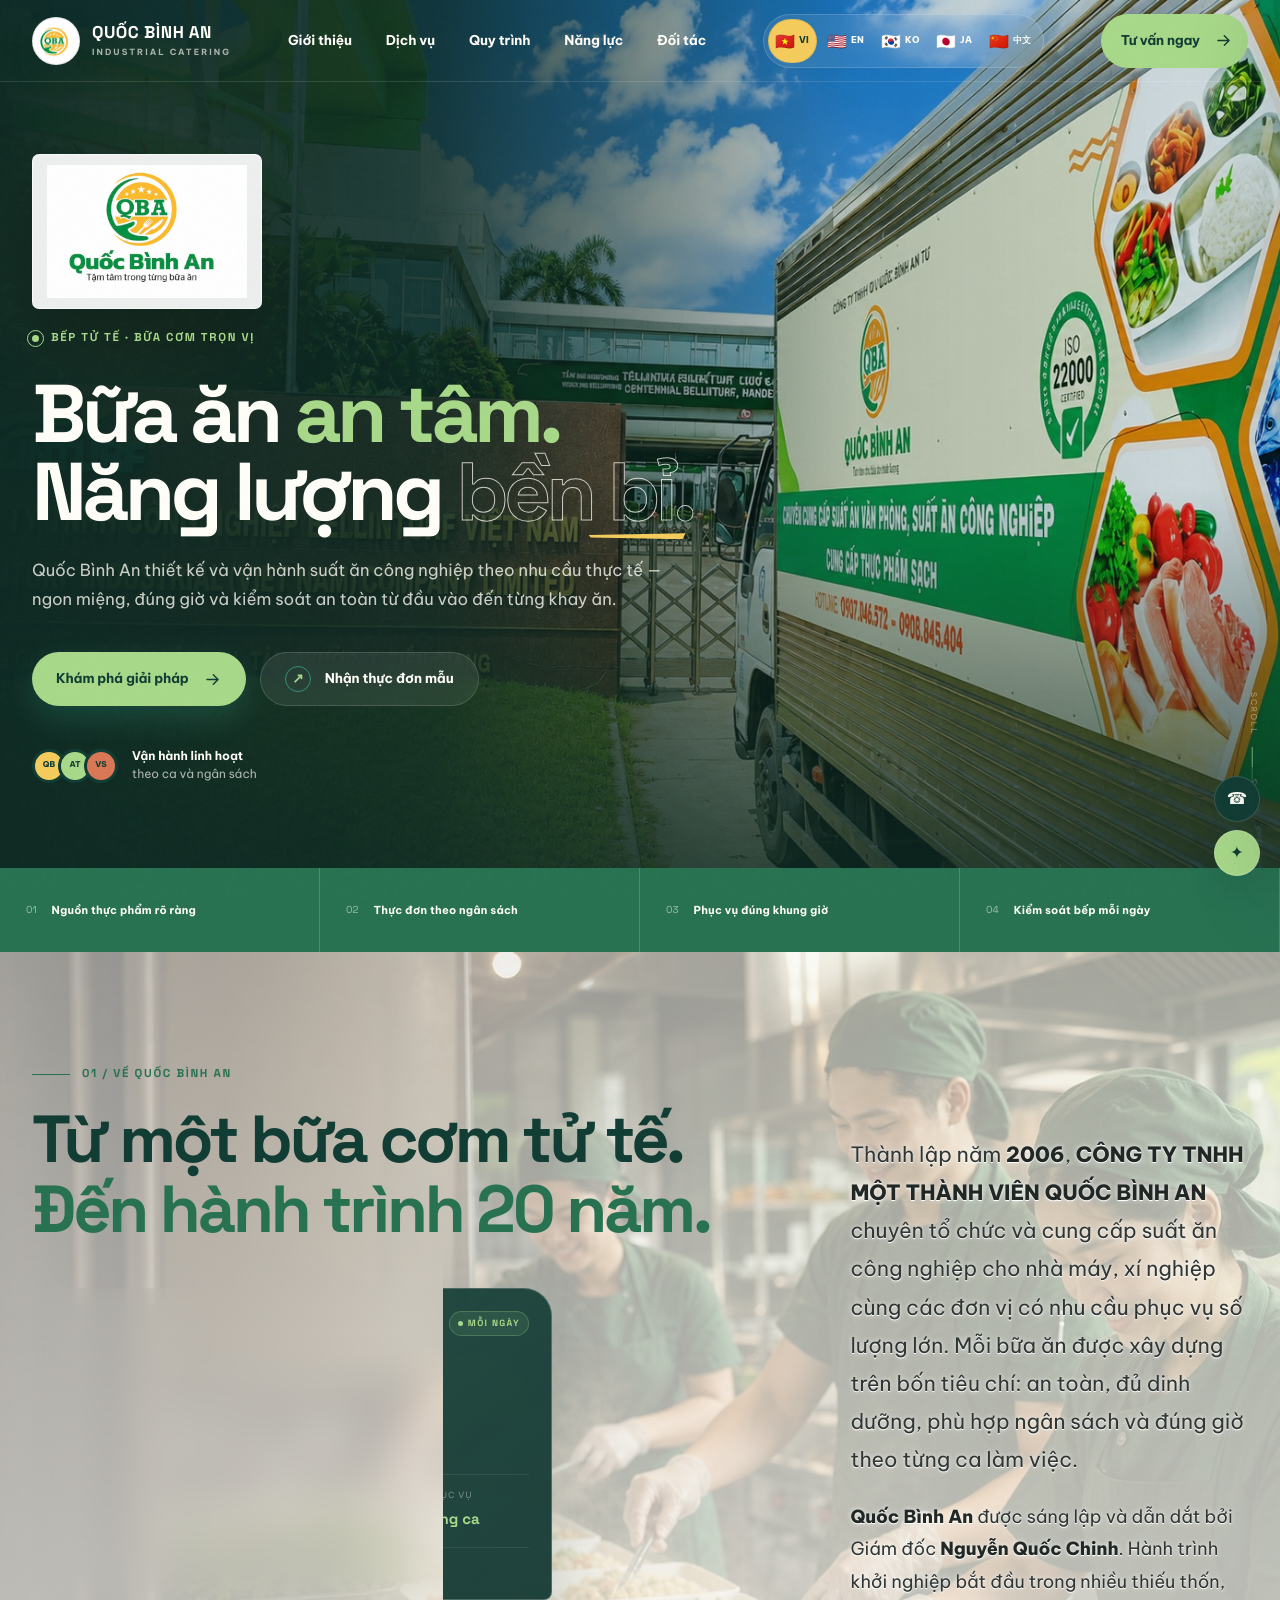
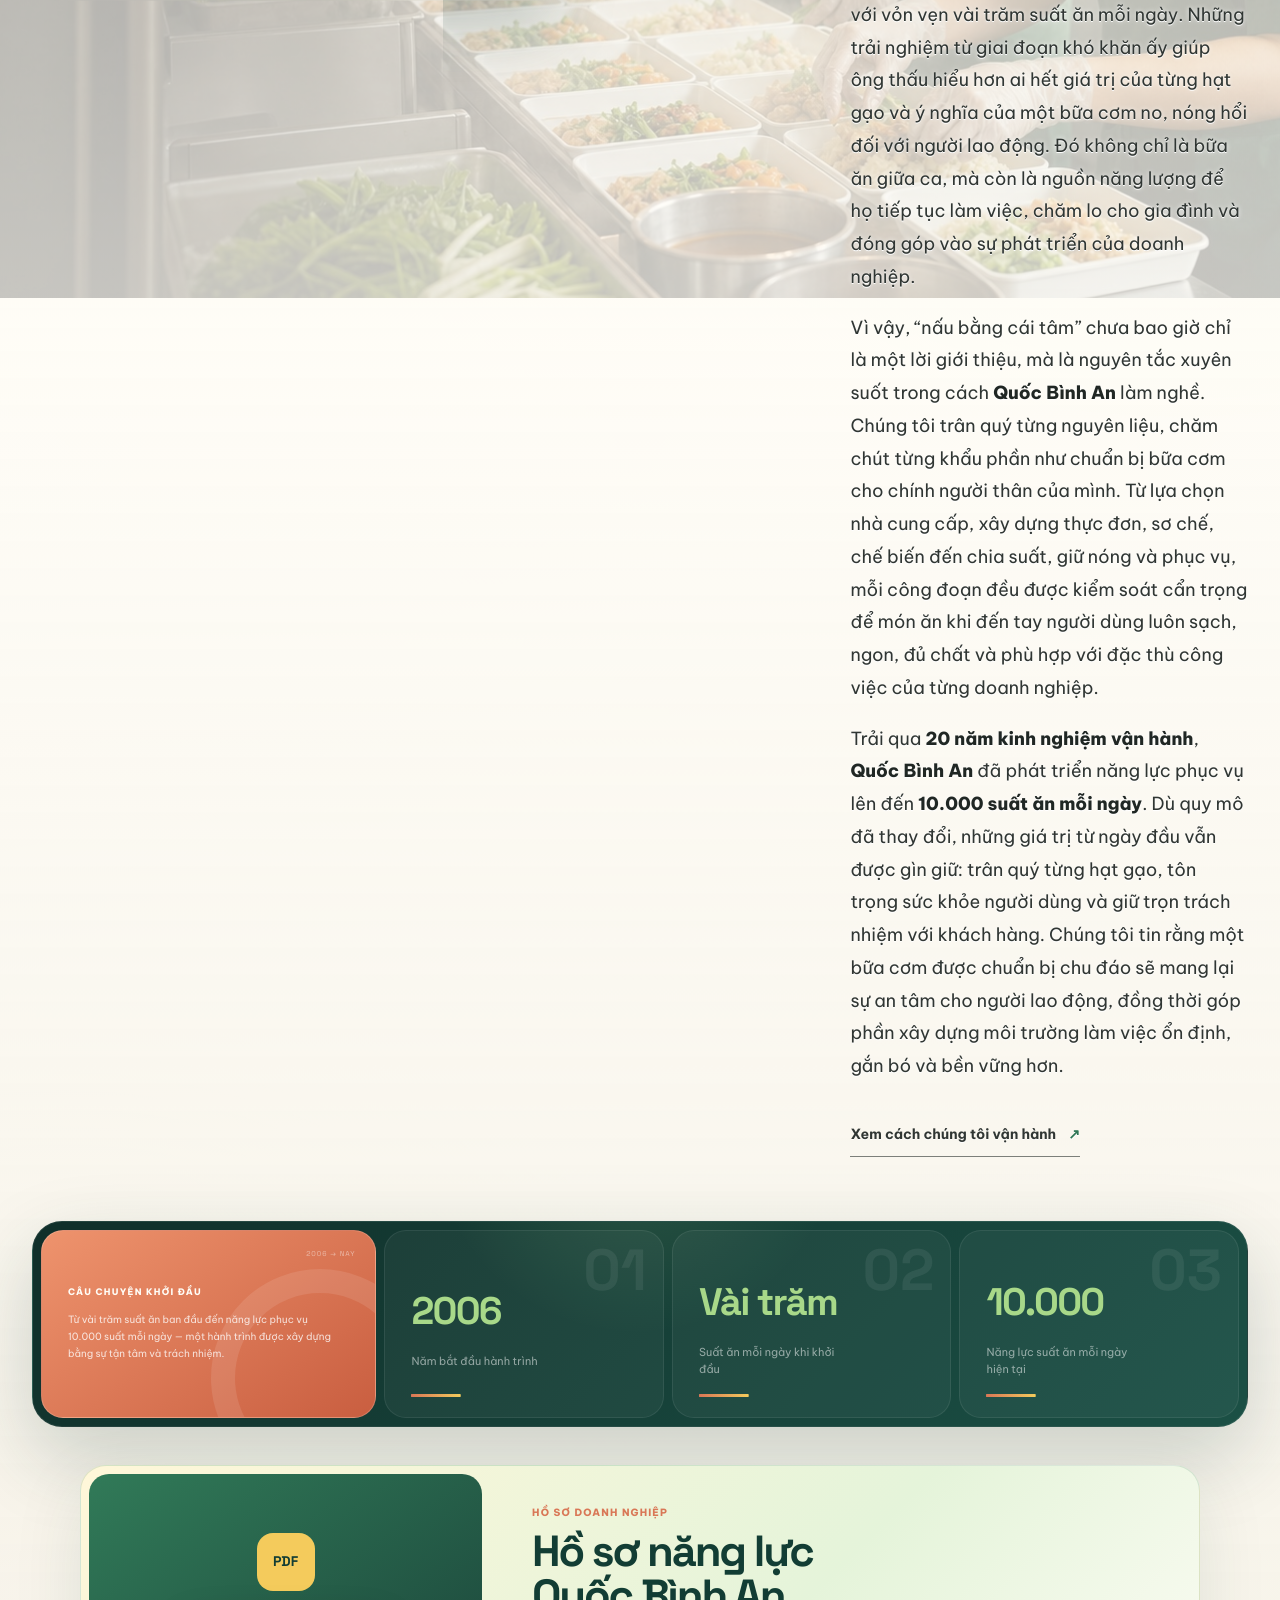
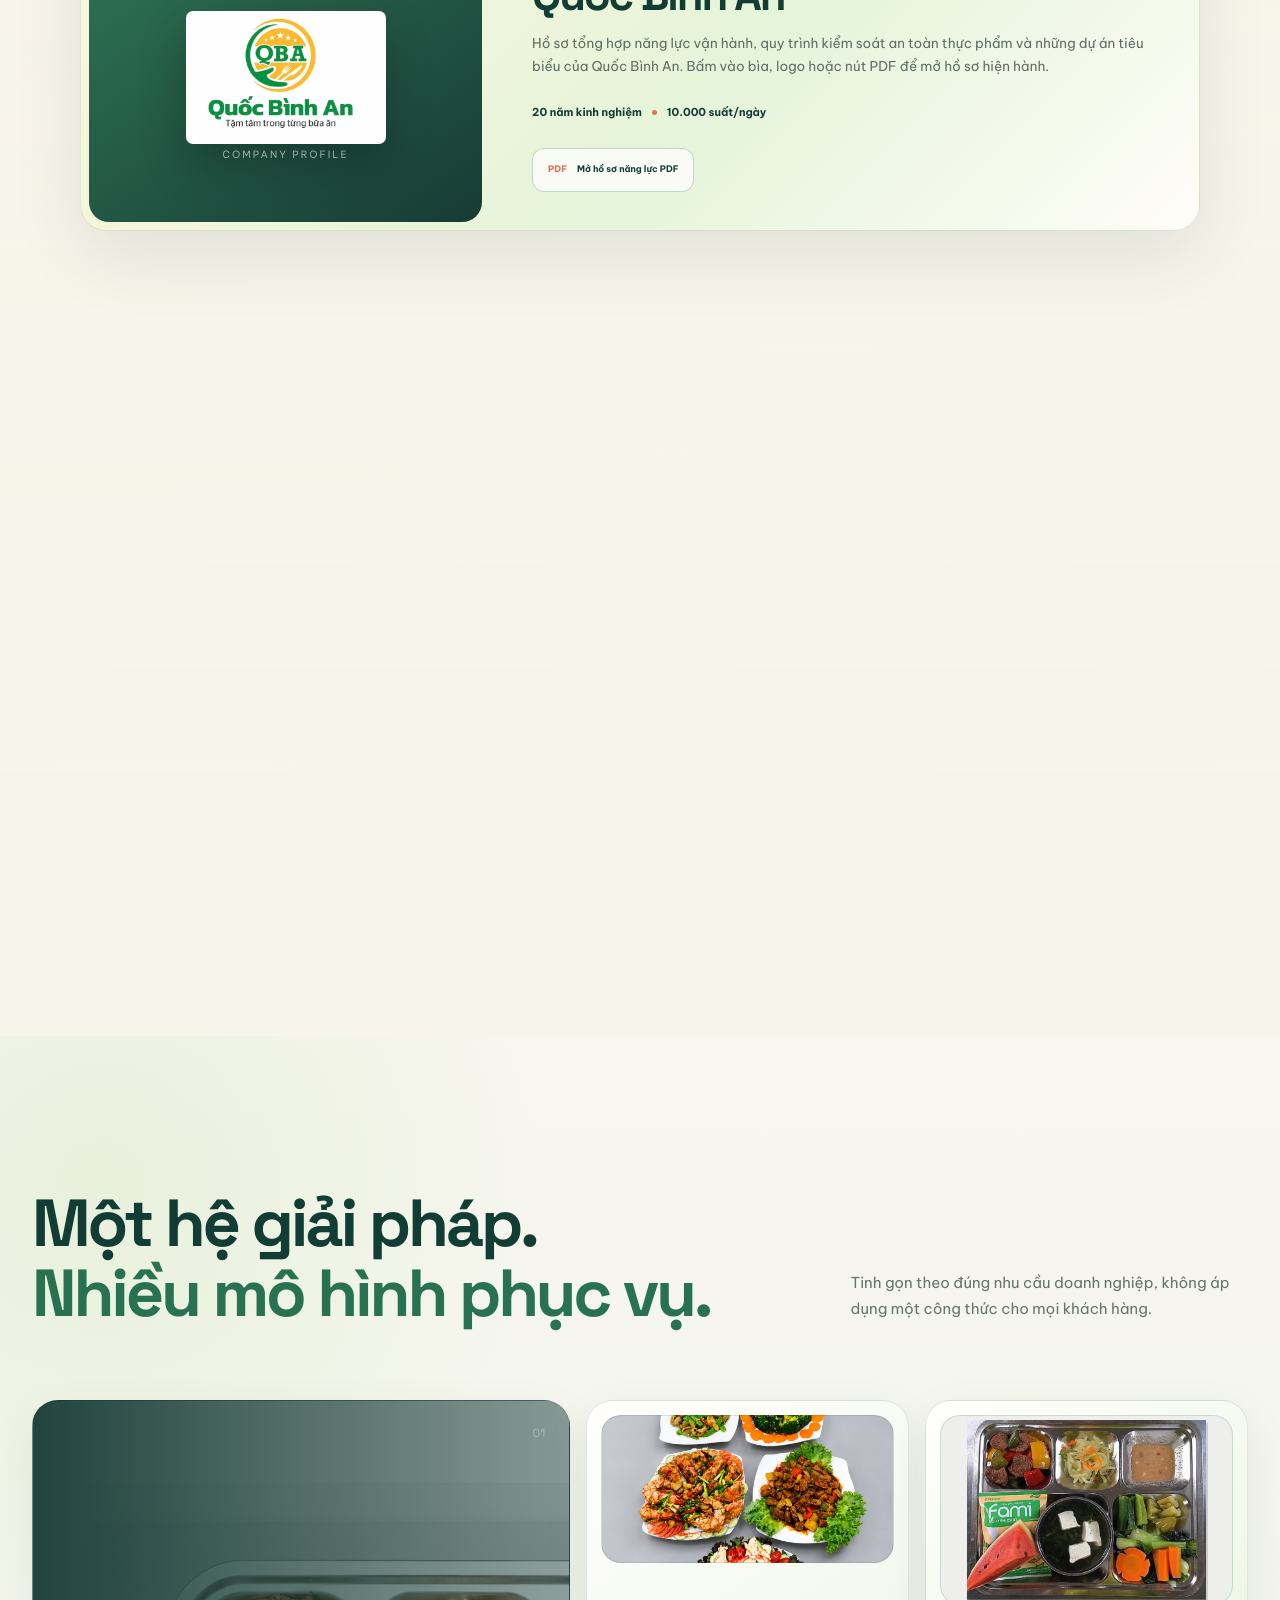
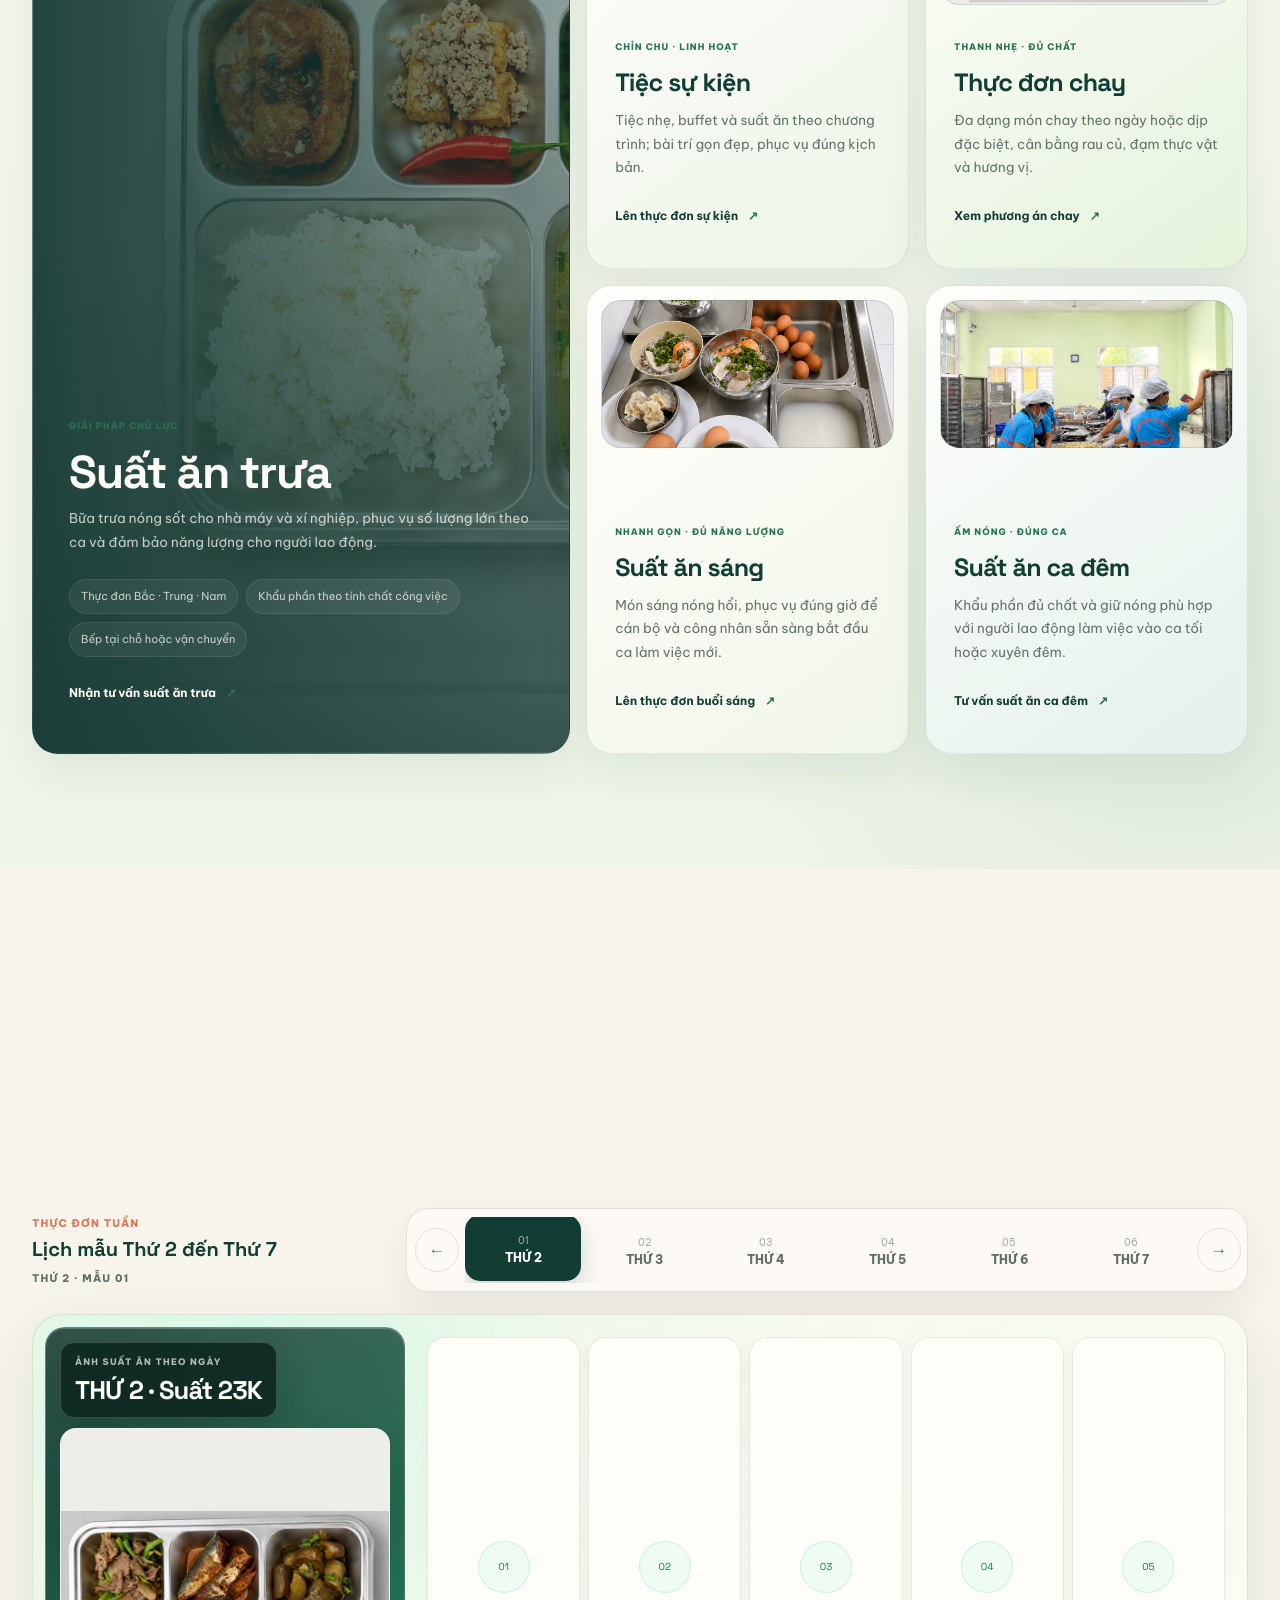
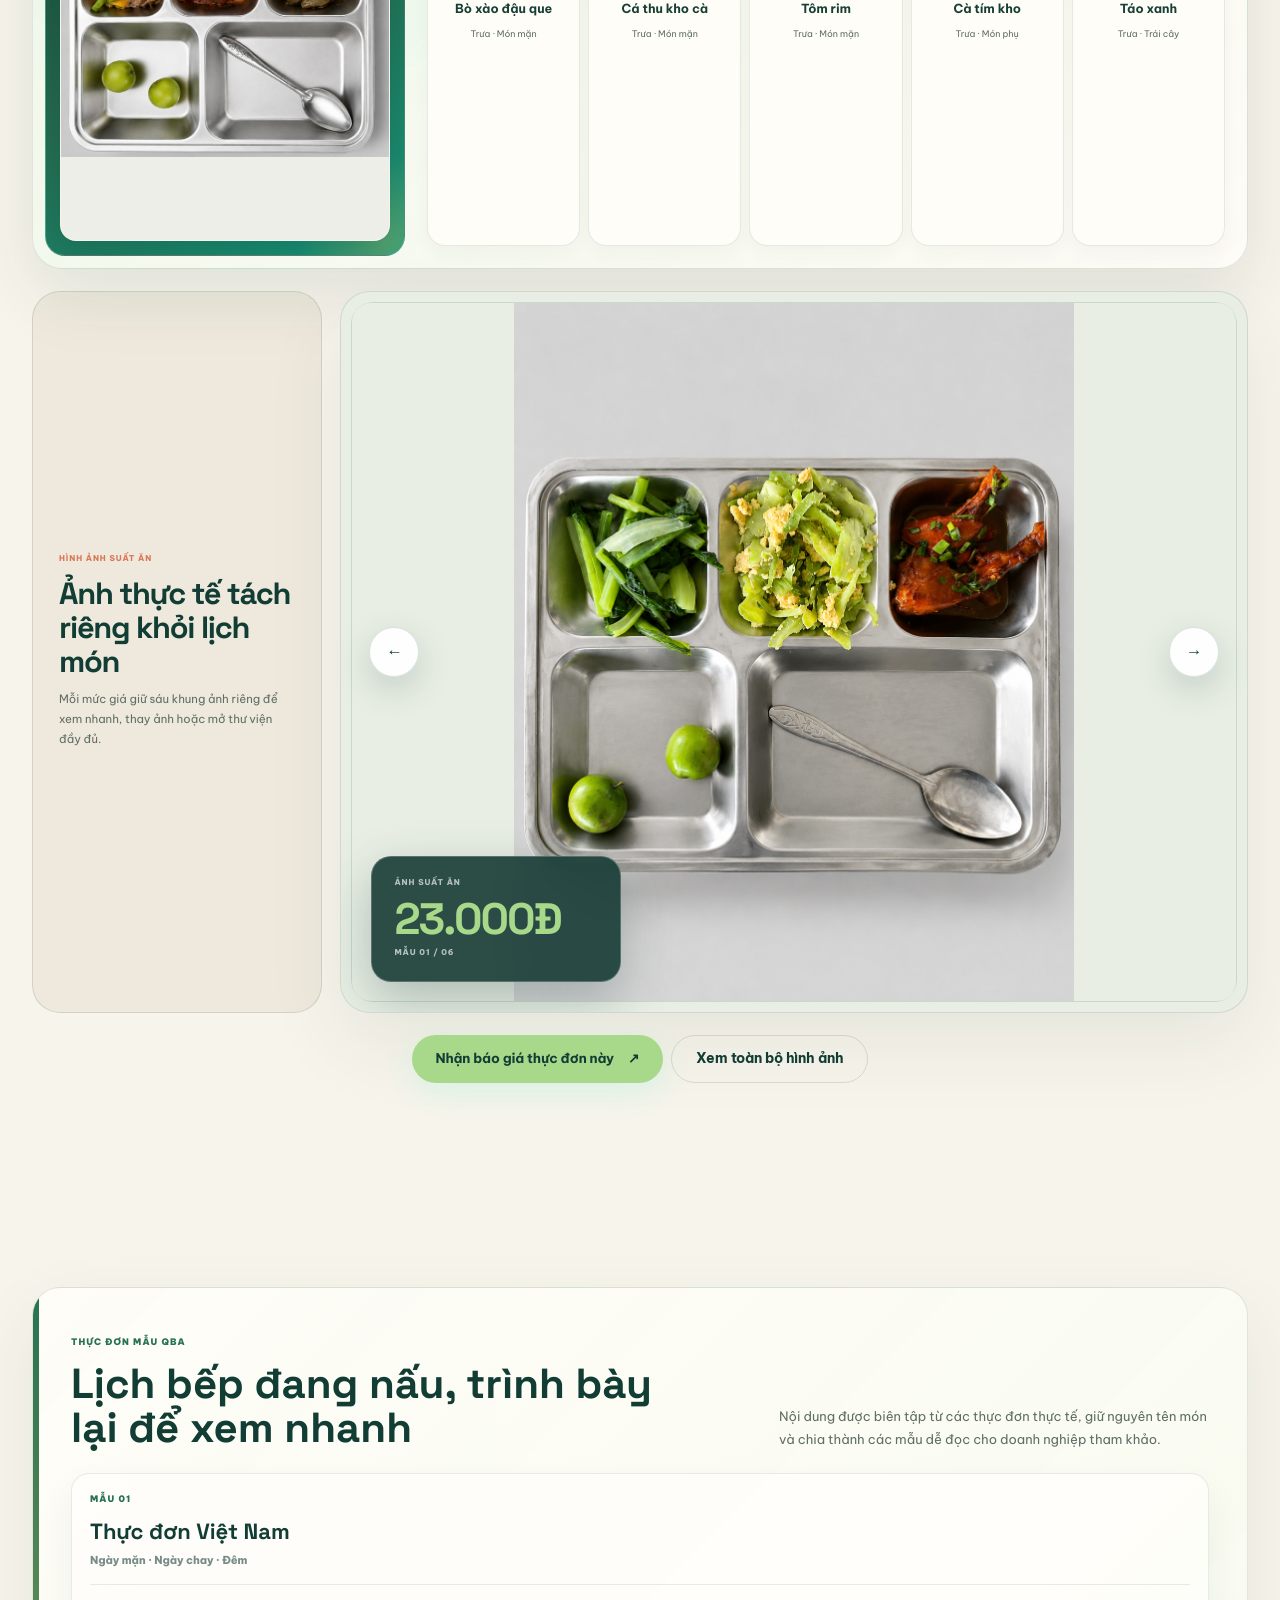
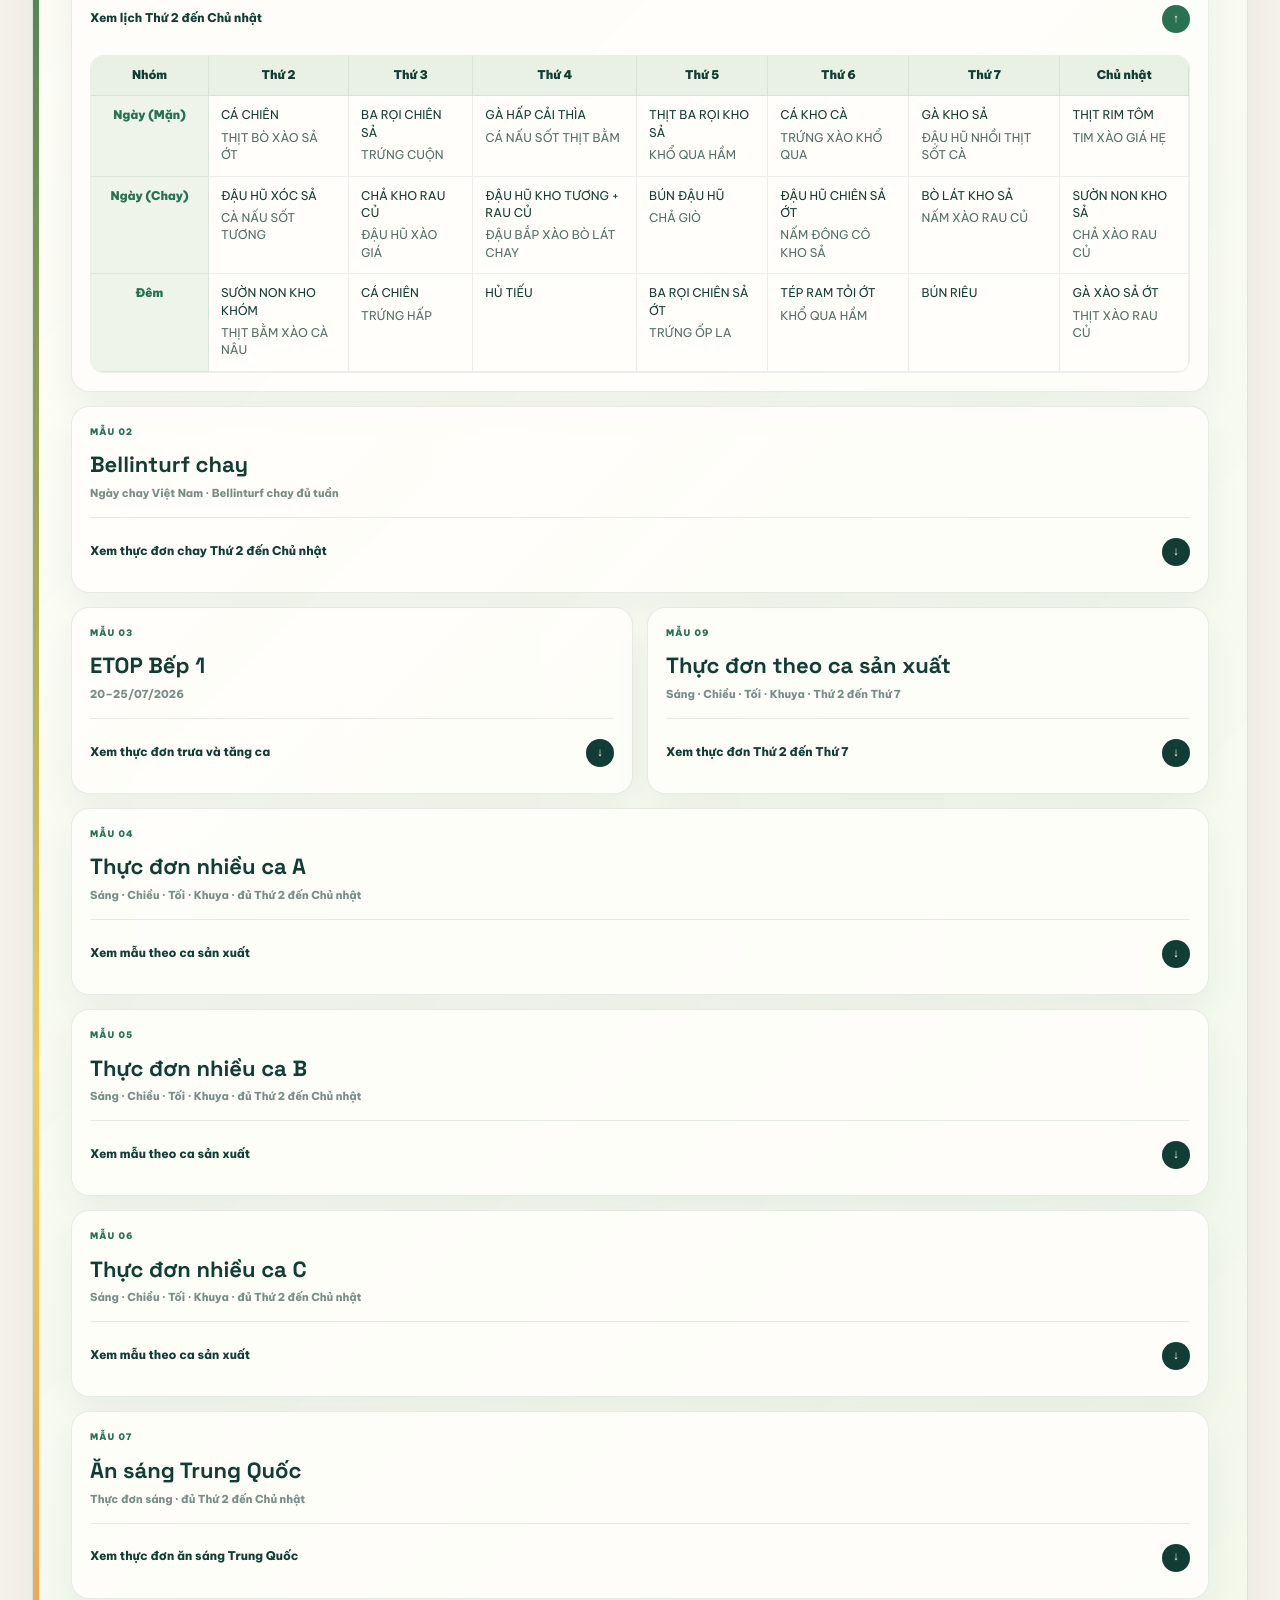
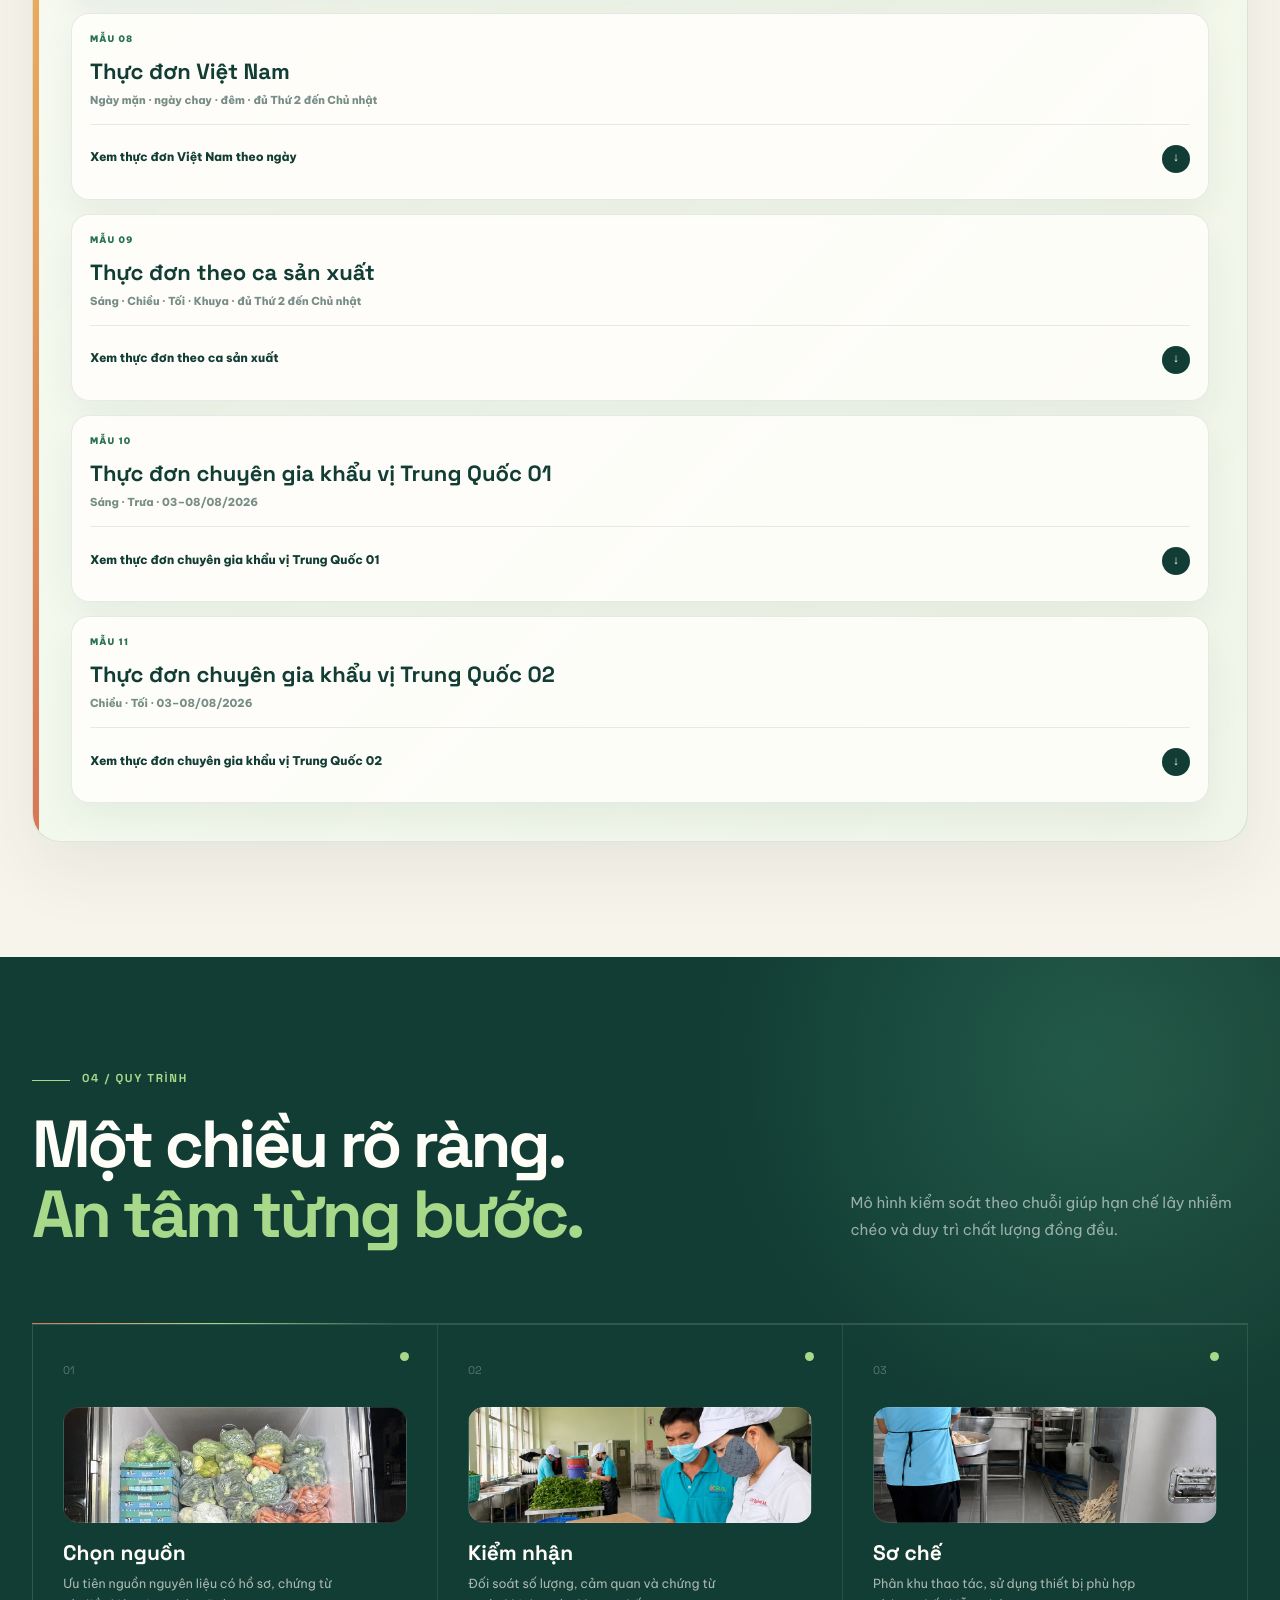
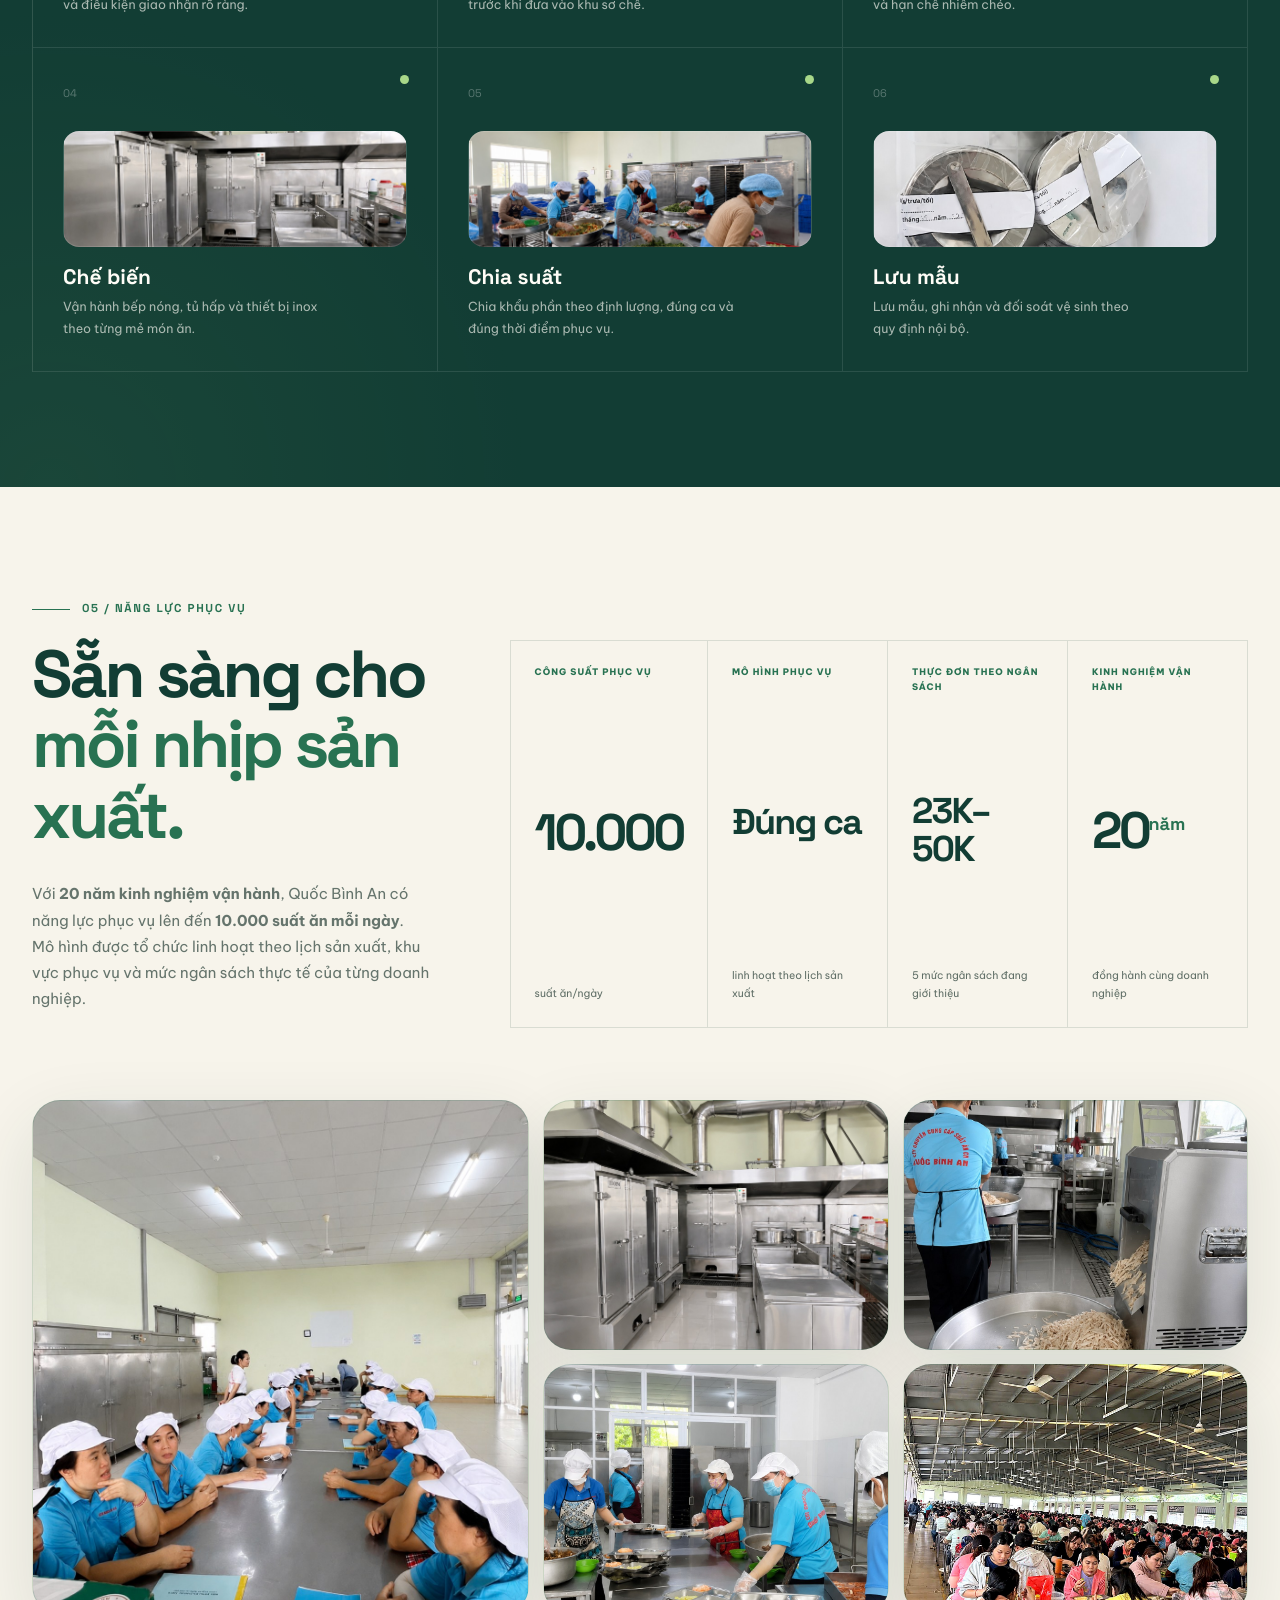
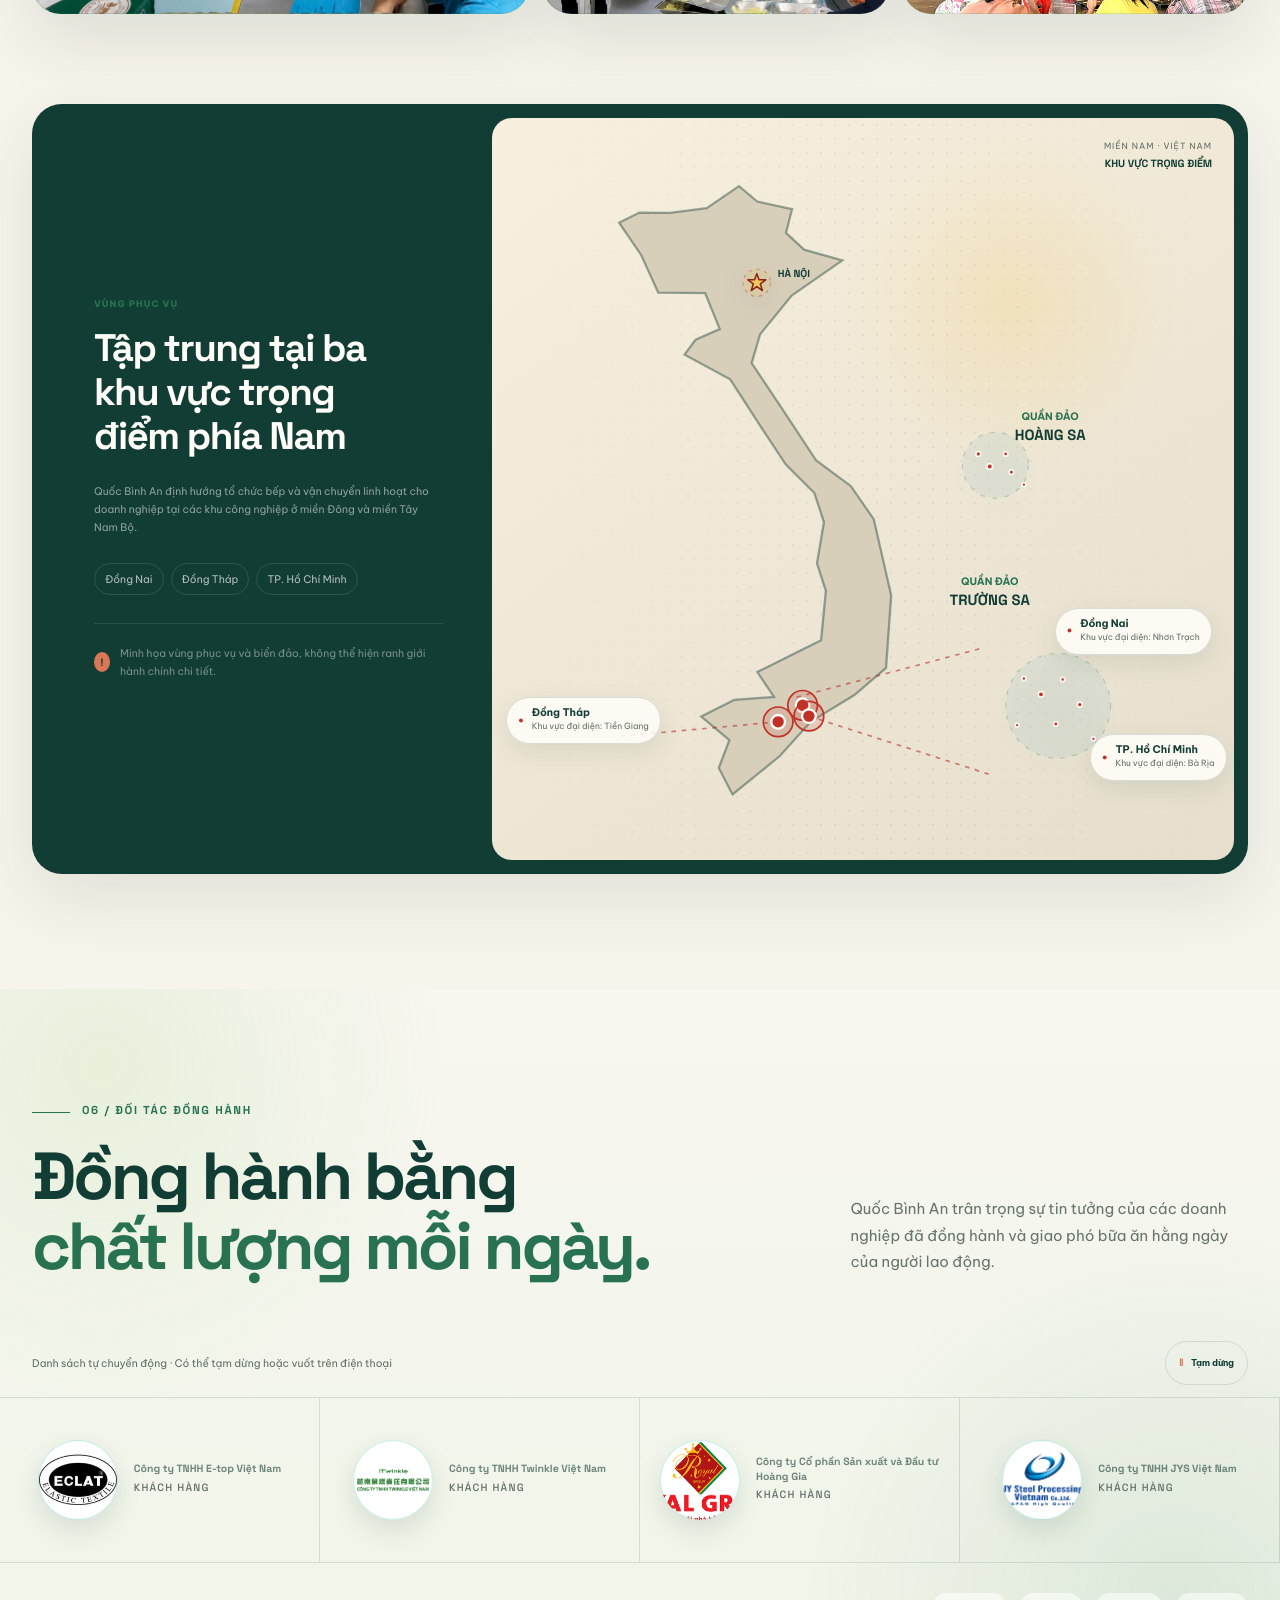
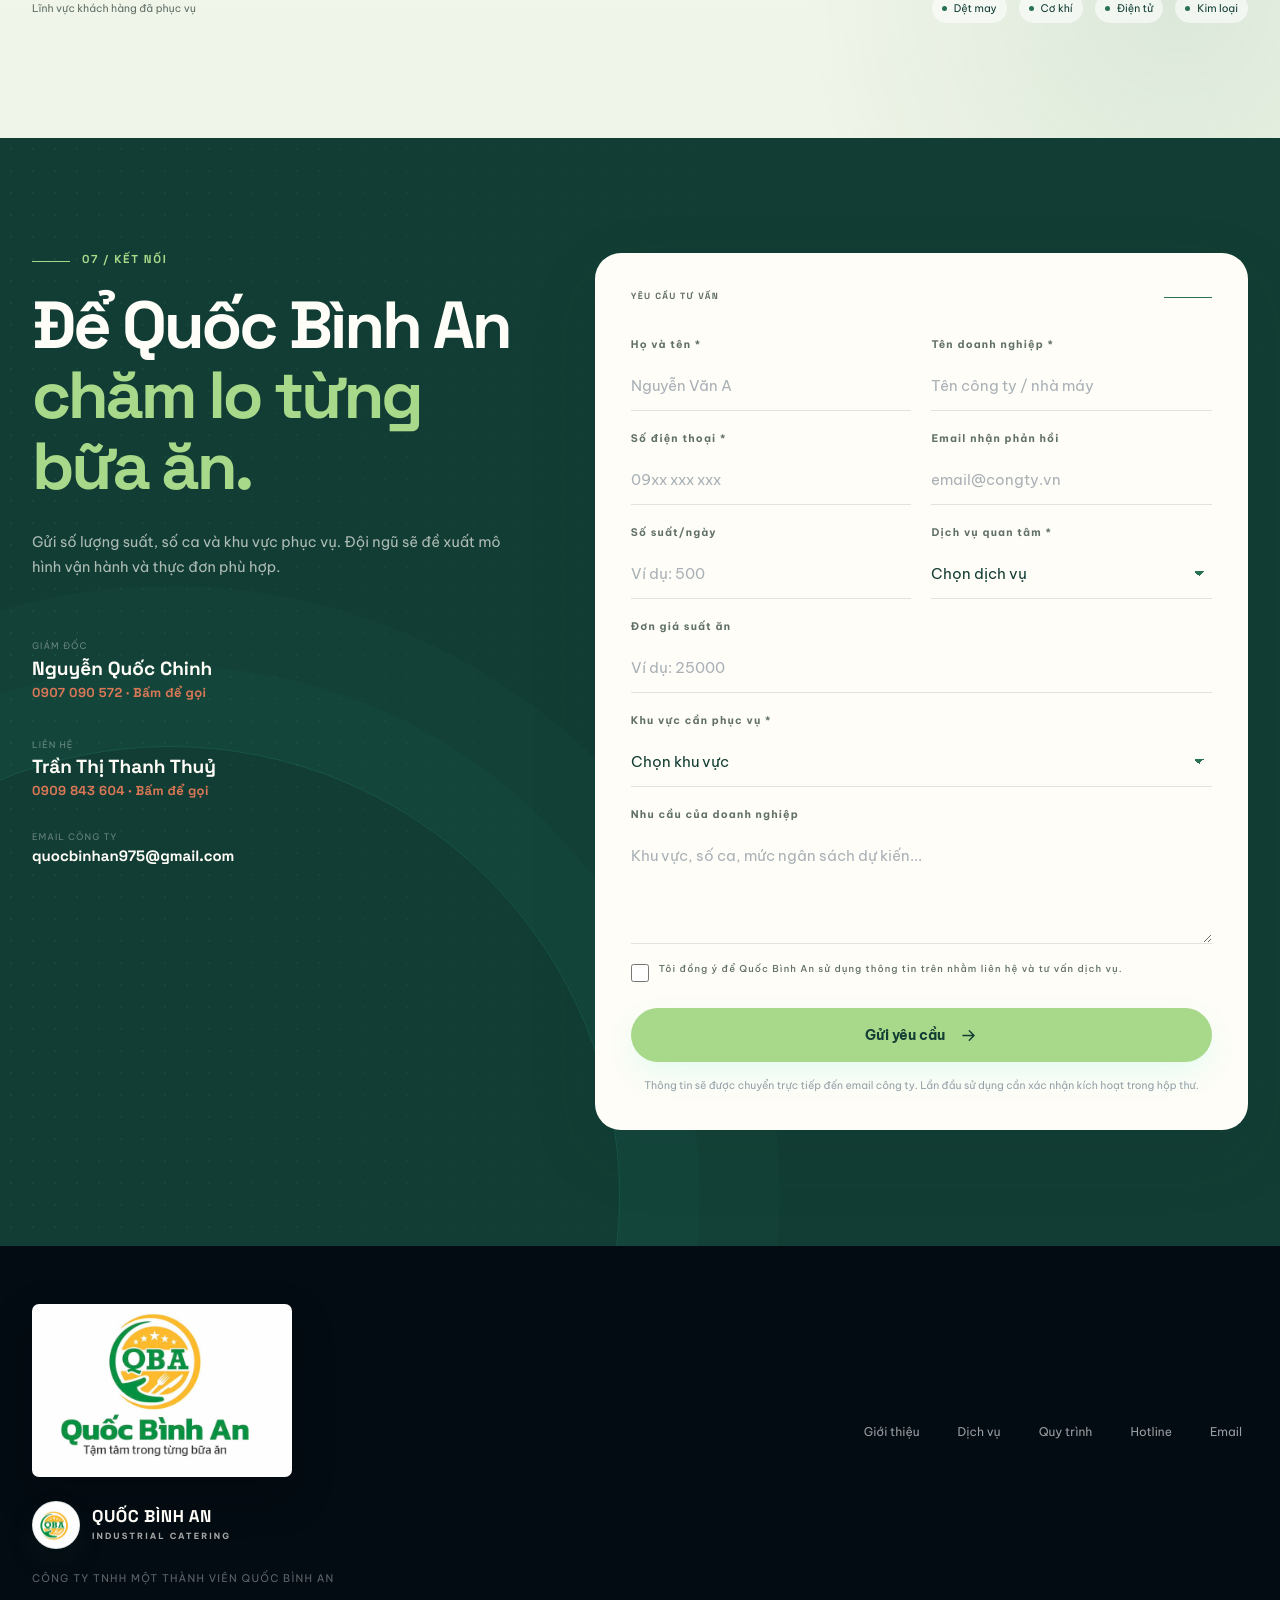
==== index.html @ 0b2d65a5 "fix: align production layout and restore About hero" ====
<!doctype html>
<html lang="vi">
  <head>
    <meta charset="UTF-8" />
    <meta name="viewport" content="width=device-width, initial-scale=1.0" />
    <meta
      name="description"
      content="Quốc Bình An cung cấp suất ăn công nghiệp, suất ăn theo ca, thực đơn chay và tiệc sự kiện với năng lực 10.000 suất mỗi ngày."
    />
    <meta name="robots" content="index, follow" />
    <meta name="author" content="CÔNG TY TNHH MỘT THÀNH VIÊN QUỐC BÌNH AN" />
    <meta name="format-detection" content="telephone=yes" />
    <meta name="theme-color" content="#173b35" />
    <meta name="color-scheme" content="light" />
    <meta property="og:locale" content="vi_VN" />
    <meta property="og:type" content="website" />
    <meta property="og:title" content="Quốc Bình An | Suất ăn công nghiệp" />
    <meta property="og:description" content="Bữa ăn an tâm, đúng giờ và đủ năng lượng cho nhà máy, xí nghiệp và doanh nghiệp." />
    <meta property="og:site_name" content="Quốc Bình An" />
    <meta property="og:image" content="assets/qba-logo-full.jpg" />
    <meta property="og:image:type" content="image/jpeg" />
    <meta property="og:image:width" content="1280" />
    <meta property="og:image:height" content="852" />
    <meta property="og:image:alt" content="Logo Quốc Bình An - Tận tâm trong từng bữa ăn" />
    <meta name="twitter:card" content="summary" />
    <meta name="twitter:title" content="Quốc Bình An | Suất ăn công nghiệp" />
    <meta name="twitter:description" content="Bữa ăn an tâm, đúng giờ và đủ năng lượng cho nhà máy, xí nghiệp và doanh nghiệp." />
    <meta name="twitter:image" content="assets/qba-logo-full.jpg" />
    <meta name="twitter:image:alt" content="Logo Quốc Bình An - Tận tâm trong từng bữa ăn" />
    <title>Suất ăn công nghiệp Quốc Bình An | 10.000 suất/ngày</title>
    <link rel="icon" href="assets/favicon.png" type="image/png" />
    <link rel="apple-touch-icon" href="assets/favicon.png" />
    <link rel="preload" href="assets/hero-kitchen-cooking-bright-7476.jpg" as="image" fetchpriority="high" />
    <link rel="preload" href="assets/hero-qba-truck-bellinturf-20260708.jpg" as="image" />
    <link rel="preconnect" href="https://fonts.googleapis.com" />
    <link rel="preconnect" href="https://fonts.gstatic.com" crossorigin />
    <link
      href="https://fonts.googleapis.com/css2?family=Be+Vietnam+Pro:wght@400;500;600;700;800&amp;family=Space+Grotesk:wght@500;600;700&amp;display=swap"
      rel="stylesheet"
    />
    <script>document.documentElement.classList.add("js");</script>
    <link rel="stylesheet" href="styles.css?v=20260812-production-parity-v3" />
    <script type="application/ld+json">
      {
        "@context": "https://schema.org",
        "@type": "Organization",
        "name": "CÔNG TY TNHH MỘT THÀNH VIÊN QUỐC BÌNH AN",
        "logo": "assets/qba-logo-full.jpg",
        "image": "assets/qba-truck-bellinturf-logo.jpg",
        "email": "mailto:quocbinhan975@gmail.com",
        "telephone": "+84907090572",
        "foundingDate": "2006",
        "description": "Đơn vị cung cấp suất ăn công nghiệp và giải pháp bếp ăn cho doanh nghiệp.",
        "areaServed": ["Đồng Nai", "Đồng Tháp", "TP. Hồ Chí Minh"],
        "contactPoint": [
          {
            "@type": "ContactPoint",
            "telephone": "+84907090572",
            "contactType": "sales",
            "availableLanguage": "Vietnamese"
          },
          {
            "@type": "ContactPoint",
            "telephone": "+84909843604",
            "contactType": "customer service",
            "availableLanguage": "Vietnamese"
          }
        ]
      }
    </script>
  </head>
  <body id="top">
    <a class="skip-link" href="#main-content">Đi thẳng đến nội dung chính</a>
    <div class="noise" aria-hidden="true"></div>
    <div class="cursor-glow" aria-hidden="true"></div>

    <header class="site-header">
      <a class="brand" href="#top" aria-label="Quốc Bình An - Trang chủ">
        <span class="brand-mark">
          <img src="assets/qba-logo-mark.png" alt="" width="640" height="640" decoding="async" aria-hidden="true" />
        </span>
        <span class="brand-copy">
          <strong>QUỐC BÌNH AN</strong>
          <small>INDUSTRIAL CATERING</small>
        </span>
      </a>

      <nav class="desktop-nav" aria-label="Điều hướng chính">
        <a href="#about">Giới thiệu</a>
        <a href="#services">Dịch vụ</a>
        <a href="#process">Quy trình</a>
        <a href="#capacity">Năng lực</a>
        <a href="#partners">Đối tác</a>
      </nav>

      <div class="language-switcher desktop-language-switcher" role="group" aria-label="Chọn ngôn ngữ">
        <button class="active" type="button" data-language="vi" aria-pressed="true" title="Tiếng Việt"><span aria-hidden="true">🇻🇳</span><small>VI</small></button>
        <button type="button" data-language="en" aria-pressed="false" title="English"><span aria-hidden="true">🇺🇸</span><small>EN</small></button>
        <button type="button" data-language="ko" aria-pressed="false" title="한국어"><span aria-hidden="true">🇰🇷</span><small>KO</small></button>
        <button type="button" data-language="ja" aria-pressed="false" title="日本語"><span aria-hidden="true">🇯🇵</span><small>JA</small></button>
        <button type="button" data-language="zh" aria-pressed="false" title="中文"><span aria-hidden="true">🇨🇳</span><small>中文</small></button>
      </div>

      <a class="header-cta" href="#contact">
        <span>Tư vấn ngay</span>
        <svg viewBox="0 0 24 24" aria-hidden="true">
          <path d="M5 12h14M13 6l6 6-6 6" />
        </svg>
      </a>

      <button class="menu-toggle" type="button" aria-label="Mở menu" aria-expanded="false" aria-controls="mobile-menu">
        <span></span><span></span>
      </button>
    </header>

    <nav class="mobile-menu" id="mobile-menu" aria-label="Điều hướng trên điện thoại" aria-hidden="true">
      <a href="#about">Giới thiệu</a>
      <a href="#services">Dịch vụ</a>
      <a href="#process">Quy trình</a>
      <a href="#capacity">Năng lực</a>
      <a href="#partners">Đối tác</a>
      <a href="#contact">Liên hệ</a>
      <div class="language-switcher mobile-language-switcher" role="group" aria-label="Chọn ngôn ngữ">
        <button class="active" type="button" data-language="vi" aria-pressed="true" title="Tiếng Việt"><span aria-hidden="true">🇻🇳</span><small>VI</small></button>
        <button type="button" data-language="en" aria-pressed="false" title="English"><span aria-hidden="true">🇺🇸</span><small>EN</small></button>
        <button type="button" data-language="ko" aria-pressed="false" title="한국어"><span aria-hidden="true">🇰🇷</span><small>KO</small></button>
        <button type="button" data-language="ja" aria-pressed="false" title="日本語"><span aria-hidden="true">🇯🇵</span><small>JA</small></button>
        <button type="button" data-language="zh" aria-pressed="false" title="中文"><span aria-hidden="true">🇨🇳</span><small>中文</small></button>
      </div>
    </nav>

    <main id="main-content">
      <section class="hero section-dark" aria-labelledby="hero-title" data-image-slot="hero-bg" data-image-label="Ảnh nền Hero" data-image-mode="background">
        <div class="hero-backdrop" aria-hidden="true">
          <div class="hero-sequence">
            <div class="hero-frame hero-frame-kitchen">
              <div class="hero-kitchen-fill"></div>
              <img
                class="hero-scene-img hero-kitchen-img"
                src="assets/hero-kitchen-cooking-bright-7476.jpg"
                alt=""
                width="960"
                height="1280"
                decoding="async"
                fetchpriority="high"
              />
              <span class="hero-smoke hero-smoke-1"></span>
              <span class="hero-smoke hero-smoke-2"></span>
              <span class="hero-smoke hero-smoke-3"></span>
            </div>
            <div class="hero-frame hero-frame-truck">
              <img
                class="hero-scene-img hero-truck-img"
                src="assets/hero-qba-truck-bellinturf-20260708.jpg"
                alt=""
                width="1672"
                height="941"
                decoding="async"
              />
            </div>
          </div>
        </div>
        <div class="hero-grid" aria-hidden="true"></div>

        <div class="hero-content">
          <div class="hero-brand-card reveal">
            <img src="assets/qba-logo-full.jpg" alt="Logo Quốc Bình An - Tận tâm trong từng bữa ăn" width="1280" height="852" decoding="async" />
          </div>
          <div class="eyebrow reveal">
            <span class="pulse-dot"></span>
            Bếp tử tế · Bữa cơm trọn vị
          </div>
          <h1 id="hero-title" class="reveal reveal-delay-1">
            Bữa ăn <span>an tâm.</span><br />
            Năng lượng <em>bền bỉ.</em>
          </h1>
          <p class="hero-lead reveal reveal-delay-2">
            Quốc Bình An thiết kế và vận hành suất ăn công nghiệp theo nhu cầu
            thực tế — ngon miệng, đúng giờ và kiểm soát an toàn từ đầu vào đến
            từng khay ăn.
          </p>
          <div class="hero-actions reveal reveal-delay-3">
            <a class="button button-primary" href="#services">
              Khám phá giải pháp
              <svg viewBox="0 0 24 24" aria-hidden="true">
                <path d="M5 12h14M13 6l6 6-6 6" />
              </svg>
            </a>
            <a class="button button-ghost" href="#contact">
              <span class="play-icon">↗</span>
              Nhận thực đơn mẫu
            </a>
          </div>

          <div class="hero-proof reveal reveal-delay-3">
            <div class="avatar-stack" aria-hidden="true">
              <span>QB</span><span>AT</span><span>VS</span>
            </div>
            <p><strong>Vận hành linh hoạt</strong><br />theo ca và ngân sách</p>
          </div>
        </div>

        <a class="scroll-cue" href="#about" aria-label="Cuộn xuống phần giới thiệu">
          <span>SCROLL</span><i></i>
        </a>
      </section>

      <section class="intro-strip" aria-label="Cam kết nổi bật">
        <div><span>01</span><strong>Nguồn thực phẩm rõ ràng</strong></div>
        <div><span>02</span><strong>Thực đơn theo ngân sách</strong></div>
        <div><span>03</span><strong>Phục vụ đúng khung giờ</strong></div>
        <div><span>04</span><strong>Kiểm soát bếp mỗi ngày</strong></div>
      </section>

      <section class="section about" id="about" data-image-slot="about-bg" data-image-label="Ảnh nền phần Giới thiệu" data-image-mode="background">
        <div class="section-kicker reveal">01 / VỀ QUỐC BÌNH AN</div>
        <div class="about-layout">
          <div>
            <h2 class="section-title reveal">
              Từ một bữa cơm tử tế.<br />
              <span>Đến hành trình 20 năm.</span>
            </h2>
            <aside class="hero-panel about-commitment-panel reveal reveal-delay-1" aria-label="Cam kết bữa cơm Quốc Bình An">
              <div class="panel-topline">
                <span>BỮA CƠM QUỐC BÌNH AN</span>
                <span class="live-pill"><i></i> MỖI NGÀY</span>
              </div>
              <div class="meal-preview">
                <div class="meal-ring">
                  <span class="meal-core">3<small>T</small></span>
                </div>
                <div>
                  <small>CAM KẾT TRONG TỪNG BỮA ĂN</small>
                  <strong>Tươi · Tận tâm · Tử tế</strong>
                  <span>Gửi trọn vị cơm nhà</span>
                </div>
              </div>
              <div class="panel-metrics">
                <div><span>NGUYÊN LIỆU</span><strong>Tươi</strong></div>
                <div><span>THỰC ĐƠN</span><strong>Mỗi ngày</strong></div>
                <div><span>PHỤC VỤ</span><strong>Đúng ca</strong></div>
              </div>
              <div class="kitchen-promise">
                <span>Bếp sạch</span><i></i><span>Món ngon</span><i></i><span>Đủ chất</span>
              </div>
            </aside>
          </div>
          <div class="about-copy reveal reveal-delay-1">
            <p class="lead-copy">
              Thành lập năm <strong>2006</strong>,
              <strong>CÔNG TY TNHH MỘT THÀNH VIÊN QUỐC BÌNH AN</strong> chuyên
              tổ chức và cung cấp suất ăn công nghiệp cho nhà máy, xí nghiệp
              cùng các đơn vị có nhu cầu phục vụ số lượng lớn. Mỗi bữa ăn được
              xây dựng trên bốn tiêu chí: an toàn, đủ dinh dưỡng, phù hợp ngân
              sách và đúng giờ theo từng ca làm việc.
            </p>
            <p>
              <strong>Quốc Bình An</strong> được sáng lập và dẫn dắt bởi Giám đốc
              <strong>Nguyễn Quốc Chinh</strong>. Hành trình khởi nghiệp bắt đầu
              trong nhiều thiếu thốn, với vỏn vẹn vài trăm suất ăn mỗi ngày.
              Những trải nghiệm từ giai đoạn khó khăn ấy giúp ông thấu hiểu hơn
              ai hết giá trị của từng hạt gạo và ý nghĩa của một bữa cơm no,
              nóng hổi đối với người lao động. Đó không chỉ là bữa ăn giữa ca,
              mà còn là nguồn năng lượng để họ tiếp tục làm việc, chăm lo cho
              gia đình và đóng góp vào sự phát triển của doanh nghiệp.
            </p>
            <p>
              Vì vậy, “nấu bằng cái tâm” chưa bao giờ chỉ là một lời giới thiệu,
              mà là nguyên tắc xuyên suốt trong cách <strong>Quốc Bình An</strong> làm nghề.
              Chúng tôi trân quý từng nguyên liệu, chăm chút từng khẩu phần như
              chuẩn bị bữa cơm cho chính người thân của mình. Từ lựa chọn nhà
              cung cấp, xây dựng thực đơn, sơ chế, chế biến đến chia suất, giữ
              nóng và phục vụ, mỗi công đoạn đều được kiểm soát cẩn trọng để
              món ăn khi đến tay người dùng luôn sạch, ngon, đủ chất và phù hợp
              với đặc thù công việc của từng doanh nghiệp.
            </p>
            <p>
              Trải qua <strong>20 năm kinh nghiệm vận hành</strong>, <strong>Quốc Bình An</strong>
              đã phát triển năng lực phục vụ lên đến
              <strong>10.000 suất ăn mỗi ngày</strong>. Dù quy mô đã thay đổi,
              những giá trị từ ngày đầu vẫn được gìn giữ: trân quý từng hạt
              gạo, tôn trọng sức khỏe người dùng và giữ trọn trách nhiệm với
              khách hàng. Chúng tôi tin rằng một bữa cơm được chuẩn bị chu đáo
              sẽ mang lại sự an tâm cho người lao động, đồng thời góp phần xây
              dựng môi trường làm việc ổn định, gắn bó và bền vững hơn.
            </p>
            <a class="text-link" href="#process">Xem cách chúng tôi vận hành <span>↗</span></a>
          </div>
        </div>

        <div class="origin-story reveal">
          <div class="origin-note">
            <span>CÂU CHUYỆN KHỞI ĐẦU</span>
            <p>Từ vài trăm suất ăn ban đầu đến năng lực phục vụ 10.000 suất mỗi ngày — một hành trình được xây dựng bằng sự tận tâm và trách nhiệm.</p>
          </div>
          <article><strong>2006</strong><span>Năm bắt đầu hành trình</span></article>
          <article><strong>Vài trăm</strong><span>Suất ăn mỗi ngày khi khởi đầu</span></article>
          <article><strong>10.000</strong><span>Năng lực suất ăn mỗi ngày hiện tại</span></article>
        </div>

        <aside class="company-profile-card reveal" aria-labelledby="company-profile-title" data-profile-pdf-dropzone>
          <div class="editable-frame profile-cover-frame has-default-image" data-image-slot="company-profile-cover" data-image-label="Ảnh bìa Hồ sơ năng lực" data-image-mode="frame" data-image-fit="cover">
            <div class="profile-cover-placeholder">
              <a class="profile-pdf-mark" href="output/pdf/HSNL-Quoc-Binh-An-Catering-WEBSITE.pdf" target="_blank" rel="noopener" data-profile-pdf-link aria-label="Mở hồ sơ năng lực PDF">
                <span>PDF</span>
                <img src="assets/qba-logo-full.jpg" alt="Logo Quốc Bình An" width="1280" height="852" loading="lazy" decoding="async" />
                <small>COMPANY PROFILE</small>
              </a>
            </div>
          </div>
          <div class="company-profile-copy">
            <span>HỒ SƠ DOANH NGHIỆP</span>
            <h3 id="company-profile-title">Hồ sơ năng lực<br />Quốc Bình An</h3>
            <p>Hồ sơ tổng hợp năng lực vận hành, quy trình kiểm soát an toàn thực phẩm và những dự án tiêu biểu của Quốc Bình An. Bấm vào bìa, logo hoặc nút PDF để mở hồ sơ hiện hành.</p>
            <div class="company-profile-meta"><b>20 năm kinh nghiệm</b><i></i><b>10.000 suất/ngày</b></div>
            <div class="profile-pdf-actions">
              <a class="profile-pdf-button" href="output/pdf/HSNL-Quoc-Binh-An-Catering-WEBSITE.pdf" target="_blank" rel="noopener" data-profile-pdf-link aria-label="Mở hồ sơ năng lực PDF"><span>PDF</span> Mở hồ sơ năng lực PDF</a>
            </div>
          </div>
        </aside>

        <div class="value-grid">
          <article class="value-card reveal">
            <div class="card-icon">
              <svg viewBox="0 0 24 24" aria-hidden="true"><path d="M12 3l8 4v5c0 5-3.4 8.3-8 9-4.6-.7-8-4-8-9V7l8-4Z"/><path d="m8.5 12 2.2 2.2 4.8-5"/></svg>
            </div>
            <div class="editable-frame value-photo-frame has-default-image" data-image-slot="value-safety" data-image-label="Chứng nhận ISO 22000:2018" data-image-mode="frame" data-image-fit="contain"></div>
            <span>ISO 22000:2018 · ATTP</span>
            <h3>An toàn từ nguồn</h3>
            <p>Định hướng kiểm soát an toàn thực phẩm theo ISO 22000:2018, hồ sơ ATTP, kiểm nghiệm nước RO và tập huấn nhân sự.</p>
          </article>
          <article class="value-card reveal reveal-delay-1">
            <div class="card-icon">
              <svg viewBox="0 0 24 24" aria-hidden="true"><path d="M5 3v18M5 7h10a4 4 0 0 1 0 8H5"/><path d="M15 7v8M19 9v4"/></svg>
            </div>
            <div class="editable-frame value-photo-frame has-default-image" data-image-slot="value-flexible" data-image-label="Chứng nhận ISO 22000:2018 - Trần Thị Thanh Thuỷ" data-image-mode="frame" data-image-fit="contain"></div>
            <span>ĐÀO TẠO ISO 22000:2018</span>
            <h3>Trần Thị Thanh Thuỷ</h3>
            <p>Chứng nhận hoàn thành khóa đào tạo nhận thức chung hệ thống quản lý an toàn thực phẩm theo tiêu chuẩn ISO 22000:2018.</p>
          </article>
          <article class="value-card reveal reveal-delay-2">
            <div class="card-icon">
              <svg viewBox="0 0 24 24" aria-hidden="true"><circle cx="12" cy="12" r="8"/><path d="M12 7v5l3 2"/><path d="M5 4 3 6M19 4l2 2"/></svg>
            </div>
            <div class="editable-frame value-photo-frame has-default-image" data-image-slot="value-ontime" data-image-label="Chứng nhận ISO 22000:2018 - Nguyễn Quốc Chinh" data-image-mode="frame" data-image-fit="contain"></div>
            <span>ĐÀO TẠO ISO 22000:2018</span>
            <h3>Nguyễn Quốc Chinh</h3>
            <p>Chứng nhận hoàn thành khóa đào tạo nhận thức chung hệ thống quản lý an toàn thực phẩm theo tiêu chuẩn ISO 22000:2018.</p>
          </article>
        </div>
      </section>

      <section class="section services section-tinted" id="services">
        <div class="section-heading-row">
          <div>
            <div class="section-kicker reveal">02 / DỊCH VỤ</div>
            <h2 class="section-title reveal">Một hệ giải pháp.<br /><span>Nhiều mô hình phục vụ.</span></h2>
          </div>
          <p class="section-summary reveal">
            Tinh gọn theo đúng nhu cầu doanh nghiệp, không áp dụng một công thức
            cho mọi khách hàng.
          </p>
        </div>

        <div class="service-showcase">
          <article class="service-card service-card-featured reveal has-default-image" data-image-slot="service-lunch" data-image-label="Ảnh nền Suất ăn trưa" data-image-mode="background">
            <div class="service-card-no">01</div>
            <div class="service-content">
              <span class="service-tag">GIẢI PHÁP CHỦ LỰC</span>
              <h3>Suất ăn trưa</h3>
              <p>Bữa trưa nóng sốt cho nhà máy và xí nghiệp, phục vụ số lượng lớn theo ca và đảm bảo năng lượng cho người lao động.</p>
              <ul>
                <li>Thực đơn Bắc · Trung · Nam</li>
                <li>Khẩu phần theo tính chất công việc</li>
                <li>Bếp tại chỗ hoặc vận chuyển</li>
              </ul>
              <a href="#contact" data-service-interest="Suất ăn trưa">Nhận tư vấn suất ăn trưa <span>↗</span></a>
            </div>
          </article>

          <article class="service-card reveal reveal-delay-1">
            <div class="service-card-no">02</div>
            <div class="editable-frame service-photo-frame has-default-image" data-image-slot="service-event" data-image-label="Ảnh Tiệc sự kiện" data-image-mode="frame"></div>
            <div class="service-content">
              <span class="service-tag">CHỈN CHU · LINH HOẠT</span>
              <h3>Tiệc sự kiện</h3>
              <p>Tiệc nhẹ, buffet và suất ăn theo chương trình; bài trí gọn đẹp, phục vụ đúng kịch bản.</p>
              <a href="#contact" data-service-interest="Tiệc sự kiện">Lên thực đơn sự kiện <span>↗</span></a>
            </div>
          </article>

          <article class="service-card reveal reveal-delay-2">
            <div class="service-card-no">03</div>
            <div class="editable-frame service-photo-frame has-default-image" data-image-slot="service-vegan" data-image-label="Ảnh Thực đơn chay" data-image-mode="frame"></div>
            <div class="service-content">
              <span class="service-tag">THANH NHẸ · ĐỦ CHẤT</span>
              <h3>Thực đơn chay</h3>
              <p>Đa dạng món chay theo ngày hoặc dịp đặc biệt, cân bằng rau củ, đạm thực vật và hương vị.</p>
              <a href="#contact" data-service-interest="Thực đơn chay">Xem phương án chay <span>↗</span></a>
            </div>
          </article>

          <article class="service-card reveal reveal-delay-1">
            <div class="service-card-no">04</div>
            <div class="editable-frame service-photo-frame has-default-image" data-image-slot="service-breakfast" data-image-label="Ảnh Suất ăn sáng" data-image-mode="frame"></div>
            <div class="service-content">
              <span class="service-tag">NHANH GỌN · ĐỦ NĂNG LƯỢNG</span>
              <h3>Suất ăn sáng</h3>
              <p>Món sáng nóng hổi, phục vụ đúng giờ để cán bộ và công nhân sẵn sàng bắt đầu ca làm việc mới.</p>
              <a href="#contact" data-service-interest="Suất ăn sáng">Lên thực đơn buổi sáng <span>↗</span></a>
            </div>
          </article>

          <article class="service-card reveal reveal-delay-2">
            <div class="service-card-no">05</div>
            <div class="editable-frame service-photo-frame has-default-image" data-image-slot="service-night" data-image-label="Ảnh Suất ăn ca đêm" data-image-mode="frame"></div>
            <div class="service-content">
              <span class="service-tag">ẤM NÓNG · ĐÚNG CA</span>
              <h3>Suất ăn ca đêm</h3>
              <p>Khẩu phần đủ chất và giữ nóng phù hợp với người lao động làm việc vào ca tối hoặc xuyên đêm.</p>
              <a href="#contact" data-service-interest="Suất ăn ca đêm">Tư vấn suất ăn ca đêm <span>↗</span></a>
            </div>
          </article>
        </div>

        <section class="qba-sample-menu-suite reveal" aria-labelledby="qba-sample-menu-title">
          <div class="qba-sample-menu-head">
            <div>
              <span>THỰC ĐƠN MẪU QBA</span>
              <h3 id="qba-sample-menu-title">Lịch bếp đang nấu, trình bày lại để xem nhanh</h3>
            </div>
            <p>Nội dung được biên tập từ các thực đơn thực tế, giữ nguyên tên món và chia thành các mẫu dễ đọc cho doanh nghiệp tham khảo.</p>
          </div>

          <div class="qba-sample-menu-grid">
            <article class="qba-sample-menu-card qba-sample-menu-card-wide">
              <div class="qba-sample-menu-card-head">
                <span>MẪU 01</span>
                <h4>Thực đơn Việt Nam</h4>
                <small>Ngày mặn · Ngày chay · Đêm</small>
              </div>
              <details class="qba-sample-menu-details" open>
                <summary>Xem lịch Thứ 2 đến Chủ nhật</summary>
                <div class="qba-sample-menu-scroll" tabindex="0">
                  <table class="qba-sample-menu-table">
                    <thead><tr><th>Nhóm</th><th>Thứ 2</th><th>Thứ 3</th><th>Thứ 4</th><th>Thứ 5</th><th>Thứ 6</th><th>Thứ 7</th><th>Chủ nhật</th></tr></thead>
                    <tbody>
                      <tr><th>Ngày (Mặn)</th><td>CÁ CHIÊN<span>THỊT BÒ XÀO SẢ ỚT</span></td><td>BA RỌI CHIÊN SẢ<span>TRỨNG CUỘN</span></td><td>GÀ HẤP CẢI THÌA<span>CÁ NẤU SỐT THỊT BẰM</span></td><td>THỊT BA RỌI KHO SẢ<span>KHỔ QUA HẦM</span></td><td>CÁ KHO CÀ<span>TRỨNG XÀO KHỔ QUA</span></td><td>GÀ KHO SẢ<span>ĐẬU HŨ NHỒI THỊT SỐT CÀ</span></td><td>THỊT RIM TÔM<span>TIM XÀO GIÁ HẸ</span></td></tr>
                      <tr><th>Ngày (Chay)</th><td>ĐẬU HŨ XÓC SẢ<span>CÀ NẤU SỐT TƯƠNG</span></td><td>CHẢ KHO RAU CỦ<span>ĐẬU HŨ XÀO GIÁ</span></td><td>ĐẬU HŨ KHO TƯƠNG + RAU CỦ<span>ĐẬU BẮP XÀO BÒ LÁT CHAY</span></td><td>BÚN ĐẬU HŨ<span>CHẢ GIÒ</span></td><td>ĐẬU HŨ CHIÊN SẢ ỚT<span>NẤM ĐÔNG CÔ KHO SẢ</span></td><td>BÒ LÁT KHO SẢ<span>NẤM XÀO RAU CỦ</span></td><td>SƯỜN NON KHO SẢ<span>CHẢ XÀO RAU CỦ</span></td></tr>
                      <tr><th>Đêm</th><td>SƯỜN NON KHO KHÓM<span>THỊT BẰM XÀO CÀ NÂU</span></td><td>CÁ CHIÊN<span>TRỨNG HẤP</span></td><td>HỦ TIẾU</td><td>BA RỌI CHIÊN SẢ ỚT<span>TRỨNG ỐP LA</span></td><td>TÉP RAM TỎI ỚT<span>KHỔ QUA HẦM</span></td><td>BÚN RIÊU</td><td>GÀ XÀO SẢ ỚT<span>THỊT XÀO RAU CỦ</span></td></tr>
                    </tbody>
                  </table>
                </div>
              </details>
            </article>

            <article class="qba-sample-menu-card qba-sample-menu-card-wide">
              <div class="qba-sample-menu-card-head">
                <span>MẪU 02</span>
                <h4>Bellinturf chay</h4>
                <small>Ngày chay Việt Nam · Bellinturf chay đủ tuần</small>
              </div>
              <details class="qba-sample-menu-details">
                <summary>Xem thực đơn chay Thứ 2 đến Chủ nhật</summary>
                <h5 class="qba-sample-menu-subtitle">Ngày chay Việt Nam</h5>
                <div class="qba-sample-menu-scroll" tabindex="0">
                  <table class="qba-sample-menu-table compact">
                    <thead><tr><th>Nhóm</th><th>Thứ 2</th><th>Thứ 3</th><th>Thứ 4</th><th>Thứ 5</th><th>Thứ 6</th><th>Thứ 7</th><th>Chủ nhật</th></tr></thead>
                    <tbody>
                      <tr><th>Chay 01</th><td>ĐẬU HŨ XÓC SẢ</td><td>CHẢ KHO RAU CỦ</td><td>ĐẬU HŨ KHO TƯƠNG + RAU CỦ</td><td>BÚN ĐẬU HŨ</td><td>ĐẬU HŨ CHIÊN SẢ ỚT</td><td>BÒ LÁT KHO SẢ</td><td>SƯỜN NON KHO SẢ</td></tr>
                      <tr><th>Chay 02</th><td>CÀ NẤU SỐT TƯƠNG</td><td>ĐẬU HŨ XÀO GIÁ</td><td>ĐẬU BẮP XÀO BÒ LÁT CHAY</td><td>CHẢ GIÒ</td><td>NẤM ĐÔNG CÔ KHO SẢ</td><td>NẤM XÀO RAU CỦ</td><td>CHẢ XÀO RAU CỦ</td></tr>
                    </tbody>
                  </table>
                </div>
                <h5 class="qba-sample-menu-subtitle">Bellinturf chay · 22/06/2026–28/06/2026</h5>
                <div class="qba-sample-menu-scroll" tabindex="0">
                  <table class="qba-sample-menu-table compact">
                    <thead><tr><th>Ca</th><th>Thứ 2</th><th>Thứ 3</th><th>Thứ 4</th><th>Thứ 5</th><th>Thứ 6</th><th>Thứ 7</th><th>Chủ nhật</th></tr></thead>
                    <tbody>
                      <tr><th>Sáng</th><td>Đậu hũ kho khóm<span>Mướp + ớt + giá xào nấm</span></td><td>Ruột heo ram sả ớt<span>Bò lát + dưa leo + cà chua + khóm</span></td><td>Đậu hũ tứ xuyên<span>Mì xào rau củ + chả sợi</span></td><td>Bóng cá sốt tương<span>Chả kho dưa leo</span></td><td>Chả kho tiêu<span>Đậu bắp, đậu bún sốt thịt bằm</span></td><td>Đậu hũ chiên sả<span>Bò lát kho củ</span></td><td>Heo quay sốt tương<span>Chả sợi xào cải + ớt chuông</span></td></tr>
                      <tr><th>Trưa</th><td>Heo quay sốt tương<span>Bắp cải + củ đỏ + chả kho tương</span></td><td>Sườn non chiên giòn<span>Củ quả kho tương nấm</span></td><td>Đùi gà kho sả ớt<span>Cà tím + khoai tây sốt thịt bằm</span></td><td>Đậu hũ xóc sả ớt<span>Rau củ xào nấm</span></td><td>Cá thu kho cà<span>Đậu hũ xào giá hẹ + ớt</span></td><td>Sườn chay chiên giòn<span>Nấm kho khổ qua</span></td><td>Đậu hũ kho tương<span>Nấm xào cà tím + khoai tây</span></td></tr>
                    </tbody>
                  </table>
                </div>
              </details>
            </article>

            <article class="qba-sample-menu-card">
              <div class="qba-sample-menu-card-head">
                <span>MẪU 03</span>
                <h4>ETOP Bếp 1</h4>
                <small>20–25/07/2026</small>
              </div>
              <details class="qba-sample-menu-details">
                <summary>Xem thực đơn trưa và tăng ca</summary>
                <div class="qba-sample-menu-scroll" tabindex="0">
                  <table class="qba-sample-menu-table compact">
                    <thead><tr><th>Buổi</th><th>Mục</th><th>Thứ 2</th><th>Thứ 3</th><th>Thứ 4</th><th>Thứ 5</th><th>Thứ 6</th><th>Thứ 7</th></tr></thead>
                    <tbody>
                      <tr><th rowspan="5">Trưa</th><td>MÓN MẶN</td><td>Gà chiên nước mắm / Cá diêu hồng kho</td><td>Tôm ram hành / Cá ba sa kho cà</td><td>Gà chiên nước mắm / Cá lóc kho tiêu</td><td>Cốt lết ram mặn / Cá biển chiên</td><td>Tôm ram thịt / Cá biển chiên</td><td>Thịt kho trứng / Cá diêu hồng</td></tr>
                      <tr><td>XÀO PHỤ</td><td>Bò xào rau muống</td><td>Măng xào thịt</td><td>Khổ qua nhồi thịt</td><td>Trứng ốp la / Đậu hũ kho thịt</td><td>Đậu hũ nhồi thịt</td><td>Gỏi gà bắp cải</td></tr>
                      <tr><td>XÀO</td><td>Bầu luộc</td><td>Bắp cải xào thịt</td><td>Rau muống</td><td>Giá hẹ muối chua</td><td>Su su xào</td><td>Rau muống</td></tr>
                      <tr><td>CANH</td><td>Canh cải xanh</td><td>Rau má</td><td>Canh bầu</td><td>Canh rau ngót</td><td>Canh cải thảo</td><td>Canh bầu</td></tr>
                      <tr><td>TRÁI CÂY</td><td>Theo mùa</td><td>Theo mùa</td><td>Theo mùa</td><td>Theo mùa</td><td>Theo mùa</td><td>Theo mùa</td></tr>
                      <tr><th rowspan="5">Tăng ca</th><td>MÓN MẶN</td><td>Thịt xá xíu / Cá chiên</td><td class="qba-menu-empty">—</td><td>Bún bò</td><td>Ếch chiên nước mắm / Cá kho cà</td><td>Bún riêu cua</td><td class="qba-menu-empty">—</td></tr>
                      <tr><td>XÀO PHỤ</td><td>Bún gạo xào / Đậu ve xào thịt</td><td class="qba-menu-empty">—</td><td class="qba-menu-empty">—</td><td>Cải chua xào thịt</td><td class="qba-menu-empty">—</td><td class="qba-menu-empty">—</td></tr>
                      <tr><td>XÀO</td><td>Dưa leo</td><td class="qba-menu-empty">—</td><td class="qba-menu-empty">—</td><td>Dưa leo</td><td class="qba-menu-empty">—</td><td class="qba-menu-empty">—</td></tr>
                      <tr><td>CANH</td><td>Rau ngót</td><td class="qba-menu-empty">—</td><td class="qba-menu-empty">—</td><td>Canh chua rau muống</td><td class="qba-menu-empty">—</td><td class="qba-menu-empty">—</td></tr>
                      <tr><td>TRÁI CÂY</td><td>Theo mùa</td><td class="qba-menu-empty">—</td><td class="qba-menu-empty">—</td><td>Theo mùa</td><td class="qba-menu-empty">—</td><td class="qba-menu-empty">—</td></tr>
                    </tbody>
                  </table>
                </div>
              </details>
            </article>

            <article class="qba-sample-menu-card">
              <div class="qba-sample-menu-card-head">
                <span>MẪU 09</span>
                <h4>Thực đơn theo ca sản xuất</h4>
                <small>Sáng · Chiều · Tối · Khuya · Thứ 2 đến Thứ 7</small>
              </div>
              <details class="qba-sample-menu-details">
                <summary>Xem thực đơn Thứ 2 đến Thứ 7</summary>
                <div class="qba-sample-menu-scroll" tabindex="0">
                  <table class="qba-sample-menu-table compact">
                    <thead><tr><th>Ca</th><th>Thứ 2</th><th>Thứ 3</th><th>Thứ 4</th><th>Thứ 5</th><th>Thứ 6</th><th>Thứ 7</th></tr></thead>
                    <tbody>
                      <tr><th>Sáng</th><td>Cá kho<span>Đậu hũ nhồi</span><span>Cải ngọt xào</span><span>Canh chua</span></td><td>Sườn chiên nước mắm<span>Trứng xào khổ qua</span><span>Cải thảo xào</span><span>Canh bầu</span></td><td>Gà hấp sốt nước tương<span>Thịt xào</span><span>Dưa leo xào</span><span>Canh củ</span></td><td>Cá điêu hồng kho cà / Cá chiên<span>Bò xào cần hành</span><span>Rau muống xào</span><span>Canh xà lách xoong</span></td><td>Cốt lết ram<span>Chả cá viên chiên nước mắm</span><span>Giá hẹ muối chua</span><span>Canh chua</span></td><td>Thịt kho tôm<span>Tim xào</span><span>Bầu xào</span><span>Canh khổ qua</span></td></tr>
                      <tr><th>Chiều</th><td>Ba rọi kho sả ớt<span>Chả cá chiên</span><span>Bắp cải xào</span><span>Canh đu đủ</span></td><td>Gà kho sả<span>Gan heo xào cần hành</span><span>Rau muống xào</span><span>Canh bí đỏ</span></td><td>Cá bạc má kho hành<span>Khổ qua hầm</span><span>Su su xào cà rốt</span><span>Canh chua</span></td><td>Ba rọi kho sả<span>Trứng hấp thịt bằm</span><span>Cải thảo xào</span><span>Canh rau ngót</span></td><td>Ếch kho sả ớt / Cá kho<span>Cà tím sốt thịt bằm</span><span>Đậu que xào</span><span>Canh bắp cải</span></td><td>Gà chiên nước mắm<span>Thịt kho củ</span><span>Cải ngọt luộc</span><span>Canh khoai mỡ</span></td></tr>
                      <tr><th>Tối</th><td>Ba rọi chiên sả<span>Đậu hũ kho nấm thơm</span><span>Rau muống xào</span><span>Canh chua</span></td><td>Gà kho gừng<span>Thịt, chả cá xào</span><span>Cải ngọt xào</span><span>Canh cà chua trứng</span></td><td>Cá điêu hồng kho cà / Cá chiên<span>Bò xào cần hành</span><span>Bắp cải</span><span>Canh bí đỏ</span></td><td>Thịt kho tiêu<span>Trứng cuộn thịt bằm / Luộc + kho quẹt</span><span>Rau muống xào</span><span>Canh chua</span></td><td>Cánh gà chiên bột<span>Cải chua xào thịt</span><span>Đậu đũa xào</span><span>Canh cải thảo</span></td><td>Cá hường chiên<span>Khổ qua hầm</span><span>Su su xào</span><span>Canh cải xanh</span></td></tr>
                      <tr><th>Khuya</th><td>Hủ tiếu sườn<span>Cháo sườn</span></td><td>Bún bò<span>Mì bò</span></td><td>Hủ tiếu thập cẩm (tôm, thịt, chả)<span>Cháo lòng</span></td><td>Bún thái<span>Mì lẩu thái</span></td><td>Bánh canh giò heo<span>Cháo giò, thịt</span></td><td>Phở gà<span>Cháo gà</span></td></tr>
                    </tbody>
                  </table>
                </div>
              </details>
            </article>

            <article class="qba-sample-menu-card qba-sample-menu-card-wide">
              <div class="qba-sample-menu-card-head">
                <span>MẪU 04</span>
                <h4>Thực đơn nhiều ca A</h4>
                <small>Sáng · Chiều · Tối · Khuya · đủ Thứ 2 đến Chủ nhật</small>
              </div>
              <details class="qba-sample-menu-details">
                <summary>Xem mẫu theo ca sản xuất</summary>
                <div class="qba-sample-menu-scroll" tabindex="0">
                  <table class="qba-sample-menu-table">
                    <thead><tr><th>Ca</th><th>Thứ 2</th><th>Thứ 3</th><th>Thứ 4</th><th>Thứ 5</th><th>Thứ 6</th><th>Thứ 7</th><th>Chủ nhật</th></tr></thead>
                    <tbody>
                      <tr><th>Sáng</th><td>Ba rọi chiên sả<span>Mề gà xào</span><span>Cải ngọt xào</span><span>Canh củ</span></td><td>Cá basa kho / Sườn kho<span>Thịt xào thập cẩm / Cá viên chiên</span><span>Cải thảo xào</span><span>Canh chua</span></td><td>Ếch kho sả ớt<span>Gỏi tai heo</span><span>Dưa leo xào</span><span>Canh cải thảo</span></td><td>Cánh gà chiên bột<span>Thịt kho đậu hũ</span><span>Rau muống xào</span><span>Canh xà lách xoong</span></td><td>Bò kho tiêu<span>Trứng cuộn</span><span>Giá hẹ muối chua</span><span>Canh chua</span></td><td>Cá hường chiên<span>Thịt bò xào</span><span>Bầu xào</span><span>Canh bí xanh</span></td><td>Ba rọi kho tiêu<span>Khổ qua hầm</span><span>Dưa leo xào</span><span>Canh bầu</span></td></tr>
                      <tr><th>Chiều</th><td>Cá kho / Thịt kho<span>Chả cá chiên sả ớt / Thịt xào</span><span>Bắp cải xào</span><span>Canh bắp cải</span></td><td>Gà kho sả<span>Bò xào</span><span>Rau muống xào</span><span>Canh bí đỏ</span></td><td>Ba rọi kho tiêu<span>Trứng ốp la / Luộc</span><span>Su su xào cà rốt</span><span>Canh cải thìa</span></td><td>Cá lóc / Cá rô kho tộ<span>Mực xào</span><span>Cải thảo xào</span><span>Canh rau ngót</span></td><td>Sườn chiên nước mắm<span>Mề gà xào</span><span>Cải ngọt luộc</span><span>Canh bí đỏ</span></td><td>Gà chiên nước mắm<span>Thịt kho củ</span><span>Củ sắn xào</span><span>Canh củ</span></td><td>Cá diêu hồng kho tộ<span>Bò xào</span><span>Cải thảo xào</span><span>Canh chua</span></td></tr>
                      <tr><th>Tối</th><td>Tôm ram mặn / Thịt kho tôm<span>Khổ qua hầm</span><span>Rau muống xào</span><span>Canh chua</span></td><td>Gà kho gừng<span>Thịt xào thập cẩm</span><span>Cải ngọt xào</span><span>Canh cà chua trứng</span></td><td>Sườn chiên nước mắm<span>Mực xào</span><span>Bắp cải</span><span>Canh bí đỏ</span></td><td>Ba rọi kho sả<span>Trứng cuộn</span><span>Rau muống xào</span><span>Canh bí xanh</span></td><td>Ếch kho<span>Bò xào chua ngọt</span><span>Đậu đũa xào</span><span>Canh chua</span></td><td>Cá hường chiên / Gà chiên<span>Cải chua xào thịt</span><span>Su su xào</span><span>Canh cải xanh</span></td><td>Cốt lết ram<span>Trứng luộc + kho quẹt</span><span>Bắp cải xào</span><span>Canh rau ngót</span></td></tr>
                      <tr><th>Khuya</th><td>Bún thái<span>Mì hải sản</span></td><td>Bánh canh gà<span>Cháo gà</span></td><td>Hủ tiếu thập cẩm (tôm, thịt, chả)<span>Cháo thịt</span></td><td>Bún bò<span>Mì bò</span></td><td>Nui vịt<span>Cháo vịt</span></td><td>Bún mọc<span>Cháo thịt, xương</span></td><td>Phở bò<span>Mì bò</span></td></tr>
                    </tbody>
                  </table>
                </div>
              </details>
            </article>

            <article class="qba-sample-menu-card qba-sample-menu-card-wide">
              <div class="qba-sample-menu-card-head">
                <span>MẪU 05</span>
                <h4>Thực đơn nhiều ca B</h4>
                <small>Sáng · Chiều · Tối · Khuya · đủ Thứ 2 đến Chủ nhật</small>
              </div>
              <details class="qba-sample-menu-details">
                <summary>Xem mẫu theo ca sản xuất</summary>
                <div class="qba-sample-menu-scroll" tabindex="0">
                  <table class="qba-sample-menu-table">
                    <thead><tr><th>Ca</th><th>Thứ 2</th><th>Thứ 3</th><th>Thứ 4</th><th>Thứ 5</th><th>Thứ 6</th><th>Thứ 7</th><th>Chủ nhật</th></tr></thead>
                    <tbody>
                      <tr><th>Sáng</th><td>Sườn chiên nước mắm<span>Đậu hũ kho nấm</span><span>Đu đủ</span><span>Canh chua</span></td><td>Thịt ram tôm<span>Canh cà chua trứng</span><span>Giá xào</span><span>Canh bầu</span></td><td>Cá chiên<span>Bò xào</span><span>Dưa leo xào</span><span>Canh bắp cải</span></td><td>Gà kho gừng<span>Thịt xào</span><span>Củ sắn xào</span><span>Canh xà lách xoong</span></td><td>Cốt lết ram<span>Chả cá viên + Cà rốt bào sợi</span><span>Giá hẹ muối chua</span><span>Canh chua</span></td><td>Thịt kho tôm<span>Gỏi thập cẩm</span><span>Bầu xào</span><span>Canh khổ qua</span></td><td>Cá basa kho / Cá rô kho<span>Bò xào thập cẩm</span><span>Dưa leo xào</span><span>Canh bí</span></td></tr>
                      <tr><th>Chiều</th><td>Cá chiên<span>Bò xào</span><span>Bắp cải xào</span><span>Canh cà chua</span></td><td>Gà kho sả ớt<span>Khổ qua hầm</span><span>Cà tím</span><span>Canh bí đỏ</span></td><td>Sườn kho<span>Mề gà xào</span><span>Su su xào cà rốt</span><span>Canh chua</span></td><td>Ba rọi chiên sả<span>Mề gà xào giá mướp</span><span>Cải thảo xào</span><span>Canh rau ngót</span></td><td>Cá hường chiên / Thịt kho tiêu<span>Thịt xào dưa leo / Tim xào</span><span>Đậu que xào</span><span>Canh rau dền</span></td><td>Gà kho sả ớt<span>Tim xào hành cần</span><span>Cải ngọt luộc</span><span>Canh bí đỏ</span></td><td>Ếch chiên nước mắm<span>Đậu hũ kho nấm thơm</span><span>Cải thảo xào</span><span>Canh chua</span></td></tr>
                      <tr><th>Tối</th><td>Ba rọi kho sả ớt<span>Đậu hũ chiên sả + tương ớt</span><span>Giá xào</span><span>Canh chua</span></td><td>Gà kho gừng<span>Thịt xào</span><span>Cải ngọt xào</span><span>Canh cà chua trứng</span></td><td>Cá hường chiên / Thịt kho<span>Bò xào chua ngọt / Chả cá chiên</span><span>Bắp cải</span><span>Canh bí đỏ</span></td><td>Sườn kho<span>Trứng luộc + kho quẹt</span><span>Đu đủ xào</span><span>Canh bí xanh</span></td><td>Cá mèo chiên / Cá basa chiên sả ớt<span>Thịt xào cải thảo</span><span>Đậu đũa xào</span><span>Canh chua</span></td><td>Gà chiên nước mắm<span>Bò xào chua ngọt</span><span>Su su xào</span><span>Canh cải xanh</span></td><td>Cốt lết ram<span>Chả cá chiên</span><span>Bắp cải xào</span><span>Canh rau ngót</span></td></tr>
                      <tr><th>Khuya</th><td>Bánh canh thịt<span>Cháo thịt</span></td><td>Bún thái<span>Cháo gà</span></td><td>Hủ tiếu thập cẩm (tôm, thịt, chả)<span>Cháo sườn</span></td><td>Bún bò<span>Mì bò</span></td><td>Bánh canh gà<span>Cháo gà</span></td><td>Hủ tiếu lòng<span>Cháo lòng</span></td><td>Phở bò<span>Mì bò</span></td></tr>
                    </tbody>
                  </table>
                </div>
              </details>
            </article>

            <article class="qba-sample-menu-card qba-sample-menu-card-wide">
              <div class="qba-sample-menu-card-head">
                <span>MẪU 06</span>
                <h4>Thực đơn nhiều ca C</h4>
                <small>Sáng · Chiều · Tối · Khuya · đủ Thứ 2 đến Chủ nhật</small>
              </div>
              <details class="qba-sample-menu-details">
                <summary>Xem mẫu theo ca sản xuất</summary>
                <div class="qba-sample-menu-scroll" tabindex="0">
                  <table class="qba-sample-menu-table">
                    <thead><tr><th>Ca</th><th>Thứ 2</th><th>Thứ 3</th><th>Thứ 4</th><th>Thứ 5</th><th>Thứ 6</th><th>Thứ 7</th><th>Chủ nhật</th></tr></thead>
                    <tbody>
                      <tr><th>Sáng</th><td>Ba rọi chiên sả<span>Trứng xào cà</span><span>Su su xào</span><span>Canh bắp cải</span></td><td>Cá diêu hồng kho / Gà kho sả<span>Thịt bò xào chua ngọt / Chả cá chiên nước mắm</span><span>Cải thảo xào</span><span>Canh chua bạc hà</span></td><td>Thịt kho trứng<span>Gỏi gà thập cẩm</span><span>Dưa leo xào</span><span>Canh xà lách xoong</span></td><td>Cá hường chiên / Cánh gà lăn bột<span>Thịt xào cải thìa</span><span>Rau muống xào</span><span>Canh bí xanh</span></td><td>Cá nấu canh chua<span>Đậu hũ kho thịt</span><span>Cải ngọt xào</span><span>Canh chua bạc hà</span></td><td>Bò kho tiêu<span>Trứng cuộn thịt bằm</span><span>Đậu đũa xào</span><span>Canh khoai mỡ</span></td><td>Thịt kho tôm / Tôm ram<span>Gan heo xào hành cần</span><span>Rau muống xào</span><span>Canh mồng tơi nấu mướp</span></td></tr>
                      <tr><th>Chiều</th><td>Gà kho gừng<span>Đậu hũ nhồi thịt</span><span>Cải ngọt xào</span><span>Canh bí đỏ</span></td><td>Sườn xào chua ngọt<span>Trứng hấp</span><span>Rau muống xào</span><span>Canh bí đỏ</span></td><td>Cá kho / Sườn kho<span>Khổ qua hầm</span><span>Su su xào cà rốt</span><span>Canh chua bạc hà</span></td><td>Ếch kho sả ớt<span>Chả cá chiên sả ớt</span><span>Cải thảo xào</span><span>Canh cải thảo</span></td><td>Ba rọi kho sả ớt<span>Mề gà xào giá mướp</span><span>Rau muống xào</span><span>Canh rau dền</span></td><td>Cá hường chiên / Thịt kho tiêu<span>Thịt kho củ / đậu hũ chiên sả</span><span>Giá hẹ muối chua</span><span>Canh bầu</span></td><td>Gà chiên nước mắm<span>Thịt kho củ</span><span>Cải thảo xào</span><span>Canh chua</span></td></tr>
                      <tr><th>Tối</th><td>Ba rọi chiên sả<span>Tim heo xào hành cần</span><span>Rau muống xào</span><span>Su su xào</span></td><td>Gà chiên nước mắm<span>Thịt xào đậu đũa</span><span>Cải ngọt xào</span><span>Canh chua</span></td><td>Sườn kho coca<span>Khổ qua hầm</span><span>Bắp cải</span><span>Canh bí đỏ</span></td><td>Cá diêu hồng kho / Gà kho sả<span>Bò xào chua ngọt</span><span>Rau muống xào</span><span>Canh rau</span></td><td>Cốt lết ram mặn<span>Trứng hấp</span><span>Đậu đũa xào</span><span>Canh cải thảo</span></td><td>Ếch kho sả ớt<span>Cải chua xào thịt</span><span>Su su xào</span><span>Canh cải xanh</span></td><td>Cá biển chiên / Ba rọi kho<span>Đậu hũ nhồi thịt</span><span>Bắp cải xào</span><span>Canh chua bạc hà</span></td></tr>
                      <tr><th>Khuya</th><td>Bánh canh gà<span>Cháo gà</span></td><td>Bún riêu cua, thịt, chả<span>Cháo sườn</span></td><td>Hủ tiếu thập cẩm<span>Cháo lòng</span></td><td>Bún vịt<span>Cháo vịt</span></td><td>Bún thái<span>Mì lẩu thái hải sản</span></td><td>Nui thập cẩm<span>Cháo sườn</span></td><td>Phở bò<span>Mì bò</span></td></tr>
                    </tbody>
                  </table>
                </div>
              </details>
            </article>

            <article class="qba-sample-menu-card qba-sample-menu-card-wide">
              <div class="qba-sample-menu-card-head">
                <span>MẪU 07</span>
                <h4>Ăn sáng Trung Quốc</h4>
                <small>Thực đơn sáng · đủ Thứ 2 đến Chủ nhật</small>
              </div>
              <details class="qba-sample-menu-details">
                <summary>Xem thực đơn ăn sáng Trung Quốc</summary>
                <div class="qba-sample-menu-scroll" tabindex="0">
                  <table class="qba-sample-menu-table compact">
                    <thead><tr><th>Nhóm</th><th>Thứ 2</th><th>Thứ 3</th><th>Thứ 4</th><th>Thứ 5</th><th>Thứ 6</th><th>Thứ 7</th><th>Chủ nhật</th></tr></thead>
                    <tbody>
                      <tr><th>Món 01</th><td>KHOAI LUỘC</td><td>SỦI CẢO</td><td>BÁNH CAM ĐẬU XANH</td><td>BẮP LUỘC</td><td>BÁNH DA LỢN</td><td>XÔI VỊ</td><td>BÁNH TIÊU</td></tr>
                      <tr><th>Món 02</th><td>MỲ TRỘN XÁ XÍU TRỨNG CÚT</td><td>BÚN RIÊU</td><td>BÁNH CUỐN THỊT CHẢ</td><td>MỲ GÀ TIỀM NẤM ĐÔNG CÔ</td><td>BÚN BÒ HUẾ</td><td>HỦ TIẾU THẬP CẨM</td><td>MỲ XÀO BÒ</td></tr>
                      <tr><th>Thức uống</th><td>CÀ PHÊ SỮA</td><td>TÀU PHỞ</td><td>SỮA ĐẬU NÀNH NÓNG</td><td>SỮA FAMI</td><td>SỮA MILO</td><td>CÀ PHÊ</td><td>SỮA MÈ ĐEN</td></tr>
                    </tbody>
                  </table>
                </div>
              </details>
            </article>

            <article class="qba-sample-menu-card qba-sample-menu-card-wide">
              <div class="qba-sample-menu-card-head">
                <span>MẪU 08</span>
                <h4>Thực đơn Việt Nam</h4>
                <small>Ngày mặn · ngày chay · đêm · đủ Thứ 2 đến Chủ nhật</small>
              </div>
              <details class="qba-sample-menu-details">
                <summary>Xem thực đơn Việt Nam theo ngày</summary>
                <div class="qba-sample-menu-scroll" tabindex="0">
                  <table class="qba-sample-menu-table compact">
                    <thead><tr><th>Nhóm</th><th>Thứ 2</th><th>Thứ 3</th><th>Thứ 4</th><th>Thứ 5</th><th>Thứ 6</th><th>Thứ 7</th><th>Chủ nhật</th></tr></thead>
                    <tbody>
                      <tr><th>Ngày (Mặn)</th><td>CÁ CHIÊN<span>THỊT BÒ XÀO SẢ ỚT</span></td><td>SƯỜN NON KHO KHÓM<span>TRỨNG CUỘN</span></td><td>GÀ KHO SẢ<span>CÁ NẤU SỐT THỊT BẰM</span></td><td>THỊT BA RỌI KHO SẢ<span>KHỔ QUA HẦM</span></td><td>CÁ KHO CÀ<span>THỊT XÀO ĐẬU QUE</span></td><td>CỐT LẾT RAM<span>TRỨNG HẤP</span></td><td>THỊT RIM TÔM<span>TIM XÀO GIÁ HẸ</span></td></tr>
                      <tr><th>Ngày (Chay)</th><td>ĐẬU HŨ XÓC SẢ<span>CÀ NẤU SỐT TƯƠNG</span></td><td>CHẢ KHO RAU CỦ<span>ĐẬU HŨ XÀO GIÁ</span></td><td>ĐẬU HŨ KHO TƯƠNG + RAU CỦ<span>ĐẬU BẮP XÀO BÒ LÁT CHAY</span></td><td>BÚN ĐẬU HŨ<span>CHẢ GIÒ</span></td><td>ĐẬU HŨ CHIÊN SẢ ỚT<span>NẤM ĐÔNG CÔ KHO SẢ</span></td><td>BÒ LÁT KHO SẢ<span>NẤM XÀO RAU CỦ</span></td><td>SƯỜN NON KHO SẢ<span>CHẢ XÀO RAU CỦ</span></td></tr>
                      <tr><th>Đêm</th><td>SƯỜN NON KHO KHÓM<span>THỊT BẰM XÀO CÀ NÂU</span></td><td>CÁ CHIÊN<span>TRỨNG HẤP</span></td><td>HỦ TIẾU</td><td>BA RỌI CHIÊN SẢ ỚT<span>TRỨNG ỐP LA</span></td><td>TÉP RAM TỎI ỚT<span>KHỔ QUA HẦM</span></td><td>MỲ BÒ</td><td>GÀ XÀO SẢ ỚT<span>THỊT XÀO RAU CỦ</span></td></tr>
                    </tbody>
                  </table>
                </div>
              </details>
            </article>

            <article class="qba-sample-menu-card qba-sample-menu-card-wide">
              <div class="qba-sample-menu-card-head">
                <span>MẪU 09</span>
                <h4>Thực đơn theo ca sản xuất</h4>
                <small>Sáng · Chiều · Tối · Khuya · đủ Thứ 2 đến Chủ nhật</small>
              </div>
              <details class="qba-sample-menu-details">
                <summary>Xem thực đơn theo ca sản xuất</summary>
                <div class="qba-sample-menu-scroll" tabindex="0">
                  <table class="qba-sample-menu-table compact">
                    <thead><tr><th>Ca</th><th>Mục</th><th>Thứ 2</th><th>Thứ 3</th><th>Thứ 4</th><th>Thứ 5</th><th>Thứ 6</th><th>Thứ 7</th><th>Chủ nhật</th></tr></thead>
                    <tbody>
                      <tr><th rowspan="4">Sáng</th><td>Món mặn 01</td><td>Cá kho</td><td>Sườn chiên nước mắm</td><td>Gà hấp sốt nước tương</td><td>Cá điêu hồng kho cà / Cá chiên</td><td>Cốt lết ram</td><td>Thịt kho tôm</td><td>Cá basa kho / Cá biển chiên</td></tr>
                      <tr><td>Món mặn 02</td><td>Đậu hũ nhồi</td><td>Trứng xào khổ qua</td><td>Thịt xào</td><td>Bò xào cần hành</td><td>Chả cá viên chiên nước mắm</td><td>Tim xào</td><td>Bò xào</td></tr>
                      <tr><td>Rau xào</td><td>Cải ngọt xào</td><td>Cải thảo xào</td><td>Dưa leo xào</td><td>Rau muống xào</td><td>Giá hẹ muối chua</td><td>Bầu xào</td><td>Dưa leo xào</td></tr>
                      <tr><td>Canh</td><td>Canh chua</td><td>Canh bầu</td><td>Canh củ</td><td>Canh xà lách xoong</td><td>Canh chua</td><td>Canh khổ qua</td><td>Canh cải thảo</td></tr>
                      <tr><th rowspan="4">Chiều</th><td>Món mặn 01</td><td>Ba rọi kho sả ớt</td><td>Gà kho sả</td><td>Cá bạc má kho hành</td><td>Ba rọi kho sả</td><td>Ếch kho sả ớt / Cá kho</td><td>Gà chiên nước mắm</td><td>Sườn chiên nước mắm</td></tr>
                      <tr><td>Món mặn 02</td><td>Chả cá chiên</td><td>Gan heo xào cần hành</td><td>Khổ qua hầm</td><td>Trứng hấp thịt bằm</td><td>Cà tím sốt thịt bằm</td><td>Thịt kho củ</td><td>Đậu hũ kho nấm, tôm</td></tr>
                      <tr><td>Rau xào</td><td>Bắp cải xào</td><td>Rau muống xào</td><td>Su su xào cà rốt</td><td>Cải thảo xào</td><td>Đậu que xào</td><td>Cải ngọt luộc</td><td>Cải thảo xào</td></tr>
                      <tr><td>Canh</td><td>Canh đu đủ</td><td>Canh bí đỏ</td><td>Canh chua</td><td>Canh rau ngót</td><td>Canh bắp cải</td><td>Canh khoai mỡ</td><td>Canh chua</td></tr>
                      <tr><th rowspan="4">Tối</th><td>Món mặn 01</td><td>Ba rọi chiên sả</td><td>Gà kho gừng</td><td>Cá điêu hồng kho cà / Cá chiên</td><td>Thịt kho tiêu</td><td>Cánh gà chiên bột</td><td>Cá hường chiên</td><td>Cốt lết ram</td></tr>
                      <tr><td>Món mặn 02</td><td>Đậu hũ kho nấm thơm</td><td>Thịt, chả cá xào</td><td>Bò xào cần hành</td><td>Trứng cuộn thịt bằm / Luộc + kho quẹt</td><td>Cải chua xào thịt</td><td>Khổ qua hầm</td><td>Trứng xào cà</td></tr>
                      <tr><td>Rau xào</td><td>Rau muống xào</td><td>Cải ngọt xào</td><td>Bắp cải</td><td>Rau muống xào</td><td>Đậu đũa xào</td><td>Su su xào</td><td>Bắp cải xào</td></tr>
                      <tr><td>Canh</td><td>Canh chua</td><td>Canh cà chua trứng</td><td>Canh bí đỏ</td><td>Canh chua</td><td>Canh cải thảo</td><td>Canh cải xanh</td><td>Canh chua</td></tr>
                      <tr><th rowspan="2">Khuya</th><td>Món nước</td><td>Hủ tiếu sườn</td><td>Bún bò</td><td>Hủ tiếu thập cẩm (tôm, thịt, chả)</td><td>Bún thái</td><td>Bánh canh giò heo</td><td>Phở gà</td><td>Bún riêu cua</td></tr>
                      <tr><td>Món cháo / Mì</td><td>Cháo sườn</td><td>Mì bò</td><td>Cháo lòng</td><td>Mì lẩu thái</td><td>Cháo giò, thịt</td><td>Cháo gà</td><td>Mì thịt, chả</td></tr>
                    </tbody>
                  </table>
                </div>
              </details>
            </article>

            <article class="qba-sample-menu-card qba-sample-menu-card-wide">
              <div class="qba-sample-menu-card-head">
                <span>MẪU 10</span>
                <h4>Thực đơn chuyên gia khẩu vị Trung Quốc 01</h4>
                <small>Sáng · Trưa · 03–08/08/2026</small>
              </div>
              <details class="qba-sample-menu-details">
                <summary>Xem thực đơn chuyên gia khẩu vị Trung Quốc 01</summary>
                <div class="qba-sample-menu-scroll" tabindex="0">
                  <table class="qba-sample-menu-table compact">
                    <thead><tr><th>Ca</th><th>Thứ 2<br />03/08</th><th>Thứ 3<br />04/08</th><th>Thứ 4<br />05/08</th><th>Thứ 5<br />06/08</th><th>Thứ 6<br />07/08</th><th>Thứ 7<br />08/08</th></tr></thead>
                    <tbody>
                      <tr><th>Sáng</th><td>Cháo<span>Hầm bò góc</span><span>Cháo thịt dưa cải sợi</span><span>Mì Quảng xào thịt sợi</span><span>Salad</span><span>Cà phê · trà Yoynest</span></td><td>Cháo<span>Bánh bao kẹp thịt</span><span>Cháo thịt dưa cải sợi</span><span>Miến gà xé</span><span>Salad</span><span>Cà phê · trà Vyfee · trà lạnh trái cây</span><span>Sữa đậu nành</span></td><td>Xúc xích ốp + chiên<span>Cà chua bi</span><span>Cháo thịt nấm đông cô</span><span>Nui nấu xương</span><span>Salad</span><span>Sữa tươi + hồng trà</span></td><td>Bánh xèo<span>Cháo trứng</span><span>Nui nấu xương heo</span><span>Salad</span><span>Phở + bột cacao nước</span></td><td>Bánh trứng lạnh<span>Cháo khoai lang</span><span>Cháo thịt bằm nấm đông cô</span><span>Salad</span><span>Sữa đậu nành · cà phê</span></td><td>Cơm cuộn<span>Cháo hạt bắp rau củ</span><span>Phở bò</span><span>Salad</span><span>Sữa bò + hồng trà</span></td></tr>
                      <tr><th>Trưa</th><td>Cá hấp<span>Giò heo rang muối Hồng Kông</span><span>Vịt ba lù mềm tươi</span><span>Cải thìa xào thịt bằm</span><span>Rau xào</span><span>Canh súp thịt</span></td><td>Gà rô ti<span>Bò túi lửa</span><span>Cá chiên gỏi chanh</span><span>Đậu hũ Tứ Xuyên</span><span>Rau xào</span><span>Canh nghêu nấu giấm</span></td><td>Cá sốt hồng xíu<span>Mực nướng muối ớt</span><span>Cải thìa đậu hũ khô tỏi</span><span>Khổ qua xào trứng muối</span><span>Rau xào</span><span>Canh bầu tôm tươi</span></td><td>Trái cây<span>Bò cuộn chiên xù</span><span>Cá nướng</span><span>Bầu xào mực muối</span><span>Rau xào</span><span>Canh củ cải thịt viên</span></td><td>Cá thìa lát<span>Gà cay xào dưa leo</span><span>Tôm rim ba rọi</span><span>Khoai tây xào thịt bằm</span><span>Rau xào</span><span>Canh cá thác lác nấu cải xanh</span></td><td>Tàu hũ<span>Gà hấp mỡ hành</span><span>Thịt heo rim</span><span>Trứng cút sốt cà chua</span><span>Rau xào</span><span>Canh cải thảo nấu đậu hũ trắng</span></td></tr>
                    </tbody>
                  </table>
                </div>
              </details>
            </article>

            <article class="qba-sample-menu-card qba-sample-menu-card-wide">
              <div class="qba-sample-menu-card-head">
                <span>MẪU 11</span>
                <h4>Thực đơn chuyên gia khẩu vị Trung Quốc 02</h4>
                <small>Chiều · Tối · 03–08/08/2026</small>
              </div>
              <details class="qba-sample-menu-details">
                <summary>Xem thực đơn chuyên gia khẩu vị Trung Quốc 02</summary>
                <div class="qba-sample-menu-scroll" tabindex="0">
                  <table class="qba-sample-menu-table compact">
                    <thead><tr><th>Ca</th><th>Thứ 2<br />03/08</th><th>Thứ 3<br />04/08</th><th>Thứ 4<br />05/08</th><th>Thứ 5<br />06/08</th><th>Thứ 6<br />07/08</th><th>Thứ 7<br />08/08</th></tr></thead>
                    <tbody>
                      <tr><th>Chiều</th><td>Nước chanh dây<span>Trái cây theo mùa</span></td><td>Chè bột đậu nước cốt dừa · trà<span>Trái cây theo mùa</span></td><td>Nước mía<span>Trái cây theo mùa</span></td><td>Chè đậu đỏ<span>Trái cây theo mùa</span></td><td>Nước chanh · bánh khoai lang chanh dây<span>Trái cây theo mùa</span></td><td>Nước chanh<span>Trái cây theo mùa</span></td></tr>
                      <tr><th>Tối</th><td>Cá hấp<span>Thịt heo nấu mía</span><span>Gà luộc sốt tương tỏi</span><span>Trứng xào cà chua</span><span>Rau xào</span><span>Canh bí đỏ dầu hào</span><span>Trái cây theo mùa</span></td><td>Cá sốt chua ngọt<span>Tôm xào hồng xíu</span><span>Cà ri gà</span><span>Gỏi tai heo trộn dưa leo</span><span>Rau xào</span><span>Canh xương nấu măng tươi</span><span>Trái cây theo mùa</span></td><td>Cá chiên<span>Sườn hấp</span><span>Đậu gà hạt vương chiên sốt</span><span>Thịt bằm xào nấm kim châm</span><span>Rau xào</span><span>Vịt dầm mềm · hấp nấm kim châm</span><span>Trái cây theo mùa</span></td><td>Cá chiên<span>Vịt tiềm táo đỏ</span><span>Đậu hũ sốt Tứ Xuyên</span><span>Trứng chiên sốt thịt bằm</span><span>Rau xào</span><span>Canh bí đỏ nấu nấm</span><span>Trái cây theo mùa</span></td><td>Cá chiên<span>Mực hấp tàu xì</span><span>Heo nướng giòn da kiểu Tàu</span><span>Chả giò tôm</span><span>Rau xào</span><span>Canh chua sủi cảo</span><span>Trái cây theo mùa</span></td><td>Giò heo om xì dầu<span>Gà phá lấu chiên</span><span>Thịt hun khói xào cần</span><span>Rau xào</span><span>Canh rau hẹ nấu huyết heo cải chua</span><span>Trái cây theo mùa</span></td></tr>
                    </tbody>
                  </table>
                </div>
              </details>
            </article>
          </div>
        </section>
      </section>

      <section class="section menu-lab" id="menu">
        <div class="section-heading-row">
          <div>
            <div class="section-kicker reveal">03 / THỰC ĐƠN THEO NGÂN SÁCH</div>
            <h2 class="section-title reveal">Đúng ngân sách.<br /><span>Trọn dinh dưỡng.</span></h2>
          </div>
          <div class="menu-tabs reveal" role="tablist" aria-label="Mức giá suất ăn">
            <button class="menu-tab active" id="menu-tab-basic" type="button" role="tab" aria-selected="true" aria-controls="menu-panel" data-menu="basic">Suất 23K</button>
            <button class="menu-tab" id="menu-tab-standard" type="button" role="tab" aria-selected="false" aria-controls="menu-panel" tabindex="-1" data-menu="standard">Suất 24K</button>
            <button class="menu-tab" id="menu-tab-energy" type="button" role="tab" aria-selected="false" aria-controls="menu-panel" tabindex="-1" data-menu="energy">Suất 25K</button>
            <button class="menu-tab" id="menu-tab-premium" type="button" role="tab" aria-selected="false" aria-controls="menu-panel" tabindex="-1" data-menu="premium">Suất 40K</button>
            <button class="menu-tab" id="menu-tab-light" type="button" role="tab" aria-selected="false" aria-controls="menu-panel" tabindex="-1" data-menu="light">45–50K · Chuyên gia</button>
          </div>
        </div>

        <div class="menu-panel reveal" id="menu-panel" role="tabpanel" aria-labelledby="menu-tab-basic">
          <div class="menu-week">
            <div class="menu-week-copy">
              <span>THỰC ĐƠN TUẦN</span>
              <strong>Lịch mẫu Thứ 2 đến Thứ 7</strong>
              <small id="menu-day-label">THỨ 2 · MẪU 01</small>
            </div>
            <div class="menu-day-carousel" aria-label="Chọn ngày trong tuần">
              <button class="menu-day-arrow" id="menu-day-prev" type="button" aria-label="Xem ngày trước">←</button>
              <div class="menu-days" role="tablist" aria-label="Ngày trong tuần">
                <button class="menu-day active" id="menu-day-mon" type="button" role="tab" aria-selected="true" aria-controls="menu-dishes" data-menu-day="mon"><small>01</small><span>THỨ 2</span></button>
                <button class="menu-day" id="menu-day-tue" type="button" role="tab" aria-selected="false" aria-controls="menu-dishes" tabindex="-1" data-menu-day="tue"><small>02</small><span>THỨ 3</span></button>
                <button class="menu-day" id="menu-day-wed" type="button" role="tab" aria-selected="false" aria-controls="menu-dishes" tabindex="-1" data-menu-day="wed"><small>03</small><span>THỨ 4</span></button>
                <button class="menu-day" id="menu-day-thu" type="button" role="tab" aria-selected="false" aria-controls="menu-dishes" tabindex="-1" data-menu-day="thu"><small>04</small><span>THỨ 5</span></button>
                <button class="menu-day" id="menu-day-fri" type="button" role="tab" aria-selected="false" aria-controls="menu-dishes" tabindex="-1" data-menu-day="fri"><small>05</small><span>THỨ 6</span></button>
                <button class="menu-day" id="menu-day-sat" type="button" role="tab" aria-selected="false" aria-controls="menu-dishes" tabindex="-1" data-menu-day="sat"><small>06</small><span>THỨ 7</span></button>
              </div>
              <button class="menu-day-arrow" id="menu-day-next" type="button" aria-label="Xem ngày tiếp theo">→</button>
            </div>
          </div>

          <div class="menu-board">
            <div class="menu-code">
              <span>ĐƠN GIÁ</span>
              <strong id="menu-code">SUẤT 23.000Đ</strong>
              <small id="menu-sample-label">THỨ 2 · MẪU 01 / 06</small>
              <small class="menu-service-quantity" id="menu-service-quantity" hidden></small>
            </div>
            <figure class="menu-day-representative" id="menu-day-representative" hidden>
              <figcaption>
                <span>ẢNH SUẤT ĂN THEO NGÀY</span>
                <strong id="menu-day-representative-title">THỨ 2 · Suất ăn</strong>
              </figcaption>
              <div class="menu-day-representative-photo" id="menu-day-representative-photo" role="img" aria-label="Ảnh đại diện suất ăn theo ngày"></div>
            </figure>
            <div class="menu-dishes" id="menu-dishes" role="tabpanel" aria-labelledby="menu-day-mon" aria-live="polite" tabindex="0"></div>
          </div>

          <div class="menu-image-section">
            <div class="menu-image-copy">
              <span>HÌNH ẢNH SUẤT ĂN</span>
              <strong>Ảnh thực tế tách riêng khỏi lịch món</strong>
              <p>Mỗi mức giá giữ sáu khung ảnh riêng để xem nhanh, thay ảnh hoặc mở thư viện đầy đủ.</p>
            </div>
            <div class="menu-image-board">
              <div class="menu-photo-stack">
            <div class="editable-frame menu-photo-frame active" data-menu-photo="basic-mon" data-image-slot="menu-basic-mon" data-image-label="Ảnh suất 23K - Mẫu 01" data-image-mode="frame"></div>
            <div class="editable-frame menu-photo-frame" data-menu-photo="basic-tue" data-image-slot="menu-basic-tue" data-image-label="Ảnh suất 23K - Mẫu 02" data-image-mode="frame"></div>
            <div class="editable-frame menu-photo-frame" data-menu-photo="basic-wed" data-image-slot="menu-basic-wed" data-image-label="Ảnh suất 23K - Mẫu 03" data-image-mode="frame"></div>
            <div class="editable-frame menu-photo-frame" data-menu-photo="basic-thu" data-image-slot="menu-basic-thu" data-image-label="Ảnh suất 23K - Mẫu 04" data-image-mode="frame"></div>
            <div class="editable-frame menu-photo-frame" data-menu-photo="basic-fri" data-image-slot="menu-basic-fri" data-image-label="Ảnh suất 23K - Mẫu 05" data-image-mode="frame"></div>
            <div class="editable-frame menu-photo-frame" data-menu-photo="basic-sat" data-image-slot="menu-basic-sat" data-image-label="Ảnh suất 23K - Mẫu 06" data-image-mode="frame"></div>
            <div class="editable-frame menu-photo-frame" data-menu-photo="standard-mon" data-image-slot="menu-standard-mon" data-image-label="Ảnh suất 24K - Mẫu 01" data-image-mode="frame"></div>
            <div class="editable-frame menu-photo-frame" data-menu-photo="standard-tue" data-image-slot="menu-standard-tue" data-image-label="Ảnh suất 24K - Mẫu 02" data-image-mode="frame"></div>
            <div class="editable-frame menu-photo-frame" data-menu-photo="standard-wed" data-image-slot="menu-standard-wed" data-image-label="Ảnh suất 24K - Mẫu 03" data-image-mode="frame"></div>
            <div class="editable-frame menu-photo-frame" data-menu-photo="standard-thu" data-image-slot="menu-standard-thu" data-image-label="Ảnh suất 24K - Mẫu 04" data-image-mode="frame"></div>
            <div class="editable-frame menu-photo-frame" data-menu-photo="standard-fri" data-image-slot="menu-standard-fri" data-image-label="Ảnh suất 24K - Mẫu 05" data-image-mode="frame"></div>
            <div class="editable-frame menu-photo-frame" data-menu-photo="standard-sat" data-image-slot="menu-standard-sat" data-image-label="Ảnh suất 24K - Mẫu 06" data-image-mode="frame"></div>
            <div class="editable-frame menu-photo-frame" data-menu-photo="energy-mon" data-image-slot="menu-energy-mon" data-image-label="Ảnh suất 25K - Mẫu 01" data-image-mode="frame"></div>
            <div class="editable-frame menu-photo-frame" data-menu-photo="energy-tue" data-image-slot="menu-energy-tue" data-image-label="Ảnh suất 25K - Mẫu 02" data-image-mode="frame"></div>
            <div class="editable-frame menu-photo-frame" data-menu-photo="energy-wed" data-image-slot="menu-energy-wed" data-image-label="Ảnh suất 25K - Mẫu 03" data-image-mode="frame"></div>
            <div class="editable-frame menu-photo-frame" data-menu-photo="energy-thu" data-image-slot="menu-energy-thu" data-image-label="Ảnh suất 25K - Mẫu 04" data-image-mode="frame"></div>
            <div class="editable-frame menu-photo-frame" data-menu-photo="energy-fri" data-image-slot="menu-energy-fri" data-image-label="Ảnh suất 25K - Mẫu 05" data-image-mode="frame"></div>
            <div class="editable-frame menu-photo-frame" data-menu-photo="energy-sat" data-image-slot="menu-energy-sat" data-image-label="Ảnh suất 25K - Mẫu 06" data-image-mode="frame"></div>
            <div class="editable-frame menu-photo-frame" data-menu-photo="premium-mon" data-image-slot="menu-premium-mon" data-image-label="Ảnh suất 40K - Mẫu 01" data-image-mode="frame"></div>
            <div class="editable-frame menu-photo-frame" data-menu-photo="premium-tue" data-image-slot="menu-premium-tue" data-image-label="Ảnh suất 40K - Mẫu 02" data-image-mode="frame"></div>
            <div class="editable-frame menu-photo-frame" data-menu-photo="premium-wed" data-image-slot="menu-premium-wed" data-image-label="Ảnh suất 40K - Mẫu 03" data-image-mode="frame"></div>
            <div class="editable-frame menu-photo-frame" data-menu-photo="premium-thu" data-image-slot="menu-premium-thu" data-image-label="Ảnh suất 40K - Mẫu 04" data-image-mode="frame"></div>
            <div class="editable-frame menu-photo-frame" data-menu-photo="premium-fri" data-image-slot="menu-premium-fri" data-image-label="Ảnh suất 40K - Mẫu 05" data-image-mode="frame"></div>
            <div class="editable-frame menu-photo-frame" data-menu-photo="premium-sat" data-image-slot="menu-premium-sat" data-image-label="Ảnh suất 40K - Mẫu 06" data-image-mode="frame"></div>
            <div class="editable-frame menu-photo-frame" data-menu-photo="light-mon" data-image-slot="menu-light-mon" data-image-label="Ảnh suất chuyên gia 45–50K - Mẫu 01" data-image-mode="frame"></div>
            <div class="editable-frame menu-photo-frame" data-menu-photo="light-tue" data-image-slot="menu-light-tue" data-image-label="Ảnh suất chuyên gia 45–50K - Mẫu 02" data-image-mode="frame"></div>
            <div class="editable-frame menu-photo-frame" data-menu-photo="light-wed" data-image-slot="menu-light-wed" data-image-label="Ảnh suất chuyên gia 45–50K - Mẫu 03" data-image-mode="frame"></div>
            <div class="editable-frame menu-photo-frame" data-menu-photo="light-thu" data-image-slot="menu-light-thu" data-image-label="Ảnh suất chuyên gia 45–50K - Mẫu 04" data-image-mode="frame"></div>
            <div class="editable-frame menu-photo-frame" data-menu-photo="light-fri" data-image-slot="menu-light-fri" data-image-label="Ảnh suất chuyên gia 45–50K - Mẫu 05" data-image-mode="frame"></div>
            <div class="editable-frame menu-photo-frame" data-menu-photo="light-sat" data-image-slot="menu-light-sat" data-image-label="Ảnh suất chuyên gia 45–50K - Mẫu 06" data-image-mode="frame"></div>
              </div>
              <button class="menu-slide-arrow menu-slide-prev" type="button" aria-label="Xem ảnh trước">←</button>
              <button class="menu-slide-arrow menu-slide-next" type="button" aria-label="Xem ảnh tiếp theo">→</button>
              <div class="menu-price-overlay">
                <span>ẢNH SUẤT ĂN</span>
                <strong id="menu-image-price">23.000Đ</strong>
                <small id="menu-image-label">MẪU 01 / 06</small>
              </div>
            </div>
          </div>
        </div>

        <div class="menu-business-row reveal">
          <div class="menu-business-actions">
            <a class="button button-primary" id="menu-quote" href="#contact">Nhận báo giá thực đơn này <span>↗</span></a>
            <button class="button menu-gallery-toggle" id="menu-gallery-toggle" type="button" aria-expanded="false" aria-controls="menu-gallery">Xem toàn bộ hình ảnh</button>
          </div>
        </div>

        <section class="menu-gallery" id="menu-gallery" aria-labelledby="menu-gallery-title" hidden>
          <div class="menu-gallery-head">
            <div><span>THƯ VIỆN HÌNH ẢNH</span><h3 id="menu-gallery-title">30 vị trí ảnh theo từng đơn giá</h3></div>
            <button id="menu-gallery-close" type="button" aria-label="Đóng thư viện thực đơn">×</button>
          </div>
          <div class="menu-gallery-grid" id="menu-gallery-grid"></div>
        </section>
      </section>

      <section class="section process section-dark" id="process" data-image-slot="process-bg" data-image-label="Ảnh nền phần Quy trình" data-image-mode="background">
        <div class="process-glow" aria-hidden="true"></div>
        <div class="section-heading-row">
          <div>
            <div class="section-kicker light reveal">04 / QUY TRÌNH</div>
            <h2 class="section-title light reveal">Một chiều rõ ràng.<br /><span>An tâm từng bước.</span></h2>
          </div>
          <p class="section-summary light reveal">
            Mô hình kiểm soát theo chuỗi giúp hạn chế lây nhiễm chéo và duy trì
            chất lượng đồng đều.
          </p>
        </div>

        <div class="process-line" aria-hidden="true"><i></i></div>
        <div class="process-grid">
          <article class="process-step reveal"><span>01</span><i></i><div class="editable-frame process-photo-frame has-default-image" data-image-slot="process-source" data-image-label="Ảnh bước Chọn nguồn" data-image-mode="frame"></div><h3>Chọn nguồn</h3><p>Ưu tiên nguồn nguyên liệu có hồ sơ, chứng từ và điều kiện giao nhận rõ ràng.</p></article>
          <article class="process-step reveal reveal-delay-1"><span>02</span><i></i><div class="editable-frame process-photo-frame has-default-image" data-image-slot="process-receive" data-image-label="Ảnh bước Kiểm nhận" data-image-mode="frame"></div><h3>Kiểm nhận</h3><p>Đối soát số lượng, cảm quan và chứng từ trước khi đưa vào khu sơ chế.</p></article>
          <article class="process-step reveal reveal-delay-2"><span>03</span><i></i><div class="editable-frame process-photo-frame has-default-image" data-image-slot="process-prep" data-image-label="Ảnh bước Sơ chế" data-image-mode="frame"></div><h3>Sơ chế</h3><p>Phân khu thao tác, sử dụng thiết bị phù hợp và hạn chế nhiễm chéo.</p></article>
          <article class="process-step reveal"><span>04</span><i></i><div class="editable-frame process-photo-frame has-default-image" data-image-slot="process-cook" data-image-label="Ảnh bước Chế biến" data-image-mode="frame"></div><h3>Chế biến</h3><p>Vận hành bếp nóng, tủ hấp và thiết bị inox theo từng mẻ món ăn.</p></article>
          <article class="process-step reveal reveal-delay-1"><span>05</span><i></i><div class="editable-frame process-photo-frame has-default-image" data-image-slot="process-serve" data-image-label="Ảnh bước Chia suất" data-image-mode="frame"></div><h3>Chia suất</h3><p>Chia khẩu phần theo định lượng, đúng ca và đúng thời điểm phục vụ.</p></article>
          <article class="process-step reveal reveal-delay-2"><span>06</span><i></i><div class="editable-frame process-photo-frame has-default-image" data-image-slot="process-sample" data-image-label="Ảnh bước Lưu mẫu" data-image-mode="frame"></div><h3>Lưu mẫu</h3><p>Lưu mẫu, ghi nhận và đối soát vệ sinh theo quy định nội bộ.</p></article>
        </div>
      </section>

      <section class="section capacity" id="capacity">
        <div class="section-kicker reveal">05 / NĂNG LỰC PHỤC VỤ</div>
        <div class="capacity-layout">
          <div>
            <h2 class="section-title reveal">Sẵn sàng cho<br /><span>mỗi nhịp sản xuất.</span></h2>
            <p class="capacity-note reveal">
              Với <strong>20 năm kinh nghiệm vận hành</strong>, Quốc Bình An có
              năng lực phục vụ lên đến <strong>10.000 suất ăn mỗi ngày</strong>.
              Mô hình được tổ chức linh hoạt theo lịch sản xuất, khu vực phục vụ
              và mức ngân sách thực tế của từng doanh nghiệp.
            </p>
          </div>
          <div class="capacity-stats">
            <article class="stat-card reveal">
              <span class="stat-label">CÔNG SUẤT PHỤC VỤ</span>
              <strong><span class="count" data-count="10000">0</span></strong>
              <p>suất ăn/ngày</p>
            </article>
            <article class="stat-card reveal reveal-delay-1">
              <span class="stat-label">MÔ HÌNH PHỤC VỤ</span>
              <strong><span class="capacity-word">Đúng ca</span></strong>
              <p>linh hoạt theo lịch sản xuất</p>
            </article>
            <article class="stat-card reveal reveal-delay-2">
              <span class="stat-label">THỰC ĐƠN THEO NGÂN SÁCH</span>
              <strong><span class="capacity-word">23K–50K</span></strong>
              <p>5 mức ngân sách đang giới thiệu</p>
            </article>
            <article class="stat-card reveal reveal-delay-3">
              <span class="stat-label">KINH NGHIỆM VẬN HÀNH</span>
              <strong><span class="experience-placeholder">20</span><sup>năm</sup></strong>
              <p>đồng hành cùng doanh nghiệp</p>
            </article>
          </div>
        </div>

        <div class="capacity-photo-collage reveal" aria-label="Hình ảnh đội ngũ, thiết bị và chia suất của Quốc Bình An">
          <div class="editable-frame capacity-collage-photo capacity-collage-main has-default-image" data-image-slot="capacity-kitchen" data-image-label="Ảnh đội ngũ áo xanh đang họp" data-image-mode="frame"></div>
          <div class="editable-frame capacity-collage-photo has-default-image" data-image-slot="capacity-equipment" data-image-label="Ảnh máy móc thiết bị bếp" data-image-mode="frame"></div>
          <div class="editable-frame capacity-collage-photo has-default-image" data-image-slot="capacity-meat-cutter" data-image-label="Ảnh máy cắt thịt" data-image-mode="frame"></div>
          <div class="editable-frame capacity-collage-photo has-default-image" data-image-slot="capacity-portioning" data-image-label="Ảnh chia cơm và chia suất" data-image-mode="frame"></div>
          <div class="editable-frame capacity-collage-photo has-default-image" data-image-slot="capacity-dining-hall" data-image-label="Ảnh nhà ăn đông công nhân đang phục vụ" data-image-mode="frame"></div>
        </div>

        <div class="coverage-panel reveal">
          <div class="coverage-copy">
            <span class="service-tag">VÙNG PHỤC VỤ</span>
            <h3>Tập trung tại ba khu vực trọng điểm phía Nam</h3>
            <p>
              Quốc Bình An định hướng tổ chức bếp và vận chuyển linh hoạt cho
              doanh nghiệp tại các khu công nghiệp ở miền Đông và miền Tây Nam Bộ.
            </p>
            <div class="location-tags">
              <span>Đồng Nai</span><span>Đồng Tháp</span><span>TP. Hồ Chí Minh</span>
            </div>
            <div class="placeholder-alert">
              <strong>!</strong>
              <span>Minh họa vùng phục vụ và biển đảo, không thể hiện ranh giới hành chính chi tiết.</span>
            </div>
          </div>
          <div class="vn-map-wrap">
            <svg class="vn-map" viewBox="0 0 620 620" role="img" aria-labelledby="vn-map-title vn-map-desc">
              <title id="vn-map-title">Minh họa bản đồ Việt Nam và vùng phục vụ của Quốc Bình An</title>
              <desc id="vn-map-desc">Đường viền Việt Nam không có ranh giới hành chính chi tiết, ngôi sao đánh dấu thủ đô Hà Nội, hai cụm đảo Hoàng Sa và Trường Sa được đặt theo tương quan địa lý, cùng ba điểm đỏ đại diện cho Đồng Nai, Đồng Tháp và TP. Hồ Chí Minh.</desc>
              <path class="vn-outline" d="M291.7 109.1 L247.2 140 L219.4 174.2 L212.1 199.3 L237.6 237.5 L268.7 284.8 L299 307.1 L319.2 336.2 L334.5 403.1 L330 466.8 L302.2 490.6 L264 513.9 L236.8 544.1 L195.3 577.8 L183.2 554.6 L192.5 530.1 L167.8 509.5 L196.7 494.9 L231.7 492.3 L217 470.4 L273 442.5 L277.2 399.2 L269.4 375 L275.5 338.9 L267.1 313.3 L241.9 288.1 L220.9 256.3 L193.2 213.5 L153.2 191.9 L162.8 178.8 L184.1 169.4 L171.2 137.8 L130.1 137.5 L115.2 104.6 L95.7 76.1 L113.6 67.2 L140.2 67.4 L172.6 63.3 L201 44 L217 57.5 L247.5 64.2 L242.2 85 L258.1 99.7 Z"/>
              <g class="map-islands" aria-hidden="true">
                <g class="map-island-chain map-island-chain-upper">
                  <circle class="map-sea-ring" cx="426" cy="289" r="29"></circle>
                  <circle class="map-island-dot" cx="411" cy="279" r="2.1"></circle>
                  <circle class="map-island-dot" cx="421" cy="290" r="2.5"></circle>
                  <circle class="map-island-dot" cx="435" cy="279" r="1.9"></circle>
                  <circle class="map-island-dot" cx="440" cy="295" r="2"></circle>
                  <circle class="map-island-dot" cx="451" cy="306" r="1.7"></circle>
                </g>
                <g class="map-island-chain map-island-chain-lower">
                  <circle class="map-sea-ring" cx="481" cy="500" r="46"></circle>
                  <circle class="map-island-dot" cx="451" cy="476" r="1.8"></circle>
                  <circle class="map-island-dot" cx="466" cy="490" r="2.4"></circle>
                  <circle class="map-island-dot" cx="485" cy="477" r="1.8"></circle>
                  <circle class="map-island-dot" cx="500" cy="499" r="2.2"></circle>
                  <circle class="map-island-dot" cx="479" cy="516" r="2"></circle>
                  <circle class="map-island-dot" cx="512" cy="529" r="1.7"></circle>
                  <circle class="map-island-dot" cx="445" cy="517" r="1.6"></circle>
                </g>
              </g>
              <g class="map-geography-label map-label-hoangsa" aria-hidden="true">
                <text x="474" y="249" text-anchor="middle">QUẦN ĐẢO</text>
                <text class="map-geography-label-strong" x="474" y="267" text-anchor="middle">HOÀNG SA</text>
              </g>
              <g class="map-geography-label map-label-truongsa" aria-hidden="true">
                <text x="421" y="394" text-anchor="middle">QUẦN ĐẢO</text>
                <text class="map-geography-label-strong" x="421" y="412" text-anchor="middle">TRƯỜNG SA</text>
              </g>
              <path class="map-leader" d="M251.4 492.5 L416 449"/>
              <path class="map-leader" d="M235.3 514.1 L94 527"/>
              <path class="map-leader" d="M262.3 509.1 L420 560"/>
              <g class="capital-marker" transform="translate(216.6 128.8)"><title>Thủ đô Hà Nội</title><circle class="capital-halo" r="12"/><path class="capital-star" d="M0 -8 L2 -2.6 L7.8 -2.6 L3.1 1 L4.9 6.8 L0 3.4 L-4.9 6.8 L-3.1 1 L-7.8 -2.6 L-2 -2.6 Z"/></g>
              <text class="capital-label" x="235" y="124">HÀ NỘI</text>
              <g class="location-marker marker-dongnai" transform="translate(256.8 499.6)"><title>Đồng Nai – khu vực Nhơn Trạch: 10.7036°N, 106.8889°E</title><circle class="marker-ring" r="13"/><circle class="marker-core" r="6"/></g>
              <g class="location-marker marker-dongthap" transform="translate(235.3 514.1)"><title>Đồng Tháp – khu vực Tiền Giang: 10.3600°N, 106.3600°E</title><circle class="marker-ring" r="13"/><circle class="marker-core" r="6"/></g>
              <g class="location-marker marker-hcm" transform="translate(262.3 509.1)"><title>TP. Hồ Chí Minh – khu vực Bà Rịa: 10.4963°N, 107.1684°E</title><circle class="marker-ring" r="13"/><circle class="marker-core" r="6"/></g>
            </svg>
            <div class="province-label label-dongnai"><span>●</span><div><strong>Đồng Nai</strong><small>Khu vực đại diện: Nhơn Trạch</small></div></div>
            <div class="province-label label-tiengiang"><span>●</span><div><strong>Đồng Tháp</strong><small>Khu vực đại diện: Tiền Giang</small></div></div>
            <div class="province-label label-brvt"><span>●</span><div><strong>TP. Hồ Chí Minh</strong><small>Khu vực đại diện: Bà Rịa</small></div></div>
            <div class="map-caption">
              <span>MIỀN NAM · VIỆT NAM</span>
              <strong>KHU VỰC TRỌNG ĐIỂM</strong>
            </div>
          </div>
        </div>
      </section>

      <section class="section partners section-tinted" id="partners">
        <div class="section-heading-row">
          <div>
            <div class="section-kicker reveal">06 / ĐỐI TÁC ĐỒNG HÀNH</div>
            <h2 class="section-title reveal">Đồng hành bằng<br /><span>chất lượng mỗi ngày.</span></h2>
          </div>
          <p class="section-summary reveal">
            Quốc Bình An trân trọng sự tin tưởng của các doanh nghiệp đã đồng
            hành và giao phó bữa ăn hằng ngày của người lao động.
          </p>
        </div>

        <div class="partner-marquee-toolbar reveal">
          <span>Danh sách tự chuyển động · Có thể tạm dừng hoặc vuốt trên điện thoại</span>
          <button id="partner-motion-toggle" type="button" aria-pressed="false"><i aria-hidden="true">Ⅱ</i> Tạm dừng</button>
        </div>
        <div class="partner-marquee reveal" aria-label="Danh sách khách hàng của Quốc Bình An">
          <div class="marquee-track">
            <div class="partner-logo partner-duplicate" aria-hidden="true"><b data-image-slot="partner-01" data-image-label="Logo E-top Việt Nam" data-image-mode="logo" data-image-fit="cover">01</b><span>Công ty TNHH E-top Việt Nam<small>KHÁCH HÀNG</small></span></div>
            <div class="partner-logo partner-duplicate" aria-hidden="true"><b data-image-slot="partner-02" data-image-label="Logo Twinkle Việt Nam" data-image-mode="logo" data-image-fit="cover">02</b><span>Công ty TNHH Twinkle Việt Nam<small>KHÁCH HÀNG</small></span></div>
            <div class="partner-logo partner-duplicate" aria-hidden="true"><b data-image-slot="partner-03" data-image-label="Logo Hoàng Gia" data-image-mode="logo" data-image-fit="cover">03</b><span>Công ty Cổ phần Sản xuất và Đầu tư Hoàng Gia<small>KHÁCH HÀNG</small></span></div>
            <div class="partner-logo partner-duplicate" aria-hidden="true"><b data-image-slot="partner-04" data-image-label="Logo JYS Việt Nam" data-image-mode="logo" data-image-fit="cover">04</b><span>Công ty TNHH JYS Việt Nam<small>KHÁCH HÀNG</small></span></div>
            <div class="partner-logo partner-duplicate" aria-hidden="true"><b data-image-slot="partner-05" data-image-label="Logo Bellinturf Việt Nam" data-image-mode="logo" data-image-fit="cover">05</b><span>Công ty TNHH Công nghiệp Bellinturf Việt Nam<small>KHÁCH HÀNG</small></span></div>
            <div class="partner-logo partner-duplicate" aria-hidden="true"><b data-image-slot="partner-06" data-image-label="Logo Đông Jintian Việt Nam" data-image-mode="logo" data-image-fit="cover">06</b><span>Công ty TNHH Công nghiệp Đông Jintian Việt Nam<small>KHÁCH HÀNG</small></span></div>
            <div class="partner-logo partner-duplicate" aria-hidden="true"><b data-image-slot="partner-07" data-image-label="Logo Leow Foods" data-image-mode="logo" data-image-fit="cover">07</b><span>Công ty TNHH Lewo Việt Nam<small>KHÁCH HÀNG</small></span></div>
            <div class="partner-logo partner-duplicate" aria-hidden="true"><b data-image-slot="partner-08" data-image-label="Logo Dệt Tah Tong Việt Nam" data-image-mode="logo" data-image-fit="cover">08</b><span>Công ty TNHH Dệt Tah Tong Việt Nam<small>KHÁCH HÀNG</small></span></div>
            <div class="partner-logo partner-duplicate" aria-hidden="true"><b data-image-slot="partner-09" data-image-label="Logo Kết cấu Thép Minh Trị" data-image-mode="logo" data-image-fit="cover">09</b><span>Công ty Cổ phần Kết cấu Thép Minh Trị<small>KHÁCH HÀNG</small></span></div>
            <div class="partner-logo partner-duplicate" aria-hidden="true"><b data-image-slot="partner-10" data-image-label="Logo Kinh Thiên Việt Nam" data-image-mode="logo" data-image-fit="cover">10</b><span>Công ty TNHH Vật liệu Công nghệ Kỹ thuật Kinh Thiên Việt Nam<small>KHÁCH HÀNG</small></span></div>
            <div class="partner-logo partner-duplicate" aria-hidden="true"><b data-image-slot="partner-11" data-image-label="Logo Vĩnh Hưng" data-image-mode="logo" data-image-fit="cover">11</b><span>Công ty Vĩnh Hưng<small>KHÁCH HÀNG</small></span></div>
            <div class="partner-logo"><b data-image-slot="partner-01" data-image-label="Logo E-top Việt Nam" data-image-mode="logo" data-image-fit="cover">01</b><span>Công ty TNHH E-top Việt Nam<small>KHÁCH HÀNG</small></span></div>
            <div class="partner-logo"><b data-image-slot="partner-02" data-image-label="Logo Twinkle Việt Nam" data-image-mode="logo" data-image-fit="cover">02</b><span>Công ty TNHH Twinkle Việt Nam<small>KHÁCH HÀNG</small></span></div>
            <div class="partner-logo"><b data-image-slot="partner-03" data-image-label="Logo Hoàng Gia" data-image-mode="logo" data-image-fit="cover">03</b><span>Công ty Cổ phần Sản xuất và Đầu tư Hoàng Gia<small>KHÁCH HÀNG</small></span></div>
            <div class="partner-logo"><b data-image-slot="partner-04" data-image-label="Logo JYS Việt Nam" data-image-mode="logo" data-image-fit="cover">04</b><span>Công ty TNHH JYS Việt Nam<small>KHÁCH HÀNG</small></span></div>
            <div class="partner-logo"><b data-image-slot="partner-05" data-image-label="Logo Bellinturf Việt Nam" data-image-mode="logo" data-image-fit="cover">05</b><span>Công ty TNHH Công nghiệp Bellinturf Việt Nam<small>KHÁCH HÀNG</small></span></div>
            <div class="partner-logo"><b data-image-slot="partner-06" data-image-label="Logo Đông Jintian Việt Nam" data-image-mode="logo" data-image-fit="cover">06</b><span>Công ty TNHH Công nghiệp Đông Jintian Việt Nam<small>KHÁCH HÀNG</small></span></div>
            <div class="partner-logo"><b data-image-slot="partner-07" data-image-label="Logo Leow Foods" data-image-mode="logo" data-image-fit="cover">07</b><span>Công ty TNHH Lewo Việt Nam<small>KHÁCH HÀNG</small></span></div>
            <div class="partner-logo"><b data-image-slot="partner-08" data-image-label="Logo Dệt Tah Tong Việt Nam" data-image-mode="logo" data-image-fit="cover">08</b><span>Công ty TNHH Dệt Tah Tong Việt Nam<small>KHÁCH HÀNG</small></span></div>
            <div class="partner-logo"><b data-image-slot="partner-09" data-image-label="Logo Kết cấu Thép Minh Trị" data-image-mode="logo" data-image-fit="cover">09</b><span>Công ty Cổ phần Kết cấu Thép Minh Trị<small>KHÁCH HÀNG</small></span></div>
            <div class="partner-logo"><b data-image-slot="partner-10" data-image-label="Logo Kinh Thiên Việt Nam" data-image-mode="logo" data-image-fit="cover">10</b><span>Công ty TNHH Vật liệu Công nghệ Kỹ thuật Kinh Thiên Việt Nam<small>KHÁCH HÀNG</small></span></div>
            <div class="partner-logo"><b data-image-slot="partner-11" data-image-label="Logo Vĩnh Hưng" data-image-mode="logo" data-image-fit="cover">11</b><span>Công ty Vĩnh Hưng<small>KHÁCH HÀNG</small></span></div>
          </div>
        </div>

        <div class="industry-list reveal">
          <span>Lĩnh vực khách hàng đã phục vụ</span>
          <div><i></i> Dệt may</div><div><i></i> Cơ khí</div><div><i></i> Điện tử</div><div><i></i> Kim loại</div>
        </div>
      </section>

      <section class="section contact section-dark" id="contact" data-image-slot="contact-bg" data-image-label="Ảnh nền phần Liên hệ" data-image-mode="background">
        <div class="contact-orb" aria-hidden="true"></div>
        <div class="contact-layout">
          <div class="contact-copy">
            <div class="section-kicker light reveal">07 / KẾT NỐI</div>
            <h2 class="section-title light reveal">Để Quốc Bình An<br /><span>chăm lo từng bữa ăn.</span></h2>
            <p class="reveal">
              Gửi số lượng suất, số ca và khu vực phục vụ. Đội ngũ sẽ đề xuất
              mô hình vận hành và thực đơn phù hợp.
            </p>
            <div class="contact-info reveal">
              <a href="tel:0907090572" data-hotline><small>GIÁM ĐỐC</small><strong>Nguyễn Quốc Chinh</strong><span>0907 090 572 · Bấm để gọi</span></a>
              <a href="tel:0909843604" data-hotline><small>LIÊN HỆ</small><strong>Trần Thị Thanh Thuỷ</strong><span>0909 843 604 · Bấm để gọi</span></a>
              <a href="mailto:quocbinhan975@gmail.com"><small>EMAIL CÔNG TY</small><strong>quocbinhan975@gmail.com</strong></a>
            </div>
          </div>

          <form class="contact-form reveal reveal-delay-1" id="contact-form" action="https://formsubmit.co/quocbinhan975@gmail.com" method="post" data-recipient-email="quocbinhan975@gmail.com">
            <input type="hidden" name="_subject" value="Yêu cầu tư vấn mới từ website Quốc Bình An" />
            <input type="hidden" name="_template" value="table" />
            <input type="hidden" name="_captcha" value="false" />
            <input class="form-honeypot" type="text" name="_honey" tabindex="-1" autocomplete="off" aria-hidden="true" />
            <div class="form-topline"><span>YÊU CẦU TƯ VẤN</span><i></i></div>
            <div class="form-row">
              <label><span>Họ và tên *</span><input type="text" name="name" placeholder="Nguyễn Văn A" autocomplete="name" required /></label>
              <label><span>Tên doanh nghiệp *</span><input type="text" name="company" placeholder="Tên công ty / nhà máy" autocomplete="organization" required /></label>
            </div>
            <div class="form-row">
              <label><span>Số điện thoại *</span><input type="tel" name="phone" placeholder="09xx xxx xxx" autocomplete="tel" inputmode="tel" pattern="[0-9+ .()-]{9,18}" maxlength="18" title="Nhập số điện thoại từ 9 đến 18 ký tự" required /></label>
              <label><span>Email nhận phản hồi</span><input type="email" name="email" placeholder="email@congty.vn" autocomplete="email" /></label>
            </div>
            <div class="form-row">
              <label><span>Số suất/ngày</span><input type="number" name="meals" placeholder="Ví dụ: 500" inputmode="numeric" min="1" /></label>
              <label>
                <span>Dịch vụ quan tâm *</span>
                <select name="service" required>
                  <option value="" selected disabled>Chọn dịch vụ</option>
                  <option value="Tất cả">Tất cả</option>
                  <option value="Suất ăn trưa">Suất ăn trưa</option>
                  <option value="Suất ăn sáng">Suất ăn sáng</option>
                  <option value="Suất ăn ca đêm">Suất ăn ca đêm</option>
                  <option value="Thực đơn chay">Thực đơn chay</option>
                  <option value="Tiệc sự kiện">Tiệc sự kiện</option>
                </select>
              </label>
            </div>
            <label><span>Đơn giá suất ăn</span><input type="number" name="meal_price" placeholder="Ví dụ: 25000" inputmode="numeric" min="1" /></label>
            <label>
              <span>Khu vực cần phục vụ *</span>
              <select name="region" required>
                <option value="" selected disabled>Chọn khu vực</option>
                <option value="Đồng Nai">Đồng Nai</option>
                <option value="Đồng Tháp">Đồng Tháp</option>
                <option value="TP. Hồ Chí Minh">TP. Hồ Chí Minh</option>
                <option value="Khu vực khác">Khu vực khác</option>
              </select>
            </label>
            <label>
              <span>Nhu cầu của doanh nghiệp</span>
              <textarea name="message" rows="4" placeholder="Khu vực, số ca, mức ngân sách dự kiến..."></textarea>
            </label>
            <label class="consent-label">
              <input type="checkbox" name="consent" value="Đã đồng ý" required />
              <span>Tôi đồng ý để Quốc Bình An sử dụng thông tin trên nhằm liên hệ và tư vấn dịch vụ.</span>
            </label>
            <button class="button button-primary form-submit" type="submit">
              <span>Gửi yêu cầu</span>
              <svg viewBox="0 0 24 24" aria-hidden="true"><path d="M5 12h14M13 6l6 6-6 6" /></svg>
            </button>
            <small class="form-note" id="form-note">Thông tin sẽ được chuyển trực tiếp đến email công ty. Lần đầu sử dụng cần xác nhận kích hoạt trong hộp thư.</small>
          </form>
        </div>
      </section>
    </main>

    <footer class="site-footer">
      <div class="footer-brand">
        <img class="footer-logo-full" src="assets/qba-logo-full.jpg" alt="Logo Quốc Bình An - Tận tâm trong từng bữa ăn" width="1280" height="852" loading="lazy" decoding="async" />
        <a class="brand" href="#top" aria-label="Quốc Bình An - Lên đầu trang">
          <span class="brand-mark"><img src="assets/qba-logo-mark.png" alt="" width="640" height="640" loading="lazy" decoding="async" aria-hidden="true" /></span>
          <span class="brand-copy"><strong>QUỐC BÌNH AN</strong><small>INDUSTRIAL CATERING</small></span>
        </a>
        <p>CÔNG TY TNHH MỘT THÀNH VIÊN QUỐC BÌNH AN</p>
      </div>
      <div class="footer-links"><a href="#about">Giới thiệu</a><a href="#services">Dịch vụ</a><a href="#process">Quy trình</a><a href="tel:0907090572">Hotline</a><a href="mailto:quocbinhan975@gmail.com">Email</a></div>
      <details class="footer-privacy">
        <summary>Chính sách bảo mật thông tin liên hệ</summary>
        <p>Thông tin gửi qua biểu mẫu chỉ được sử dụng để Quốc Bình An liên hệ, tư vấn dịch vụ và chuẩn bị đề xuất phù hợp. Biểu mẫu sử dụng cổng gửi thư FormSubmit; chúng tôi không bán hoặc chủ động chia sẻ dữ liệu liên hệ cho mục đích quảng cáo của bên khác.</p>
      </details>
      <div class="footer-meta"><span>© <span id="year"></span> Quốc Bình An</span><a href="#top">Lên đầu trang ↑</a></div>
    </footer>

    <div class="floating-actions" aria-label="Liên hệ nhanh">
      <a href="tel:0907090572" data-hotline aria-label="Mở danh sách hotline"><span>☎</span></a>
      <a href="#contact" aria-label="Gửi yêu cầu"><span>✦</span></a>
    </div>

    <div class="hotline-modal" id="hotline-modal" aria-hidden="true" hidden>
      <button class="hotline-backdrop" type="button" tabindex="-1" data-hotline-close aria-label="Đóng danh sách hotline"></button>
      <div class="hotline-dialog" role="dialog" aria-modal="true" aria-labelledby="hotline-title">
        <div class="hotline-head">
          <div><small>LIÊN HỆ TRỰC TIẾP</small><h2 id="hotline-title">Gọi Quốc Bình An</h2></div>
          <button class="hotline-close" type="button" data-hotline-close aria-label="Đóng">×</button>
        </div>
        <p>Chọn người phụ trách để gọi ngay trên điện thoại.</p>
        <a class="hotline-person" href="tel:0907090572">
          <span><small>GIÁM ĐỐC</small><strong>Nguyễn Quốc Chinh</strong><b>0907 090 572</b></span>
          <em>Gọi ngay&nbsp; ☎</em>
        </a>
        <a class="hotline-person" href="tel:0909843604">
          <span><small>LIÊN HỆ</small><strong>Trần Thị Thanh Thuỷ</strong><b>0909 843 604</b></span>
          <em>Gọi ngay&nbsp; ☎</em>
        </a>
      </div>
    </div>

    <div class="toast" id="toast" role="status" aria-live="polite">
      <strong id="toast-title">Đang xử lý yêu cầu…</strong>
      <span id="toast-message">Vui lòng chờ trong giây lát.</span>
    </div>

    <div class="site-editor-dock" id="site-editor-dock" aria-label="Công cụ chỉnh sửa website">
      <button class="draft-editor-toggle" id="draft-editor-toggle" type="button" aria-expanded="false" aria-controls="draft-editor-popover">
        <span class="editor-pencil" aria-hidden="true">✎</span>
        <span class="editor-toggle-label">Chỉnh sửa draft</span>
      </button>
      <div class="draft-editor-popover" id="draft-editor-popover" aria-hidden="true">
        <strong>Chỉnh sửa trực tiếp</strong>
        <span>Bật khung để thay ảnh, kéo căn góc hoặc sửa chữ ngay trên bản draft.</span>
        <button id="draft-edit-images" type="button">Chỉnh hình ảnh</button>
        <button id="draft-edit-content" type="button">Chỉnh nội dung</button>
      </div>
      <button class="image-editor-toggle" id="image-editor-toggle" type="button" aria-pressed="false">
        <span class="editor-camera" aria-hidden="true">▣</span>
        <span class="editor-toggle-label">Hình ảnh</span>
      </button>
      <button class="content-editor-toggle" id="content-editor-toggle" type="button" aria-pressed="false">
        <span class="editor-text-icon" aria-hidden="true">Aa</span>
        <span class="editor-toggle-label">Nội dung</span>
      </button>
    </div>

    <div class="content-editor-bar" id="content-editor-bar" aria-hidden="true">
      <span><b>Chỉnh nội dung</b><small id="content-editor-status">Bấm trực tiếp vào chữ hoặc số · Tự động lưu</small></span>
      <div>
        <button id="content-reset-selected" type="button" disabled>Khôi phục mục</button>
        <button id="content-reset-all" type="button">Khôi phục tất cả</button>
        <button id="content-editor-done" class="primary" type="button">Xong</button>
      </div>
    </div>

    <aside class="image-manager" id="image-manager" aria-hidden="true" aria-label="Quản lý hình ảnh website">
      <div class="image-manager-head">
        <div>
          <small>QUỐC BÌNH AN</small>
          <strong>Quản lý hình ảnh</strong>
        </div>
        <button id="image-manager-close" type="button" aria-label="Đóng bảng quản lý">×</button>
      </div>
      <p class="image-manager-help">Bấm trực tiếp vào khung để thay ảnh. Kéo ảnh trong khung để căn vị trí; kéo cạnh hoặc góc khung để nới rộng, thu hẹp ngang dọc.</p>
      <div class="image-manager-list" id="image-manager-list"></div>
      <div class="image-manager-actions">
        <button id="image-export" type="button">Xuất dữ liệu ảnh</button>
        <button id="image-import" type="button">Nhập dữ liệu ảnh</button>
        <button id="image-reset-all" type="button" class="danger">Khôi phục tất cả</button>
      </div>
    </aside>

    <input id="image-file-input" type="file" accept="image/jpeg,image/png,image/webp" hidden />
    <input id="image-config-input" type="file" accept="application/json" hidden />

    <div class="image-editor-toast" id="image-editor-toast" role="status" aria-live="polite"></div>

    <script src="i18n.js?v=20260807-language-fixes-v1"></script>
    <script src="script.js?v=20260812-production-parity-v1"></script>
  </body>
</html>
---- styles.css ----
:root {
  --ink: #173b35;
  --ink-2: #214b42;
  --ink-3: #2c5a4e;
  --paper: #f8f6ef;
  --white: #fffefb;
  --muted: #68736c;
  --line: rgba(23, 59, 53, 0.14);
  --cyan: #b8e59f;
  --cyan-dark: #317a58;
  --lime: #ffd569;
  --orange: #f0835f;
  --radius: 24px;
  --container: min(1240px, calc(100vw - 64px));
  --ease: cubic-bezier(0.22, 1, 0.36, 1);
}

* {
  box-sizing: border-box;
}

[hidden] { display: none !important; }

html {
  scroll-behavior: smooth;
  scroll-padding-top: 84px;
}

body {
  margin: 0;
  min-width: 320px;
  overflow-x: hidden;
  color: var(--ink);
  background: var(--paper);
  font-family: "Be Vietnam Pro", Arial, sans-serif;
  font-size: 16px;
  line-height: 1.65;
}

body.menu-open {
  overflow: hidden;
}

.skip-link {
  position: fixed;
  top: 12px;
  left: 12px;
  z-index: 1200;
  padding: 10px 14px;
  color: var(--white);
  background: var(--ink);
  border-radius: 10px;
  transform: translateY(-160%);
  transition: transform 0.2s ease;
}

.skip-link:focus { transform: translateY(0); }

:focus-visible {
  outline: 3px solid var(--orange);
  outline-offset: 4px;
}

button,
input,
textarea,
select {
  font: inherit;
}

a {
  color: inherit;
  text-decoration: none;
}

img,
svg {
  display: block;
}

.noise {
  position: fixed;
  inset: 0;
  z-index: 1000;
  pointer-events: none;
  opacity: 0.025;
  background-image: url("data:image/svg+xml,%3Csvg viewBox='0 0 180 180' xmlns='http://www.w3.org/2000/svg'%3E%3Cfilter id='n'%3E%3CfeTurbulence type='fractalNoise' baseFrequency='.9' numOctaves='3' stitchTiles='stitch'/%3E%3C/filter%3E%3Crect width='100%25' height='100%25' filter='url(%23n)' opacity='.55'/%3E%3C/svg%3E");
}

.cursor-glow {
  position: fixed;
  width: 420px;
  height: 420px;
  z-index: 0;
  border-radius: 50%;
  pointer-events: none;
  transform: translate(-50%, -50%);
  background: radial-gradient(circle, rgba(68, 241, 209, 0.1), transparent 68%);
  opacity: 0;
  transition: opacity 0.3s ease;
}

.site-header {
  position: fixed;
  inset: 0 0 auto;
  z-index: 100;
  height: 82px;
  display: flex;
  align-items: center;
  justify-content: space-between;
  padding: 0 max(32px, calc((100vw - 1440px) / 2));
  color: var(--white);
  border-bottom: 1px solid rgba(255, 255, 255, 0.12);
  transition: height 0.35s var(--ease), background 0.35s ease, box-shadow 0.35s ease;
}

.site-header.scrolled {
  height: 72px;
  color: var(--ink);
  background: rgba(250, 252, 248, 0.9);
  border-color: rgba(23, 59, 53, 0.08);
  box-shadow: 0 18px 44px rgba(23, 59, 53, 0.08);
  backdrop-filter: blur(20px);
}

.brand {
  display: flex;
  align-items: center;
  gap: 12px;
}

.brand-mark {
  position: relative;
  width: 48px;
  height: 48px;
  display: grid;
  place-items: center;
  background: #fff;
  border: 1px solid rgba(23, 59, 53, 0.12);
  border-radius: 50%;
  overflow: hidden;
  box-shadow: 0 12px 28px rgba(23, 59, 53, 0.14);
}

.brand-mark img {
  display: block;
  width: 86%;
  height: 86%;
  object-fit: contain;
}

.brand-copy {
  display: flex;
  flex-direction: column;
  line-height: 1.15;
}

.brand-copy strong {
  font-family: "Space Grotesk", sans-serif;
  font-size: 16px;
  letter-spacing: 0.035em;
}

.brand-copy small {
  margin-top: 5px;
  color: currentColor;
  font-size: 8px;
  font-weight: 700;
  letter-spacing: 0.28em;
  opacity: 0.58;
}

.desktop-nav {
  display: flex;
  align-items: center;
  gap: 34px;
}

.desktop-nav a {
  position: relative;
  padding: 28px 0;
  font-size: 13px;
  font-weight: 600;
}

.desktop-nav a::after {
  content: "";
  position: absolute;
  right: 0;
  bottom: 22px;
  left: 0;
  height: 2px;
  background: var(--cyan);
  transform: scaleX(0);
  transform-origin: right;
  transition: transform 0.3s var(--ease);
}

.desktop-nav a:hover::after,
.desktop-nav a.active::after {
  transform: scaleX(1);
  transform-origin: left;
}

.language-switcher {
  display: flex;
  align-items: center;
  gap: 3px;
  padding: 4px;
  background: rgba(255, 255, 255, 0.09);
  border: 1px solid rgba(255, 255, 255, 0.16);
  border-radius: 999px;
  backdrop-filter: blur(12px);
}

.site-header.scrolled .language-switcher {
  background: rgba(255, 255, 255, 0.72);
  border-color: var(--line);
}

.language-switcher button {
  min-width: 34px;
  height: 36px;
  display: inline-flex;
  align-items: center;
  justify-content: center;
  gap: 4px;
  padding: 0 6px;
  color: currentColor;
  background: transparent;
  border: 1px solid transparent;
  border-radius: 999px;
  cursor: pointer;
  transition: background 0.2s ease, border-color 0.2s ease, transform 0.2s ease;
}

.language-switcher button:hover { transform: translateY(-2px); }
.language-switcher button.active { color: var(--ink); background: var(--lime); border-color: rgba(23, 59, 53, 0.12); }
.language-switcher button span { font-size: 16px; line-height: 1; }
.language-switcher button small { font-size: 7px; font-weight: 800; }
.mobile-language-switcher { display: none; }

.header-cta {
  display: flex;
  align-items: center;
  gap: 14px;
  padding: 11px 15px 11px 20px;
  color: var(--ink);
  background: var(--cyan);
  border-radius: 999px;
  font-size: 12px;
  font-weight: 700;
  transition: transform 0.25s ease, box-shadow 0.25s ease;
}

.header-cta:hover {
  transform: translateY(-2px);
  box-shadow: 0 10px 30px rgba(68, 241, 209, 0.22);
}

.header-cta svg,
.button svg {
  width: 19px;
  fill: none;
  stroke: currentColor;
  stroke-width: 1.8;
  stroke-linecap: round;
  stroke-linejoin: round;
}

.menu-toggle,
.mobile-menu {
  display: none;
}

.section {
  position: relative;
  padding: 120px 0;
}

.section > * {
  width: var(--container);
  margin-inline: auto;
}

.section-dark {
  color: var(--white);
  background: var(--ink);
}

.section-tinted {
  background:
    radial-gradient(circle at 8% 12%, rgba(157, 212, 138, 0.2), transparent 25%),
    radial-gradient(circle at 92% 82%, rgba(49, 122, 88, 0.1), transparent 28%),
    #f4f7ef;
}

.about {
  background:
    linear-gradient(180deg, rgba(255, 253, 247, 0.58) 0%, rgba(255, 253, 247, 0.78) 30%, rgba(247, 244, 235, 0.96) 68%, #f7f4eb 100%),
    radial-gradient(circle at 92% 8%, rgba(157, 212, 138, 0.2), transparent 25%),
    radial-gradient(circle at 5% 72%, rgba(255, 213, 105, 0.18), transparent 28%),
    url("assets/qba-hero-natural-v2.jpg") 56% top / max(100%, 1680px) auto no-repeat,
    var(--paper);
}

.hero {
  position: relative;
  width: 100%;
  min-height: 780px;
  height: calc(100svh - 32px);
  max-height: 960px;
  display: grid;
  align-items: center;
  overflow: hidden;
}

.hero::before {
  content: "";
  position: absolute;
  inset: 0;
  z-index: 1;
  background:
    linear-gradient(90deg, rgba(18, 45, 39, 0.98) 0%, rgba(18, 45, 39, 0.87) 35%, rgba(18, 45, 39, 0.14) 68%, rgba(18, 45, 39, 0.08) 100%),
    linear-gradient(0deg, rgba(18, 45, 39, 0.78) 0%, transparent 42%);
}

.hero-backdrop {
  position: absolute;
  inset: 0;
  z-index: 0;
  overflow: hidden;
  background: #173b35 url("assets/hero-kitchen-cooking-bright-7476.jpg") 58% center / cover no-repeat;
  isolation: isolate;
}

.hero-sequence,
.hero-frame {
  position: absolute;
  inset: 0;
}

.hero-sequence {
  transform: translateZ(0);
}

.hero.has-custom-image .hero-sequence {
  display: none;
}

.hero-frame {
  overflow: hidden;
  backface-visibility: visible;
  transform: translateZ(0);
  will-change: clip-path, opacity, transform;
}

.hero-frame-kitchen {
  z-index: 2;
  opacity: 1;
  background: #173b35 url("assets/hero-kitchen-cooking-bright-7476.jpg") 58% center / cover no-repeat;
  transform-origin: left center;
}

.hero-frame-kitchen::after {
  content: "";
  position: absolute;
  inset: 0;
  z-index: 5;
  opacity: 0;
  background: linear-gradient(90deg, transparent 0%, rgba(255, 253, 248, 0.15) 48%, rgba(18, 45, 39, 0.38) 100%);
  mix-blend-mode: screen;
}

.hero-frame-truck {
  z-index: 1;
  opacity: 0;
  background:
    linear-gradient(135deg, rgba(244, 248, 237, 0.12), rgba(96, 181, 107, 0.1)),
    url("assets/hero-qba-truck-bellinturf-20260708.jpg") center / cover no-repeat;
  transform-origin: right center;
}

.hero-frame-truck::before {
  content: "";
  position: absolute;
  inset: -8%;
  z-index: 0;
  opacity: 0;
  background: url("assets/hero-qba-truck-bellinturf-20260708.jpg") center / cover no-repeat;
  filter: blur(18px) saturate(1.08) brightness(0.86);
  transform: scale(1.05);
}

.hero-kitchen-fill {
  position: absolute;
  inset: -9%;
  z-index: 0;
  opacity: 0.7;
  background: url("assets/hero-kitchen-cooking-bright-7476.jpg") 58% center / cover no-repeat;
  filter: blur(12px) brightness(1.08) saturate(1.08);
  transform: scale(1.06);
}

.hero-scene-img {
  position: absolute;
  z-index: 1;
  display: block;
  max-width: none;
  pointer-events: none;
  user-select: none;
}

.hero-kitchen-img {
  top: 0;
  right: max(32px, calc((100vw - 1240px) / 2));
  bottom: 0;
  width: min(58vw, 780px);
  height: 100%;
  object-fit: contain;
  object-position: center;
  filter: brightness(1.04) contrast(1.04) saturate(1.04);
}

.hero-truck-img {
  inset: 0;
  width: 100%;
  height: 100%;
  object-fit: cover;
  object-position: center;
}

.hero-smoke {
  position: absolute;
  z-index: 4;
  width: min(32vw, 420px);
  height: min(48vh, 430px);
  border-radius: 50%;
  opacity: 0.24;
  filter: blur(18px);
  mix-blend-mode: screen;
  background:
    radial-gradient(circle at 42% 72%, rgba(255, 255, 255, 0.48), transparent 32%),
    radial-gradient(circle at 58% 42%, rgba(235, 241, 224, 0.32), transparent 35%),
    radial-gradient(circle at 30% 34%, rgba(255, 255, 255, 0.25), transparent 28%);
}

.hero-sequence.is-running .hero-frame-kitchen {
  animation: heroKitchenFlip 7.2s cubic-bezier(0.19, 0.88, 0.32, 1) both;
}

.hero-sequence.is-running .hero-frame-kitchen::after {
  animation: heroPageSheen 7.2s ease forwards;
}

.hero-sequence.is-running .hero-frame-truck {
  animation: heroTruckFlip 7.2s cubic-bezier(0.19, 0.88, 0.32, 1) both;
}

.hero-sequence.is-running .hero-smoke {
  animation: heroSmokeRise 5.8s ease-in-out infinite;
}

.hero-smoke-1 {
  left: 49%;
  bottom: 10%;
}

.hero-smoke-2 {
  left: 57%;
  bottom: 23%;
  width: min(24vw, 320px);
  height: min(38vh, 320px);
  opacity: 0.18;
  animation-delay: -2.1s;
  animation-duration: 6.6s;
}

.hero-smoke-3 {
  left: 40%;
  bottom: 20%;
  width: min(22vw, 280px);
  height: min(34vh, 290px);
  opacity: 0.13;
  animation-delay: -3.6s;
  animation-duration: 7.4s;
}

.hero-grid {
  position: absolute;
  inset: 0;
  z-index: 2;
  opacity: 0.45;
  background:
    radial-gradient(circle at 12% 28%, rgba(241, 200, 91, 0.18), transparent 17%),
    radial-gradient(circle at 52% 108%, rgba(157, 212, 138, 0.2), transparent 32%);
  mask-image: linear-gradient(90deg, black, transparent 78%);
}

@keyframes heroKitchenFlip {
  0%, 48% {
    opacity: 1;
    visibility: visible;
    clip-path: inset(0 0 0 0);
    transform: translateX(0) scale(1);
  }
  62% {
    opacity: 0.92;
    clip-path: polygon(0 0, 86% 0, 74% 100%, 0 100%);
    transform: translateX(-1.2%) scale(0.998);
  }
  76%, 100% {
    opacity: 0;
    visibility: hidden;
    clip-path: polygon(0 0, 0 0, 0 100%, 0 100%);
    transform: translateX(-3.5%) scale(0.992);
  }
}

@keyframes heroTruckFlip {
  0%, 52% {
    opacity: 0;
    clip-path: polygon(100% 0, 100% 0, 100% 100%, 100% 100%);
    transform: translateX(2.5%) scale(1.012);
  }
  68% {
    opacity: 1;
    clip-path: polygon(24% 0, 100% 0, 100% 100%, 12% 100%);
    transform: translateX(0) scale(1.004);
  }
  82%, 100% {
    opacity: 1;
    clip-path: inset(0 0 0 0);
    transform: translateX(0) scale(1);
  }
}

@keyframes heroPageSheen {
  0%, 49% { opacity: 0; transform: translateX(-12%); }
  61% { opacity: 0.28; transform: translateX(0); }
  76%, 100% { opacity: 0; transform: translateX(9%); }
}

@keyframes heroSmokeRise {
  0% {
    opacity: 0;
    transform: translate3d(-8px, 24px, 0) scale(0.72) rotate(-4deg);
  }
  28% {
    opacity: 0.24;
  }
  70% {
    opacity: 0.12;
  }
  100% {
    opacity: 0;
    transform: translate3d(22px, -74px, 0) scale(1.28) rotate(7deg);
  }
}

@media (prefers-reduced-motion: reduce) {
  .hero-frame-kitchen,
  .hero-frame-truck,
  .hero-frame-kitchen::after,
  .hero-smoke {
    animation: none !important;
  }

  .hero-frame-kitchen {
    opacity: 1 !important;
    visibility: visible !important;
    clip-path: inset(0 0 0 0) !important;
    transform: none !important;
  }

  .hero-frame-truck,
  .hero-smoke {
    opacity: 0 !important;
    visibility: hidden !important;
  }
}

.hero-content {
  position: relative;
  z-index: 3;
  width: var(--container);
  margin-inline: auto;
  padding-top: 70px;
}

.hero-brand-card {
  width: min(230px, 46vw);
  padding: 10px 14px;
  margin-bottom: 22px;
  background: rgba(255, 255, 255, 0.92);
  border: 1px solid rgba(255, 255, 255, 0.72);
  border-radius: 7px;
  box-shadow: 0 24px 70px rgba(0, 0, 0, 0.28);
  backdrop-filter: blur(12px);
}

.hero-brand-card img {
  display: block;
  width: 100%;
  height: auto;
}

.eyebrow,
.section-kicker {
  display: flex;
  align-items: center;
  gap: 12px;
  color: var(--cyan-dark);
  font-family: "Space Grotesk", sans-serif;
  font-size: 11px;
  font-weight: 700;
  letter-spacing: 0.17em;
}

.eyebrow {
  color: var(--cyan);
  text-transform: uppercase;
}

.pulse-dot {
  position: relative;
  width: 7px;
  height: 7px;
  border-radius: 50%;
  background: var(--cyan);
}

.pulse-dot::before {
  content: "";
  position: absolute;
  inset: -5px;
  border: 1px solid var(--cyan);
  border-radius: inherit;
  animation: pulse 2s ease-out infinite;
}

@keyframes pulse {
  0% { opacity: 0.8; transform: scale(0.4); }
  80%, 100% { opacity: 0; transform: scale(1.5); }
}

.hero h1 {
  max-width: 750px;
  margin: 28px 0 24px;
  font-family: "Space Grotesk", "Be Vietnam Pro", sans-serif;
  font-size: clamp(58px, 6.4vw, 104px);
  line-height: 0.94;
  letter-spacing: -0.065em;
}

.hero h1 span {
  color: var(--cyan);
}

.hero h1 em {
  position: relative;
  color: transparent;
  font-style: normal;
  -webkit-text-stroke: 1px rgba(255, 255, 255, 0.7);
}

.hero h1 em::after {
  content: "";
  position: absolute;
  right: 3%;
  bottom: 5px;
  width: 41%;
  height: 6px;
  background: var(--lime);
  clip-path: polygon(0 28%, 100% 0, 97% 100%, 2% 72%);
}

.hero-lead {
  max-width: 610px;
  margin: 0;
  color: rgba(255, 255, 255, 0.7);
  font-size: 17px;
}

.hero-actions {
  display: flex;
  gap: 14px;
  margin-top: 38px;
}

.button {
  min-height: 52px;
  display: inline-flex;
  align-items: center;
  justify-content: center;
  gap: 14px;
  padding: 0 24px;
  border: 0;
  border-radius: 999px;
  cursor: pointer;
  font-size: 13px;
  font-weight: 700;
  transition: transform 0.25s var(--ease), background 0.25s ease, box-shadow 0.25s ease;
}

.button:hover {
  transform: translateY(-3px);
}

.button-primary {
  color: var(--ink);
  background: var(--cyan);
  box-shadow: 0 12px 32px rgba(68, 241, 209, 0.14);
}

.button-primary:hover {
  background: #ffd569;
  box-shadow: 0 18px 42px rgba(68, 241, 209, 0.24);
}

.button-ghost {
  color: var(--white);
  background: rgba(255, 255, 255, 0.08);
  border: 1px solid rgba(255, 255, 255, 0.15);
  backdrop-filter: blur(10px);
}

.button-ghost:hover {
  background: rgba(255, 255, 255, 0.13);
}

.play-icon {
  width: 26px;
  height: 26px;
  display: grid;
  place-items: center;
  color: var(--cyan);
  border: 1px solid rgba(68, 241, 209, 0.45);
  border-radius: 50%;
}

.hero-proof {
  display: flex;
  align-items: center;
  gap: 14px;
  margin-top: 42px;
}

.hero-proof p {
  margin: 0;
  color: rgba(255, 255, 255, 0.54);
  font-size: 11px;
  line-height: 1.5;
}

.hero-proof strong {
  color: var(--white);
}

.avatar-stack {
  display: flex;
}

.avatar-stack span {
  width: 34px;
  height: 34px;
  display: grid;
  place-items: center;
  margin-left: -8px;
  color: var(--ink);
  background: var(--cyan);
  border: 3px solid var(--ink);
  border-radius: 50%;
  font-size: 8px;
  font-weight: 800;
}

.avatar-stack span:first-child {
  margin-left: 0;
  background: var(--lime);
}

.avatar-stack span:last-child {
  background: var(--orange);
}

.hero-panel {
  position: absolute;
  right: max(32px, calc((100vw - 1240px) / 2));
  bottom: 90px;
  z-index: 4;
  width: 356px;
  padding: 22px;
  background: rgba(29, 63, 53, 0.86);
  border: 1px solid rgba(255, 253, 248, 0.2);
  border-radius: 8px 28px 8px 28px;
  box-shadow: 0 30px 80px rgba(0, 0, 0, 0.34);
  backdrop-filter: blur(20px);
}

.about-commitment-panel {
  position: relative;
  right: auto;
  bottom: auto;
  width: 100%;
  max-width: 520px;
  margin-top: 42px;
  color: var(--white);
  background:
    linear-gradient(145deg, rgba(33, 75, 66, 0.98), rgba(23, 59, 53, 0.96));
  box-shadow: 0 26px 65px rgba(23, 59, 53, 0.22);
}

.panel-topline,
.form-topline {
  display: flex;
  align-items: center;
  justify-content: space-between;
  color: rgba(255, 255, 255, 0.5);
  font-family: "Space Grotesk", sans-serif;
  font-size: 9px;
  font-weight: 700;
  letter-spacing: 0.15em;
}

.live-pill {
  display: flex;
  align-items: center;
  gap: 5px;
  padding: 4px 8px;
  color: var(--cyan);
  background: rgba(157, 212, 138, 0.1);
  border: 1px solid rgba(157, 212, 138, 0.28);
  border-radius: 99px;
}

.live-pill i {
  width: 5px;
  height: 5px;
  background: var(--cyan);
  border-radius: 50%;
  box-shadow: none;
}

.meal-preview {
  display: grid;
  grid-template-columns: 98px 1fr;
  align-items: center;
  gap: 18px;
  padding: 24px 0 20px;
}

.meal-ring {
  width: 94px;
  height: 94px;
  display: grid;
  place-items: center;
  border-radius: 50%;
  background:
    radial-gradient(circle at 35% 28%, rgba(255, 253, 248, 0.2), transparent 28%),
    var(--orange);
  box-shadow: 0 12px 28px rgba(18, 45, 39, 0.22);
}

.meal-ring::before {
  content: "";
  grid-area: 1 / 1;
  width: 77px;
  height: 77px;
  background: #f3e6cf;
  border-radius: 50%;
}

.meal-core {
  z-index: 1;
  color: var(--ink);
  font-family: "Space Grotesk", sans-serif;
  font-size: 25px;
  font-weight: 700;
}

.meal-core small {
  color: var(--cyan-dark);
  font-size: 10px;
}

.meal-preview > div:last-child {
  display: flex;
  flex-direction: column;
}

.meal-preview small,
.meal-preview span {
  color: rgba(255, 255, 255, 0.38);
  font-size: 8px;
  letter-spacing: 0.12em;
}

.meal-preview strong {
  margin: 5px 0;
  font-size: 14px;
}

.panel-metrics {
  display: grid;
  grid-template-columns: repeat(3, 1fr);
  border-top: 1px solid rgba(255, 255, 255, 0.08);
  border-bottom: 1px solid rgba(255, 255, 255, 0.08);
}

.panel-metrics div {
  padding: 14px 8px;
  border-right: 1px solid rgba(255, 255, 255, 0.08);
}

.panel-metrics div:last-child { border-right: 0; }

.panel-metrics span,
.panel-metrics strong {
  display: block;
  text-align: center;
}

.panel-metrics span {
  color: rgba(255, 255, 255, 0.38);
  font-size: 7px;
  letter-spacing: 0.1em;
}

.panel-metrics strong {
  margin-top: 3px;
  color: var(--cyan);
  font-family: "Space Grotesk", sans-serif;
  font-size: 15px;
}

.kitchen-promise {
  display: flex;
  align-items: center;
  justify-content: center;
  gap: 10px;
  padding-top: 16px;
}

.kitchen-promise span {
  color: rgba(255, 255, 255, 0.56);
  font-size: 8px;
  font-weight: 600;
  letter-spacing: 0.04em;
}

.kitchen-promise i {
  width: 4px;
  height: 4px;
  background: var(--orange);
  border-radius: 50%;
}

.scroll-cue {
  position: absolute;
  right: 28px;
  bottom: 70px;
  z-index: 4;
  display: flex;
  align-items: center;
  gap: 12px;
  transform: rotate(90deg);
  transform-origin: right center;
  color: rgba(255, 255, 255, 0.45);
  font-size: 8px;
  letter-spacing: 0.2em;
}

.scroll-cue i {
  width: 44px;
  height: 1px;
  overflow: hidden;
  background: rgba(255, 255, 255, 0.2);
}

.scroll-cue i::after {
  content: "";
  display: block;
  width: 20px;
  height: 1px;
  background: var(--cyan);
  animation: scrollLine 2s linear infinite;
}

@keyframes scrollLine { from { transform: translateX(-20px); } to { transform: translateX(50px); } }

.intro-strip {
  display: grid;
  grid-template-columns: repeat(4, 1fr);
  color: var(--white);
  background: var(--cyan-dark);
}

.intro-strip div {
  display: flex;
  align-items: center;
  gap: 15px;
  min-height: 84px;
  padding: 0 26px;
  border-right: 1px solid rgba(255, 255, 255, 0.18);
}

.intro-strip span {
  font-family: "Space Grotesk", sans-serif;
  font-size: 9px;
  opacity: 0.55;
}

.intro-strip strong {
  font-size: 11px;
  letter-spacing: 0.02em;
}

.section-kicker {
  margin-bottom: 22px;
}

.section-kicker::before {
  content: "";
  width: 38px;
  height: 1px;
  background: currentColor;
}

.section-kicker.light { color: var(--cyan); }

.about-layout,
.section-heading-row,
.contact-layout {
  display: grid;
  grid-template-columns: 1.3fr 0.7fr;
  gap: 80px;
  align-items: start;
}

.section-title {
  margin: 0;
  font-family: "Space Grotesk", "Be Vietnam Pro", sans-serif;
  font-size: clamp(44px, 5.2vw, 76px);
  line-height: 1.04;
  letter-spacing: -0.055em;
}

.section-title span {
  color: var(--cyan-dark);
}

.section-title.light { color: var(--white); }
.section-title.light span { color: var(--cyan); }

.about-copy {
  padding-top: 10px;
}

.about-copy p,
.section-summary,
.capacity-note {
  color: var(--muted);
  font-size: 14px;
}

.about-copy .lead-copy {
  color: var(--ink);
  font-size: 17px;
}

.about-copy .lead-copy strong {
  font-weight: 700;
}

.text-link {
  display: inline-flex;
  align-items: center;
  gap: 12px;
  margin-top: 12px;
  padding-bottom: 4px;
  border-bottom: 1px solid var(--ink);
  font-size: 12px;
  font-weight: 700;
}

.text-link span { color: var(--cyan-dark); }

.company-profile-card {
  width: min(100%, 1120px);
  min-height: 320px;
  display: grid;
  grid-template-columns: 0.72fr 1.28fr;
  gap: 10px;
  margin: 38px auto 0;
  padding: 8px;
  background: linear-gradient(135deg, #fff7d9, #e5f4da 58%, #fffdf8);
  border: 1px solid rgba(49, 122, 88, 0.16);
  border-radius: 26px;
  box-shadow: 0 22px 58px rgba(23, 59, 53, 0.1);
  overflow: hidden;
}

.company-profile-card .profile-cover-frame.editable-frame {
  position: relative;
  display: flex;
  min-height: 300px;
  align-items: center;
  justify-content: center;
  background-color: var(--ink);
  background-image: linear-gradient(145deg, #317a58, #173b35);
  border: 0;
  border-radius: 20px;
}

.profile-cover-placeholder {
  display: flex;
  flex-direction: column;
  align-items: center;
  color: var(--white);
  transition: opacity 0.25s ease;
}

.profile-cover-frame.has-custom-image .profile-cover-placeholder { opacity: 0; }

.profile-pdf-mark {
  display: flex;
  flex-direction: column;
  align-items: center;
  color: inherit;
  text-decoration: none;
}

.profile-pdf-mark:focus-visible {
  outline: 3px solid var(--lime);
  outline-offset: 5px;
}

.profile-cover-placeholder span {
  display: grid;
  place-items: center;
  width: 58px;
  height: 58px;
  color: var(--ink);
  background: var(--lime);
  border-radius: 16px;
  font-family: "Space Grotesk", sans-serif;
  font-size: 14px;
  font-weight: 800;
}

.profile-cover-placeholder img {
  display: block;
  width: min(200px, 74%);
  height: auto;
  margin-top: 20px;
  background: #fff;
  border-radius: 7px;
  box-shadow: 0 20px 46px rgba(0, 0, 0, 0.24);
}

.profile-cover-placeholder small { margin-top: 2px; color: rgba(255, 255, 255, 0.55); font-size: 8px; letter-spacing: 0.2em; }

.company-profile-copy {
  display: flex;
  flex-direction: column;
  justify-content: center;
  padding: 30px 40px;
}

.company-profile-copy > span { color: var(--orange); font-size: 8px; font-weight: 800; letter-spacing: 0.17em; }
.company-profile-copy h3 { margin: 8px 0 14px; font-family: "Space Grotesk", sans-serif; font-size: clamp(28px, 3.4vw, 46px); line-height: 1.02; letter-spacing: -0.05em; }
.company-profile-copy p { max-width: 620px; margin: 0; color: var(--muted); font-size: 12px; }

.company-profile-meta { display: flex; align-items: center; flex-wrap: wrap; gap: 10px; margin-top: 24px; }
.company-profile-meta b { font-size: 9px; }
.company-profile-meta i { width: 5px; height: 5px; background: var(--orange); border-radius: 50%; }

.profile-pdf-actions {
  display: flex;
  align-items: center;
  flex-wrap: wrap;
  gap: 10px;
  margin-top: 26px;
}

.profile-pdf-button {
  width: max-content;
  display: inline-flex;
  align-items: center;
  gap: 10px;
  padding: 11px 15px;
  color: var(--ink);
  background: rgba(255, 255, 255, 0.72);
  border: 1px solid rgba(49, 122, 88, 0.28);
  border-radius: 12px;
  cursor: pointer;
  font-size: 9px;
  font-weight: 700;
  text-decoration: none;
  transition: transform 0.2s ease, border-color 0.2s ease, background 0.2s ease;
}

.profile-pdf-button:hover {
  border-color: var(--cyan-dark);
  background: #fff;
  transform: translateY(-2px);
}

.profile-pdf-button span { color: var(--orange); font-weight: 800; }

.profile-pdf-upload {
  display: inline-flex;
  align-items: center;
  gap: 8px;
  padding: 11px 15px;
  color: var(--white);
  background: var(--ink);
  border: 1px solid var(--ink);
  border-radius: 12px;
  cursor: pointer;
  font: inherit;
  font-size: 9px;
  font-weight: 800;
}

.profile-pdf-upload:hover { background: var(--cyan-dark); }
.profile-pdf-upload:disabled { cursor: wait; opacity: 0.66; }
.profile-pdf-upload[hidden] { display: none; }

.profile-pdf-status {
  display: block;
  margin-top: 10px;
  color: var(--cyan-dark);
  font-size: 9px;
  font-weight: 700;
}

.profile-pdf-status.error { color: #a33124; }
.profile-pdf-status[hidden] { display: none; }

.company-profile-card.profile-pdf-drag-over {
  border-color: var(--cyan-dark);
  box-shadow: 0 0 0 4px rgba(49, 122, 88, 0.16), 0 22px 58px rgba(23, 59, 53, 0.13);
}

.company-profile-card.profile-pdf-uploading { cursor: wait; }

.origin-story {
  position: relative;
  isolation: isolate;
  display: grid;
  grid-template-columns: 1.2fr repeat(3, 1fr);
  gap: 8px;
  margin-top: 64px;
  padding: 8px;
  background:
    linear-gradient(135deg, #102f2a, var(--ink-2));
  border: 1px solid rgba(255, 255, 255, 0.08);
  border-radius: 30px;
  overflow: hidden;
  box-shadow: 0 30px 80px rgba(23, 59, 53, 0.2);
}

.origin-story::before {
  content: "";
  position: absolute;
  z-index: -1;
  width: 430px;
  height: 430px;
  top: -310px;
  left: 32%;
  background: radial-gradient(circle, rgba(157, 212, 138, 0.18), transparent 68%);
  border-radius: 50%;
  animation: originGlow 7s ease-in-out infinite alternate;
}

.origin-note,
.origin-story article {
  position: relative;
  min-height: 188px;
  display: flex;
  flex-direction: column;
  justify-content: center;
  padding: 26px;
  color: var(--white);
  border: 1px solid rgba(255, 255, 255, 0.08);
  border-radius: 22px;
  overflow: hidden;
}

.origin-note {
  background: linear-gradient(145deg, #ee936d, #c95e40);
  border-color: rgba(255, 255, 255, 0.18);
}

.origin-note::before {
  content: "";
  position: absolute;
  right: -54px;
  bottom: -70px;
  width: 170px;
  height: 170px;
  border: 24px solid rgba(255, 255, 255, 0.1);
  border-radius: 50%;
  transition: transform 0.6s var(--ease);
}

.origin-note::after {
  content: "2006 → NAY";
  position: absolute;
  top: 18px;
  right: 20px;
  color: rgba(255, 255, 255, 0.5);
  font-family: "Space Grotesk", sans-serif;
  font-size: 7px;
  letter-spacing: 0.14em;
}

html:lang(en) .origin-note::after {
  content: "2006 → PRESENT";
}

html:lang(ko) .origin-note::after {
  content: "2006 → 현재";
}

html:lang(ja) .origin-note::after {
  content: "2006 → 現在";
}

html:lang(zh-CN) .origin-note::after {
  content: "2006 → 至今";
}

.origin-note > span {
  position: relative;
  z-index: 1;
  font-size: 9px;
  font-weight: 800;
  letter-spacing: 0.14em;
}

.origin-note p {
  position: relative;
  z-index: 1;
  max-width: 270px;
  margin: 10px 0 0;
  color: rgba(255, 255, 255, 0.78);
  font-size: 10px;
}

.origin-story article {
  background: rgba(255, 255, 255, 0.045);
  transition: transform 0.45s var(--ease), background 0.35s ease, border-color 0.35s ease, box-shadow 0.35s ease;
}

.origin-story article::before {
  position: absolute;
  top: 10px;
  right: 16px;
  color: rgba(255, 255, 255, 0.07);
  font-family: "Space Grotesk", sans-serif;
  font-size: 58px;
  font-weight: 700;
  line-height: 1;
}

.origin-story article:nth-child(2)::before { content: "01"; }
.origin-story article:nth-child(3)::before { content: "02"; }
.origin-story article:nth-child(4)::before { content: "03"; }

.origin-story article::after {
  content: "";
  position: absolute;
  right: 26px;
  bottom: 20px;
  left: 26px;
  height: 3px;
  background: linear-gradient(90deg, var(--orange), var(--lime));
  border-radius: 99px;
  transform: scaleX(0.22);
  transform-origin: left;
  transition: transform 0.5s var(--ease);
}

.origin-story article:hover {
  z-index: 2;
  transform: translateY(-7px);
  background: rgba(255, 255, 255, 0.1);
  border-color: rgba(157, 212, 138, 0.38);
  box-shadow: 0 20px 35px rgba(18, 45, 39, 0.26);
}

.origin-story article:hover::after { transform: scaleX(1); }
.origin-note:hover::before { transform: scale(1.12) rotate(10deg); }

.origin-story article strong {
  position: relative;
  z-index: 1;
  color: var(--cyan);
  font-family: "Space Grotesk", sans-serif;
  font-size: clamp(28px, 3vw, 44px);
  letter-spacing: -0.045em;
  transition: color 0.3s ease, transform 0.4s var(--ease);
}

.origin-story article span {
  position: relative;
  z-index: 1;
  max-width: 150px;
  margin-top: 8px;
  color: rgba(255, 255, 255, 0.52);
  font-size: 9px;
}

.origin-story article:hover strong {
  color: var(--lime);
  transform: translateY(-3px);
}

.origin-story.visible article {
  animation: originRise 0.75s var(--ease) backwards;
}

.origin-story.visible article:nth-child(2) { animation-delay: 0.12s; }
.origin-story.visible article:nth-child(3) { animation-delay: 0.22s; }
.origin-story.visible article:nth-child(4) { animation-delay: 0.32s; }

@keyframes originRise {
  from { opacity: 0; transform: translateY(22px) scale(0.97); }
  to { opacity: 1; transform: translateY(0) scale(1); }
}

@keyframes originGlow {
  to { transform: translate(90px, 34px) scale(1.18); }
}

.value-grid {
  display: grid;
  grid-template-columns: repeat(3, 1fr);
  gap: 16px;
  margin-top: 80px;
}

.value-card {
  position: relative;
  min-height: 285px;
  padding: 28px;
  background: var(--white);
  border: 1px solid var(--line);
  border-radius: var(--radius);
  overflow: hidden;
  transition: transform 0.35s var(--ease), box-shadow 0.35s ease, border-color 0.35s ease;
}

.value-card::after {
  content: "";
  position: absolute;
  right: -60px;
  bottom: -100px;
  width: 180px;
  height: 180px;
  background: radial-gradient(circle, rgba(68, 241, 209, 0.2), transparent 65%);
  transition: transform 0.5s var(--ease);
}

.value-card:hover {
  transform: translateY(-8px);
  border-color: rgba(11, 184, 157, 0.35);
  box-shadow: 0 30px 70px rgba(23, 59, 53, 0.09);
}

.value-card:hover::after { transform: scale(1.5); }

.card-icon {
  width: 48px;
  height: 48px;
  display: grid;
  place-items: center;
  margin-bottom: 44px;
  color: var(--cyan-dark);
  background: rgba(68, 241, 209, 0.11);
  border-radius: 15px;
}

.card-icon svg {
  width: 23px;
  fill: none;
  stroke: currentColor;
  stroke-width: 1.5;
  stroke-linecap: round;
  stroke-linejoin: round;
}

.value-card > span,
.service-tag,
.stat-label {
  color: var(--cyan-dark);
  font-size: 9px;
  font-weight: 800;
  letter-spacing: 0.14em;
}

.value-card h3 {
  margin: 8px 0;
  font-size: 19px;
}

.value-card p {
  max-width: 310px;
  margin: 0;
  color: var(--muted);
  font-size: 12px;
}

.section-heading-row {
  align-items: end;
}

.section-summary {
  max-width: 440px;
  margin: 0 0 8px;
}

.section-summary.light { color: rgba(255, 255, 255, 0.56); }

.service-showcase {
  display: grid;
  grid-template-columns: 1.25fr 0.75fr 0.75fr;
  grid-template-rows: repeat(2, 1fr);
  gap: 16px;
  margin-top: 70px;
}

.service-card {
  position: relative;
  min-height: 330px;
  display: flex;
  flex-direction: column;
  justify-content: flex-end;
  padding: 28px;
  background: linear-gradient(145deg, var(--white), #fbf4e4);
  border: 1px solid var(--line);
  border-radius: var(--radius);
  overflow: hidden;
}

.service-card-featured {
  grid-row: 1 / 3;
  min-height: 600px;
  padding: 36px;
  color: var(--white);
  background: linear-gradient(145deg, #3f8b66, #1d5547 62%, #173b35);
}

.service-card:nth-child(2) { background: linear-gradient(145deg, #fffefb, #edf5e9); }
.service-card:nth-child(3) { background: linear-gradient(145deg, #fffefb, #e5f3dc); }
.service-card:nth-child(4) { background: linear-gradient(145deg, #fffefb, #f1f6ea); }
.service-card:nth-child(5) { background: linear-gradient(145deg, #fffefb, #e4f1ea); }

.service-card-no {
  position: absolute;
  top: 22px;
  right: 24px;
  color: rgba(23, 59, 53, 0.27);
  font-family: "Space Grotesk", sans-serif;
  font-size: 12px;
}

.service-card-featured .service-card-no { color: rgba(255, 255, 255, 0.35); }

.service-visual {
  position: absolute;
  inset: 0;
  overflow: hidden;
  opacity: 0.52;
}

.industrial-visual {
  background:
    radial-gradient(circle at 74% 25%, rgba(241, 200, 91, 0.34), transparent 23%),
    radial-gradient(circle at 93% 7%, rgba(231, 131, 94, 0.28), transparent 22%),
    linear-gradient(145deg, rgba(157, 212, 138, 0.08), transparent 55%);
}

.industrial-visual::before,
.industrial-visual::after {
  content: "";
  position: absolute;
  border-radius: 46% 54% 38% 62% / 56% 40% 60% 44%;
}

.industrial-visual::before {
  top: 50px;
  right: 80px;
  width: 250px;
  height: 250px;
  background: rgba(157, 212, 138, 0.13);
  transform: rotate(-12deg);
}

.industrial-visual::after {
  top: 90px;
  right: 120px;
  width: 170px;
  height: 170px;
  border: 1px solid rgba(255, 253, 248, 0.18);
  transform: rotate(16deg);
}

.tray {
  position: absolute;
  top: 105px;
  right: 136px;
  width: 138px;
  height: 138px;
  display: grid;
  grid-template-columns: 1fr 1fr;
  gap: 6px;
  padding: 12px;
  transform: rotate(-10deg);
  border: 1px solid rgba(255, 255, 255, 0.35);
  border-radius: 28px;
}

.tray i {
  border-radius: 12px;
  background: linear-gradient(145deg, rgba(157, 212, 138, 0.85), rgba(157, 212, 138, 0.22));
}

.tray i:nth-child(2) { background: linear-gradient(145deg, rgba(231, 131, 94, 0.86), rgba(231, 131, 94, 0.18)); }
.tray i:nth-child(3) { grid-column: span 2; background: rgba(255, 255, 255, 0.2); }

.industrial-visual > span {
  position: absolute;
  top: 20px;
  left: 25px;
  color: rgba(255, 255, 255, 0.18);
  font-family: "Space Grotesk", sans-serif;
  font-size: 11px;
  letter-spacing: 0.3em;
  writing-mode: vertical-rl;
}

.service-content { position: relative; z-index: 2; }

.service-content h3 {
  max-width: 540px;
  margin: 10px 0;
  font-family: "Space Grotesk", "Be Vietnam Pro", sans-serif;
  font-size: 24px;
  line-height: 1.2;
  letter-spacing: -0.025em;
}

.service-card-featured .service-content h3 {
  font-size: clamp(30px, 3.6vw, 50px);
}

.service-content p {
  max-width: 530px;
  margin: 0;
  color: var(--muted);
  font-size: 12px;
}

.service-card-featured .service-content p { color: rgba(255, 255, 255, 0.6); }

.service-content ul {
  display: flex;
  flex-wrap: wrap;
  gap: 8px;
  margin: 24px 0 0;
  padding: 0;
  list-style: none;
}

.service-content li {
  padding: 6px 10px;
  color: rgba(255, 255, 255, 0.66);
  background: rgba(255, 255, 255, 0.06);
  border: 1px solid rgba(255, 255, 255, 0.09);
  border-radius: 999px;
  font-size: 9px;
}

.service-content > a {
  display: inline-flex;
  gap: 10px;
  margin-top: 16px;
  font-size: 11px;
  font-weight: 700;
}

.service-content > a span { color: var(--cyan-dark); }

.service-plate {
  position: absolute;
  top: -32px;
  right: -18px;
  width: 200px;
  height: 200px;
  display: grid;
  place-items: center;
  background: #f0c56a;
  border-radius: 50%;
  box-shadow: inset 0 0 0 24px rgba(255, 253, 248, 0.38);
  transform: rotate(-8deg);
}

.service-plate::before,
.service-plate::after {
  content: "";
  position: absolute;
  width: 68px;
  height: 48px;
  background: rgba(255, 253, 248, 0.5);
  border-radius: 52% 48% 55% 45%;
  transform: translate(-18px, -8px) rotate(22deg);
}

.service-plate::after {
  width: 44px;
  height: 70px;
  background: rgba(49, 122, 88, 0.45);
  transform: translate(32px, 18px) rotate(-28deg);
  border-radius: 50%;
}

.service-plate span {
  position: absolute;
  right: 42px;
  bottom: 34px;
  z-index: 1;
  color: rgba(23, 59, 53, 0.58);
  font-family: "Space Grotesk", sans-serif;
  font-size: 8px;
  font-weight: 700;
  letter-spacing: 0.15em;
}

.service-plate.vegan-plate {
  background: #abd18e;
  box-shadow: inset 0 0 0 24px rgba(255, 253, 248, 0.35);
  transform: rotate(9deg);
}

.service-plate.vegan-plate::before { background: rgba(49, 122, 88, 0.48); }
.service-plate.vegan-plate::after { background: rgba(231, 131, 94, 0.5); }
.service-plate.vegan-plate span { color: rgba(23, 59, 53, 0.68); }

.service-plate.breakfast-plate {
  background: #f2b35f;
  transform: rotate(-5deg);
}

.service-plate.breakfast-plate::before { background: rgba(255, 253, 248, 0.62); }
.service-plate.breakfast-plate::after { background: rgba(231, 131, 94, 0.52); }

.service-plate.night-plate {
  background: #365a50;
  box-shadow: inset 0 0 0 24px rgba(255, 253, 248, 0.16);
  transform: rotate(7deg);
}

.service-plate.night-plate::before { background: rgba(241, 200, 91, 0.58); }
.service-plate.night-plate::after { background: rgba(157, 212, 138, 0.46); }
.service-plate.night-plate span { color: rgba(255, 253, 248, 0.76); }

.service-card:hover .service-plate {
  transform: rotate(2deg) scale(1.03);
  transition: transform 0.5s var(--ease);
}

.qba-sample-menu-suite {
  position: relative;
  margin-top: 64px;
  padding: clamp(22px, 4vw, 38px);
  overflow: hidden;
  background:
    linear-gradient(135deg, rgba(255, 253, 248, 0.96), rgba(238, 247, 232, 0.9)),
    linear-gradient(90deg, rgba(49, 122, 88, 0.1), rgba(240, 131, 95, 0.08));
  border: 1px solid rgba(23, 59, 53, 0.12);
  border-radius: 28px;
  box-shadow: 0 26px 70px rgba(23, 59, 53, 0.08);
}

main > .qba-sample-menu-suite {
  width: var(--container);
  margin: clamp(64px, 7vw, 96px) auto clamp(106px, 9vw, 132px);
}

.qba-sample-menu-suite::before {
  content: "";
  position: absolute;
  inset: 0 auto 0 0;
  width: 6px;
  background: linear-gradient(180deg, var(--cyan-dark), var(--lime), var(--orange));
}

.qba-sample-menu-head {
  position: relative;
  z-index: 1;
  display: flex;
  align-items: end;
  justify-content: space-between;
  gap: 28px;
  margin-bottom: 22px;
}

.qba-sample-menu-head span,
.qba-sample-menu-card-head span {
  color: var(--cyan-dark);
  font-size: 9px;
  font-weight: 900;
  letter-spacing: 0.12em;
}

.qba-sample-menu-head h3,
.qba-sample-menu-card-head h4 {
  margin: 8px 0 0;
  font-family: "Space Grotesk", "Be Vietnam Pro", sans-serif;
  letter-spacing: 0;
}

.qba-sample-menu-head h3 {
  max-width: 620px;
  font-size: clamp(26px, 4vw, 42px);
  line-height: 1.05;
}

.qba-sample-menu-head p {
  max-width: 430px;
  margin: 0;
  color: var(--muted);
  font-size: 13px;
}

.qba-sample-menu-grid {
  position: relative;
  z-index: 1;
  display: grid;
  grid-template-columns: repeat(2, minmax(0, 1fr));
  gap: 14px;
}

.qba-sample-menu-card {
  position: relative;
  min-width: 0;
  padding: 18px;
  background: rgba(255, 254, 251, 0.86);
  border: 1px solid rgba(23, 59, 53, 0.1);
  border-radius: 18px;
  box-shadow: 0 16px 36px rgba(23, 59, 53, 0.06);
  transition: transform 0.35s var(--ease), box-shadow 0.35s ease, border-color 0.35s ease;
}

.qba-sample-menu-card:hover {
  transform: translateY(-5px);
  border-color: rgba(49, 122, 88, 0.26);
  box-shadow: 0 24px 52px rgba(23, 59, 53, 0.1);
}

.qba-sample-menu-card-wide {
  grid-column: 1 / -1;
}

.qba-sample-menu-card-head {
  display: flex;
  flex-wrap: wrap;
  align-items: end;
  justify-content: space-between;
  gap: 6px 16px;
  margin-bottom: 14px;
}

.qba-sample-menu-card-head h4 {
  width: 100%;
  color: var(--ink);
  font-size: 22px;
  line-height: 1.08;
}

.qba-sample-menu-card-head small {
  color: rgba(23, 59, 53, 0.58);
  font-size: 11px;
  font-weight: 800;
}

.qba-sample-menu-details {
  border-top: 1px solid rgba(23, 59, 53, 0.1);
  padding-top: 12px;
}

.qba-sample-menu-details summary {
  position: relative;
  display: flex;
  align-items: center;
  justify-content: space-between;
  gap: 12px;
  list-style: none;
  color: var(--ink);
  cursor: pointer;
  font-size: 12px;
  font-weight: 800;
}

.qba-sample-menu-details summary::-webkit-details-marker { display: none; }

.qba-sample-menu-details summary::after {
  content: "↓";
  width: 28px;
  height: 28px;
  display: grid;
  place-items: center;
  flex: none;
  color: var(--white);
  background: var(--ink);
  border-radius: 50%;
  transition: transform 0.25s ease, background 0.25s ease;
}

.qba-sample-menu-details[open] summary::after {
  background: var(--cyan-dark);
  transform: rotate(180deg);
}

.qba-sample-menu-subtitle {
  margin: 18px 0 8px;
  color: var(--ink);
  font-family: "Space Grotesk", "Be Vietnam Pro", sans-serif;
  font-size: 15px;
  letter-spacing: 0;
}

.qba-sample-menu-subtitle:first-of-type {
  margin-top: 14px;
}

.qba-sample-menu-scroll {
  margin-top: 14px;
  overflow-x: auto;
  border: 1px solid rgba(23, 59, 53, 0.08);
  border-radius: 14px;
  background: #fffefb;
  scrollbar-color: rgba(49, 122, 88, 0.38) transparent;
}

.qba-sample-menu-details[open] .qba-sample-menu-scroll {
  animation: qbaSampleMenuReveal 0.34s var(--ease) both;
}

.qba-sample-menu-table {
  width: 100%;
  min-width: 940px;
  border-collapse: separate;
  border-spacing: 0;
  color: var(--ink);
  font-size: 12px;
  line-height: 1.45;
}

.qba-sample-menu-table.compact {
  min-width: 1040px;
  font-size: 11px;
}

.qba-sample-menu-table th,
.qba-sample-menu-table td {
  min-width: 118px;
  padding: 11px 12px;
  vertical-align: top;
  border-right: 1px solid rgba(23, 59, 53, 0.08);
  border-bottom: 1px solid rgba(23, 59, 53, 0.08);
}

.qba-sample-menu-table thead th {
  position: sticky;
  top: 0;
  z-index: 2;
  color: var(--ink);
  background: #e8f1e3;
  font-size: 11px;
  font-weight: 900;
}

.qba-sample-menu-table tbody th,
.qba-sample-menu-table tbody td:first-child {
  color: var(--cyan-dark);
  background: rgba(232, 241, 227, 0.72);
  font-weight: 900;
}

.qba-sample-menu-table td span {
  display: block;
  margin-top: 5px;
  color: rgba(23, 59, 53, 0.74);
}

.qba-sample-menu-table .qba-menu-empty {
  color: rgba(23, 59, 53, 0.28);
  text-align: center;
  font-weight: 800;
}

.qba-sample-menu-table tbody tr:hover td,
.qba-sample-menu-table tbody tr:hover th {
  background: rgba(255, 213, 105, 0.16);
}

@keyframes qbaSampleMenuReveal {
  from { opacity: 0; transform: translateY(8px); }
  to { opacity: 1; transform: translateY(0); }
}

@media (prefers-reduced-motion: reduce) {
  .qba-sample-menu-card,
  .qba-sample-menu-details summary::after,
  .qba-sample-menu-details[open] .qba-sample-menu-scroll {
    animation: none;
    transition: none;
  }
}

@media (max-width: 980px) {
  .qba-sample-menu-head {
    display: grid;
    align-items: start;
  }

  .qba-sample-menu-grid {
    grid-template-columns: 1fr;
  }
}

@media (max-width: 640px) {
  .qba-sample-menu-suite {
    margin-top: 46px;
    padding: 18px 16px 20px;
    border-radius: 22px;
  }

  .qba-sample-menu-head h3 {
    font-size: 25px;
  }

  .qba-sample-menu-head p {
    font-size: 12px;
  }

  .qba-sample-menu-card {
    padding: 14px;
    border-radius: 16px;
  }

  .qba-sample-menu-card-head h4 {
    font-size: 20px;
  }

  .qba-sample-menu-table,
  .qba-sample-menu-table.compact {
    min-width: 820px;
    font-size: 11px;
  }

  .qba-sample-menu-table th,
  .qba-sample-menu-table td {
    min-width: 108px;
    padding: 10px;
  }
}

.menu-tabs {
  display: flex;
  gap: 6px;
  padding: 5px;
  background: rgba(23, 59, 53, 0.06);
  border-radius: 999px;
}

.menu-tab {
  padding: 9px 14px;
  color: var(--muted);
  background: transparent;
  border: 0;
  border-radius: 999px;
  cursor: pointer;
  font-size: 10px;
  font-weight: 700;
  transition: all 0.25s ease;
}

.menu-tab.active {
  color: var(--white);
  background: var(--ink);
  box-shadow: 0 8px 20px rgba(23, 59, 53, 0.16);
}

.menu-panel {
  display: grid;
  gap: 22px;
  margin-top: 46px;
}

.menu-week {
  display: grid;
  grid-template-columns: 0.58fr 1.42fr;
  align-items: center;
  gap: 30px;
  margin-top: 0;
}

.menu-week-copy {
  display: flex;
  flex-direction: column;
}

.menu-week-copy span {
  color: var(--orange);
  font-size: 8px;
  font-weight: 800;
  letter-spacing: 0.16em;
}

.menu-week-copy strong {
  margin-top: 5px;
  font-family: "Space Grotesk", "Be Vietnam Pro", sans-serif;
  font-size: 18px;
}

.menu-week-copy small {
  margin-top: 8px;
  color: var(--muted);
  font-size: 8px;
  font-weight: 800;
  letter-spacing: 0.13em;
}

.menu-day-carousel {
  min-width: 0;
  display: grid;
  grid-template-columns: 42px minmax(0, 1fr) 42px;
  align-items: center;
  gap: 8px;
  padding: 8px;
  background: rgba(255, 253, 248, 0.74);
  border: 1px solid var(--line);
  border-radius: 22px;
  box-shadow: 0 16px 42px rgba(23, 59, 53, 0.07);
}

.menu-days {
  min-width: 0;
  display: grid;
  grid-template-columns: repeat(6, minmax(72px, 1fr));
  gap: 5px;
  overflow-x: auto;
  scrollbar-width: none;
}

.menu-days::-webkit-scrollbar { display: none; }

.menu-day,
.menu-day-arrow {
  color: var(--muted);
  background: transparent;
  border: 0;
  cursor: pointer;
}

.menu-day {
  min-height: 62px;
  display: flex;
  flex-direction: column;
  align-items: center;
  justify-content: center;
  gap: 2px;
  padding: 8px 9px;
  border-radius: 15px;
  scroll-snap-align: center;
  transition: color 0.25s ease, background 0.25s ease, transform 0.25s var(--ease), box-shadow 0.25s ease;
}

.menu-day small { font-size: 7px; opacity: 0.58; }
.menu-day span { font-size: 10px; font-weight: 800; white-space: nowrap; }

.menu-day:hover { color: var(--ink); background: rgba(157, 212, 138, 0.12); }

.menu-day.active {
  color: var(--white);
  background: var(--ink);
  box-shadow: 0 10px 24px rgba(23, 59, 53, 0.2);
  transform: translateY(-2px);
}

.menu-day-arrow {
  width: 42px;
  height: 42px;
  display: grid;
  place-items: center;
  border: 1px solid var(--line);
  border-radius: 50%;
  font-size: 17px;
  transition: color 0.25s ease, background 0.25s ease, transform 0.25s ease;
}

.menu-day-arrow:hover { color: var(--white); background: var(--cyan-dark); transform: scale(1.05); }

.menu-board {
  position: relative;
  display: grid;
  grid-template-columns: minmax(220px, 0.36fr) minmax(0, 1fr);
  gap: 10px;
  min-height: 0;
  max-width: none;
  margin: 0;
  padding: 10px;
  overflow: hidden;
  background: rgba(255, 253, 248, 0.78);
  border: 1px solid var(--line);
  border-radius: 30px;
  box-shadow: 0 30px 80px rgba(23, 59, 53, 0.08);
}

.menu-price-overlay {
  position: absolute;
  left: 30px;
  bottom: 30px;
  z-index: 8;
  min-width: 250px;
  display: flex;
  flex-direction: column;
  gap: 6px;
  padding: 20px 22px;
  color: var(--white);
  background: rgba(23, 59, 53, 0.9);
  border: 1px solid rgba(255, 255, 255, 0.22);
  border-radius: 20px;
  box-shadow: 0 18px 50px rgba(23, 59, 53, 0.28);
  backdrop-filter: blur(14px);
}

.menu-price-overlay span,
.menu-price-overlay small {
  color: rgba(255, 255, 255, 0.66);
  font-size: 8px;
  font-weight: 800;
  letter-spacing: 0.14em;
}

.menu-price-overlay strong {
  color: var(--cyan);
  font-family: "Space Grotesk", sans-serif;
  font-size: clamp(26px, 4vw, 44px);
  line-height: 1;
  letter-spacing: -0.045em;
}

.menu-slide-arrow {
  position: absolute;
  top: 50%;
  z-index: 9;
  width: 50px;
  height: 50px;
  display: grid;
  place-items: center;
  padding: 0;
  color: var(--ink);
  background: rgba(255, 255, 255, 0.9);
  border: 1px solid rgba(23, 59, 53, 0.14);
  border-radius: 50%;
  box-shadow: 0 12px 34px rgba(23, 59, 53, 0.18);
  cursor: pointer;
  transform: translateY(-50%);
  transition: color 0.25s ease, background 0.25s ease, transform 0.25s ease;
  backdrop-filter: blur(10px);
}

.menu-slide-arrow:hover { color: var(--white); background: var(--ink); transform: translateY(-50%) scale(1.06); }
.menu-slide-prev { left: 28px; }
.menu-slide-next { right: 28px; }

.menu-code {
  display: flex;
  flex-direction: column;
  justify-content: center;
  gap: 18px;
  min-height: 250px;
  padding: 28px;
  background: var(--ink);
  border-radius: 20px;
}

.menu-code span,
.menu-code small {
  color: rgba(255, 255, 255, 0.42);
  font-size: 8px;
  letter-spacing: 0.14em;
}

.menu-code .menu-service-quantity {
  color: rgba(255, 255, 255, 0.86);
  font-size: clamp(11px, 1.2vw, 14px);
  font-weight: 700;
  line-height: 1.35;
  letter-spacing: 0;
  text-transform: none;
}

.menu-code strong {
  color: var(--cyan);
  font-family: "Space Grotesk", sans-serif;
  font-size: clamp(28px, 3vw, 44px);
  line-height: 0.98;
  letter-spacing: -0.05em;
  overflow-wrap: anywhere;
}

.menu-board.has-representative-image {
  grid-template-columns: minmax(360px, 0.42fr) minmax(0, 1fr);
  align-items: stretch;
  gap: 12px;
  padding: 12px;
  background:
    radial-gradient(circle at 18% 10%, rgba(68, 241, 209, 0.16), transparent 34%),
    linear-gradient(135deg, rgba(238, 247, 232, 0.92), rgba(255, 253, 248, 0.82));
}

.menu-board.has-representative-image .menu-code {
  display: none;
}

.menu-day-representative[hidden] { display: none; }

.menu-day-representative {
  position: relative;
  min-width: 0;
  min-height: 0;
  display: flex;
  flex-direction: column;
  align-items: center;
  justify-content: center;
  gap: 10px;
  margin: 0;
  padding: 14px;
  overflow: hidden;
  color: var(--white);
  background:
    linear-gradient(180deg, rgba(255, 255, 255, 0.12), transparent 38%),
    linear-gradient(150deg, #143930 0%, #246c50 56%, #0bb89d 130%);
  border: 1px solid rgba(255, 255, 255, 0.18);
  border-radius: 20px;
  box-shadow: inset 0 1px 0 rgba(255, 255, 255, 0.22);
}

.menu-day-representative::before {
  content: "";
  position: absolute;
  right: -70px;
  bottom: -76px;
  width: 180px;
  height: 180px;
  background: radial-gradient(circle, rgba(241, 200, 91, 0.28), transparent 68%);
  pointer-events: none;
}

.menu-day-representative figcaption {
  position: relative;
  z-index: 2;
  align-self: flex-start;
  display: inline-flex;
  flex-direction: column;
  gap: 6px;
  width: fit-content;
  max-width: min(100%, 360px);
  padding: 12px 14px;
  background: rgba(8, 31, 26, 0.72);
  border: 1px solid rgba(255, 255, 255, 0.18);
  border-radius: 14px;
  box-shadow: 0 16px 34px rgba(7, 28, 23, 0.18);
  backdrop-filter: blur(10px);
}

.menu-day-representative span {
  color: rgba(255, 255, 255, 0.68);
  font-size: 8px;
  font-weight: 800;
  letter-spacing: 0.14em;
}

.menu-day-representative strong {
  color: var(--white);
  font-family: "Space Grotesk", sans-serif;
  font-size: clamp(18px, 2vw, 26px);
  line-height: 1.05;
  letter-spacing: -0.035em;
}

.menu-day-representative-photo {
  position: relative;
  z-index: 2;
  flex: none;
  width: min(100%, 430px);
  max-width: 100%;
  aspect-ratio: 4 / 5;
  background-color: #eeeee9;
  background-position: center;
  background-repeat: no-repeat;
  background-size: contain;
  border: 1px solid rgba(255, 255, 255, 0.34);
  border-radius: 16px;
  box-shadow: 0 16px 36px rgba(7, 28, 23, 0.16);
}

.menu-board[data-menu-tier="light"] .menu-day-representative-photo {
  aspect-ratio: 4 / 3;
  background-size: cover;
}

.menu-week-gallery[hidden] { display: none; }

.menu-week-gallery {
  display: grid;
  gap: 18px;
  padding: 20px;
  background:
    radial-gradient(circle at 10% 0%, rgba(31, 178, 125, 0.16), transparent 34%),
    linear-gradient(135deg, rgba(239, 247, 234, 0.96), rgba(255, 253, 247, 0.92));
  border: 1px solid rgba(28, 88, 71, 0.12);
  border-radius: 28px;
  box-shadow: 0 18px 44px rgba(12, 55, 43, 0.08);
}

.menu-week-gallery-copy {
  display: flex;
  flex-wrap: wrap;
  align-items: end;
  gap: 8px 14px;
  color: var(--ink);
}

.menu-week-gallery-copy span {
  width: 100%;
  color: var(--cyan-dark);
  font-size: 10px;
  font-weight: 900;
  letter-spacing: 0.14em;
}

.menu-week-gallery-copy strong {
  font-family: "Space Grotesk", sans-serif;
  font-size: clamp(22px, 3vw, 36px);
  line-height: 0.98;
  letter-spacing: -0.05em;
}

.menu-week-gallery-copy small {
  color: rgba(30, 58, 50, 0.68);
  font-size: 13px;
  font-weight: 700;
}

.menu-week-gallery-grid {
  display: grid;
  grid-template-columns: repeat(3, minmax(0, 1fr));
  gap: 14px;
}

.menu-week-gallery-card {
  position: relative;
  display: grid;
  gap: 8px;
  padding: 10px;
  color: var(--ink);
  text-align: left;
  background: rgba(255, 255, 255, 0.82);
  border: 1px solid rgba(24, 82, 64, 0.1);
  border-radius: 20px;
  box-shadow: 0 14px 28px rgba(13, 50, 40, 0.09);
  cursor: pointer;
  transition: transform 0.25s ease, border-color 0.25s ease, box-shadow 0.25s ease;
}

.menu-week-gallery-card:hover,
.menu-week-gallery-card.active {
  transform: translateY(-3px);
  border-color: rgba(17, 138, 107, 0.48);
  box-shadow: 0 22px 38px rgba(13, 50, 40, 0.14);
}

.menu-week-gallery-card.active::after {
  content: "";
  position: absolute;
  inset: 8px;
  border: 2px solid rgba(17, 138, 107, 0.72);
  border-radius: 16px;
  pointer-events: none;
}

.menu-week-gallery-card img {
  display: block;
  width: 100%;
  aspect-ratio: 4 / 5;
  object-fit: contain;
  background: #eeeee9;
  border-radius: 14px;
}

.menu-week-gallery-card .menu-week-gallery-photo {
  display: block;
  width: 100%;
  aspect-ratio: 4 / 5;
  background-color: #eeeee9;
  background-position: center;
  background-repeat: no-repeat;
  background-size: contain;
  border-radius: 14px;
}

.menu-week-gallery-card .menu-week-gallery-photo.has-default-image {
  background-image: var(--menu-week-image);
}

.menu-week-gallery-card.is-empty {
  border-style: dashed;
  background:
    radial-gradient(circle at 50% 18%, rgba(48, 169, 133, 0.12), transparent 34%),
    rgba(255, 255, 255, 0.66);
}

.menu-week-gallery-card .menu-week-gallery-photo.is-empty {
  display: grid;
  place-items: center;
  width: 100%;
  aspect-ratio: 4 / 5;
  padding: 18px;
  color: rgba(30, 58, 50, 0.52);
  text-align: center;
  font-size: 12px;
  font-weight: 900;
  letter-spacing: 0.08em;
  text-transform: uppercase;
  background:
    linear-gradient(135deg, rgba(238, 242, 236, 0.96), rgba(247, 248, 244, 0.82));
  border: 1px solid rgba(24, 82, 64, 0.1);
  border-radius: 14px;
}

.menu-week-gallery-photo > em {
  position: relative;
  z-index: 2;
  font-style: normal;
}

.menu-week-gallery-photo.has-custom-image > em,
.menu-week-gallery-photo.has-default-image > em {
  display: none;
}

.menu-week-gallery-card .menu-week-gallery-day {
  color: var(--cyan-dark);
  font-size: 10px;
  font-weight: 900;
  letter-spacing: 0.12em;
}

.menu-week-gallery-card strong {
  font-family: "Space Grotesk", sans-serif;
  font-size: 18px;
  line-height: 1;
  letter-spacing: -0.04em;
}

.menu-board.has-representative-image .menu-dishes {
  align-content: stretch;
  grid-template-columns: repeat(auto-fit, minmax(150px, 1fr));
}

.menu-board.has-representative-image .menu-dishes > div {
  min-height: 108px;
  padding: 12px;
}

.menu-dishes {
  display: grid;
  grid-template-columns: repeat(auto-fit, minmax(145px, 1fr));
  gap: 8px;
  padding: 10px;
}

.menu-dishes > div {
  position: relative;
  min-width: 0;
  min-height: 132px;
  display: flex;
  flex-direction: column;
  align-items: center;
  justify-content: center;
  gap: 8px;
  padding: 16px;
  text-align: center;
  background: var(--white);
  border: 1px solid var(--line);
  border-radius: 18px;
  transition: background 0.25s ease, transform 0.25s ease;
}

.menu-dishes > div:hover { background: rgba(68, 241, 209, 0.07); transform: translateY(-4px); }

.menu-dishes span {
  width: 52px;
  height: 52px;
  display: grid;
  place-items: center;
  color: var(--cyan-dark);
  background: rgba(68, 241, 209, 0.09);
  border: 1px solid rgba(11, 184, 157, 0.16);
  border-radius: 50%;
  font-family: "Space Grotesk", sans-serif;
  font-size: 10px;
}

.menu-dishes strong {
  font-size: 11px;
  line-height: 1.35;
}

.menu-dishes small {
  color: var(--muted);
  font-size: 8px;
}

.menu-empty-note {
  grid-column: 1 / -1;
  min-height: 160px;
}

.menu-image-section {
  display: grid;
  grid-template-columns: minmax(220px, 0.32fr) minmax(0, 1fr);
  gap: 18px;
  align-items: stretch;
}

.menu-image-copy {
  display: flex;
  flex-direction: column;
  justify-content: center;
  gap: 10px;
  padding: 26px;
  background: #eee9dc;
  border: 1px solid var(--line);
  border-radius: 28px;
}

.menu-image-copy span {
  color: var(--orange);
  font-size: 8px;
  font-weight: 800;
  letter-spacing: 0.16em;
}

.menu-image-copy strong {
  font-family: "Space Grotesk", "Be Vietnam Pro", sans-serif;
  font-size: clamp(22px, 2.4vw, 34px);
  line-height: 1.08;
  letter-spacing: -0.04em;
}

.menu-image-copy p {
  margin: 0;
  color: var(--muted);
  font-size: 10px;
  line-height: 1.6;
}

.menu-image-board {
  position: relative;
  min-height: clamp(500px, 57vw, 690px);
  padding: 10px;
  overflow: hidden;
  background: #e8eee4;
  border: 1px solid var(--line);
  border-radius: 30px;
  box-shadow: 0 30px 80px rgba(23, 59, 53, 0.08);
}

.nutrition-orb {
  display: flex;
  flex-direction: column;
  align-items: center;
  justify-content: center;
  padding: 20px;
  background: var(--cyan);
  border-radius: 50%;
  aspect-ratio: 1;
  align-self: center;
  text-align: center;
  box-shadow: 0 0 0 10px rgba(68, 241, 209, 0.13);
}

.nutrition-orb span,
.nutrition-orb small {
  font-size: 7px;
  font-weight: 700;
  letter-spacing: 0.1em;
}

.nutrition-orb strong {
  font-family: "Space Grotesk", sans-serif;
  font-size: clamp(36px, 4vw, 58px);
  line-height: 1;
}

.menu-business-row {
  display: flex;
  align-items: center;
  justify-content: center;
  margin-top: 22px;
}

.menu-portion-strip {
  min-height: 58px;
  display: flex;
  align-items: center;
  flex-wrap: wrap;
  gap: 10px;
  padding: 14px 18px;
  color: var(--muted);
  background: rgba(255, 253, 248, 0.72);
  border: 1px solid var(--line);
  border-radius: 18px;
}

.menu-portion-strip > span {
  margin-right: 4px;
  color: var(--orange);
  font-size: 7px;
  font-weight: 800;
  letter-spacing: 0.14em;
}

.menu-portion-strip b { color: var(--ink); font-size: 8px; }
.menu-portion-strip i { width: 4px; height: 4px; background: var(--cyan-dark); border-radius: 50%; }

.menu-business-actions { display: flex; justify-content: center; gap: 8px; }
.menu-business-actions .button { min-height: 48px; white-space: nowrap; }

.menu-gallery-toggle {
  color: var(--ink);
  background: transparent;
  border: 1px solid var(--line);
}

.menu-gallery-toggle:hover { border-color: var(--cyan-dark); transform: translateY(-2px); }

.menu-gallery {
  margin-top: 28px;
  padding: 28px;
  background: #eee9dc;
  border: 1px solid var(--line);
  border-radius: 30px;
  box-shadow: 0 26px 80px rgba(23, 59, 53, 0.1);
}

.menu-gallery-head {
  display: flex;
  align-items: flex-start;
  justify-content: space-between;
  gap: 24px;
  margin-bottom: 24px;
}

.menu-gallery-head span { color: var(--orange); font-size: 8px; font-weight: 800; letter-spacing: 0.16em; }
.menu-gallery-head h3 { margin: 5px 0 0; font-family: "Space Grotesk", sans-serif; font-size: clamp(24px, 3vw, 38px); letter-spacing: -0.04em; }

.menu-gallery-head button {
  flex: 0 0 42px;
  width: 42px;
  height: 42px;
  padding: 0;
  color: var(--ink);
  background: var(--white);
  border: 1px solid var(--line);
  border-radius: 50%;
  cursor: pointer;
  font-size: 23px;
}

.menu-gallery-grid { display: grid; grid-template-columns: repeat(3, minmax(0, 1fr)); gap: 14px; }

.menu-gallery-card {
  min-width: 0;
  overflow: hidden;
  background: var(--white);
  border: 1px solid var(--line);
  border-radius: 22px;
  transition: transform 0.3s var(--ease), box-shadow 0.3s ease;
}

.menu-gallery-card:hover { transform: translateY(-5px); box-shadow: 0 18px 46px rgba(23, 59, 53, 0.12); }

.menu-gallery .menu-gallery-photo {
  display: block;
  height: auto;
  aspect-ratio: 4 / 3;
  border: 0;
  border-bottom: 1px solid var(--line);
  border-radius: 0;
  background-color: #dce7d6;
  background-image: radial-gradient(circle at 72% 28%, rgba(241, 200, 91, 0.75), transparent 22%), linear-gradient(145deg, rgba(49, 122, 88, 0.2), rgba(255, 253, 248, 0.3));
}

.menu-gallery-photo::after {
  content: attr(data-menu-badge);
  position: absolute;
  right: 12px;
  bottom: 12px;
  z-index: 4;
  padding: 7px 10px;
  color: var(--white);
  background: rgba(23, 59, 53, 0.88);
  border: 1px solid rgba(255, 255, 255, 0.2);
  border-radius: 999px;
  box-shadow: 0 8px 20px rgba(23, 59, 53, 0.18);
  font-size: 8px;
  font-weight: 800;
  letter-spacing: 0.04em;
  backdrop-filter: blur(8px);
}

.menu-gallery-card-body { display: flex; align-items: center; justify-content: space-between; gap: 14px; padding: 14px; }
.menu-gallery-price { padding: 9px 12px; color: var(--ink); background: var(--lime); border-radius: 999px; font-size: 11px; font-weight: 800; }
.menu-gallery-card h4 { margin: 13px 0 8px; font-family: "Space Grotesk", sans-serif; font-size: 18px; }
.menu-gallery-card p { min-height: 44px; margin: 0; color: var(--muted); font-size: 9px; line-height: 1.55; }

.menu-gallery-card button {
  margin: 0;
  padding: 10px 12px;
  color: var(--white);
  background: var(--ink);
  border: 0;
  border-radius: 12px;
  cursor: pointer;
  font-size: 9px;
  font-weight: 800;
}

.process { overflow: hidden; }

.process::before {
  content: "";
  position: absolute;
  inset: 0;
  opacity: 0.6;
  background:
    radial-gradient(circle at 90% 10%, rgba(241, 200, 91, 0.1), transparent 28%),
    radial-gradient(circle at 4% 100%, rgba(157, 212, 138, 0.1), transparent 30%);
}

.process-glow {
  position: absolute;
  top: -300px;
  right: -200px;
  width: 800px !important;
  height: 800px;
  background: radial-gradient(circle, rgba(68, 241, 209, 0.12), transparent 65%);
  pointer-events: none;
}

.process-line {
  position: relative;
  height: 1px;
  margin-top: 72px;
  background: rgba(255, 255, 255, 0.12);
  overflow: hidden;
}

.process-line i {
  display: block;
  width: 30%;
  height: 1px;
  background: linear-gradient(90deg, var(--orange), var(--cyan), transparent);
}

.process-grid {
  display: grid;
  grid-template-columns: repeat(3, 1fr);
  gap: 0;
  border-left: 1px solid rgba(255, 255, 255, 0.1);
  border-top: 1px solid rgba(255, 255, 255, 0.1);
}

.process-step {
  position: relative;
  min-height: 220px;
  padding: 28px;
  border-right: 1px solid rgba(255, 255, 255, 0.1);
  border-bottom: 1px solid rgba(255, 255, 255, 0.1);
  transition: background 0.3s ease;
}

.process-step:hover { background: rgba(68, 241, 209, 0.05); }

.process-step > span {
  color: rgba(255, 255, 255, 0.3);
  font-family: "Space Grotesk", sans-serif;
  font-size: 10px;
}

.process-step > i {
  position: absolute;
  top: 27px;
  right: 28px;
  width: 9px;
  height: 9px;
  background: var(--cyan);
  border-radius: 50%;
  box-shadow: none;
}

.process-step h3 {
  margin: 62px 0 6px;
  font-family: "Space Grotesk", sans-serif;
  font-size: 20px;
}

.process-step p {
  max-width: 280px;
  margin: 0;
  color: rgba(255, 255, 255, 0.48);
  font-size: 11px;
}

.capacity-layout {
  display: grid;
  grid-template-columns: 0.7fr 1.3fr;
  gap: 80px;
}

.capacity-note {
  max-width: 440px;
  margin-top: 30px;
}

.capacity-stats {
  display: grid;
  grid-template-columns: repeat(4, 1fr);
  border-top: 1px solid var(--line);
  border-left: 1px solid var(--line);
}

.stat-card {
  min-height: 300px;
  display: flex;
  flex-direction: column;
  justify-content: space-between;
  padding: 24px;
  border-right: 1px solid var(--line);
  border-bottom: 1px solid var(--line);
}

.stat-card > strong {
  font-family: "Space Grotesk", sans-serif;
  font-size: clamp(42px, 4vw, 64px);
  line-height: 1;
  letter-spacing: -0.07em;
}

.capacity-word {
  display: block;
  font-size: clamp(24px, 2.8vw, 42px);
  line-height: 1.05;
  letter-spacing: -0.05em;
  overflow-wrap: anywhere;
}

.stat-card sup {
  color: var(--cyan-dark);
  font-size: 18px;
  letter-spacing: 0;
}

.stat-card p {
  margin: 0;
  color: var(--muted);
  font-size: 10px;
}

.stat-card em {
  display: block;
  width: max-content;
  margin-top: 7px;
  padding: 2px 5px;
  color: #8b5c00;
  background: #fff2c2;
  font-size: 7px;
  font-style: normal;
  font-weight: 800;
  letter-spacing: 0.1em;
}

.coverage-panel {
  display: grid;
  grid-template-columns: 0.75fr 1.25fr;
  min-height: 500px;
  margin-top: 90px;
  padding: 14px;
  background: var(--ink);
  border-radius: 30px;
  box-shadow: 0 35px 90px rgba(23, 59, 53, 0.17);
}

.coverage-copy {
  display: flex;
  flex-direction: column;
  justify-content: center;
  padding: 48px;
  color: var(--white);
}

.coverage-copy h3 {
  margin: 14px 0 12px;
  font-family: "Space Grotesk", "Be Vietnam Pro", sans-serif;
  font-size: clamp(28px, 3vw, 40px);
  line-height: 1.15;
  letter-spacing: -0.04em;
}

.coverage-copy > p {
  color: rgba(255, 255, 255, 0.52);
  font-size: 12px;
}

.location-tags {
  display: flex;
  flex-wrap: wrap;
  gap: 7px;
  margin-top: 16px;
}

.location-tags span {
  padding: 6px 10px;
  color: rgba(255, 255, 255, 0.68);
  border: 1px solid rgba(255, 255, 255, 0.12);
  border-radius: 999px;
  font-size: 8px;
}

.placeholder-alert {
  display: flex;
  align-items: center;
  gap: 10px;
  margin-top: 28px;
  padding-top: 20px;
  border-top: 1px solid rgba(255, 255, 255, 0.1);
}

.placeholder-alert strong {
  width: 20px;
  height: 20px;
  display: grid;
  place-items: center;
  color: var(--ink);
  background: var(--orange);
  border-radius: 50%;
  font-size: 10px;
}

.placeholder-alert span {
  color: rgba(255, 255, 255, 0.43);
  font-size: 8px;
}

.vn-map-wrap {
  position: relative;
  width: 100%;
  min-height: 0;
  aspect-ratio: 1 / 1;
  overflow: hidden;
  background:
    radial-gradient(circle at 70% 25%, rgba(241, 200, 91, 0.22), transparent 22%),
    linear-gradient(145deg, #f8f0de, #e6dfce);
  border-radius: 20px;
}

.vn-map-wrap::after {
  content: "";
  position: absolute;
  inset: 0;
  pointer-events: none;
  opacity: 0.28;
  background-image: radial-gradient(rgba(23, 59, 53, 0.28) 0.8px, transparent 0.8px);
  background-size: 14px 14px;
  mask-image: linear-gradient(90deg, transparent, black 55%, transparent);
}

.vn-map {
  position: absolute;
  inset: 18px;
  z-index: 1;
  width: calc(100% - 36px);
  height: calc(100% - 36px);
}

.vn-outline {
  fill: #d8cfba;
  stroke: rgba(23, 59, 53, 0.42);
  stroke-width: 2;
}

.map-islands {
  opacity: 0.96;
  filter: drop-shadow(0 10px 18px rgba(23, 59, 53, 0.16));
}

.map-island-chain {
  transform-box: fill-box;
  transform-origin: center;
  animation: islandFloat 5.8s ease-in-out infinite;
}

.map-island-chain-lower {
  animation-delay: -1.7s;
}

.map-sea-ring {
  fill: rgba(64, 166, 183, 0.09);
  stroke: rgba(49, 122, 88, 0.28);
  stroke-width: 1;
  stroke-dasharray: 4 7;
}

.map-island-dot {
  fill: #c23127;
  stroke: rgba(255, 253, 248, 0.96);
  stroke-width: 1.4;
}

.map-geography-label {
  fill: #287252;
  font-family: "Be Vietnam Pro", Arial, sans-serif;
  font-size: 9px;
  font-weight: 700;
  letter-spacing: 0;
}

.map-geography-label-strong {
  fill: #123d34;
  font-family: "Space Grotesk", "Be Vietnam Pro", sans-serif;
  font-size: 13px;
  font-weight: 700;
}

.map-leader {
  fill: none;
  stroke: rgba(177, 47, 38, 0.58);
  stroke-width: 1.5;
  stroke-dasharray: 4 5;
}

.marker-ring {
  fill: rgba(194, 49, 39, 0.14);
  stroke: #c23127;
  stroke-width: 1.5;
  animation: markerPulse 2.4s ease-out infinite;
  transform-box: fill-box;
  transform-origin: center;
}

.marker-core {
  fill: #c23127;
  stroke: var(--white);
  stroke-width: 2;
}

.capital-marker {
  filter: drop-shadow(0 6px 12px rgba(23, 59, 53, 0.18));
}

.capital-halo {
  fill: rgba(241, 200, 91, 0.2);
  stroke: rgba(177, 47, 38, 0.35);
  stroke-width: 1;
  stroke-dasharray: 3 4;
}

.capital-star {
  fill: #f1c85b;
  stroke: #8a261f;
  stroke-width: 1.4;
  stroke-linejoin: round;
}

.capital-label {
  fill: #123d34;
  font-family: "Space Grotesk", "Be Vietnam Pro", sans-serif;
  font-size: 9px;
  font-weight: 700;
  letter-spacing: 0;
}

.marker-dongthap .marker-ring { animation-delay: 0.5s; }
.marker-hcm .marker-ring { animation-delay: 1s; }

@keyframes markerPulse {
  0%, 100% { opacity: 0.9; transform: scale(0.72); }
  55% { opacity: 0.22; transform: scale(1.22); }
}

@keyframes islandFloat {
  0%, 100% { opacity: 0.9; transform: translateY(0); }
  50% { opacity: 1; transform: translateY(-2px); }
}

.province-label {
  position: absolute;
  z-index: 2;
  display: flex;
  align-items: center;
  gap: 8px;
  padding: 8px 11px;
  color: var(--ink);
  background: rgba(255, 253, 248, 0.88);
  border: 1px solid rgba(23, 59, 53, 0.15);
  border-radius: 999px;
  box-shadow: 0 8px 24px rgba(23, 59, 53, 0.1);
}

.province-label span {
  color: #c23127;
  font-family: "Space Grotesk", sans-serif;
  font-size: 9px;
}

.province-label div { display: flex; flex-direction: column; }
.province-label strong { font-size: 9px; line-height: 1.2; }
.province-label small { margin-top: 2px; color: var(--muted); font-size: 6.5px; }
.label-dongnai { top: 66%; right: 3%; }
.label-tiengiang { top: 78%; left: 2%; }
.label-brvt { top: 83%; right: 1%; }

.map-caption {
  position: absolute;
  top: 22px;
  right: 22px;
  z-index: 2;
  display: flex;
  flex-direction: column;
  align-items: flex-end;
}

.map-caption span {
  color: var(--muted);
  font-size: 7px;
  letter-spacing: 0.16em;
}

.map-caption strong {
  margin-top: 2px;
  color: var(--ink);
  font-family: "Space Grotesk", sans-serif;
  font-size: 11px;
}

.partner-marquee-toolbar {
  display: flex;
  align-items: center;
  justify-content: space-between;
  gap: 20px;
  margin-top: 58px;
  color: var(--muted);
  font-size: 9px;
}

.partner-marquee-toolbar button {
  display: inline-flex;
  align-items: center;
  gap: 8px;
  padding: 9px 13px;
  color: var(--ink);
  background: transparent;
  border: 1px solid var(--line);
  border-radius: 999px;
  cursor: pointer;
  font-size: 9px;
  font-weight: 700;
}

.partner-marquee-toolbar button:hover { border-color: var(--cyan-dark); }
.partner-marquee-toolbar i { color: var(--orange); font-style: normal; }

.partner-marquee {
  width: 100%;
  max-width: none;
  margin-top: 12px;
  overflow: hidden;
  border-top: 1px solid var(--line);
  border-bottom: 1px solid var(--line);
}

.marquee-track {
  width: max-content;
  display: flex;
  animation: marquee 58s linear infinite;
}

.partner-marquee:hover .marquee-track { animation-play-state: paused; }
.partner-marquee.paused .marquee-track { animation-play-state: paused; }

@keyframes marquee { to { transform: translateX(-50%); } }

.partner-logo {
  width: 320px;
  min-height: 164px;
  display: flex;
  align-items: center;
  justify-content: center;
  gap: 16px;
  padding: 20px;
  border-right: 1px solid var(--line);
  color: rgba(23, 59, 53, 0.6);
}

.partner-logo b {
  flex: 0 0 80px;
  width: 80px;
  height: 80px;
  display: grid;
  place-items: center;
  color: var(--cyan-dark);
  border: 1px solid rgba(11, 184, 157, 0.22);
  border-radius: 50%;
  font-family: "Space Grotesk", sans-serif;
  overflow: hidden;
  background-position: center;
  background-repeat: no-repeat;
  background-size: cover;
  box-shadow: 0 10px 26px rgba(23, 59, 53, 0.12);
}

.partner-logo b.has-default-image { color: transparent; }

[data-image-slot="partner-01"].has-default-image {
  background-image: url("assets/partner-e-top.webp");
  background-position: center;
  background-repeat: no-repeat;
  background-size: cover;
}

[data-image-slot="partner-02"].has-default-image {
  background-image: url("assets/partner-twinkle.webp");
  background-position: center;
  background-repeat: no-repeat;
  background-size: 220% auto;
}

[data-image-slot="partner-03"].has-default-image {
  background-image: url("assets/partner-hoang-gia.png");
  background-position: center 42%;
  background-repeat: no-repeat;
  background-size: 215% auto;
}

[data-image-slot="partner-04"].has-default-image {
  background-image: url("assets/partner-jys.jpeg");
  background-position: center;
  background-repeat: no-repeat;
  background-size: cover;
}

[data-image-slot="partner-05"].has-default-image {
  background-image: url("assets/partner-bellinturf.jpeg");
  background-position: center;
  background-repeat: no-repeat;
  background-size: 175% auto;
}

[data-image-slot="partner-06"].has-default-image {
  background-image: url("assets/partner-jintian.png");
  background-position: center;
  background-repeat: no-repeat;
  background-size: cover;
}

[data-image-slot="partner-07"].has-default-image {
  background-image: url("assets/partner-leow-foods.jpg");
  background-position: center;
  background-repeat: no-repeat;
  background-size: cover;
}

[data-image-slot="partner-08"].has-default-image {
  background-image: url("assets/partner-tah-tong.webp");
  background-position: center;
  background-repeat: no-repeat;
  background-size: cover;
}

[data-image-slot="partner-09"].has-default-image {
  background-image: url("assets/partner-minh-tri.webp");
  background-position: center;
  background-repeat: no-repeat;
  background-size: 220% auto;
}

[data-image-slot="partner-10"].has-default-image {
  background-image: url("assets/partner-kinh-thien.jpg");
  background-position: center;
  background-repeat: no-repeat;
  background-size: auto 88%;
}

[data-image-slot="partner-11"].has-default-image {
  background-image: url("assets/partner-vinh-hung.png");
  background-position: center;
  background-repeat: no-repeat;
  background-size: 88% auto;
}

.partner-logo > span {
  max-width: 195px;
  font-family: "Space Grotesk", sans-serif;
  font-size: 11px;
  font-weight: 700;
  line-height: 1.4;
}

.partner-logo small {
  display: block;
  margin-top: 4px;
  color: var(--muted);
  font-size: 7px;
  font-weight: 500;
  letter-spacing: 0.15em;
}

.industry-list {
  display: flex;
  align-items: center;
  gap: 12px;
  margin-top: 30px;
}

.industry-list > span {
  margin-right: auto;
  color: var(--muted);
  font-size: 10px;
}

.industry-list div {
  display: flex;
  align-items: center;
  gap: 7px;
  padding: 6px 10px;
  background: rgba(255, 255, 255, 0.6);
  border-radius: 99px;
  font-size: 9px;
}

.industry-list i {
  width: 5px;
  height: 5px;
  background: var(--cyan-dark);
  border-radius: 50%;
}

.contact { overflow: hidden; }

.contact::before {
  content: "";
  position: absolute;
  inset: 0;
  opacity: 0.14;
  background-image: radial-gradient(rgba(68, 241, 209, 0.5) 1px, transparent 1px);
  background-size: 22px 22px;
  mask-image: linear-gradient(90deg, black, transparent 60%);
}

.contact-orb {
  position: absolute;
  left: -280px;
  bottom: -400px;
  width: 900px !important;
  height: 900px;
  border: 1px solid rgba(68, 241, 209, 0.12);
  border-radius: 50%;
  box-shadow:
    0 0 0 80px rgba(68, 241, 209, 0.025),
    0 0 0 160px rgba(68, 241, 209, 0.018);
}

.contact-layout {
  position: relative;
  z-index: 1;
  grid-template-columns: 0.85fr 1.15fr;
}

.contact-copy > p {
  max-width: 500px;
  margin-top: 26px;
  color: rgba(255, 255, 255, 0.54);
  font-size: 13px;
}

.contact-info {
  display: flex;
  flex-direction: column;
  gap: 14px;
  margin-top: 50px;
}

.contact-info a {
  width: max-content;
  max-width: 100%;
  display: flex;
  flex-direction: column;
}

.contact-info a[data-hotline] {
  padding: 10px 14px 10px 0;
  border-radius: 12px;
  transition: padding 0.25s ease, background 0.25s ease, transform 0.25s ease;
}

.contact-info a[data-hotline]:hover {
  padding-left: 14px;
  background: rgba(255, 255, 255, 0.06);
  transform: translateX(3px);
}

.contact-info small {
  color: rgba(255, 255, 255, 0.36);
  font-size: 8px;
  letter-spacing: 0.15em;
}

.contact-info strong {
  margin-top: 2px;
  font-family: "Space Grotesk", sans-serif;
  font-size: 18px;
  overflow-wrap: anywhere;
}

.contact-info a > span {
  margin-top: 1px;
  color: var(--orange);
  font-family: "Space Grotesk", sans-serif;
  font-size: 13px;
  font-weight: 700;
  letter-spacing: 0.03em;
}

.contact-info a:last-child strong {
  font-size: 15px;
}

.contact-form {
  padding: 36px;
  color: var(--ink);
  background: var(--white);
  border-radius: 26px;
  box-shadow: 0 30px 80px rgba(0, 0, 0, 0.28);
}

.form-topline {
  margin-bottom: 30px;
  color: var(--muted);
}

.form-topline i {
  width: 48px;
  height: 1px;
  background: var(--cyan-dark);
}

.contact-form label {
  display: flex;
  flex-direction: column;
  gap: 8px;
  margin-bottom: 18px;
}

.contact-form label.field-highlight > span { color: var(--orange); }
.contact-form label.field-highlight select { border-color: var(--orange); }

.contact-form label > span {
  color: var(--muted);
  font-size: 9px;
  font-weight: 700;
}

.contact-form input:not([type="checkbox"]),
.contact-form textarea,
.contact-form select {
  width: 100%;
  padding: 12px 0;
  color: var(--ink);
  background: transparent;
  border: 0;
  border-bottom: 1px solid var(--line);
  border-radius: 0;
  outline: none;
  font-size: 13px;
  resize: vertical;
  transition: border-color 0.25s ease;
}

.contact-form select {
  appearance: none;
  padding-right: 24px;
  background-image: linear-gradient(45deg, transparent 50%, var(--cyan-dark) 50%), linear-gradient(135deg, var(--cyan-dark) 50%, transparent 50%);
  background-position: calc(100% - 13px) 50%, calc(100% - 8px) 50%;
  background-size: 5px 5px, 5px 5px;
  background-repeat: no-repeat;
}

.contact-form input:focus,
.contact-form textarea:focus,
.contact-form select:focus { border-color: var(--cyan-dark); }

.contact-form input::placeholder,
.contact-form textarea::placeholder { color: #a9b1b7; }

.contact-form .consent-label {
  display: grid;
  grid-template-columns: 18px 1fr;
  align-items: start;
  gap: 10px;
  margin-top: 4px;
  cursor: pointer;
}

.consent-label input {
  width: 18px;
  height: 18px;
  margin: 2px 0 0;
  accent-color: var(--cyan-dark);
}

.contact-form .consent-label > span {
  font-size: 8px;
  font-weight: 500;
  line-height: 1.55;
}

.form-row {
  display: grid;
  grid-template-columns: 1fr 1fr;
  gap: 20px;
}

.form-submit {
  width: 100%;
  margin-top: 8px;
}

.form-submit:disabled {
  cursor: wait;
  opacity: 0.68;
}

.contact-form .form-honeypot {
  position: absolute !important;
  left: -9999px !important;
  width: 1px !important;
  height: 1px !important;
  padding: 0 !important;
  opacity: 0;
  pointer-events: none;
}

.form-note {
  display: block;
  margin-top: 14px;
  color: #94a0a8;
  text-align: center;
  font-size: 8px;
}

.site-footer {
  display: grid;
  grid-template-columns: 1fr auto;
  gap: 46px;
  padding: 58px max(32px, calc((100vw - 1240px) / 2)) 30px;
  background: #040c13;
  color: var(--white);
}

.footer-logo-full {
  display: block;
  width: min(260px, 70vw);
  height: auto;
  margin-bottom: 24px;
  background: #fff;
  border-radius: 7px;
  box-shadow: 0 18px 44px rgba(0, 0, 0, 0.24);
}

.footer-brand p {
  margin: 20px 0 0;
  color: rgba(255, 255, 255, 0.36);
  font-size: 9px;
  letter-spacing: 0.08em;
}

.footer-links {
  display: flex;
  align-items: center;
  gap: 26px;
  color: rgba(255, 255, 255, 0.6);
  font-size: 10px;
}

.footer-links a:hover { color: var(--cyan); }

.footer-privacy {
  grid-column: 1 / -1;
  max-width: 760px;
  color: rgba(255, 255, 255, 0.42);
  font-size: 9px;
}

.footer-privacy summary {
  width: max-content;
  color: rgba(255, 255, 255, 0.68);
  cursor: pointer;
  font-weight: 700;
}

.footer-privacy p { margin: 12px 0 0; }

.footer-meta {
  grid-column: 1 / -1;
  display: flex;
  justify-content: space-between;
  padding-top: 22px;
  color: rgba(255, 255, 255, 0.3);
  border-top: 1px solid rgba(255, 255, 255, 0.08);
  font-size: 8px;
}

.floating-actions {
  position: fixed;
  right: 20px;
  bottom: 24px;
  z-index: 90;
  display: flex;
  flex-direction: column;
  gap: 8px;
}

.floating-actions a {
  width: 46px;
  height: 46px;
  display: grid;
  place-items: center;
  color: var(--white);
  background: var(--ink);
  border: 1px solid rgba(255, 255, 255, 0.16);
  border-radius: 50%;
  box-shadow: 0 12px 30px rgba(23, 59, 53, 0.2);
  transition: transform 0.25s ease, background 0.25s ease;
}

.floating-actions a:last-child {
  color: var(--ink);
  background: var(--cyan);
}

.floating-actions a:hover { transform: scale(1.08) translateY(-2px); }

body.hotline-open { overflow: hidden; }

.hotline-modal {
  position: fixed;
  inset: 0;
  z-index: 210;
  display: grid;
  place-items: center;
  padding: 20px;
  opacity: 0;
  transition: opacity 0.25s ease;
}

.hotline-modal[hidden] { display: none; }
.hotline-modal.open { opacity: 1; }

.hotline-backdrop {
  position: absolute;
  inset: 0;
  width: 100%;
  height: 100%;
  padding: 0;
  background: rgba(4, 12, 19, 0.76);
  border: 0;
  cursor: pointer;
  backdrop-filter: blur(12px);
}

.hotline-dialog {
  position: relative;
  width: min(520px, 100%);
  padding: 28px;
  color: var(--ink);
  background: var(--white);
  border: 1px solid rgba(255, 255, 255, 0.7);
  border-radius: 28px;
  box-shadow: 0 30px 100px rgba(0, 0, 0, 0.35);
  transform: translateY(18px) scale(0.98);
  transition: transform 0.3s var(--ease);
}

.hotline-modal.open .hotline-dialog { transform: translateY(0) scale(1); }

.hotline-head {
  display: flex;
  align-items: flex-start;
  justify-content: space-between;
  gap: 24px;
}

.hotline-head small {
  color: var(--cyan-dark);
  font-size: 8px;
  font-weight: 800;
  letter-spacing: 0.16em;
}

.hotline-head h2 {
  margin: 5px 0 0;
  font-family: "Space Grotesk", "Be Vietnam Pro", sans-serif;
  font-size: clamp(28px, 5vw, 40px);
  letter-spacing: -0.04em;
}

.hotline-close {
  flex: 0 0 42px;
  width: 42px;
  height: 42px;
  padding: 0;
  color: var(--ink);
  background: #f1eee5;
  border: 1px solid var(--line);
  border-radius: 50%;
  cursor: pointer;
  font-size: 24px;
}

.hotline-dialog > p {
  margin: 12px 0 22px;
  color: var(--muted);
  font-size: 11px;
}

.hotline-person {
  display: flex;
  align-items: center;
  justify-content: space-between;
  gap: 18px;
  padding: 18px;
  background: #f5f1e7;
  border: 1px solid var(--line);
  border-radius: 18px;
  transition: border-color 0.25s ease, transform 0.25s var(--ease), background 0.25s ease;
}

.hotline-person + .hotline-person { margin-top: 10px; }
.hotline-person:hover { background: #fffaf0; border-color: var(--orange); transform: translateY(-2px); }
.hotline-person > span { display: flex; flex-direction: column; }
.hotline-person small { color: var(--muted); font-size: 7px; letter-spacing: 0.14em; }
.hotline-person strong { margin-top: 3px; font-size: 12px; }
.hotline-person b { margin-top: 3px; color: var(--cyan-dark); font-family: "Space Grotesk", sans-serif; font-size: 18px; }
.hotline-person em { color: var(--orange); font-size: 10px; font-style: normal; font-weight: 800; white-space: nowrap; }

.toast {
  position: fixed;
  right: 24px;
  bottom: 24px;
  z-index: 120;
  max-width: 330px;
  display: flex;
  flex-direction: column;
  padding: 18px 22px;
  color: var(--white);
  background: var(--ink-2);
  border: 1px solid rgba(68, 241, 209, 0.3);
  border-radius: 14px;
  box-shadow: 0 20px 60px rgba(0, 0, 0, 0.35);
  opacity: 0;
  transform: translateY(20px);
  pointer-events: none;
  transition: opacity 0.35s ease, transform 0.35s var(--ease);
}

.toast.show { opacity: 1; transform: translateY(0); }
.toast.error { border-color: rgba(231, 131, 94, 0.65); }
.toast strong { color: var(--cyan); font-size: 12px; }
.toast.error strong { color: var(--orange); }
.toast span { margin-top: 3px; color: rgba(255, 255, 255, 0.55); font-size: 9px; }

/* Image editor */
.editable-frame {
  position: relative;
  display: none;
  background-color: rgba(49, 122, 88, 0.08);
  background-position: center;
  background-repeat: no-repeat;
  background-size: cover;
  border: 1px solid rgba(49, 122, 88, 0.18);
  border-radius: 18px;
  overflow: hidden;
}

.editable-frame.has-custom-image,
.editable-frame.has-default-image,
.image-edit-mode .editable-frame {
  display: block;
}

[data-image-slot="company-profile-cover"].has-default-image {
  background-image: linear-gradient(rgba(23, 59, 53, 0.72), rgba(23, 59, 53, 0.86)), url("assets/qba-hero-natural-v2.jpg");
  background-position: 64% center;
  background-size: cover;
}

[data-image-slot="value-safety"].has-default-image {
  background-image: url("assets/hsnl/chung-nhan/iso-22000-qba-2023-2026.jpg");
}

[data-image-slot="value-flexible"].has-default-image {
  background-image: url("assets/hsnl/chung-nhan/iso-dao-tao-tran-thi-thanh-thuy-web.jpg");
}

[data-image-slot="value-ontime"].has-default-image {
  background-image: url("assets/hsnl/chung-nhan/iso-dao-tao-nguyen-quoc-chinh-web.jpg");
}

[data-image-slot="service-lunch"].has-default-image {
  background-image:
    linear-gradient(90deg, rgba(23, 59, 53, 0.94), rgba(23, 59, 53, 0.48)),
    linear-gradient(0deg, rgba(23, 59, 53, 0.72), transparent 55%),
    url("assets/services/service-lunch-tray-v4.jpg");
  background-position: 62% center;
  background-size: cover;
}

[data-image-slot="service-event"].has-default-image {
  background-image: url("assets/services/service-event-banquet-v3-web.jpg");
}

[data-image-slot="service-vegan"].has-default-image {
  background-image: url("assets/services/service-vegan-tray-v3.jpg");
}

[data-image-slot="service-breakfast"].has-default-image {
  background-image: url("assets/services/service-breakfast-prep-v3-web.jpg");
}

[data-image-slot="service-night"].has-default-image {
  background-image: url("assets/services/service-night-portioning.jpg");
}

[data-image-slot^="service-"].has-default-image {
  background-position: center;
  background-size: cover;
}

[data-image-slot="capacity-kitchen"].has-default-image {
  background-image: url("assets/capacity/capacity-team-meeting.jpg");
}

[data-image-slot="capacity-equipment"].has-default-image {
  background-image: url("assets/capacity/capacity-equipment.jpg");
}

[data-image-slot="capacity-meat-cutter"].has-default-image {
  background-image: url("assets/capacity/capacity-meat-cutter.jpg");
}

[data-image-slot="capacity-portioning"].has-default-image {
  background-image: url("assets/capacity/capacity-portioning.jpg");
}

[data-image-slot="capacity-dining-hall"].has-default-image {
  background-image: url("assets/capacity/capacity-dining-hall-web.jpg");
  background-position: center 42%;
}

[data-image-slot^="capacity-"].has-default-image {
  background-color: #eee9dc;
  background-position: center;
  background-size: cover;
}

[data-image-slot="capacity-dining-hall"].has-default-image {
  background-position: center 42%;
}

[data-image-slot="process-source"].has-default-image { background-image: url("assets/process/process-source-raw-materials.jpg"); }
[data-image-slot="process-receive"].has-default-image { background-image: url("assets/process/process-receive-handover.jpg"); }
[data-image-slot="process-prep"].has-default-image { background-image: url("assets/process/process-prep-meat-cutter.jpg"); }
[data-image-slot="process-cook"].has-default-image { background-image: url("assets/process/process-cook-equipment.jpg"); }
[data-image-slot="process-serve"].has-default-image { background-image: url("assets/process/process-serve-portioning.jpg"); }
[data-image-slot="process-sample"].has-default-image { background-image: url("assets/process/process-sample-retention.jpg"); }

[data-image-slot^="process-"].has-default-image {
  background-position: center;
  background-size: cover;
}

.value-photo-frame {
  z-index: 1;
  width: 100%;
  height: auto;
  max-height: 420px;
  aspect-ratio: 4 / 5;
  margin: -10px 0 24px;
  background-color: #eee9dc;
  background-size: contain;
  box-shadow: inset 0 0 0 8px rgba(255, 253, 248, 0.72);
}

.value-card:has(.value-photo-frame.has-custom-image),
.value-card:has(.value-photo-frame.has-default-image),
.image-edit-mode .value-card {
  min-height: 610px;
  padding: 18px;
}

.value-card:has(.value-photo-frame.has-custom-image) .card-icon,
.value-card:has(.value-photo-frame.has-default-image) .card-icon,
.image-edit-mode .value-card .card-icon {
  display: none;
}

.value-card:has(.value-photo-frame.has-custom-image) > span,
.value-card:has(.value-photo-frame.has-custom-image) > h3,
.value-card:has(.value-photo-frame.has-custom-image) > p,
.value-card:has(.value-photo-frame.has-default-image) > span,
.value-card:has(.value-photo-frame.has-default-image) > h3,
.value-card:has(.value-photo-frame.has-default-image) > p,
.image-edit-mode .value-card > span,
.image-edit-mode .value-card > h3,
.image-edit-mode .value-card > p {
  position: relative;
  z-index: 2;
  margin-inline: 10px;
}

.service-photo-frame {
  position: absolute;
  top: 14px;
  right: 14px;
  left: 14px;
  z-index: 2;
  height: 148px;
  border-radius: 20px;
}

[data-image-slot="service-vegan"].service-photo-frame {
  height: 190px;
}

.service-card:has(.service-photo-frame.has-custom-image) .service-plate,
.service-card:has(.service-photo-frame.has-default-image) .service-plate,
.image-edit-mode .service-card .service-plate {
  opacity: 0.18;
}

.service-card:has(.service-photo-frame.has-custom-image),
.service-card:has(.service-photo-frame.has-default-image) {
  padding-top: 188px;
}

.service-card:has([data-image-slot="service-vegan"].service-photo-frame.has-custom-image),
.service-card:has([data-image-slot="service-vegan"].service-photo-frame.has-default-image),
.image-edit-mode .service-card:has([data-image-slot="service-vegan"].service-photo-frame) {
  padding-top: 230px;
}

.menu-photo-stack {
  position: relative;
  display: block;
  min-width: 0;
  min-height: clamp(500px, 60vw, 700px);
  overflow: hidden;
  background: #e8eee4;
  border-radius: 22px;
}

.menu-photo-stack.has-images,
.image-edit-mode .menu-photo-stack {
  display: block;
}

.menu-photo-frame {
  position: absolute;
  inset: 0;
  border-radius: 20px;
  background-color: #e8eee4;
}

.menu-empty-placeholder {
  position: absolute;
  inset: 0;
  display: grid;
  place-items: center;
  padding: 28px;
  color: rgba(23, 59, 53, 0.58);
  text-align: center;
  font-size: 11px;
  font-weight: 700;
  letter-spacing: 0.08em;
}

.menu-empty-placeholder::before {
  content: "QBA";
  position: absolute;
  top: calc(50% - 52px);
  color: rgba(49, 122, 88, 0.22);
  font-family: "Space Grotesk", sans-serif;
  font-size: 32px;
  letter-spacing: -0.05em;
}

.has-default-image > .menu-empty-placeholder,
.has-custom-image > .menu-empty-placeholder { display: none; }

.menu-photo-frame:not(.active) { display: none !important; }
.image-editor-available .menu-photo-frame.active { display: block; }
.menu-photo-frame.has-default-image { display: block; }

.image-edit-mode .menu-photo-stack {
  display: grid;
  grid-template-columns: repeat(3, minmax(0, 1fr));
  gap: 12px;
  min-height: auto;
  padding: 12px;
  overflow: visible;
  background:
    linear-gradient(135deg, rgba(232, 238, 228, 0.94), rgba(248, 250, 245, 0.88));
  border: 1px dashed rgba(17, 138, 107, 0.36);
}

.image-edit-mode .menu-photo-stack .menu-photo-frame {
  display: none !important;
}

.image-edit-mode .menu-photo-stack[data-edit-menu-tier="basic"] .menu-photo-frame[data-menu-photo^="basic-"],
.image-edit-mode .menu-photo-stack[data-edit-menu-tier="standard"] .menu-photo-frame[data-menu-photo^="standard-"],
.image-edit-mode .menu-photo-stack[data-edit-menu-tier="energy"] .menu-photo-frame[data-menu-photo^="energy-"],
.image-edit-mode .menu-photo-stack[data-edit-menu-tier="premium"] .menu-photo-frame[data-menu-photo^="premium-"],
.image-edit-mode .menu-photo-stack[data-edit-menu-tier="light"] .menu-photo-frame[data-menu-photo^="light-"] {
  position: relative;
  inset: auto;
  display: block !important;
  min-height: clamp(190px, 25vw, 310px);
  aspect-ratio: 4 / 3;
  overflow: hidden;
  background:
    radial-gradient(circle at 50% 18%, rgba(48, 169, 133, 0.16), transparent 34%),
    linear-gradient(135deg, rgba(241, 246, 238, 0.96), rgba(226, 235, 221, 0.9));
  border: 1px dashed rgba(24, 82, 64, 0.22);
  box-shadow: 0 14px 24px rgba(13, 50, 40, 0.08);
}

.image-edit-mode .menu-photo-stack[data-edit-menu-tier="basic"] .menu-photo-frame[data-menu-photo^="basic-"].active,
.image-edit-mode .menu-photo-stack[data-edit-menu-tier="standard"] .menu-photo-frame[data-menu-photo^="standard-"].active,
.image-edit-mode .menu-photo-stack[data-edit-menu-tier="energy"] .menu-photo-frame[data-menu-photo^="energy-"].active,
.image-edit-mode .menu-photo-stack[data-edit-menu-tier="premium"] .menu-photo-frame[data-menu-photo^="premium-"].active,
.image-edit-mode .menu-photo-stack[data-edit-menu-tier="light"] .menu-photo-frame[data-menu-photo^="light-"].active {
  border-color: rgba(194, 49, 39, 0.58);
  box-shadow:
    0 0 0 3px rgba(194, 49, 39, 0.14),
    0 18px 30px rgba(13, 50, 40, 0.14);
}

.image-edit-mode .menu-photo-stack .menu-photo-frame::after {
  content: attr(data-image-label);
  position: absolute;
  right: 10px;
  bottom: 10px;
  left: 10px;
  z-index: 4;
  padding: 7px 9px;
  color: #173b35;
  font-size: 10px;
  font-weight: 900;
  line-height: 1.25;
  letter-spacing: 0.03em;
  background: rgba(255, 255, 255, 0.86);
  border: 1px solid rgba(24, 82, 64, 0.12);
  border-radius: 999px;
  box-shadow: 0 10px 20px rgba(13, 50, 40, 0.12);
  pointer-events: none;
}

@media (max-width: 760px) {
  .image-edit-mode .menu-photo-stack {
    grid-template-columns: repeat(2, minmax(0, 1fr));
  }

  .image-edit-mode .menu-photo-stack[data-edit-menu-tier="basic"] .menu-photo-frame[data-menu-photo^="basic-"],
  .image-edit-mode .menu-photo-stack[data-edit-menu-tier="standard"] .menu-photo-frame[data-menu-photo^="standard-"],
  .image-edit-mode .menu-photo-stack[data-edit-menu-tier="energy"] .menu-photo-frame[data-menu-photo^="energy-"],
  .image-edit-mode .menu-photo-stack[data-edit-menu-tier="premium"] .menu-photo-frame[data-menu-photo^="premium-"],
  .image-edit-mode .menu-photo-stack[data-edit-menu-tier="light"] .menu-photo-frame[data-menu-photo^="light-"] {
    min-height: 210px;
  }
}

[data-image-slot="menu-basic-mon"].has-default-image { background-image: url("assets/menu/qba-23k-actual-gallery-mon-20260803.png"); }
[data-image-slot="menu-basic-tue"].has-default-image { background-image: url("assets/menu/qba-23k-actual-gallery-tue-20260803.png"); }
[data-image-slot="menu-basic-wed"].has-default-image { background-image: url("assets/menu/qba-23k-actual-gallery-wed-20260803.png"); }
[data-image-slot="menu-basic-thu"].has-default-image { background-image: url("assets/menu/qba-23k-actual-gallery-thu-20260803.png"); }
[data-image-slot="menu-basic-fri"].has-default-image { background-image: url("assets/menu/qba-23k-actual-gallery-fri-20260803.png"); }
[data-image-slot="menu-basic-sat"].has-default-image { background-image: url("assets/menu/qba-23k-actual-gallery-sat-20260803.png"); }
[data-image-slot="menu-standard-mon"].has-default-image { background-image: url("assets/menu-24k-real-pro-01.jpg"); }
[data-image-slot="menu-standard-tue"].has-default-image { background-image: url("assets/menu-24k-real-pro-02.jpg"); }
[data-image-slot="menu-standard-wed"].has-default-image { background-image: url("assets/menu-24k-real-pro-03.jpg"); }
[data-image-slot="menu-standard-thu"].has-default-image { background-image: url("assets/menu-24k-real-pro-04.jpg"); }
[data-image-slot="menu-standard-fri"].has-default-image { background-image: url("assets/menu-24k-real-pro-05.jpg"); }
[data-image-slot="menu-standard-sat"].has-default-image { background-image: url("assets/menu-24k-real-pro-06.jpg"); }
[data-image-slot="menu-energy-mon"].has-default-image { background-image: url("assets/menu/qba-25k-actual-mon-gallery-landscape.jpg"); }
[data-image-slot="menu-energy-tue"].has-default-image { background-image: url("assets/menu/qba-25k-actual-tue-gallery-landscape.jpg"); }
[data-image-slot="menu-energy-wed"].has-default-image { background-image: url("assets/menu/qba-25k-actual-wed-gallery-landscape.jpg"); }
[data-image-slot="menu-energy-thu"].has-default-image { background-image: url("assets/menu/qba-25k-actual-thu-gallery-landscape.jpg"); }
[data-image-slot="menu-energy-fri"].has-default-image { background-image: url("assets/menu/qba-25k-actual-fri-gallery-landscape.jpg"); }
[data-image-slot="menu-energy-sat"].has-default-image { background-image: url("assets/menu/qba-25k-actual-sat-gallery-landscape.jpg"); }
[data-image-slot="menu-premium-mon"].has-default-image { background-image: url("assets/menu/qba-40k-chinese-mon-gallery-landscape.jpg"); }
[data-image-slot="menu-premium-tue"].has-default-image { background-image: url("assets/menu/qba-40k-chinese-tue-gallery-landscape.jpg"); }
[data-image-slot="menu-premium-wed"].has-default-image { background-image: url("assets/menu/qba-40k-chinese-wed-gallery-landscape.jpg"); }
[data-image-slot="menu-premium-thu"].has-default-image { background-image: url("assets/menu/qba-40k-chinese-thu-gallery-landscape.jpg"); }
[data-image-slot="menu-premium-fri"].has-default-image { background-image: url("assets/menu/qba-40k-chinese-fri-gallery-landscape.jpg"); }
[data-image-slot="menu-premium-sat"].has-default-image { background-image: url("assets/menu/qba-40k-chinese-sat-gallery-landscape.jpg"); }
[data-image-slot="menu-light-mon"].has-default-image { background-image: url("assets/menu-45-50k-sample-01.jpg"); }
[data-image-slot="menu-light-tue"].has-default-image { background-image: url("assets/menu-45-50k-sample-02.jpg"); }
[data-image-slot="menu-light-wed"].has-default-image { background-image: url("assets/menu-45-50k-sample-03.jpg"); }
[data-image-slot="menu-light-thu"].has-default-image { background-image: url("assets/menu-50k-pro-01.jpg"); }
[data-image-slot="menu-light-fri"].has-default-image { background-image: url("assets/menu-50k-pro-02.jpg"); }
[data-image-slot="menu-light-sat"].has-default-image { background-image: url("assets/menu-50k-pro-03.jpg"); }

[data-image-slot^="menu-basic-"].has-default-image,
[data-image-slot^="menu-standard-"].has-default-image,
[data-image-slot^="menu-energy-"].has-default-image,
[data-image-slot^="menu-premium-"].has-default-image,
[data-image-slot^="menu-light-"].has-default-image {
  background-position: center;
  background-repeat: no-repeat;
  background-size: contain;
}

.menu-image-board:has(.menu-photo-stack.has-images),
.image-edit-mode .menu-image-board {
  display: block;
}

.process-photo-frame {
  height: 116px;
  margin-top: 24px;
  border-color: rgba(255, 255, 255, 0.12);
  background-color: rgba(255, 255, 255, 0.05);
  border-radius: 16px;
}

.process-step:has(.process-photo-frame.has-custom-image) h3,
.process-step:has(.process-photo-frame.has-default-image) h3,
.image-edit-mode .process-step h3 {
  margin-top: 18px;
}

.capacity-photo-collage {
  display: grid;
  grid-template-columns: minmax(0, 1.18fr) repeat(2, minmax(0, 0.82fr));
  gap: 14px;
  margin-top: 72px;
}

.capacity-collage-photo {
  height: 250px;
  border-radius: 28px;
  box-shadow: 0 24px 70px rgba(23, 59, 53, 0.12);
}

.capacity-collage-main {
  grid-row: span 2;
  height: auto;
  min-height: 514px;
}

.image-slot-target {
  --image-editor-accent: var(--orange);
}

.image-slot-target.has-frame-layout:not([data-image-mode="background"]):not([data-image-mode="logo"]) {
  width: clamp(72px, var(--frame-width), calc(100vw - 32px)) !important;
  max-width: none !important;
  height: var(--frame-height) !important;
  min-height: var(--frame-height) !important;
  aspect-ratio: auto !important;
  margin-left: var(--frame-margin-left) !important;
  margin-top: var(--frame-margin-top) !important;
}

.menu-photo-frame.has-frame-layout,
.service-photo-frame.has-frame-layout {
  right: auto !important;
  bottom: auto !important;
}

.slot-image-layer {
  position: absolute;
  inset: -10%;
  z-index: 0;
  display: block;
  pointer-events: none;
  background-position: center;
  background-repeat: no-repeat;
  background-size: cover;
  transform-origin: center;
  transition: transform 0.2s ease, background-position 0.2s ease, background-size 0.2s ease;
}

[data-image-mode="logo"] > .slot-image-layer {
  inset: 0;
  border-radius: inherit;
  background-size: contain;
}

[data-image-fit="contain"] > .slot-image-layer {
  inset: 0;
}

.image-slot-target.has-custom-image > :not(.slot-image-layer):not(.slot-upload-trigger):not(.frame-resize-handles) {
  position: relative;
  z-index: 2;
}

.image-edit-mode .image-slot-target {
  outline: 2px dashed rgba(231, 131, 94, 0.62);
  outline-offset: -7px;
}

.image-edit-mode .image-slot-target.image-drag-over {
  outline-color: var(--lime);
  box-shadow: inset 0 0 0 999px rgba(241, 200, 91, 0.1);
}

.image-edit-mode .image-slot-target.has-custom-image,
.image-edit-mode .image-slot-target.has-default-image { cursor: grab; }
.image-edit-mode .image-slot-target.image-positioning { cursor: grabbing; }
.image-processing .slot-camera { animation: editorSpin 0.8s linear infinite; }

@keyframes editorSpin { to { transform: rotate(360deg); } }

.frame-resize-handles {
  position: absolute;
  inset: 0;
  z-index: 95;
  display: none;
  pointer-events: none;
}

.image-edit-mode .image-slot-target[data-frame-resizable="true"] > .frame-resize-handles {
  display: block;
}

.frame-resize-handle {
  position: absolute;
  z-index: 1;
  width: 18px;
  height: 18px;
  padding: 0;
  background: var(--white);
  border: 2px solid var(--orange);
  border-radius: 50%;
  box-shadow: 0 8px 18px rgba(23, 59, 53, 0.22);
  cursor: grab;
  opacity: 0.86;
  pointer-events: auto;
  touch-action: none;
  transition: transform 0.18s ease, opacity 0.18s ease, background 0.18s ease;
}

.frame-resize-handle::before {
  content: "";
  position: absolute;
  inset: 4px;
  background: var(--orange);
  border-radius: inherit;
}

.frame-resize-handle:hover,
.image-slot-target.frame-resizing .frame-resize-handle {
  background: var(--orange);
  opacity: 1;
  transform: scale(1.12);
}

.frame-resize-handle:hover::before,
.image-slot-target.frame-resizing .frame-resize-handle::before {
  background: var(--white);
}

.frame-resize-n { top: 0; left: 50%; transform: translate(-50%, -50%); cursor: ns-resize; }
.frame-resize-s { bottom: 0; left: 50%; transform: translate(-50%, 50%); cursor: ns-resize; }
.frame-resize-e { top: 50%; right: 0; transform: translate(50%, -50%); cursor: ew-resize; }
.frame-resize-w { top: 50%; left: 0; transform: translate(-50%, -50%); cursor: ew-resize; }
.frame-resize-ne { top: 0; right: 0; transform: translate(50%, -50%); cursor: nesw-resize; }
.frame-resize-nw { top: 0; left: 0; transform: translate(-50%, -50%); cursor: nwse-resize; }
.frame-resize-se { right: 0; bottom: 0; transform: translate(50%, 50%); cursor: nwse-resize; }
.frame-resize-sw { bottom: 0; left: 0; transform: translate(-50%, 50%); cursor: nesw-resize; }

.frame-resize-handle:hover.frame-resize-n,
.image-slot-target.frame-resizing .frame-resize-n { transform: translate(-50%, -50%) scale(1.12); }
.frame-resize-handle:hover.frame-resize-s,
.image-slot-target.frame-resizing .frame-resize-s { transform: translate(-50%, 50%) scale(1.12); }
.frame-resize-handle:hover.frame-resize-e,
.image-slot-target.frame-resizing .frame-resize-e { transform: translate(50%, -50%) scale(1.12); }
.frame-resize-handle:hover.frame-resize-w,
.image-slot-target.frame-resizing .frame-resize-w { transform: translate(-50%, -50%) scale(1.12); }
.frame-resize-handle:hover.frame-resize-ne,
.image-slot-target.frame-resizing .frame-resize-ne { transform: translate(50%, -50%) scale(1.12); }
.frame-resize-handle:hover.frame-resize-nw,
.image-slot-target.frame-resizing .frame-resize-nw { transform: translate(-50%, -50%) scale(1.12); }
.frame-resize-handle:hover.frame-resize-se,
.image-slot-target.frame-resizing .frame-resize-se { transform: translate(50%, 50%) scale(1.12); }
.frame-resize-handle:hover.frame-resize-sw,
.image-slot-target.frame-resizing .frame-resize-sw { transform: translate(-50%, 50%) scale(1.12); }

.image-slot-target.frame-resizing {
  outline-color: var(--orange);
  box-shadow: 0 20px 48px rgba(231, 131, 94, 0.18);
}

.slot-upload-trigger {
  position: absolute;
  z-index: 80;
  display: none;
  align-items: center;
  justify-content: center;
  gap: 8px;
  min-height: 38px;
  padding: 8px 12px;
  color: var(--white);
  background: rgba(23, 59, 53, 0.9);
  border: 1px solid rgba(255, 255, 255, 0.22);
  border-radius: 999px;
  box-shadow: 0 10px 30px rgba(18, 45, 39, 0.2);
  cursor: pointer;
  font-size: 9px;
  font-weight: 700;
  line-height: 1.2;
  backdrop-filter: blur(10px);
  transition: transform 0.25s var(--ease), background 0.25s ease;
  width: auto !important;
  margin: 0 !important;
}

.image-edit-mode .slot-upload-trigger { display: inline-flex; }
.slot-upload-trigger:hover { transform: translateY(-2px); background: var(--orange); }
.slot-upload-trigger .slot-camera { font-size: 14px; }

[data-image-mode="background"] > .slot-upload-trigger {
  top: 94px;
  right: max(18px, calc((100vw - 1240px) / 2));
}

.about[data-image-mode="background"] > .slot-upload-trigger,
.process[data-image-mode="background"] > .slot-upload-trigger,
.contact[data-image-mode="background"] > .slot-upload-trigger {
  top: 24px;
}

.service-card-featured[data-image-mode="background"] > .slot-upload-trigger {
  top: 22px;
  right: 22px;
}

.editable-frame > .slot-upload-trigger {
  inset: 50% auto auto 50%;
  max-width: calc(100% - 22px);
  transform: translate(-50%, -50%);
  white-space: nowrap;
}

.editable-frame > .slot-upload-trigger:hover {
  transform: translate(-50%, calc(-50% - 2px));
}

[data-image-mode="logo"] {
  position: relative;
  background-position: center;
  background-repeat: no-repeat;
  background-size: contain;
}

[data-image-mode="logo"].has-custom-image {
  color: transparent;
}

[data-image-mode="logo"] > .slot-upload-trigger {
  inset: -6px;
  min-width: 56px;
  min-height: 56px;
  padding: 0;
  border-radius: 50%;
}

[data-image-mode="logo"] > .slot-upload-trigger .slot-label { display: none; }

.site-editor-dock {
  position: fixed;
  left: 20px;
  bottom: 24px;
  z-index: 160;
  display: flex;
  align-items: center;
  gap: 8px;
}

.draft-editor-toggle,
.image-editor-toggle,
.content-editor-toggle {
  display: flex;
  align-items: center;
  gap: 9px;
  min-height: 46px;
  padding: 0 16px;
  color: var(--white);
  background: var(--ink);
  border: 1px solid rgba(255, 255, 255, 0.16);
  border-radius: 999px;
  box-shadow: 0 14px 36px rgba(23, 59, 53, 0.24);
  cursor: pointer;
  font-size: 10px;
  font-weight: 700;
  transition: transform 0.25s ease, background 0.25s ease;
}

.draft-editor-toggle {
  color: var(--ink);
  background: var(--lime);
  border-color: rgba(23, 59, 53, 0.14);
}

.draft-editor-toggle:hover,
.image-editor-toggle:hover,
.content-editor-toggle:hover { transform: translateY(-3px); }
.draft-editor-toggle.active,
.image-editor-toggle.active,
.content-editor-toggle.active { color: var(--ink); background: var(--lime); }
.draft-editor-toggle.active { box-shadow: 0 0 0 4px rgba(184, 229, 159, 0.28), 0 16px 44px rgba(23, 59, 53, 0.24); }
.editor-pencil,
.editor-camera { font-size: 15px; }
.editor-text-icon { font-family: "Space Grotesk", sans-serif; font-size: 12px; font-weight: 800; }

.draft-editor-popover {
  position: absolute;
  left: 0;
  bottom: calc(100% + 12px);
  width: min(300px, calc(100vw - 28px));
  display: grid;
  grid-template-columns: 1fr 1fr;
  gap: 8px;
  padding: 14px;
  color: var(--ink);
  background: rgba(255, 253, 248, 0.98);
  border: 1px solid rgba(23, 59, 53, 0.12);
  border-radius: 20px;
  box-shadow: 0 22px 64px rgba(23, 59, 53, 0.22);
  opacity: 0;
  visibility: hidden;
  transform: translateY(10px);
  transition: opacity 0.2s ease, visibility 0.2s ease, transform 0.2s var(--ease);
  backdrop-filter: blur(18px);
}

.draft-editor-popover.open {
  opacity: 1;
  visibility: visible;
  transform: translateY(0);
}

.draft-editor-popover strong,
.draft-editor-popover span {
  grid-column: 1 / -1;
}

.draft-editor-popover strong {
  color: var(--green);
  font-family: "Space Grotesk", sans-serif;
  font-size: 15px;
}

.draft-editor-popover span {
  color: var(--muted);
  font-size: 9px;
  line-height: 1.5;
}

.draft-editor-popover button {
  min-height: 38px;
  color: var(--white);
  background: var(--ink);
  border: 0;
  border-radius: 12px;
  cursor: pointer;
  font-size: 9px;
  font-weight: 800;
}

.draft-editor-popover button:hover { background: var(--green); }

.content-editor-bar {
  position: fixed;
  top: 86px;
  left: 50%;
  z-index: 165;
  width: min(760px, calc(100vw - 32px));
  display: flex;
  align-items: center;
  justify-content: space-between;
  gap: 18px;
  padding: 10px 12px 10px 16px;
  color: var(--white);
  background: rgba(23, 59, 53, 0.94);
  border: 1px solid rgba(255, 255, 255, 0.16);
  border-radius: 18px;
  box-shadow: 0 18px 48px rgba(23, 59, 53, 0.25);
  opacity: 0;
  visibility: hidden;
  transform: translate(-50%, -12px);
  transition: opacity 0.25s ease, visibility 0.25s ease, transform 0.25s var(--ease);
  backdrop-filter: blur(16px);
}

.content-editor-bar.open { opacity: 1; visibility: visible; transform: translate(-50%, 0); }
.content-editor-bar > span { display: flex; flex-direction: column; gap: 2px; }
.content-editor-bar b { color: var(--cyan); font-size: 10px; }
.content-editor-bar small { color: rgba(255, 255, 255, 0.62); font-size: 8px; }
.content-editor-bar > div { display: flex; gap: 6px; }
.content-editor-bar button {
  padding: 8px 10px;
  color: var(--white);
  background: rgba(255, 255, 255, 0.08);
  border: 1px solid rgba(255, 255, 255, 0.16);
  border-radius: 10px;
  cursor: pointer;
  font-size: 8px;
  font-weight: 750;
}
.content-editor-bar button:hover:not(:disabled) { border-color: var(--cyan); }
.content-editor-bar button:disabled { opacity: 0.35; cursor: not-allowed; }
.content-editor-bar button.primary { color: var(--ink); background: var(--cyan); border-color: transparent; }

.content-edit-mode [data-content-editable] {
  position: relative;
  min-width: 1ch;
  outline: 1px dashed rgba(49, 122, 88, 0.34);
  outline-offset: 5px;
  border-radius: 4px;
  cursor: text;
  transition: outline-color 0.2s ease, background 0.2s ease, box-shadow 0.2s ease;
}

.content-edit-mode [data-content-editable]:hover {
  outline-color: var(--cyan-dark);
  background: rgba(184, 229, 159, 0.12);
}

.content-edit-mode [data-content-editable].content-edit-selected,
.content-edit-mode [data-content-editable]:focus {
  z-index: 12;
  outline: 2px solid var(--cyan-dark);
  background: rgba(255, 253, 248, 0.96);
  box-shadow: 0 8px 28px rgba(23, 59, 53, 0.16);
}

.content-edit-mode .section-dark [data-content-editable].content-edit-selected,
.content-edit-mode .section-dark [data-content-editable]:focus,
.content-edit-mode .hero [data-content-editable].content-edit-selected,
.content-edit-mode .hero [data-content-editable]:focus {
  color: var(--ink);
}

.content-edit-mode .partner-marquee .marquee-track { animation-play-state: paused; }
.content-edit-mode [data-content-editable][contenteditable="true"] { -webkit-user-select: text; user-select: text; }

.image-manager {
  position: fixed;
  top: 0;
  right: 0;
  bottom: 0;
  z-index: 170;
  width: min(430px, 94vw);
  display: flex;
  flex-direction: column;
  padding: 22px;
  color: var(--ink);
  background: rgba(255, 253, 248, 0.98);
  border-left: 1px solid var(--line);
  box-shadow: -28px 0 80px rgba(23, 59, 53, 0.2);
  backdrop-filter: blur(22px);
  transform: translateX(105%);
  transition: transform 0.45s var(--ease);
}

.image-manager.open { transform: translateX(0); }

.image-manager-head {
  display: flex;
  align-items: center;
  justify-content: space-between;
  padding-bottom: 16px;
  border-bottom: 1px solid var(--line);
}

.image-manager-head > div { display: flex; flex-direction: column; }
.image-manager-head small { color: var(--cyan-dark); font-size: 7px; font-weight: 800; letter-spacing: 0.16em; }
.image-manager-head strong { margin-top: 4px; font-family: "Space Grotesk", sans-serif; font-size: 22px; }

.image-manager-head button {
  width: 38px;
  height: 38px;
  color: var(--ink);
  background: transparent;
  border: 1px solid var(--line);
  border-radius: 50%;
  cursor: pointer;
  font-size: 22px;
}

.image-manager-help { margin: 14px 0; color: var(--muted); font-size: 10px; }

.image-manager-list {
  flex: 1;
  display: flex;
  flex-direction: column;
  gap: 10px;
  overflow-y: auto;
  padding: 2px 4px 18px 0;
}

.image-manager-item {
  display: grid;
  grid-template-columns: 66px 1fr;
  gap: 12px;
  padding: 11px;
  background: var(--white);
  border: 1px solid var(--line);
  border-radius: 16px;
  transition: border-color 0.2s ease, box-shadow 0.2s ease, transform 0.2s ease;
}

.image-manager-item.is-active {
  border-color: var(--orange);
  box-shadow: 0 14px 34px rgba(231, 131, 94, 0.18);
  transform: translateY(-1px);
}

.manager-thumb {
  width: 66px;
  height: 66px;
  display: grid;
  place-items: center;
  overflow: hidden;
  color: var(--muted);
  background: #ebe8df;
  background-position: center;
  background-repeat: no-repeat;
  background-size: cover;
  border-radius: 12px;
  font-size: 8px;
  text-align: center;
}

.manager-copy { min-width: 0; }
.manager-copy strong { display: block; font-size: 10px; line-height: 1.35; }
.manager-status { display: block; margin-top: 3px; color: var(--muted); font-size: 7px; }
.manager-status.saved { color: var(--cyan-dark); }

.manager-buttons { display: flex; flex-wrap: wrap; gap: 5px; margin-top: 8px; }
.manager-buttons button,
.image-manager-actions button {
  padding: 6px 8px;
  color: var(--ink);
  background: #f3efe5;
  border: 1px solid var(--line);
  border-radius: 8px;
  cursor: pointer;
  font-size: 7px;
  font-weight: 700;
}

.manager-buttons button:hover,
.image-manager-actions button:hover { border-color: var(--cyan-dark); }
.manager-buttons .danger,
.image-manager-actions .danger { color: #a4382f; }

.manager-settings {
  grid-column: 1 / -1;
  display: grid;
  grid-template-columns: 1fr 1fr;
  gap: 8px;
  padding-top: 8px;
  border-top: 1px solid var(--line);
}

.manager-settings label { display: flex; flex-direction: column; gap: 3px; color: var(--muted); font-size: 7px; }
.manager-settings label span { color: rgba(104, 111, 96, 0.78); font-size: 7px; line-height: 1.35; }
.manager-settings select,
.manager-settings input[type="range"] { width: 100%; accent-color: var(--cyan-dark); }
.manager-settings select { padding: 5px; border: 1px solid var(--line); border-radius: 7px; background: var(--white); font-size: 8px; }

.image-manager-actions {
  display: grid;
  grid-template-columns: 1fr 1fr;
  gap: 7px;
  padding-top: 14px;
  border-top: 1px solid var(--line);
}

.image-manager-actions .danger { grid-column: 1 / -1; }

.image-editor-toast {
  position: fixed;
  left: 50%;
  bottom: 26px;
  z-index: 190;
  max-width: min(430px, calc(100vw - 32px));
  padding: 11px 16px;
  color: var(--white);
  background: var(--ink);
  border: 1px solid rgba(255, 255, 255, 0.16);
  border-radius: 999px;
  box-shadow: 0 16px 44px rgba(23, 59, 53, 0.26);
  opacity: 0;
  transform: translate(-50%, 18px);
  pointer-events: none;
  font-size: 9px;
  transition: opacity 0.3s ease, transform 0.3s var(--ease);
}

.image-editor-toast.show { opacity: 1; transform: translate(-50%, 0); }
.image-editor-toast.error { background: #9c332c; }

.reveal {
  opacity: 1;
  transform: none;
}

.js.js-ready .reveal {
  opacity: 0;
  transform: translateY(28px);
  transition: opacity 0.8s var(--ease), transform 0.8s var(--ease);
}

.js.js-ready .reveal.visible {
  opacity: 1;
  transform: translateY(0);
}

.reveal-delay-1 { transition-delay: 0.1s; }
.reveal-delay-2 { transition-delay: 0.2s; }
.reveal-delay-3 { transition-delay: 0.3s; }

@media (max-width: 1100px) {
  :root { --container: min(100% - 40px, 960px); }
  .desktop-nav { gap: 20px; }
  .desktop-nav a { font-size: 11px; }
  .desktop-language-switcher button small { display: none; }
  .desktop-language-switcher button { min-width: 30px; width: 30px; padding: 0; }
  .hero-panel { width: 310px; }
  .about-commitment-panel { width: 100%; max-width: 520px; }
  .hero h1 { max-width: 620px; }
  .about-layout, .section-heading-row { gap: 46px; }
  .service-showcase { grid-template-columns: 1fr 1fr; grid-template-rows: auto; }
  .service-card-featured { grid-column: 1 / -1; grid-row: auto; min-height: 540px; }
  .menu-board,
  .menu-board.has-representative-image { grid-template-columns: 1fr; }
  .menu-dishes { grid-template-columns: repeat(3, 1fr); }
  .menu-image-section { grid-template-columns: 1fr; }
  .capacity-layout { grid-template-columns: 1fr; }
  .origin-story { grid-template-columns: 1fr 1fr; }
  .origin-note, .origin-story article { min-height: 174px; }
}

@media (max-width: 1024px) {
  :root { --container: calc(100vw - 32px); }
  .site-header { height: 72px; padding: 0 18px; }
  .desktop-nav, .header-cta, .desktop-language-switcher { display: none; }
  .menu-toggle {
    width: 42px;
    height: 42px;
    display: grid;
    place-content: center;
    gap: 7px;
    padding: 0;
    color: currentColor;
    background: transparent;
    border: 1px solid currentColor;
    border-radius: 50%;
    opacity: 0.8;
  }
  .menu-toggle span { width: 17px; height: 1px; background: currentColor; transition: transform 0.3s ease; }
  .menu-toggle.active span:first-child { transform: translateY(4px) rotate(45deg); }
  .menu-toggle.active span:last-child { transform: translateY(-4px) rotate(-45deg); }
  .mobile-menu {
    position: fixed;
    inset: 0;
    z-index: 95;
    display: flex;
    flex-direction: column;
    align-items: center;
    justify-content: center;
    gap: 22px;
    color: var(--white);
    background: rgba(23, 59, 53, 0.97);
    backdrop-filter: blur(20px);
    opacity: 0;
    visibility: hidden;
    transition: opacity 0.3s ease, visibility 0.3s ease;
  }
  .mobile-menu.open { opacity: 1; visibility: visible; }
  .mobile-menu a { font-family: "Space Grotesk", sans-serif; font-size: 30px; font-weight: 700; }
  .mobile-language-switcher { display: flex; margin-top: 18px; background: rgba(255, 255, 255, 0.08); }
  .mobile-language-switcher button { min-width: 42px; height: 42px; }
  .hero { min-height: 820px; height: auto; padding: 130px 0 85px; align-items: start; }
  .hero::before { background: linear-gradient(90deg, rgba(18, 45, 39, 0.97), rgba(18, 45, 39, 0.5)), linear-gradient(0deg, var(--ink), transparent 55%); }
  .hero-backdrop { background-position: 62% center; opacity: 1; }
  .hero-kitchen-img { right: 0; width: min(76vw, 640px); }
  .hero-frame-truck::before { opacity: 0.42; }
  .hero-truck-img {
    inset: 0;
    width: 100%;
    height: 100%;
    object-fit: cover;
    object-position: center;
  }
  .hero-smoke-1 { left: 43%; bottom: 15%; }
  .hero-smoke-2 { left: 55%; bottom: 28%; }
  .hero-smoke-3 { left: 34%; bottom: 24%; }
  .hero-content { padding-top: 40px; }
  .hero-brand-card { width: 210px; }
  .hero h1 { font-size: clamp(52px, 11vw, 82px); }
  .hero-lead { max-width: 530px; }
  .hero-panel { position: relative; right: auto; bottom: auto; z-index: 4; width: var(--container); margin: 55px auto 0; }
  .about-commitment-panel { width: 100%; max-width: 520px; margin: 36px 0 0; }
  .scroll-cue { display: none; }
  .intro-strip { grid-template-columns: 1fr 1fr; }
  .intro-strip div { border-bottom: 1px solid rgba(255,255,255,.16); }
  .section { padding: 90px 0; }
  .about-layout, .section-heading-row, .contact-layout { grid-template-columns: 1fr; }
  .company-profile-copy { padding: 30px; }
  .section-heading-row { gap: 26px; }
  .value-grid { grid-template-columns: 1fr; }
  .value-card { min-height: 235px; }
  .value-photo-frame { max-width: 520px; margin-inline: auto; }
  .card-icon { margin-bottom: 28px; }
  .service-showcase { grid-template-columns: 1fr 1fr; grid-template-rows: auto auto; }
  .service-card-featured { grid-column: 1 / -1; grid-row: auto; min-height: 540px; }
  .menu-week { grid-template-columns: 1fr; align-items: stretch; gap: 16px; }
  .menu-board { min-height: 0; }
  .menu-week-gallery-grid { grid-template-columns: repeat(2, minmax(0, 1fr)); }
  .menu-business-row { grid-template-columns: 1fr; }
  .menu-business-actions { justify-content: flex-start; }
  .menu-gallery-grid { grid-template-columns: repeat(2, minmax(0, 1fr)); }
  .menu-code { min-height: 120px; }
  .menu-code strong { writing-mode: initial; transform: none; }
  .nutrition-orb { width: 190px; }
  .process-grid { grid-template-columns: repeat(2, 1fr); }
  .capacity-stats { grid-template-columns: repeat(2, 1fr); }
  .capacity-photo-collage { grid-template-columns: 1fr 1fr; }
  .capacity-collage-main { grid-column: 1 / -1; min-height: 420px; }
  .coverage-panel { grid-template-columns: 1fr; }
  .coverage-copy { padding: 38px 26px; }
  .industry-list { flex-wrap: wrap; }
  .industry-list > span { width: 100%; }
  .contact-layout { gap: 48px; }
  .menu-photo-stack { min-height: 570px; }
  [data-image-mode="background"] > .slot-upload-trigger { right: 18px; }
}

@media (max-width: 580px) {
  .brand-copy strong { font-size: 13px; }
  .brand-mark { width: 42px; height: 42px; }
  .section { padding: 74px 0; }
  .hero {
    min-height: 820px;
    height: calc(100svh - 48px);
    max-height: none;
    padding: 92px 0 38px;
  }
  .hero-kitchen-fill { opacity: 0.38; }
  .hero-kitchen-img {
    inset: 0;
    width: 100%;
    height: 100%;
    object-fit: cover;
    object-position: 54% center;
  }
  .hero-truck-img {
    inset: 0;
    width: 100%;
    height: 100%;
    object-fit: cover;
    object-position: 62% center;
  }
  .hero-smoke {
    width: 68vw;
    height: 38vh;
    filter: blur(15px);
  }
  .hero-smoke-1 { left: 23%; bottom: 18%; }
  .hero-smoke-2 { left: 36%; bottom: 32%; }
  .hero-smoke-3 { left: 16%; bottom: 28%; }
  .hero-content { padding-top: 45px; }
  .hero-brand-card { width: 176px; margin-bottom: 18px; padding: 8px 10px; }
  .hero h1 { margin-top: 20px; font-size: clamp(45px, 15.2vw, 68px); }
  .hero-lead { font-size: 14px; }
  .hero-actions { flex-direction: column; align-items: stretch; }
  .hero-panel { margin-top: 42px; padding: 18px; }
  .about-commitment-panel { width: 100%; margin: 32px 0 0; }
  .meal-preview { grid-template-columns: 80px 1fr; }
  .meal-ring { width: 78px; height: 78px; }
  .meal-ring::before { width: 63px; height: 63px; }
  .intro-strip { grid-template-columns: 1fr; }
  .intro-strip div { min-height: 66px; }
  .section-title { font-size: clamp(38px, 12vw, 54px); }
  .about-layout { gap: 24px; }
  .company-profile-card { grid-template-columns: 1fr; margin-top: 34px; border-radius: 24px; }
  .company-profile-card .profile-cover-frame { min-height: 280px; }
  .company-profile-copy { padding: 28px 20px 24px; }
  .profile-pdf-actions { width: 100%; }
  .profile-pdf-button,
  .profile-pdf-upload { width: 100%; justify-content: center; }
  .origin-story { grid-template-columns: 1fr; margin-top: 44px; }
  .origin-note, .origin-story article { min-height: 156px; }
  .value-grid { margin-top: 50px; }
  .service-showcase { grid-template-columns: 1fr; }
  .service-card-featured { grid-column: auto; min-height: 560px; }
  .industrial-visual::before { right: -25px; }
  .industrial-visual::after { right: 15px; }
  .tray { right: 30px; }
  .menu-tabs { width: 100%; overflow-x: auto; }
  .menu-tab { flex: 0 0 auto; }
  .menu-panel { margin-top: 32px; gap: 16px; }
  .menu-week { gap: 12px; }
  .menu-day-carousel { grid-template-columns: 38px minmax(0, 1fr) 38px; border-radius: 18px; }
  .menu-days { grid-template-columns: repeat(6, minmax(68px, 1fr)); }
  .menu-board { min-height: 0; border-radius: 24px; }
  .menu-week-gallery {
    padding: 14px;
    border-radius: 24px;
  }
  .menu-week-gallery-grid {
    grid-template-columns: repeat(2, minmax(0, 1fr));
    gap: 10px;
  }
  .menu-week-gallery-card {
    padding: 8px;
    border-radius: 16px;
  }
  .menu-week-gallery-card img {
    border-radius: 12px;
  }
  .menu-week-gallery-card strong {
    font-size: 15px;
  }
  .menu-day-representative {
    min-height: 0;
    padding: 10px;
  }
  .menu-day-representative figcaption {
    max-width: 100%;
    padding: 10px 12px;
  }
  .menu-day-representative-photo {
    width: min(100%, 330px);
  }
  .menu-dishes { grid-template-columns: 1fr; padding: 8px; }
  .menu-dishes > div { min-height: 112px; }
  .menu-image-copy { padding: 20px; border-radius: 22px; }
  .menu-image-board { min-height: 520px; border-radius: 24px; }
  .menu-photo-stack { min-height: 500px; }
  .menu-price-overlay { right: 22px; bottom: 22px; left: 22px; min-width: 0; padding: 16px 18px; }
  .menu-price-overlay strong { font-size: 30px; }
  .menu-slide-arrow { top: 43%; width: 42px; height: 42px; }
  .menu-slide-prev { left: 18px; }
  .menu-slide-next { right: 18px; }
  .menu-business-actions { flex-direction: column; }
  .menu-business-actions .button { width: 100%; }
  .menu-portion-strip { align-items: flex-start; }
  .menu-portion-strip > span { width: 100%; }
  .menu-gallery { padding: 18px 14px; border-radius: 24px; }
  .menu-gallery-grid { grid-template-columns: 1fr; }
  .menu-gallery .menu-gallery-photo { height: auto; }
  .process-grid { grid-template-columns: 1fr; }
  .capacity-stats { grid-template-columns: 1fr; }
  .capacity-photo-collage { grid-template-columns: 1fr; gap: 10px; margin-top: 44px; }
  .capacity-collage-main,
  .capacity-collage-photo { min-height: 0; height: 260px; border-radius: 22px; }
  .stat-card { min-height: 230px; }
  .coverage-panel { padding: 8px; }
  .vn-map-wrap { min-height: 0; }
  .vn-map { inset: 12px; width: calc(100% - 24px); height: calc(100% - 24px); }
  .province-label { padding: 6px 8px; }
  .label-dongnai { top: 66%; right: 1%; }
  .label-tiengiang { top: 78%; left: 1%; }
  .label-brvt { top: 83%; right: 1%; }
  .partner-logo { width: 270px; min-height: 154px; }
  .partner-marquee-toolbar { align-items: flex-end; margin-top: 44px; }
  .partner-marquee-toolbar span { max-width: none; line-height: 1.5; }
  .partner-marquee-toolbar button { display: none; }
  .partner-marquee { overflow-x: auto; scroll-snap-type: x mandatory; overscroll-behavior-inline: contain; }
  .partner-marquee::-webkit-scrollbar { height: 5px; }
  .partner-marquee::-webkit-scrollbar-thumb { background: rgba(49, 122, 88, 0.28); border-radius: 999px; }
  .partner-marquee .marquee-track { animation: none; }
  .partner-logo { scroll-snap-align: start; }
  .partner-logo.partner-duplicate { display: none; }
  .industry-list div { flex: 1 0 42%; }
  .contact-form { padding: 26px 20px; }
  .contact-form input:not([type="checkbox"]),
  .contact-form textarea,
  .contact-form select { font-size: 16px; }
  .form-row { grid-template-columns: 1fr; gap: 0; }
  .hotline-modal { align-items: end; padding: 10px; }
  .hotline-dialog { padding: 22px 18px; border-radius: 24px; }
  .hotline-person { padding: 15px 14px; }
  .hotline-person b { font-size: 16px; }
  .hotline-person em { font-size: 9px; }
  .site-footer { grid-template-columns: 1fr; padding-inline: 20px; }
  .footer-links { flex-wrap: wrap; }
  .footer-meta { gap: 20px; }
  .floating-actions { right: 12px; bottom: 16px; }
  .floating-actions a { width: 42px; height: 42px; }
  .site-editor-dock { left: 12px; bottom: 16px; }
  .draft-editor-toggle,
  .image-editor-toggle,
  .content-editor-toggle { width: 46px; padding: 0; justify-content: center; }
  .draft-editor-popover { width: min(300px, calc(100vw - 24px)); }
  .editor-toggle-label { display: none; }
  .content-editor-bar { top: 78px; align-items: stretch; flex-direction: column; gap: 8px; padding: 12px; }
  .content-editor-bar > div { display: grid; grid-template-columns: 1fr 1fr 0.72fr; }
  .content-editor-bar button { min-height: 36px; }
  .image-manager { width: 100vw; padding: 18px 16px; }
  .image-manager-item { grid-template-columns: 54px 1fr; }
  .manager-thumb { width: 54px; height: 54px; }
  .value-photo-frame { height: auto; max-height: none; aspect-ratio: 4 / 5; }
}

@media (prefers-reduced-motion: reduce) {
  html { scroll-behavior: auto; }
  *, *::before, *::after { animation-duration: 0.01ms !important; animation-iteration-count: 1 !important; transition-duration: 0.01ms !important; }
  .reveal { opacity: 1; transform: none; }
  .map-island-chain { transform: none; }
}

/* Premium visual refinement layer: visual-only polish, no content or layout logic changes. */
:root {
  --ink: #123d34;
  --ink-2: #1b5045;
  --ink-3: #2b6658;
  --paper: #f7f4eb;
  --white: #fffdf7;
  --muted: #5f6e66;
  --line: rgba(18, 61, 52, 0.13);
  --cyan: #a8d889;
  --cyan-dark: #287252;
  --lime: #f4cb5c;
  --orange: #d97756;
  --radius: 26px;
  --shadow-soft: 0 24px 70px rgba(18, 61, 52, 0.1);
  --shadow-card: 0 18px 48px rgba(18, 61, 52, 0.08);
}

html {
  text-rendering: geometricPrecision;
  -webkit-font-smoothing: antialiased;
}

body {
  color: var(--ink);
  background:
    radial-gradient(circle at 5% 0%, rgba(168, 216, 137, 0.12), transparent 28%),
    var(--paper);
  font-size: 16.5px;
  line-height: 1.72;
}

.brand-copy strong,
.hero h1,
.section-title,
.company-profile-copy h3,
.origin-story article strong,
.service-content h3,
.menu-week-copy strong,
.menu-code strong,
.menu-week-gallery-copy strong,
.menu-gallery-head h3,
.process-step h3,
.coverage-copy h3,
.contact-info strong,
.hotline-head h2 {
  text-wrap: balance;
}

.about-copy p,
.section-summary,
.capacity-note,
.company-profile-copy p,
.value-card p,
.service-content p,
.menu-image-copy p,
.process-step p,
.coverage-copy > p,
.contact-copy > p,
.footer-privacy,
.hotline-dialog > p {
  line-height: 1.75;
}

.site-header.scrolled {
  background: rgba(255, 253, 247, 0.92);
  border-color: rgba(18, 61, 52, 0.1);
  box-shadow: 0 18px 50px rgba(18, 61, 52, 0.09);
}

.brand-copy strong {
  font-size: 17px;
  letter-spacing: 0.028em;
}

.brand-copy small {
  font-size: 8.5px;
  letter-spacing: 0.24em;
  opacity: 0.64;
}

.desktop-nav a {
  font-size: 13.5px;
  font-weight: 700;
  letter-spacing: -0.01em;
}

.language-switcher button small {
  font-size: 7.5px;
  letter-spacing: 0.04em;
}

.header-cta,
.button {
  min-height: 54px;
  font-size: 13.5px;
  letter-spacing: -0.01em;
}

.section {
  padding: clamp(106px, 9vw, 132px) 0;
}

.section-tinted {
  background:
    radial-gradient(circle at 8% 10%, rgba(168, 216, 137, 0.18), transparent 25%),
    radial-gradient(circle at 92% 82%, rgba(40, 114, 82, 0.1), transparent 28%),
    linear-gradient(180deg, #f7f6ef 0%, #eff5e8 100%);
}

.about {
  background:
    linear-gradient(180deg, rgba(255, 253, 247, 0.58) 0%, rgba(255, 253, 247, 0.78) 30%, rgba(247, 244, 235, 0.96) 68%, #f7f4eb 100%),
    radial-gradient(circle at 92% 8%, rgba(168, 216, 137, 0.18), transparent 25%),
    radial-gradient(circle at 5% 72%, rgba(244, 203, 92, 0.16), transparent 28%),
    url("assets/qba-hero-natural-v2.jpg") 56% top / max(100%, 1680px) auto no-repeat,
    linear-gradient(180deg, #fffdf7 0%, #f7f4eb 100%);
}

.hero::before {
  background:
    linear-gradient(90deg, rgba(14, 42, 36, 0.99) 0%, rgba(14, 42, 36, 0.88) 34%, rgba(14, 42, 36, 0.22) 67%, rgba(14, 42, 36, 0.1) 100%),
    linear-gradient(0deg, rgba(14, 42, 36, 0.78) 0%, transparent 44%);
}

.hero h1 {
  max-width: 790px;
  line-height: 0.96;
  letter-spacing: -0.058em;
}

.hero h1 em {
  -webkit-text-stroke-color: rgba(255, 253, 247, 0.76);
}

.hero-lead {
  max-width: 660px;
  color: rgba(255, 253, 247, 0.78);
  font-size: clamp(16px, 1.3vw, 18px);
  line-height: 1.75;
}

.hero-proof p {
  color: rgba(255, 253, 247, 0.66);
  font-size: 12px;
}

.eyebrow,
.section-kicker {
  font-size: 11.5px;
  line-height: 1.35;
  letter-spacing: 0.145em;
}

.section-title {
  line-height: 1.06;
  letter-spacing: -0.048em;
}

.about-copy p,
.section-summary,
.capacity-note {
  color: #65746c;
  font-size: 15px;
}

.about-copy .lead-copy {
  color: #173f36;
  font-size: 18px;
  line-height: 1.75;
}

.about .about-copy p {
  color: #52645b;
  text-shadow: none;
}

.about .about-copy .lead-copy {
  color: #173f36;
  text-shadow: none;
}

.about .about-copy p strong,
.about .about-copy .lead-copy strong {
  color: #173f36;
  font-weight: 800;
}

.about .about-copy .text-link {
  color: #173f36;
  border-bottom-color: rgba(23, 63, 54, 0.48);
  text-shadow: none;
}

.about .about-copy .text-link span {
  color: #2f7655;
}

.company-profile-card,
.value-card,
.service-card,
.menu-board,
.menu-week-gallery,
.menu-gallery,
.contact-form,
.coverage-panel,
.hotline-dialog {
  box-shadow: var(--shadow-soft);
}

.company-profile-copy p {
  font-size: 13.5px;
}

.company-profile-copy > span,
.value-card > span,
.service-tag,
.stat-label,
.menu-week-copy span,
.menu-week-copy small,
.menu-price-overlay span,
.menu-price-overlay small,
.menu-week-gallery-copy span,
.menu-image-copy span,
.menu-gallery-head span,
.contact-info small,
.contact-form label > span,
.map-caption span,
.partner-logo small,
.footer-brand p,
.footer-meta,
.hotline-head small,
.hotline-person small,
.toast span {
  letter-spacing: 0.115em;
}

.value-card {
  background: linear-gradient(180deg, rgba(255, 253, 247, 0.98), #fbfbf5);
  border-color: rgba(18, 61, 52, 0.11);
}

.value-card h3 {
  font-size: 20px;
  line-height: 1.25;
}

.value-card p {
  color: #62726a;
  font-size: 13px;
}

.service-card {
  border-color: rgba(18, 61, 52, 0.11);
  box-shadow: var(--shadow-card);
}

.service-card-featured {
  background: linear-gradient(145deg, #2f815d, #1a5748 60%, #123d34);
}

.service-visual {
  opacity: 0.46;
}

.service-content h3 {
  font-size: 25px;
  line-height: 1.18;
  letter-spacing: -0.028em;
}

.service-card-featured .service-content h3 {
  line-height: 1.06;
}

.service-content p {
  color: #64736b;
  font-size: 13.5px;
}

.service-card-featured .service-content p,
.service-content li {
  color: rgba(255, 253, 247, 0.74);
}

.service-content li {
  padding: 7px 11px;
  font-size: 10px;
}

.service-content > a {
  font-size: 12px;
}

.menu-tabs {
  background: rgba(18, 61, 52, 0.065);
  border: 1px solid rgba(18, 61, 52, 0.08);
}

.menu-tab {
  min-height: 38px;
  font-size: 11px;
  font-weight: 800;
}

.menu-week-copy strong {
  font-size: 20px;
  line-height: 1.2;
}

.menu-week-copy span,
.menu-week-copy small {
  font-size: 9px;
}

.menu-day {
  min-height: 66px;
}

.menu-day small {
  font-size: 8.5px;
}

.menu-day span {
  font-size: 11px;
  line-height: 1.2;
}

.menu-board,
.menu-day-carousel,
.menu-image-board,
.menu-week-gallery,
.menu-gallery {
  border-color: rgba(18, 61, 52, 0.12);
}

.menu-day-representative figcaption {
  background: rgba(8, 31, 26, 0.78);
}

.menu-day-representative span {
  font-size: 9px;
}

.menu-day-representative strong {
  line-height: 1.1;
}

.menu-week-gallery-copy small {
  font-size: 13.5px;
  line-height: 1.45;
}

.menu-week-gallery-card .menu-week-gallery-day {
  font-size: 10.5px;
}

.menu-week-gallery-card strong {
  font-size: 18.5px;
  line-height: 1.12;
}

.menu-dishes > div {
  border-color: rgba(18, 61, 52, 0.1);
  box-shadow: 0 8px 18px rgba(18, 61, 52, 0.04);
}

.menu-dishes strong {
  color: #173f36;
  font-size: 12.5px;
  line-height: 1.42;
}

.menu-dishes small {
  font-size: 9px;
}

.menu-image-copy strong {
  line-height: 1.12;
}

.menu-image-copy p {
  font-size: 11.5px;
}

.menu-portion-strip > span {
  font-size: 8.5px;
}

.menu-portion-strip b {
  font-size: 10px;
}

.menu-gallery-card p {
  color: #63736b;
  font-size: 10.5px;
  line-height: 1.65;
}

.menu-gallery-card button,
.menu-gallery-photo::after {
  font-size: 9.5px;
}

.process-line,
.process-grid {
  border-color: rgba(255, 253, 247, 0.13);
}

.process-step {
  padding: 30px;
}

.process-step > span {
  font-size: 11px;
}

.process-step h3 {
  font-size: 21px;
  line-height: 1.25;
}

.process-step p {
  color: rgba(255, 253, 247, 0.64);
  font-size: 12.5px;
}

.stat-card p,
.coverage-copy > p,
.location-tags span,
.placeholder-alert span,
.partner-marquee-toolbar,
.industry-list > span,
.industry-list div {
  font-size: 10.5px;
}

.stat-card em {
  font-size: 8px;
}

.province-label small {
  font-size: 7.5px;
}

.province-label strong,
.map-caption strong,
.partner-logo > span {
  font-size: 10.5px;
}

.contact-copy > p {
  color: rgba(255, 253, 247, 0.66);
  font-size: 14.5px;
}

.contact-info small {
  font-size: 9px;
}

.contact-info strong {
  font-size: 19px;
  line-height: 1.25;
}

.contact-form label > span {
  color: #607068;
  font-size: 10.5px;
}

.contact-form input:not([type="checkbox"]),
.contact-form textarea,
.contact-form select {
  padding: 14px 0;
  font-size: 14.5px;
  line-height: 1.45;
}

.contact-form .consent-label > span,
.form-note {
  font-size: 9.5px;
}

.footer-brand p,
.footer-privacy,
.footer-meta {
  font-size: 10px;
}

.footer-links {
  font-size: 11px;
}

.hotline-dialog > p,
.hotline-person strong,
.toast strong {
  font-size: 12.5px;
}

.hotline-person b {
  font-size: 19px;
}

.image-manager-help {
  font-size: 11.5px;
  line-height: 1.6;
}

.language-switcher button small,
.panel-metrics span,
.nutrition-orb span,
.nutrition-orb small,
.province-label small,
.map-caption span,
.partner-logo small,
.hotline-person small,
.content-editor-bar small,
.image-manager-head small,
.manager-status,
.manager-settings label,
.manager-settings label span {
  font-size: 8.5px;
}

.manager-buttons button,
.image-manager-actions button {
  font-size: 10px;
  line-height: 1.25;
}

@media (max-width: 1100px) {
  .desktop-nav a {
    font-size: 12px;
  }
}

@media (max-width: 1024px) {
  body {
    font-size: 16px;
  }

  .mobile-menu a {
    font-size: clamp(28px, 7vw, 44px);
    line-height: 1.12;
  }

  .section {
    padding: 88px 0;
  }

  .hero h1 {
    line-height: 0.98;
  }

  .hero-lead {
    font-size: 16px;
  }
}

@media (max-width: 580px) {
  body {
    font-size: 15.5px;
    line-height: 1.7;
  }

  .brand-copy strong {
    font-size: 13.5px;
    letter-spacing: 0.018em;
  }

  .brand-copy small {
    font-size: 8px;
    letter-spacing: 0.18em;
  }

  .section {
    padding: 74px 0;
  }

  .section-title {
    font-size: clamp(36px, 11.4vw, 52px);
    line-height: 1.08;
    letter-spacing: -0.045em;
  }

  .section-kicker,
  .eyebrow {
    gap: 10px;
    font-size: 10px;
    letter-spacing: 0.12em;
  }

  .hero h1 {
    font-size: clamp(42px, 14.2vw, 64px);
    letter-spacing: -0.05em;
  }

  .hero-lead {
    color: rgba(255, 253, 247, 0.8);
    font-size: 15px;
    line-height: 1.7;
  }

  .button {
    min-height: 52px;
  }

  .about-copy p,
  .section-summary,
  .capacity-note,
  .service-content p,
  .contact-copy > p {
    font-size: 14px;
  }

  .about-copy .lead-copy {
    font-size: 16.5px;
  }

  .value-card h3,
  .service-content h3,
  .process-step h3 {
    font-size: 20px;
  }

  .value-card p,
  .process-step p,
  .menu-image-copy p {
    font-size: 12.5px;
  }

  .menu-tab {
    font-size: 10.5px;
  }

  .menu-day small {
    font-size: 8px;
  }

  .menu-day span {
    font-size: 10.5px;
  }

  .menu-dishes strong {
    font-size: 12px;
  }

  .menu-week-gallery-card strong {
    font-size: 15.5px;
  }

  .contact-info strong {
    font-size: 17px;
  }

  .site-footer {
    gap: 34px;
  }
}

/* Accessibility and mobile readability refinements. */
.text-link,
.service-content > a,
.language-switcher button,
.menu-tab,
.partner-marquee-toolbar button,
.footer-links a,
.footer-privacy summary,
.qba-sample-menu-details summary {
  min-height: 44px;
  align-items: center;
}

.text-link,
.service-content > a {
  padding-top: 8px;
  padding-bottom: 8px;
}

.intro-strip span {
  font-size: 10px;
}

.intro-strip strong,
.company-profile-meta b,
.origin-story article span {
  font-size: 11px;
}

.origin-story article span {
  line-height: 1.5;
}

.company-profile-copy > span,
.profile-cover-placeholder small {
  font-size: 10px;
}

.service-content li {
  font-size: 11px;
}

.service-content > a,
.text-link,
.footer-links {
  font-size: 12px;
}

.menu-day small {
  font-size: 10px;
}

.menu-day span {
  font-size: 12px;
}

.menu-week-copy span,
.menu-week-copy small,
.partner-logo small,
.form-note {
  font-size: 10.5px;
}

.qba-sample-menu-table,
.qba-sample-menu-table.compact,
.qba-sample-menu-table thead th {
  font-size: 12px;
}

.footer-brand p,
.footer-privacy,
.footer-meta {
  font-size: 10.5px;
}

.brand,
.menu-toggle,
.menu-day-arrow,
.menu-slide-arrow,
.profile-pdf-button,
.contact-info a,
.footer-meta a,
.hotline-close {
  min-width: 44px;
  min-height: 44px;
}

.contact-info a,
.footer-meta a {
  justify-content: center;
}

.footer-meta a {
  display: inline-flex;
  align-items: center;
}

.footer-links a {
  padding-inline: 6px;
}

@media (max-width: 1024px) {
  .menu-toggle,
  .menu-day-arrow,
  .menu-slide-arrow,
  .floating-actions a {
    width: 44px;
    height: 44px;
  }
}

.about .about-copy p,
.about .about-copy .lead-copy {
  color: #303633;
  font-size: 18px;
  line-height: 1.82;
  text-shadow:
    0 1px 0 rgba(255, 255, 255, 0.96),
    0 0 5px rgba(255, 255, 255, 0.86);
}

.about .about-copy .lead-copy {
  font-size: 21px;
}

.about .about-copy p strong,
.about .about-copy .lead-copy strong {
  color: #202724;
  font-weight: 800;
}

.about .about-copy .text-link {
  color: #303633;
  border-bottom-color: rgba(48, 54, 51, 0.62);
  font-size: 14px;
  text-shadow: 0 1px 0 rgba(255, 255, 255, 0.9);
}

@media (max-width: 700px) {
  .about .about-copy p {
    font-size: 17px;
    line-height: 1.78;
  }

  .about .about-copy .lead-copy {
    font-size: 20px;
  }
}
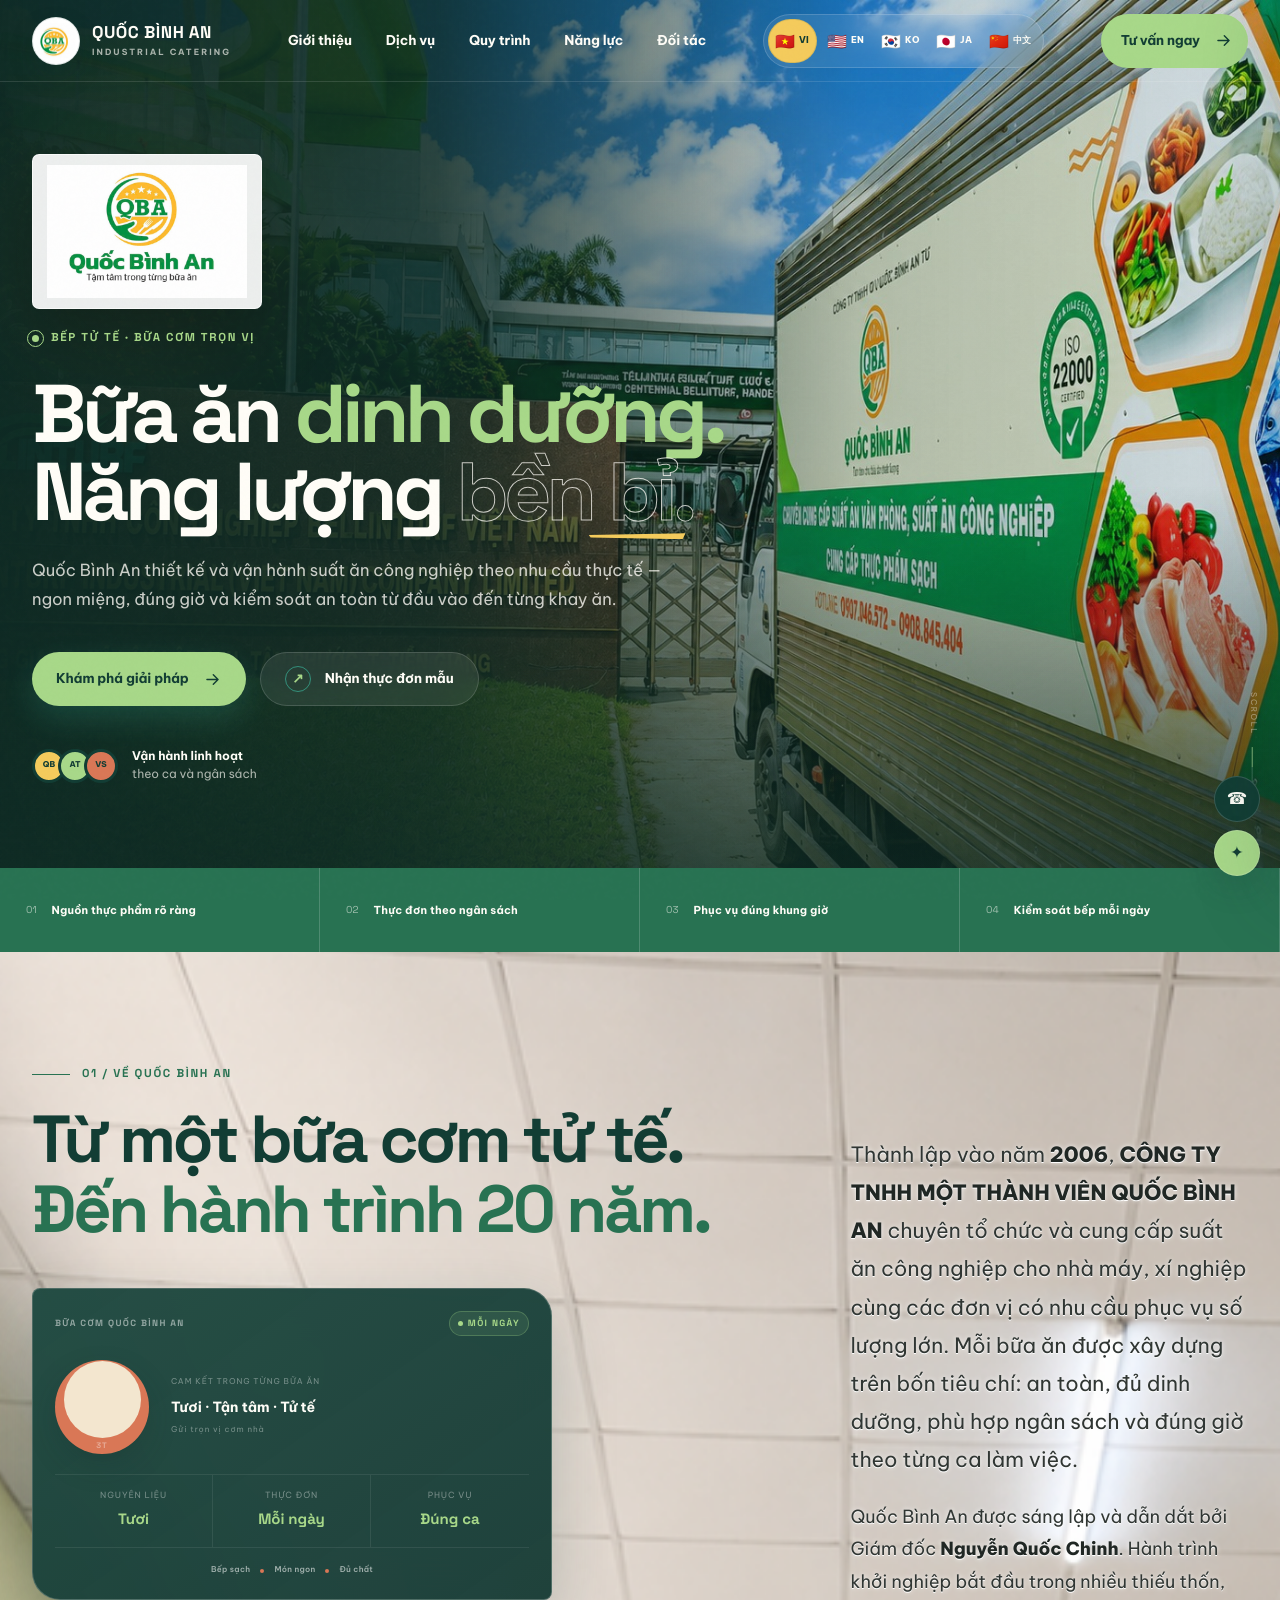
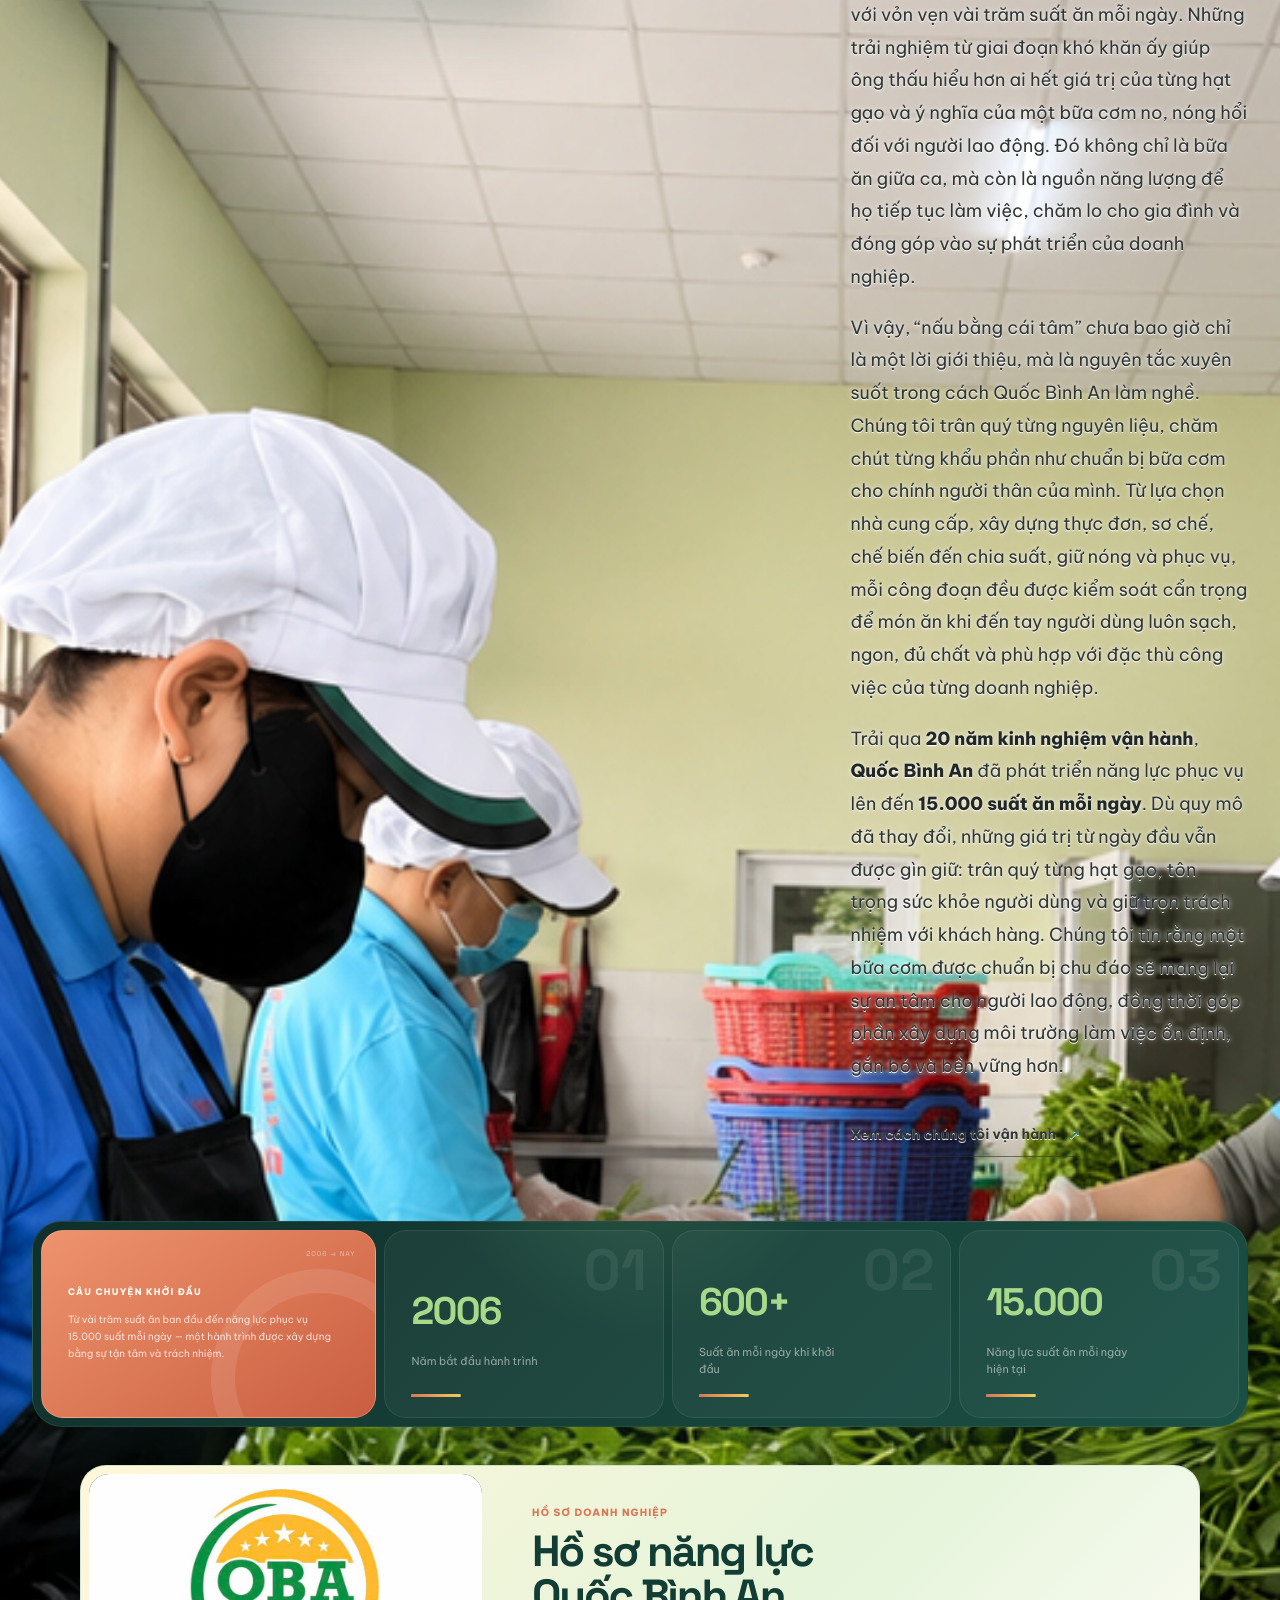
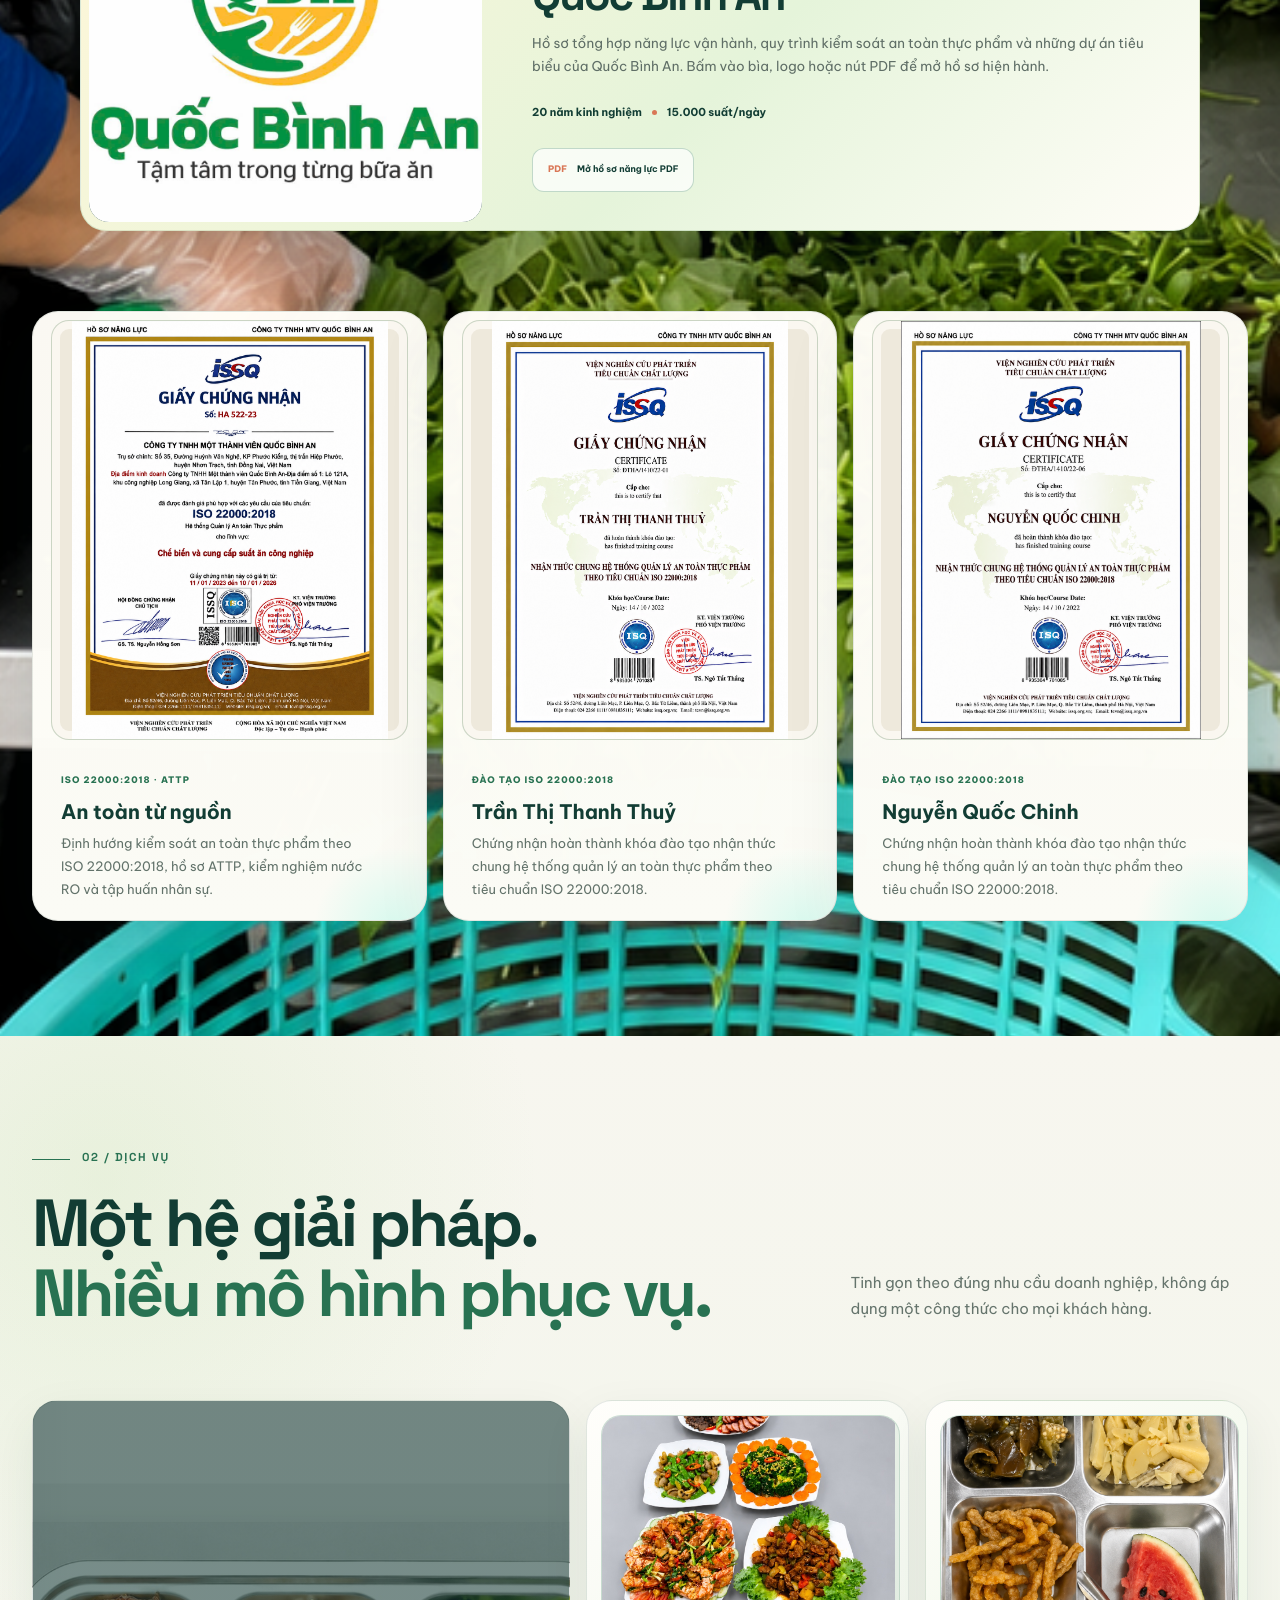
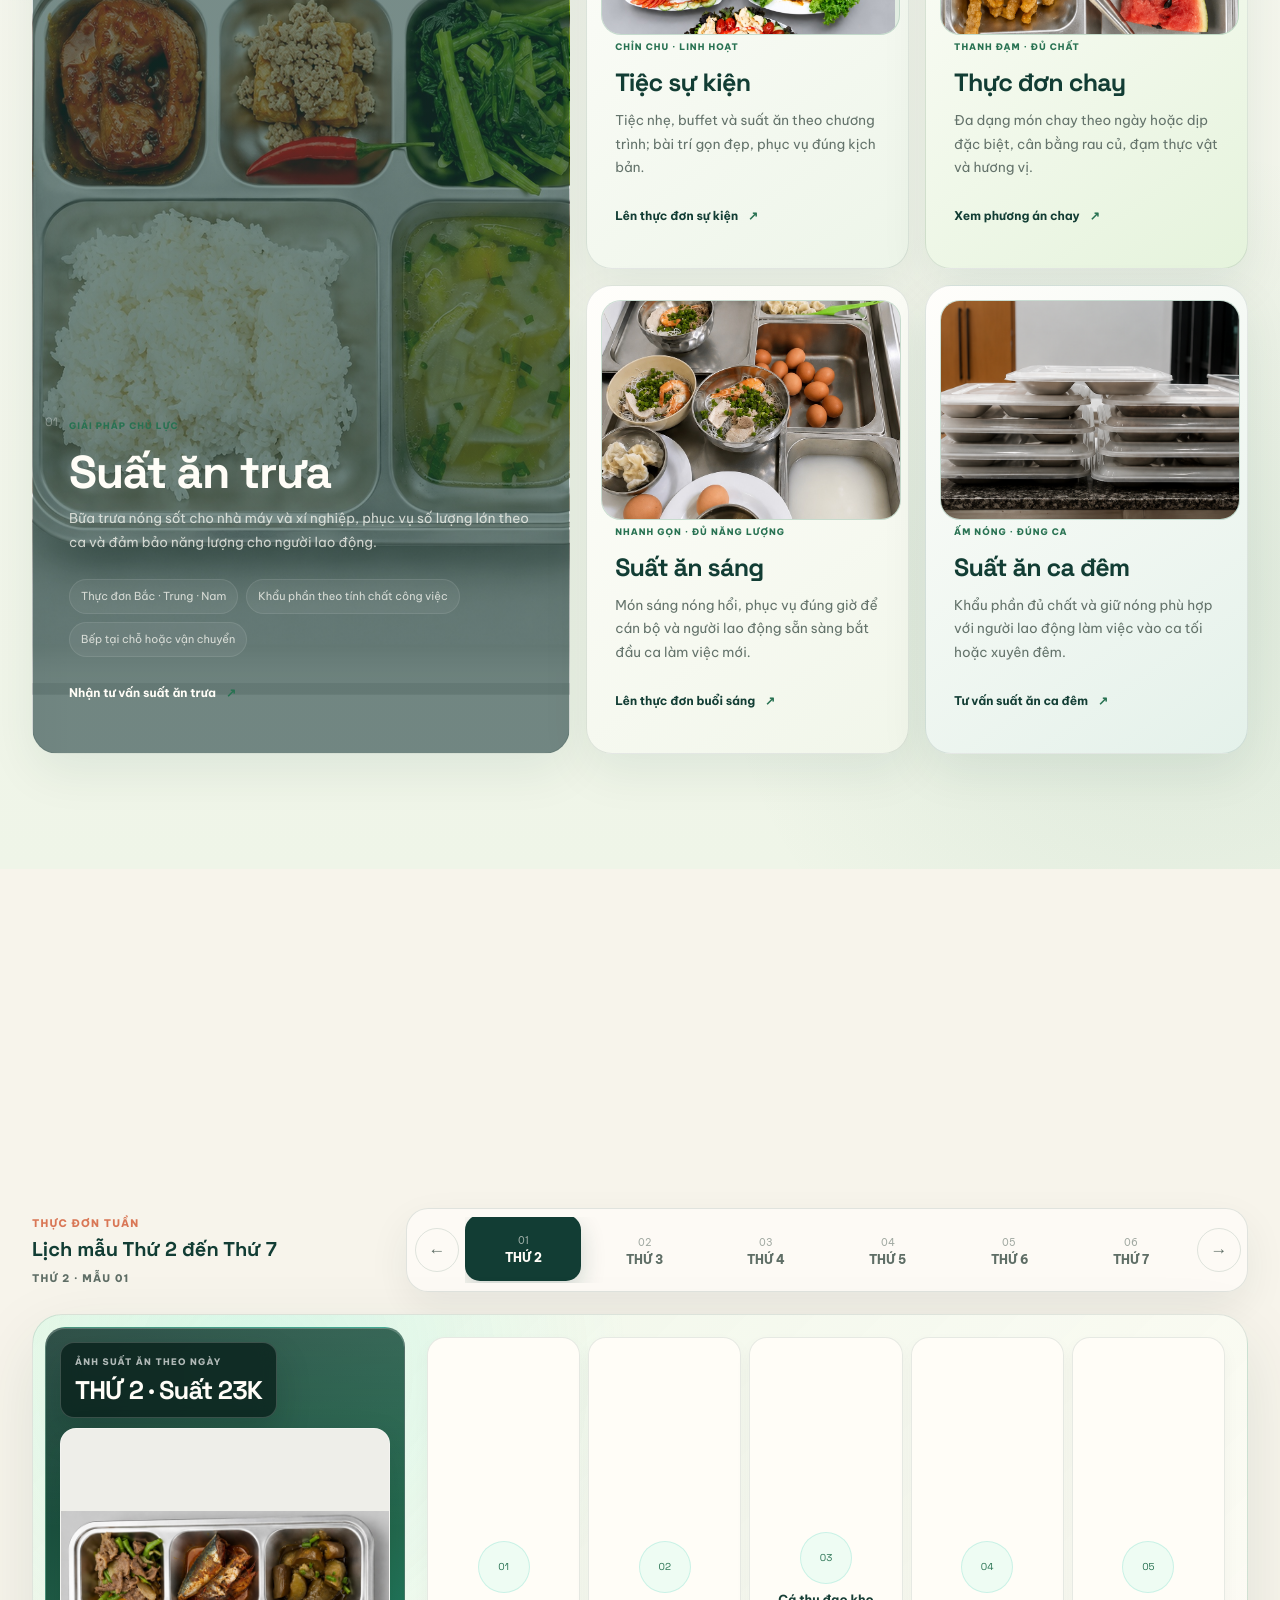
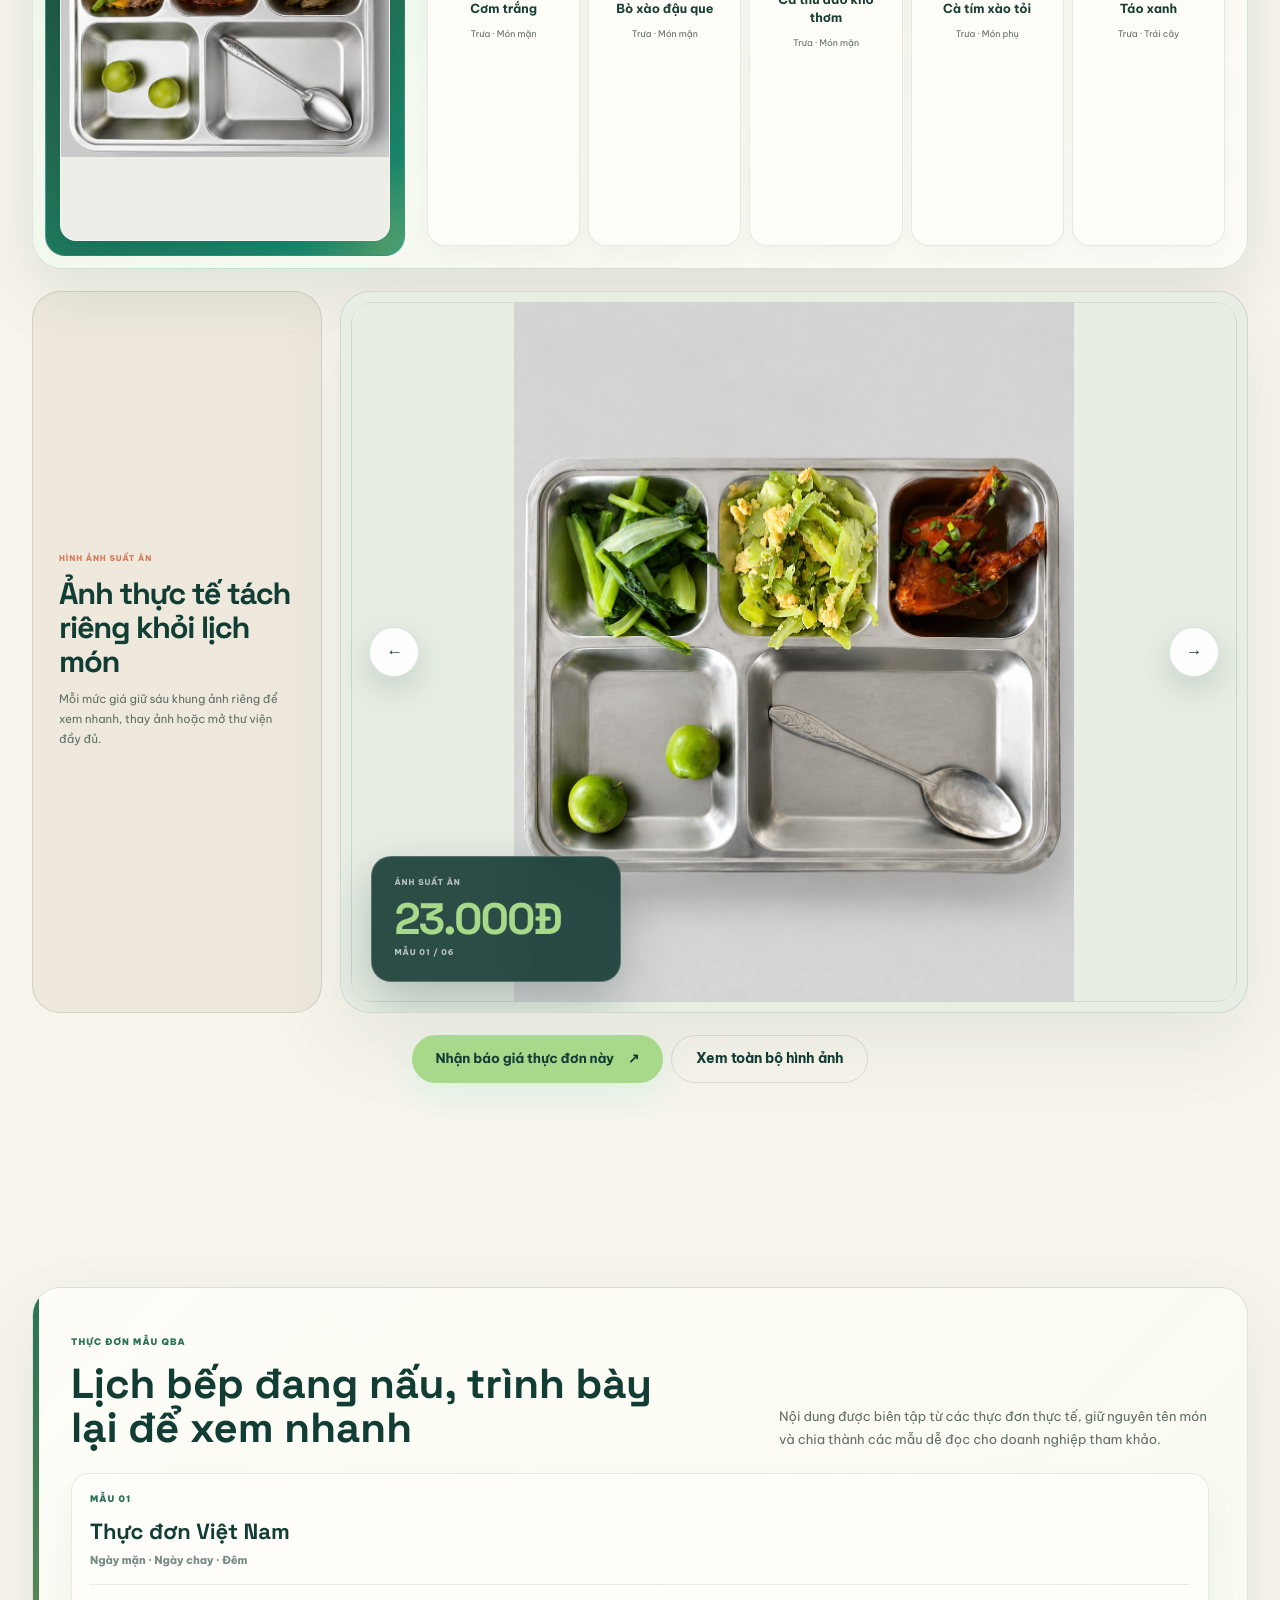
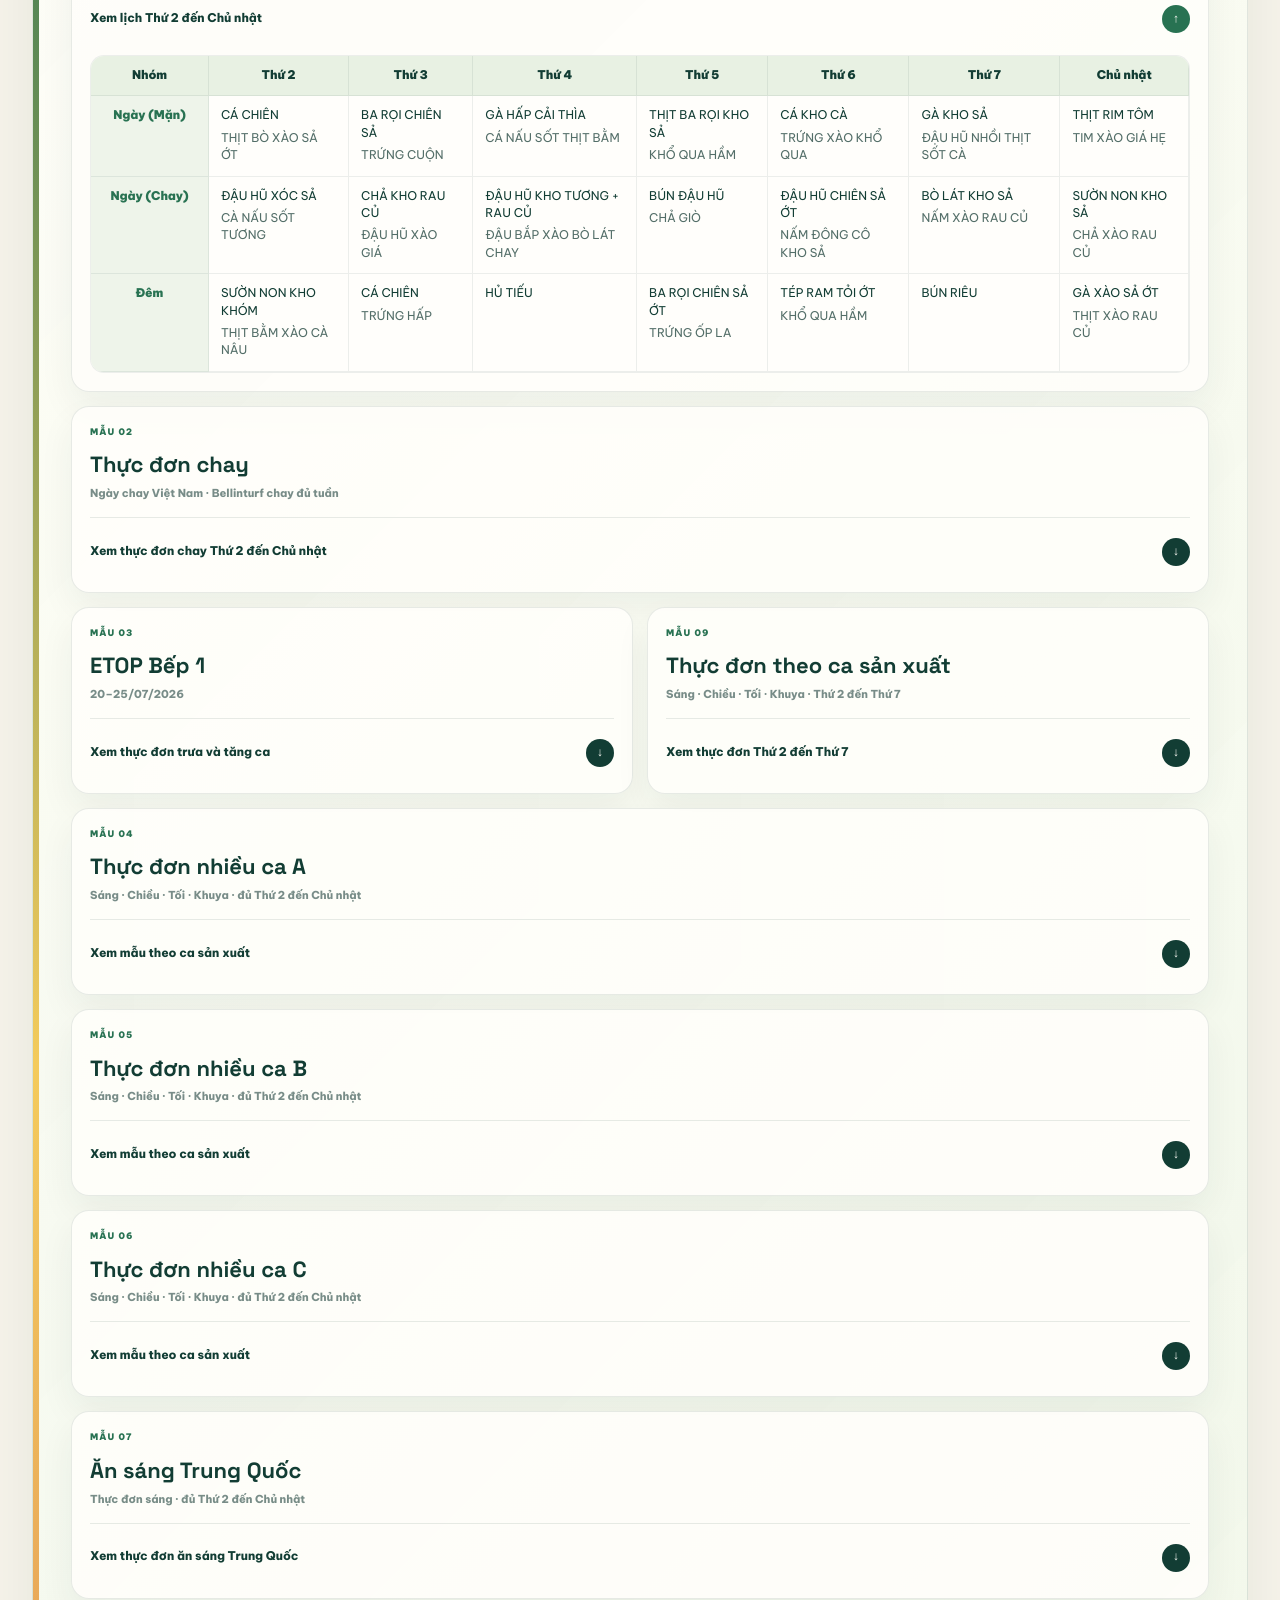
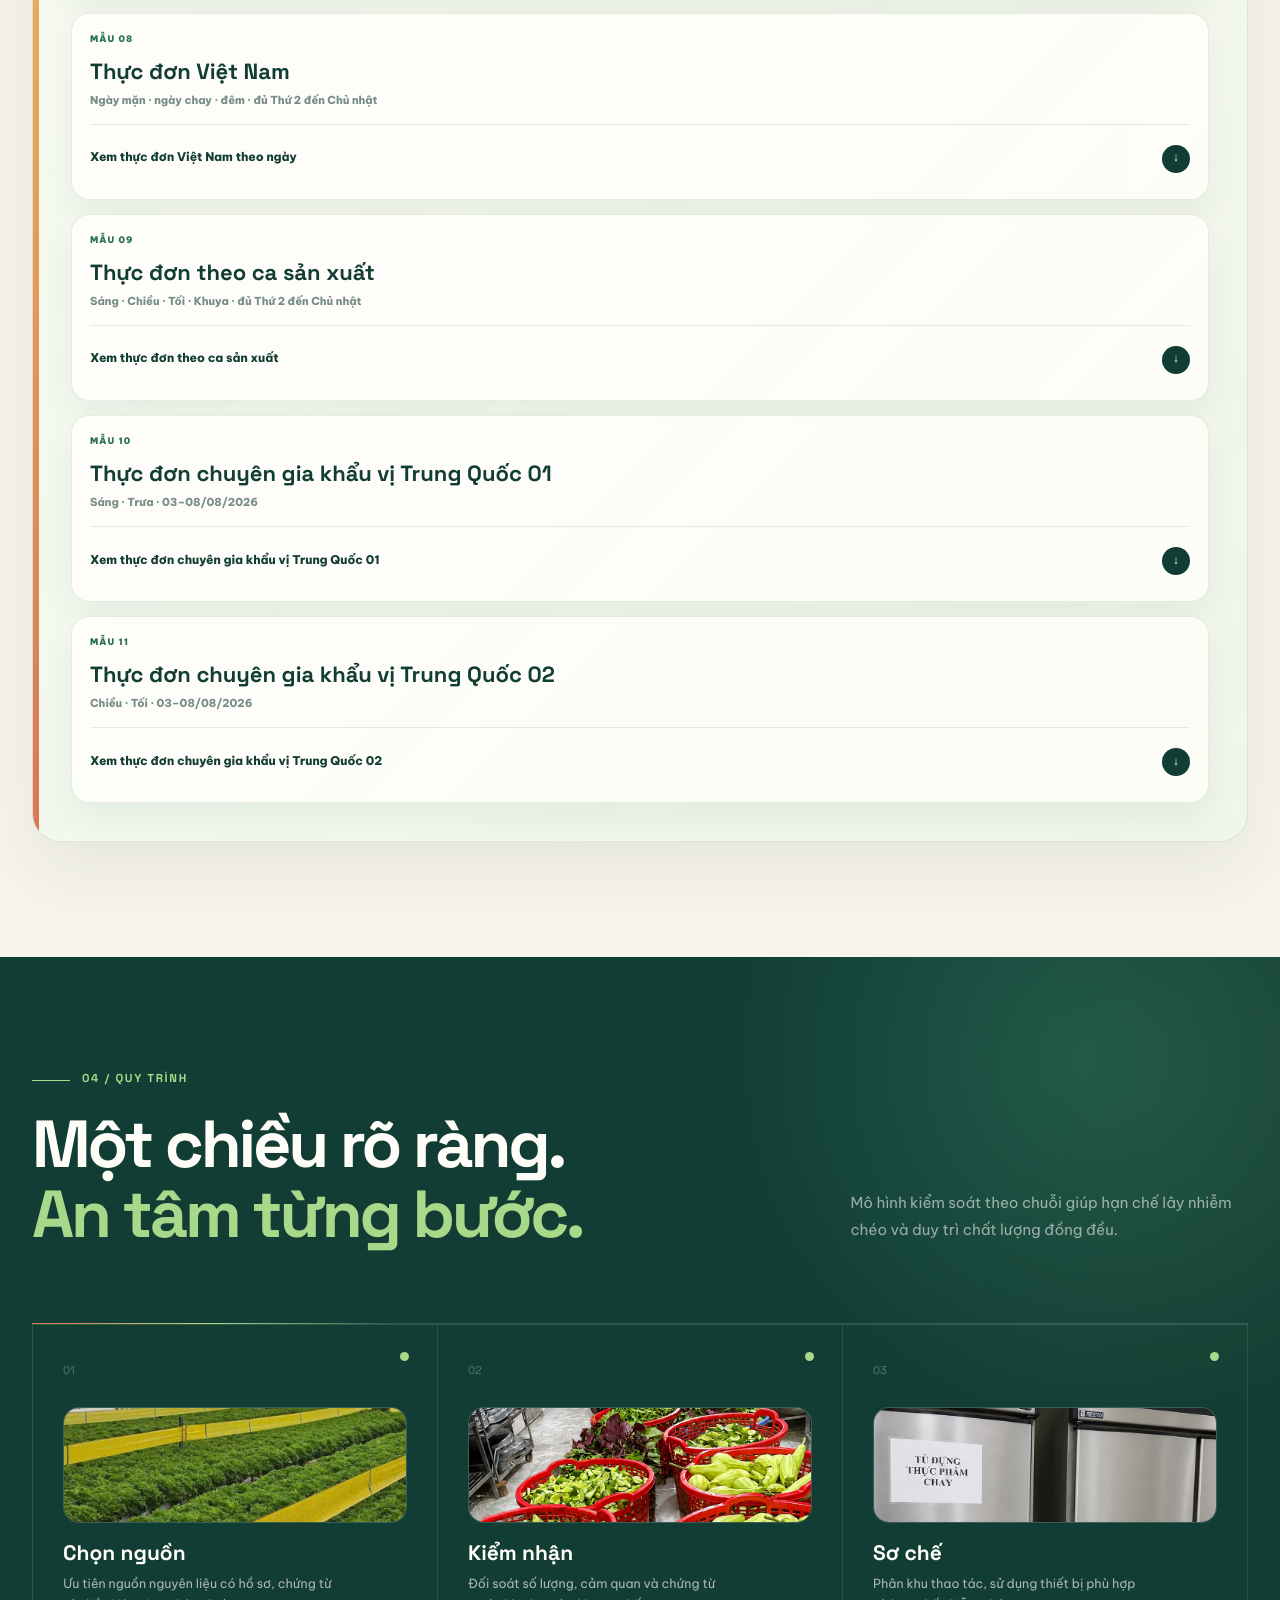
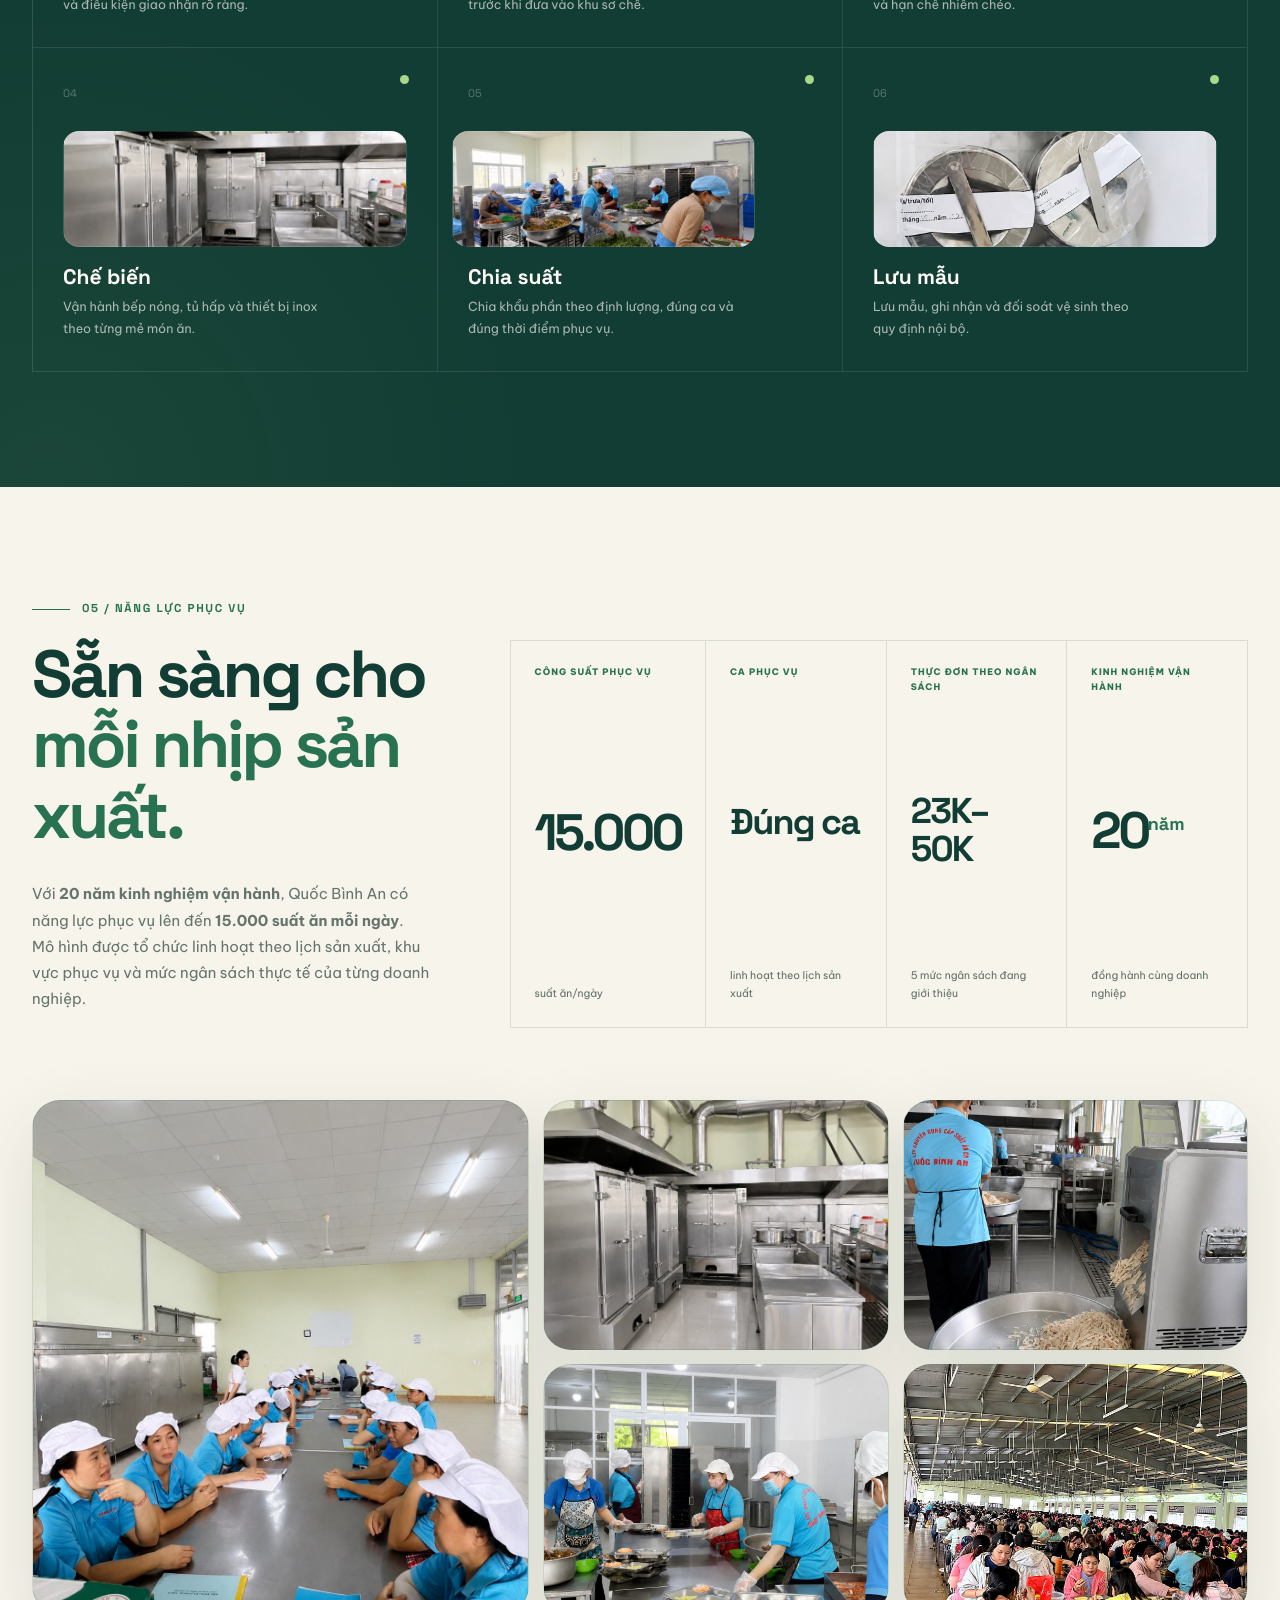
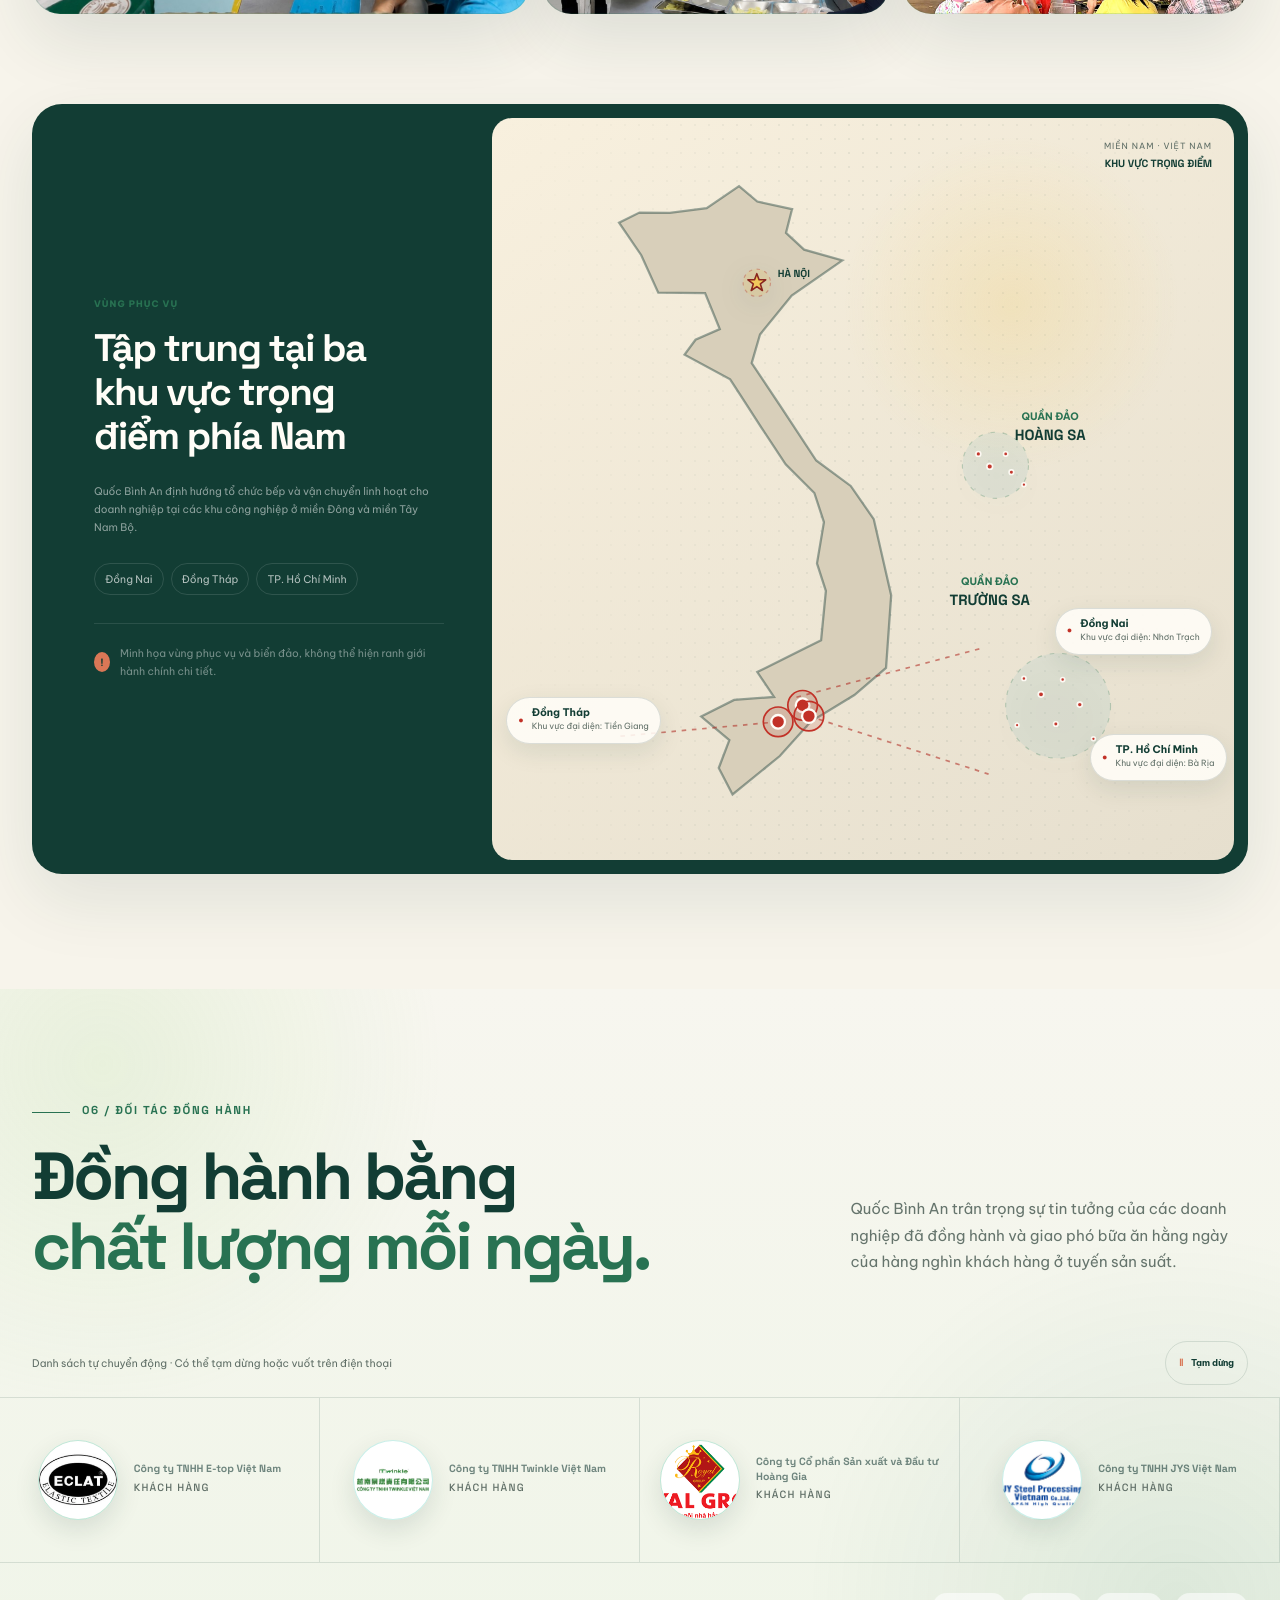
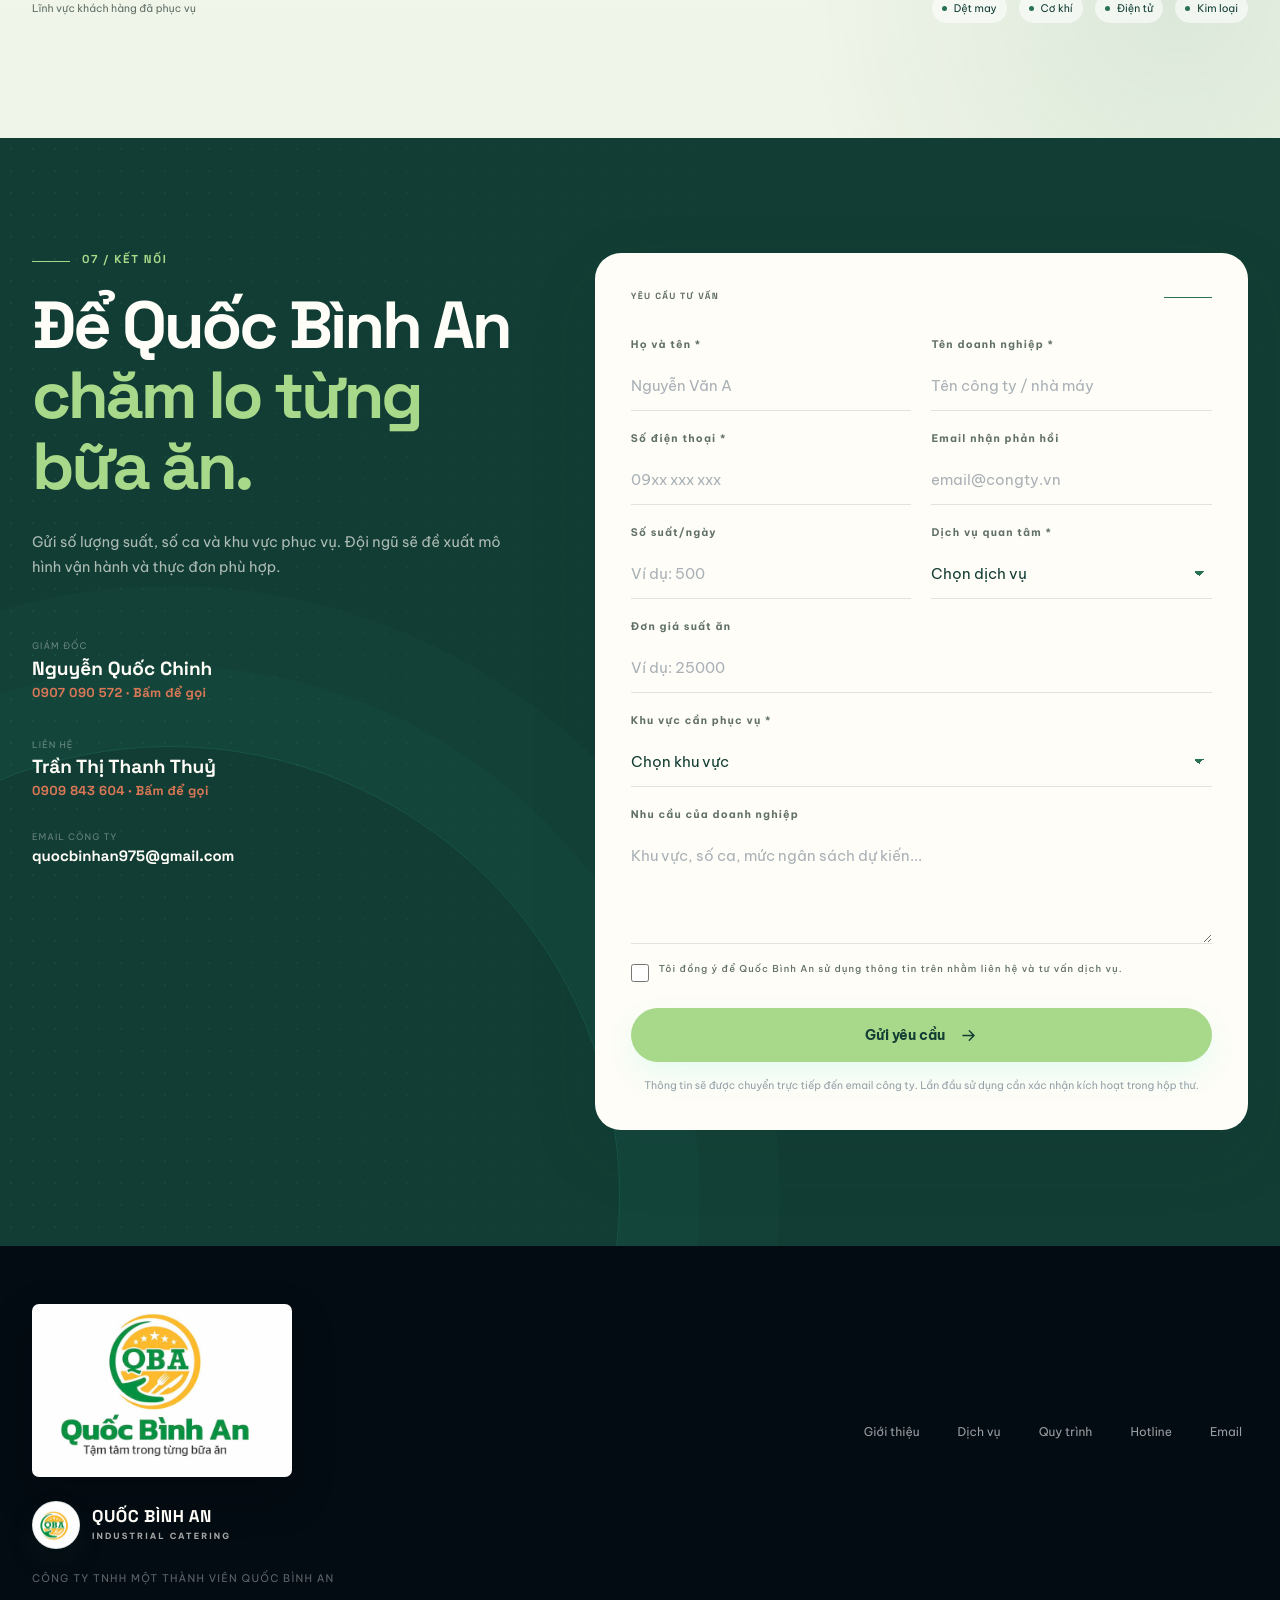
==== commit 68cd2833: "release: publish August 13 draft final" ====
--- a/index.html
+++ b/index.html
@@ -5,7 +5,7 @@
     <meta name="viewport" content="width=device-width, initial-scale=1.0" />
     <meta
       name="description"
-      content="Quốc Bình An cung cấp suất ăn công nghiệp, suất ăn theo ca, thực đơn chay và tiệc sự kiện với năng lực 10.000 suất mỗi ngày."
+      content="Quốc Bình An cung cấp suất ăn công nghiệp, suất ăn theo ca, thực đơn chay và tiệc sự kiện với năng lực 15.000 suất mỗi ngày."
     />
     <meta name="robots" content="index, follow" />
     <meta name="author" content="CÔNG TY TNHH MỘT THÀNH VIÊN QUỐC BÌNH AN" />
@@ -27,7 +27,7 @@
     <meta name="twitter:description" content="Bữa ăn an tâm, đúng giờ và đủ năng lượng cho nhà máy, xí nghiệp và doanh nghiệp." />
     <meta name="twitter:image" content="assets/qba-logo-full.jpg" />
     <meta name="twitter:image:alt" content="Logo Quốc Bình An - Tận tâm trong từng bữa ăn" />
-    <title>Suất ăn công nghiệp Quốc Bình An | 10.000 suất/ngày</title>
+    <title>Suất ăn công nghiệp Quốc Bình An | 15.000 suất/ngày</title>
     <link rel="icon" href="assets/favicon.png" type="image/png" />
     <link rel="apple-touch-icon" href="assets/favicon.png" />
     <link rel="preload" href="assets/hero-kitchen-cooking-bright-7476.jpg" as="image" fetchpriority="high" />
@@ -277,7 +277,7 @@
             <p>
               Trải qua <strong>20 năm kinh nghiệm vận hành</strong>, <strong>Quốc Bình An</strong>
               đã phát triển năng lực phục vụ lên đến
-              <strong>10.000 suất ăn mỗi ngày</strong>. Dù quy mô đã thay đổi,
+              <strong>15.000 suất ăn mỗi ngày</strong>. Dù quy mô đã thay đổi,
               những giá trị từ ngày đầu vẫn được gìn giữ: trân quý từng hạt
               gạo, tôn trọng sức khỏe người dùng và giữ trọn trách nhiệm với
               khách hàng. Chúng tôi tin rằng một bữa cơm được chuẩn bị chu đáo
@@ -291,11 +291,11 @@
         <div class="origin-story reveal">
           <div class="origin-note">
             <span>CÂU CHUYỆN KHỞI ĐẦU</span>
-            <p>Từ vài trăm suất ăn ban đầu đến năng lực phục vụ 10.000 suất mỗi ngày — một hành trình được xây dựng bằng sự tận tâm và trách nhiệm.</p>
+            <p>Từ vài trăm suất ăn ban đầu đến năng lực phục vụ 15.000 suất mỗi ngày — một hành trình được xây dựng bằng sự tận tâm và trách nhiệm.</p>
           </div>
           <article><strong>2006</strong><span>Năm bắt đầu hành trình</span></article>
           <article><strong>Vài trăm</strong><span>Suất ăn mỗi ngày khi khởi đầu</span></article>
-          <article><strong>10.000</strong><span>Năng lực suất ăn mỗi ngày hiện tại</span></article>
+          <article><strong>15.000</strong><span>Năng lực suất ăn mỗi ngày hiện tại</span></article>
         </div>
 
         <aside class="company-profile-card reveal" aria-labelledby="company-profile-title" data-profile-pdf-dropzone>
@@ -312,7 +312,7 @@
             <span>HỒ SƠ DOANH NGHIỆP</span>
             <h3 id="company-profile-title">Hồ sơ năng lực<br />Quốc Bình An</h3>
             <p>Hồ sơ tổng hợp năng lực vận hành, quy trình kiểm soát an toàn thực phẩm và những dự án tiêu biểu của Quốc Bình An. Bấm vào bìa, logo hoặc nút PDF để mở hồ sơ hiện hành.</p>
-            <div class="company-profile-meta"><b>20 năm kinh nghiệm</b><i></i><b>10.000 suất/ngày</b></div>
+            <div class="company-profile-meta"><b>20 năm kinh nghiệm</b><i></i><b>15.000 suất/ngày</b></div>
             <div class="profile-pdf-actions">
               <a class="profile-pdf-button" href="output/pdf/HSNL-Quoc-Binh-An-Catering-WEBSITE.pdf" target="_blank" rel="noopener" data-profile-pdf-link aria-label="Mở hồ sơ năng lực PDF"><span>PDF</span> Mở hồ sơ năng lực PDF</a>
             </div>
@@ -868,7 +868,7 @@
             <h2 class="section-title reveal">Sẵn sàng cho<br /><span>mỗi nhịp sản xuất.</span></h2>
             <p class="capacity-note reveal">
               Với <strong>20 năm kinh nghiệm vận hành</strong>, Quốc Bình An có
-              năng lực phục vụ lên đến <strong>10.000 suất ăn mỗi ngày</strong>.
+              năng lực phục vụ lên đến <strong>15.000 suất ăn mỗi ngày</strong>.
               Mô hình được tổ chức linh hoạt theo lịch sản xuất, khu vực phục vụ
               và mức ngân sách thực tế của từng doanh nghiệp.
             </p>
@@ -876,7 +876,7 @@
           <div class="capacity-stats">
             <article class="stat-card reveal">
               <span class="stat-label">CÔNG SUẤT PHỤC VỤ</span>
-              <strong><span class="count" data-count="10000">0</span></strong>
+              <strong><span class="count" data-count="15000">0</span></strong>
               <p>suất ăn/ngày</p>
             </article>
             <article class="stat-card reveal reveal-delay-1">
@@ -1196,7 +1196,8 @@
 
     <div class="image-editor-toast" id="image-editor-toast" role="status" aria-live="polite"></div>
 
-    <script src="i18n.js?v=20260807-language-fixes-v1"></script>
-    <script src="script.js?v=20260812-production-parity-v1"></script>
+    <script src="draft-final-config.js?v=20260813-final-v1"></script>
+    <script src="i18n.js?v=20260813-final-v6"></script>
+    <script src="script.js?v=20260813-final-v4"></script>
   </body>
 </html>
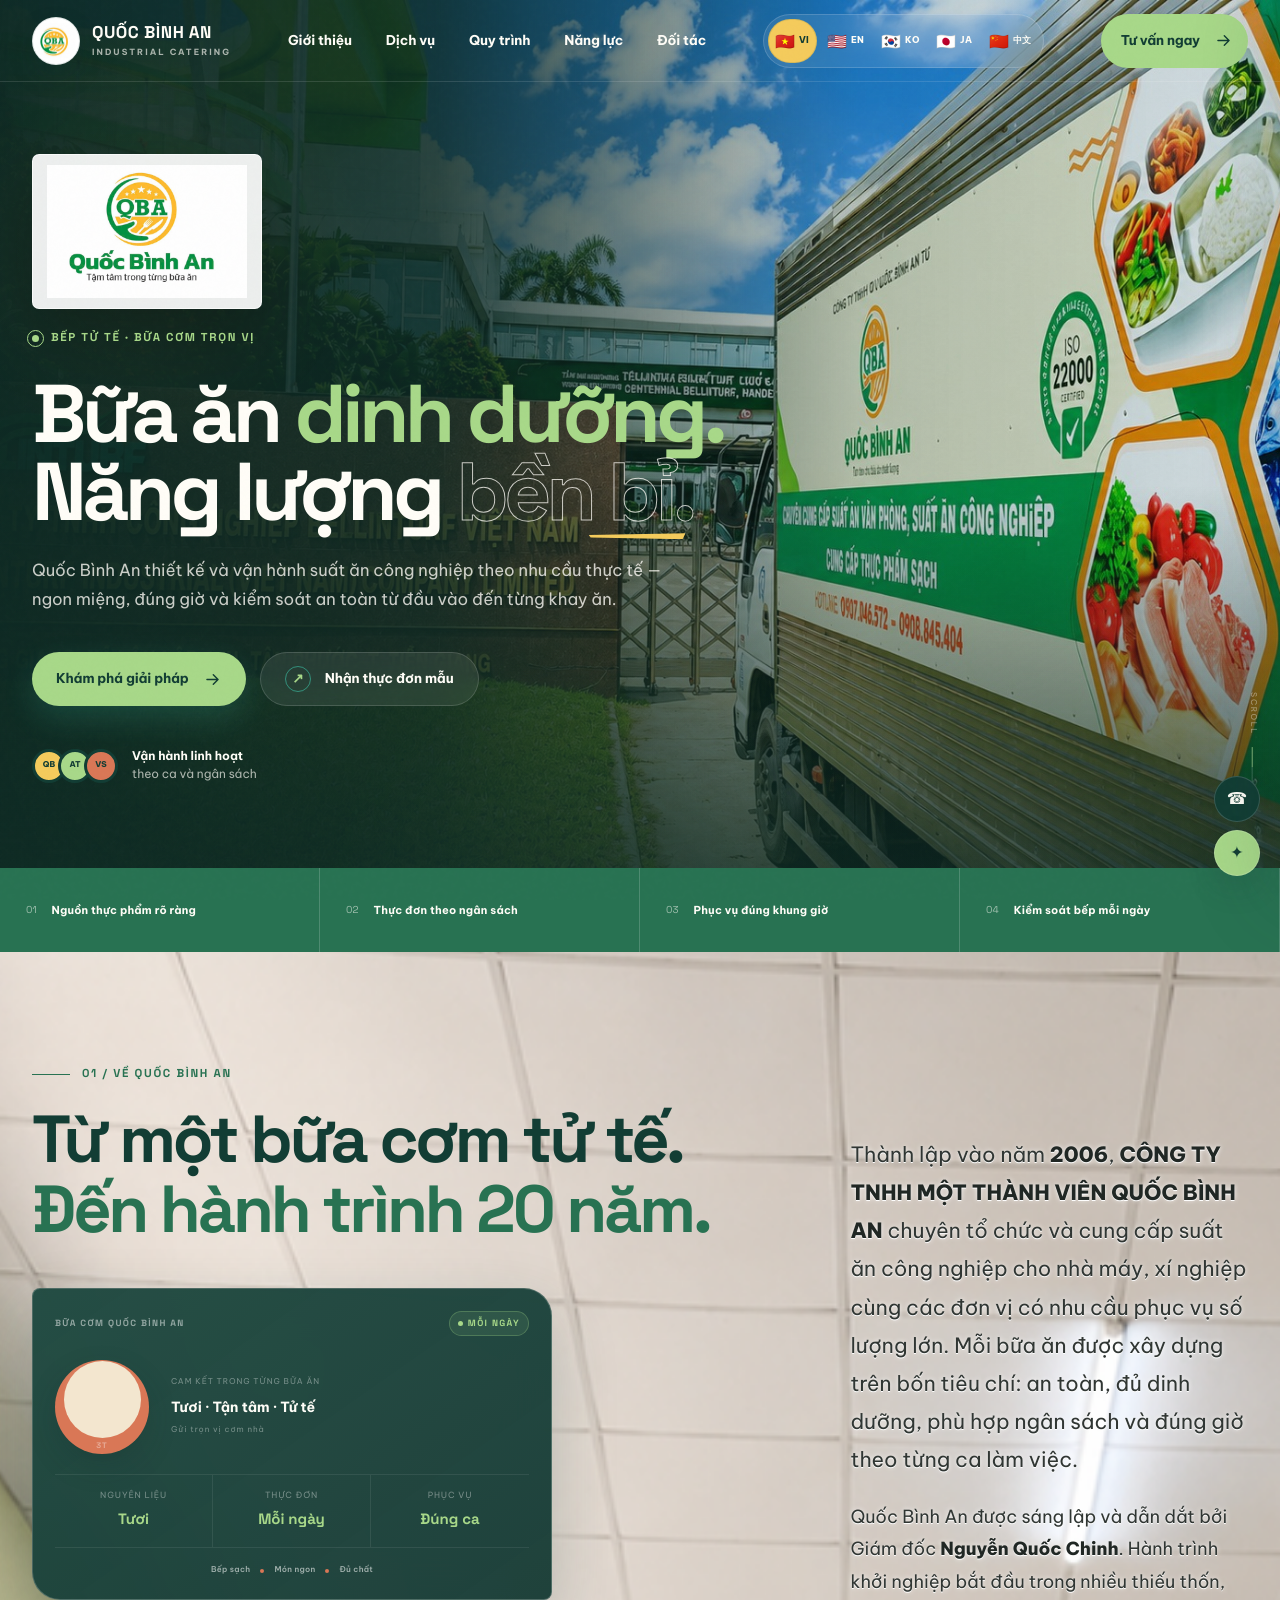
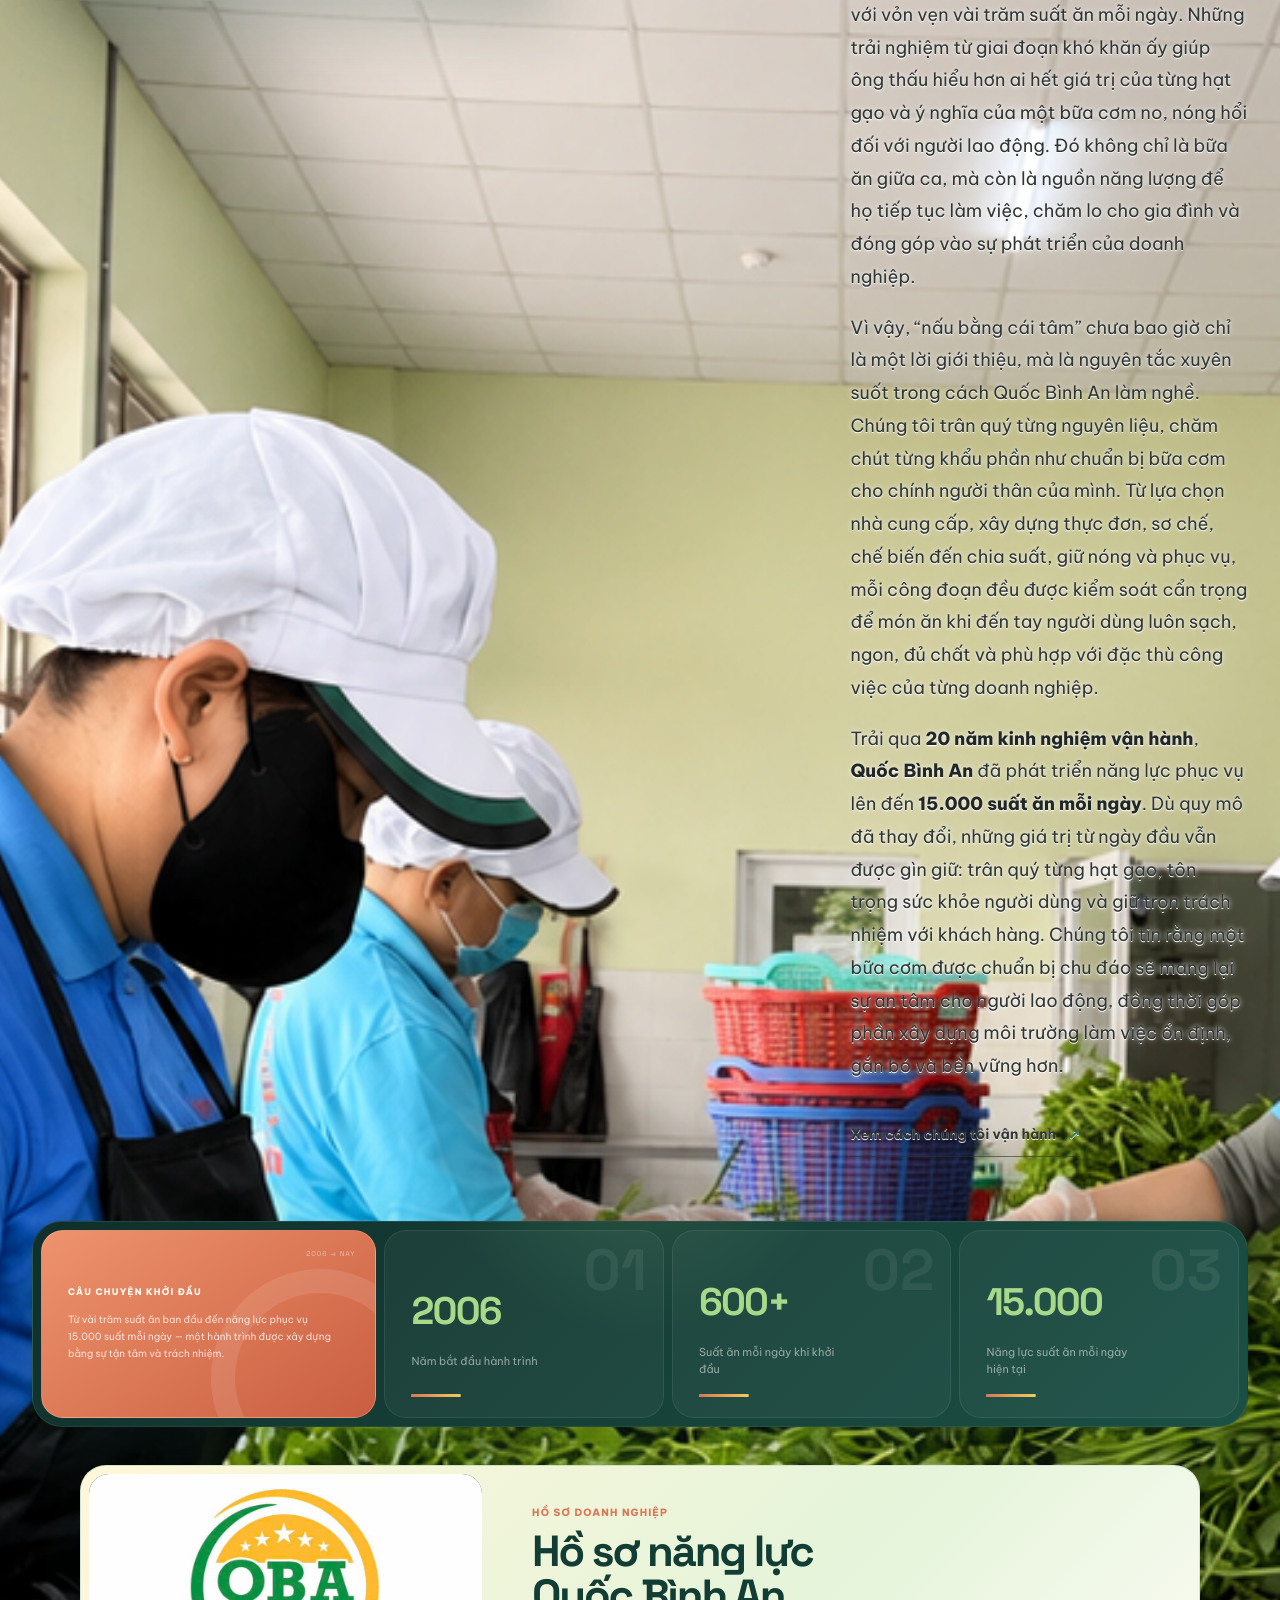
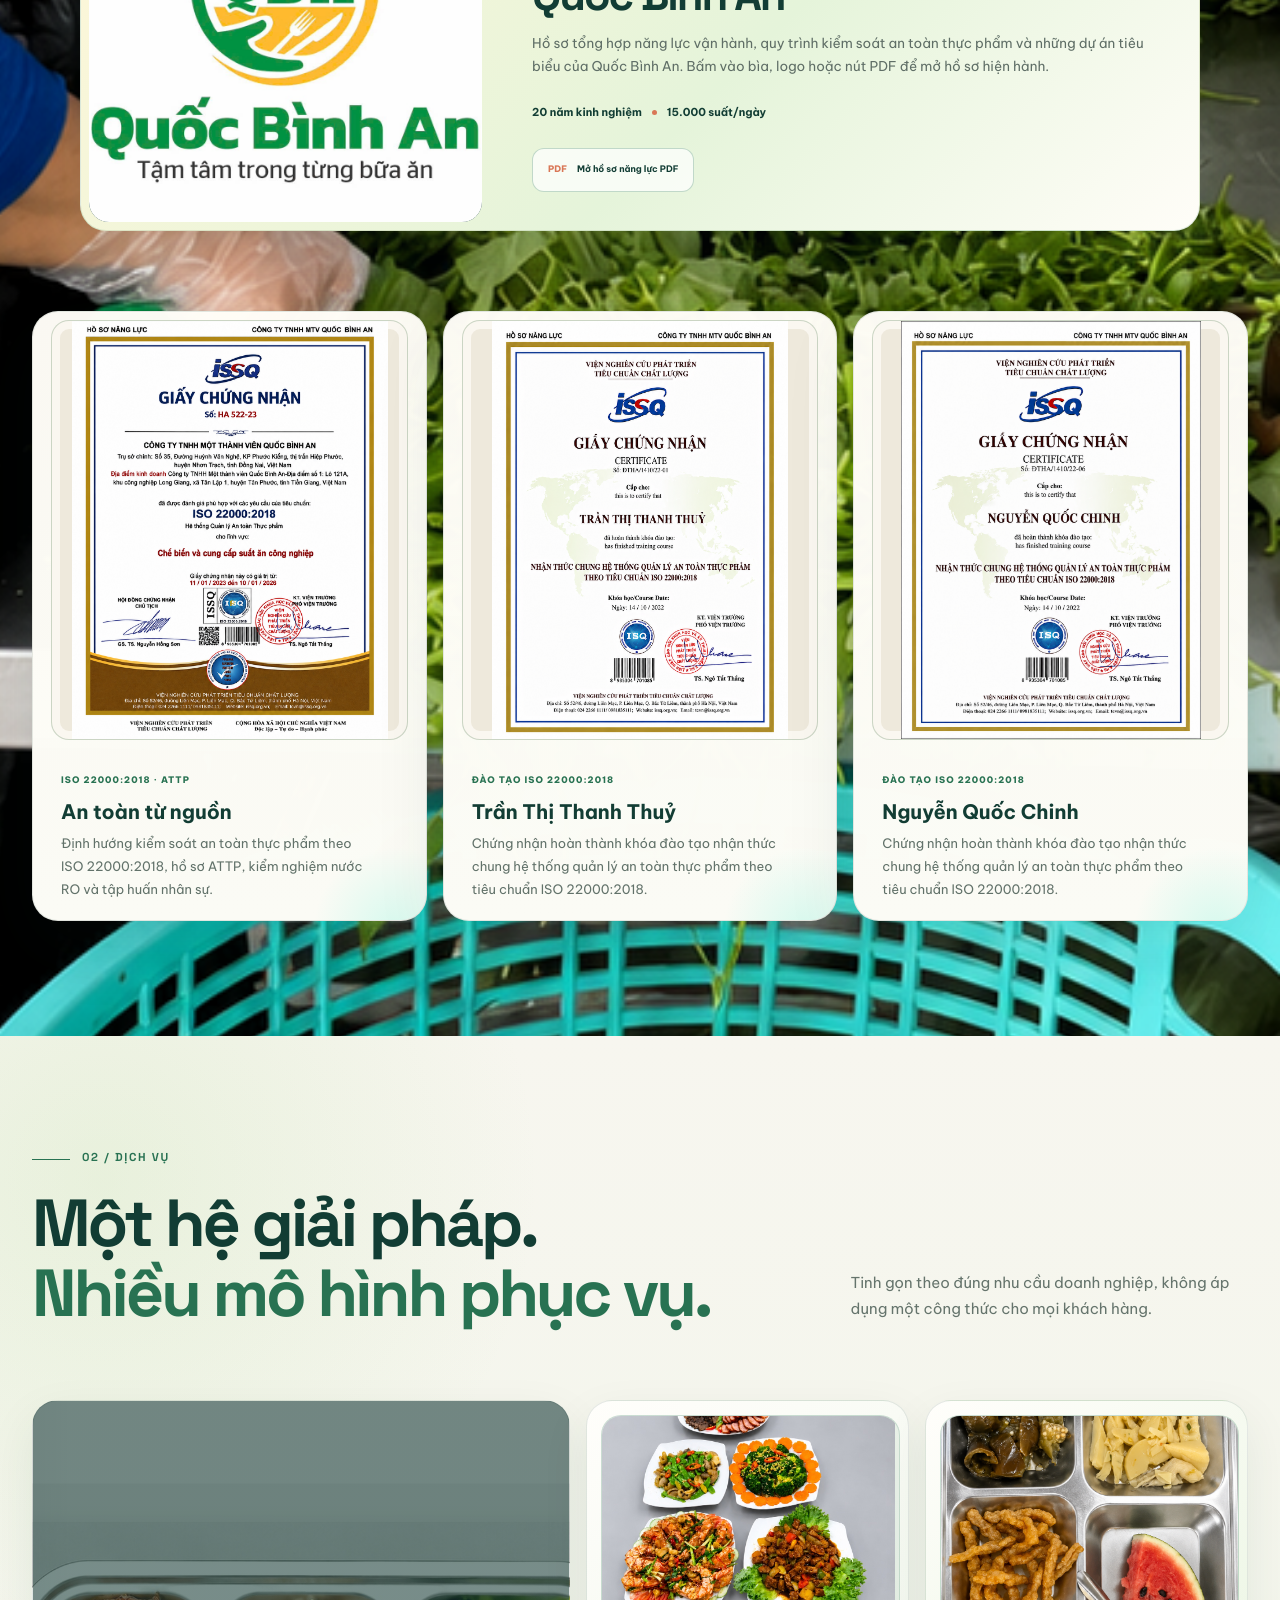
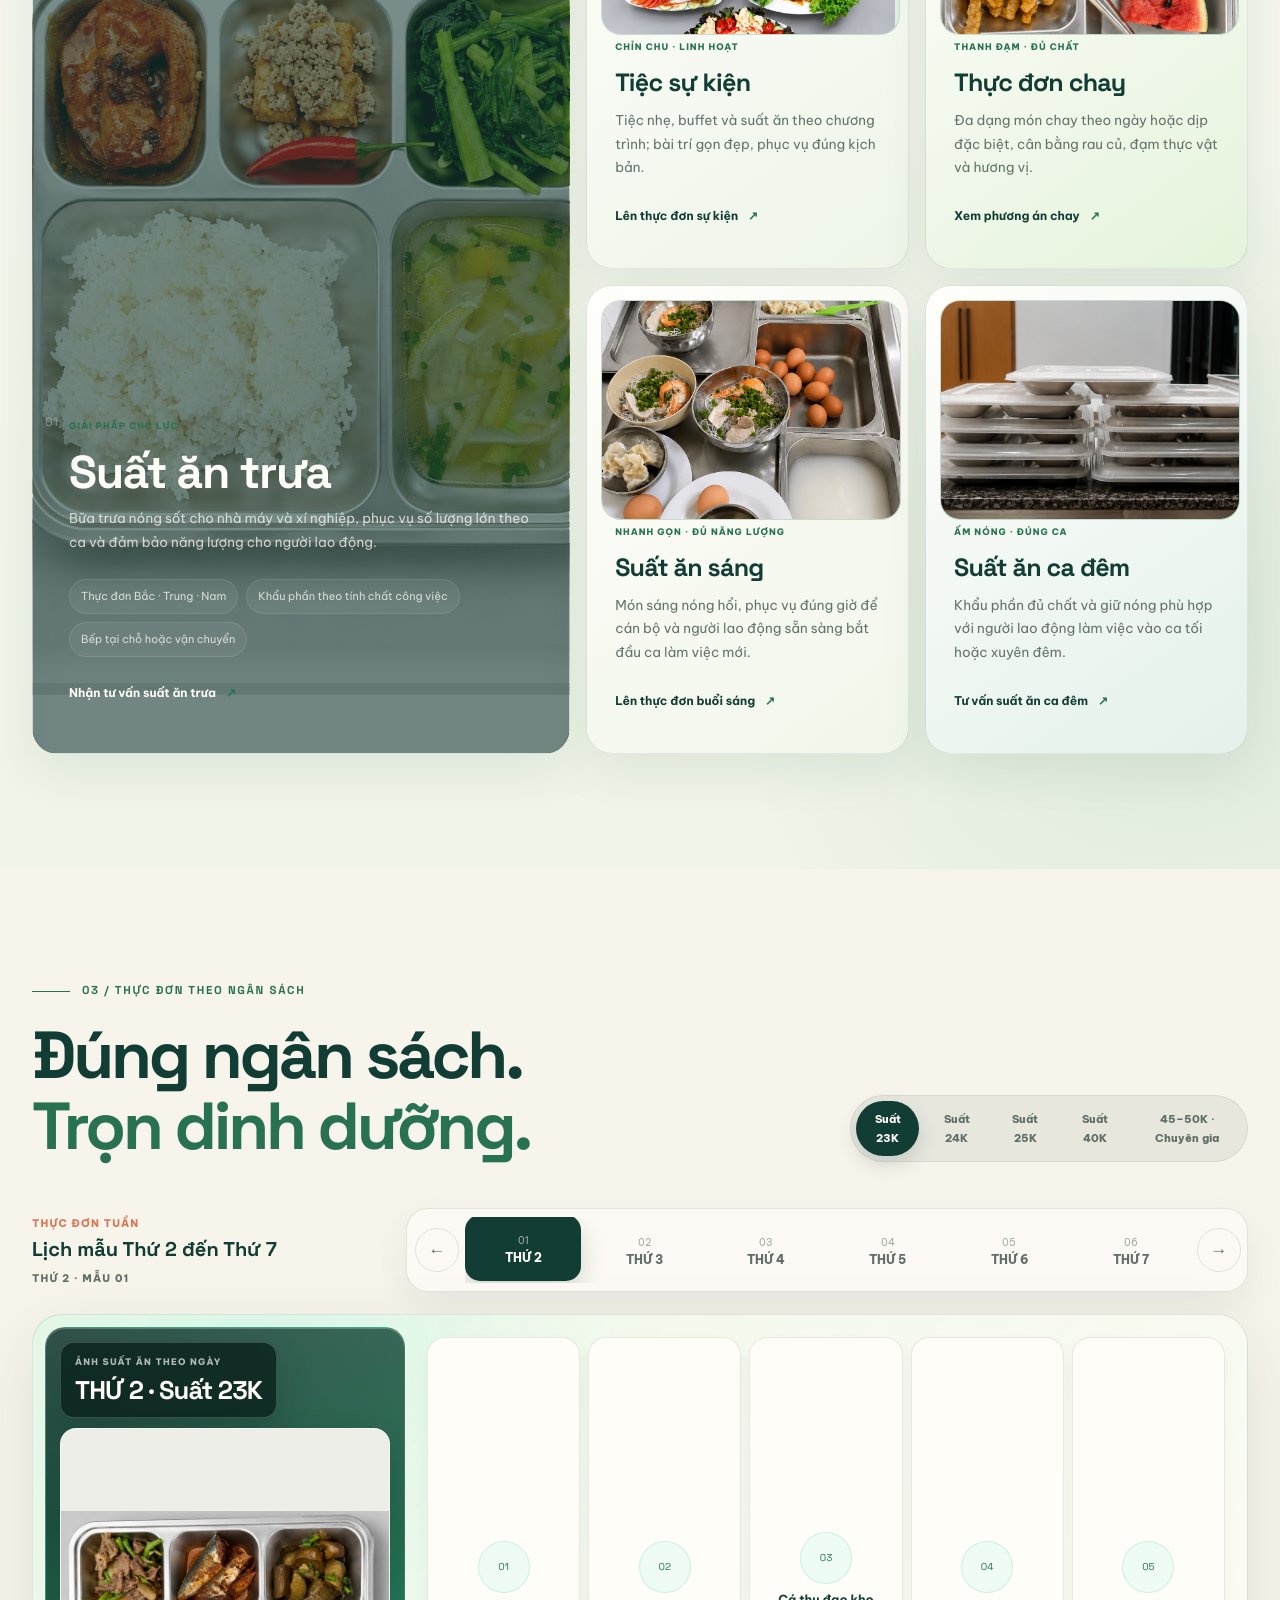
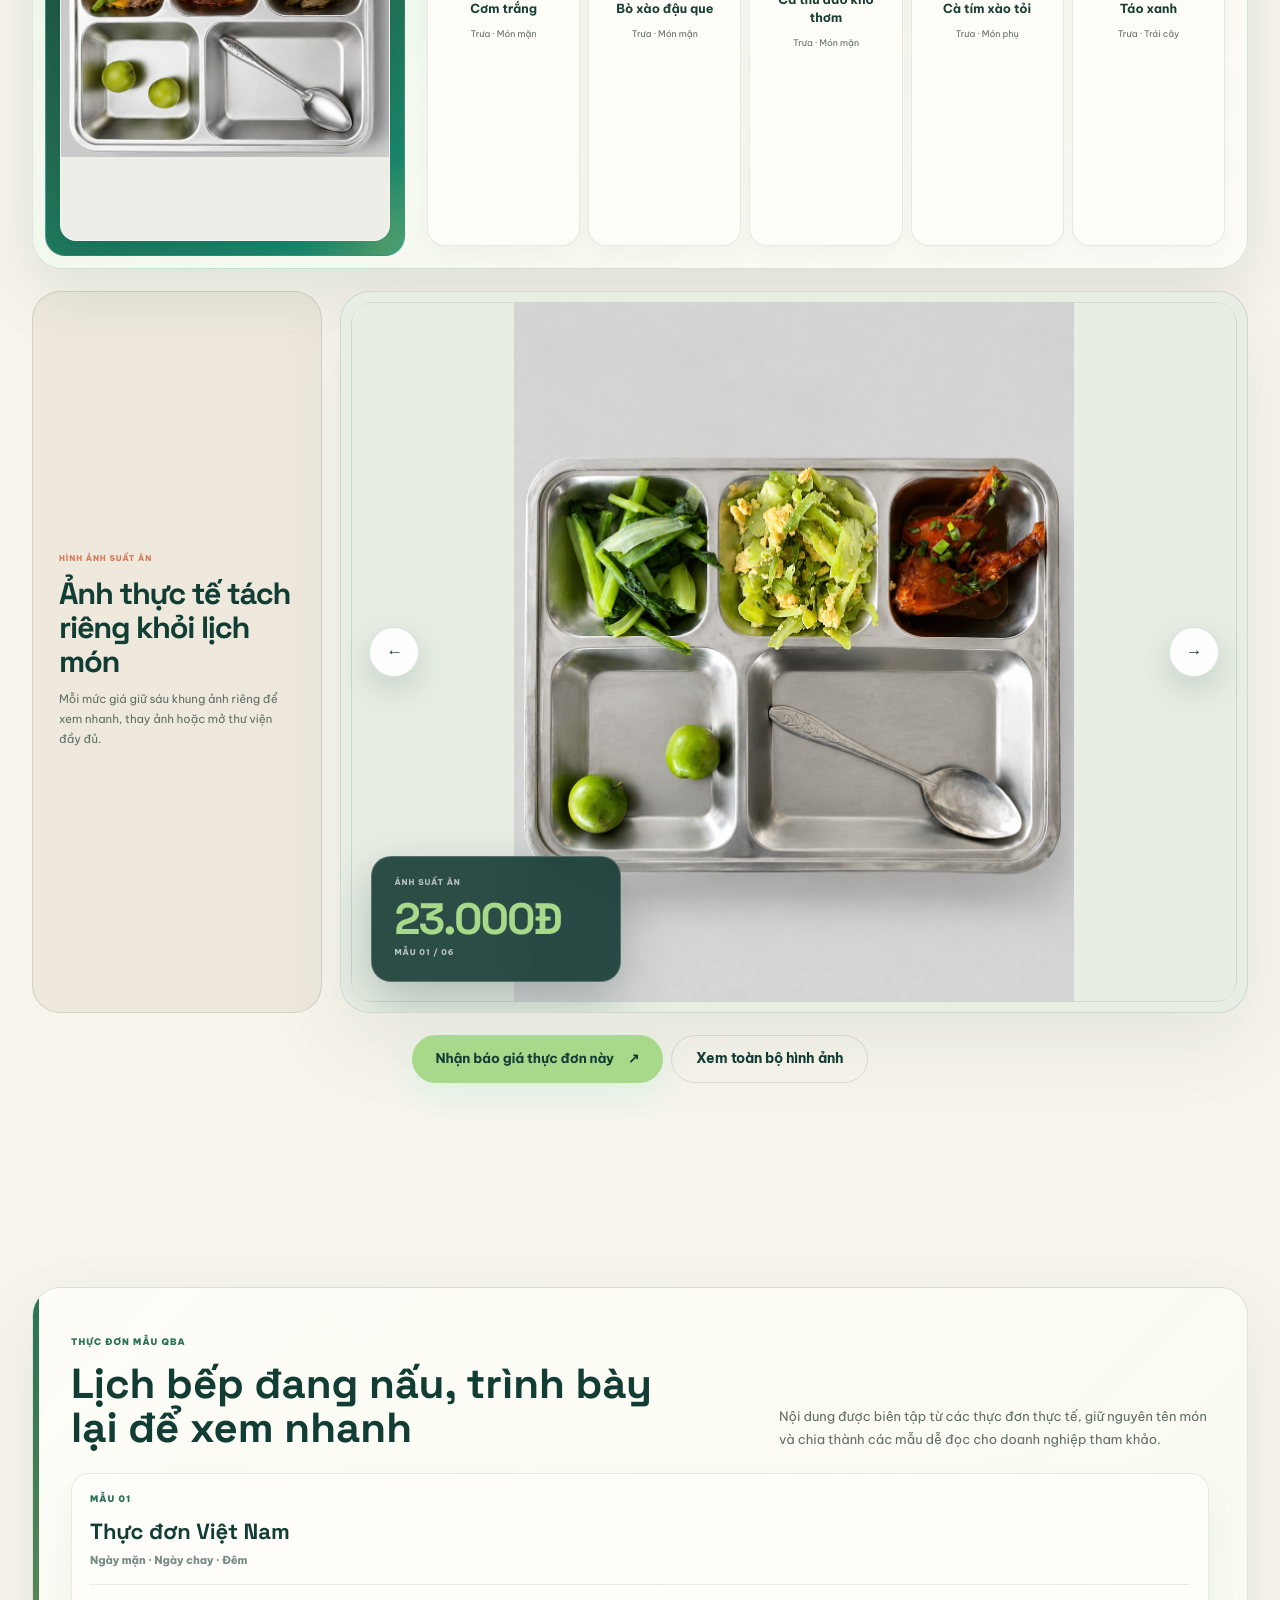
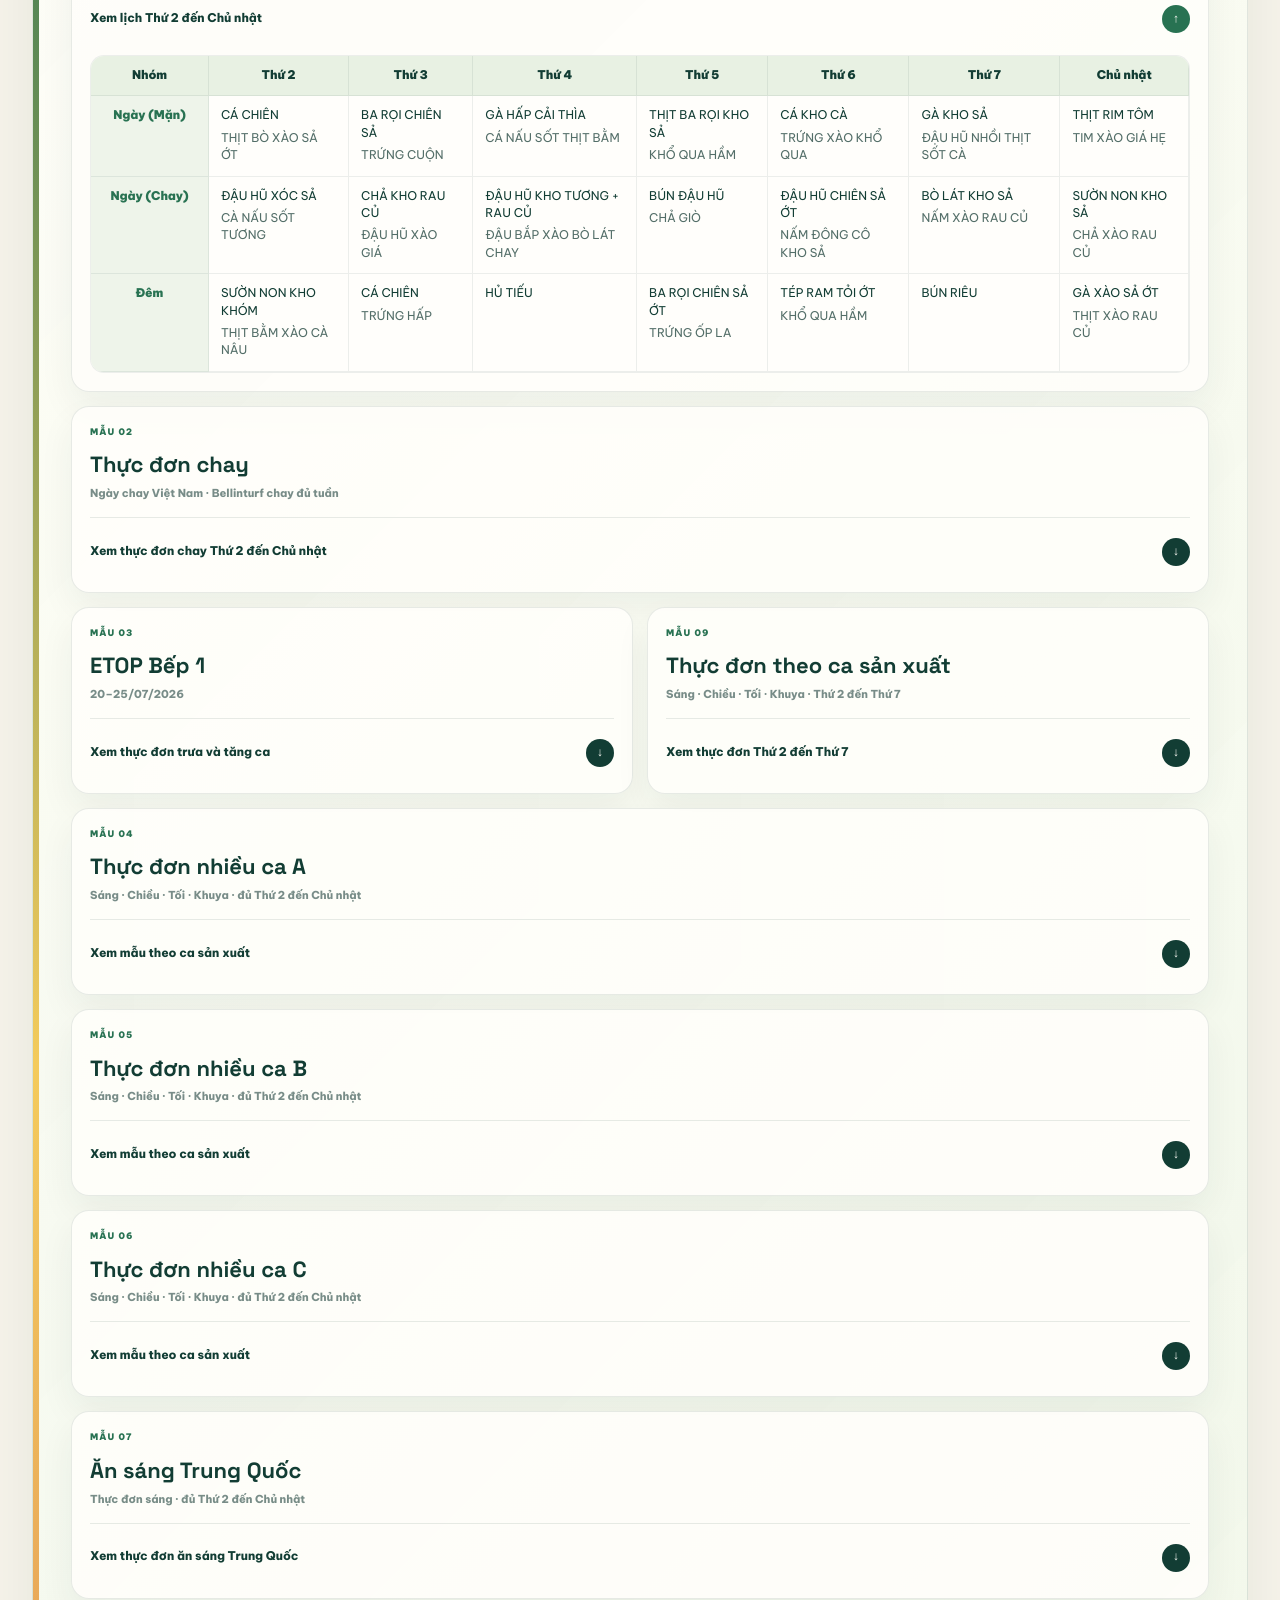
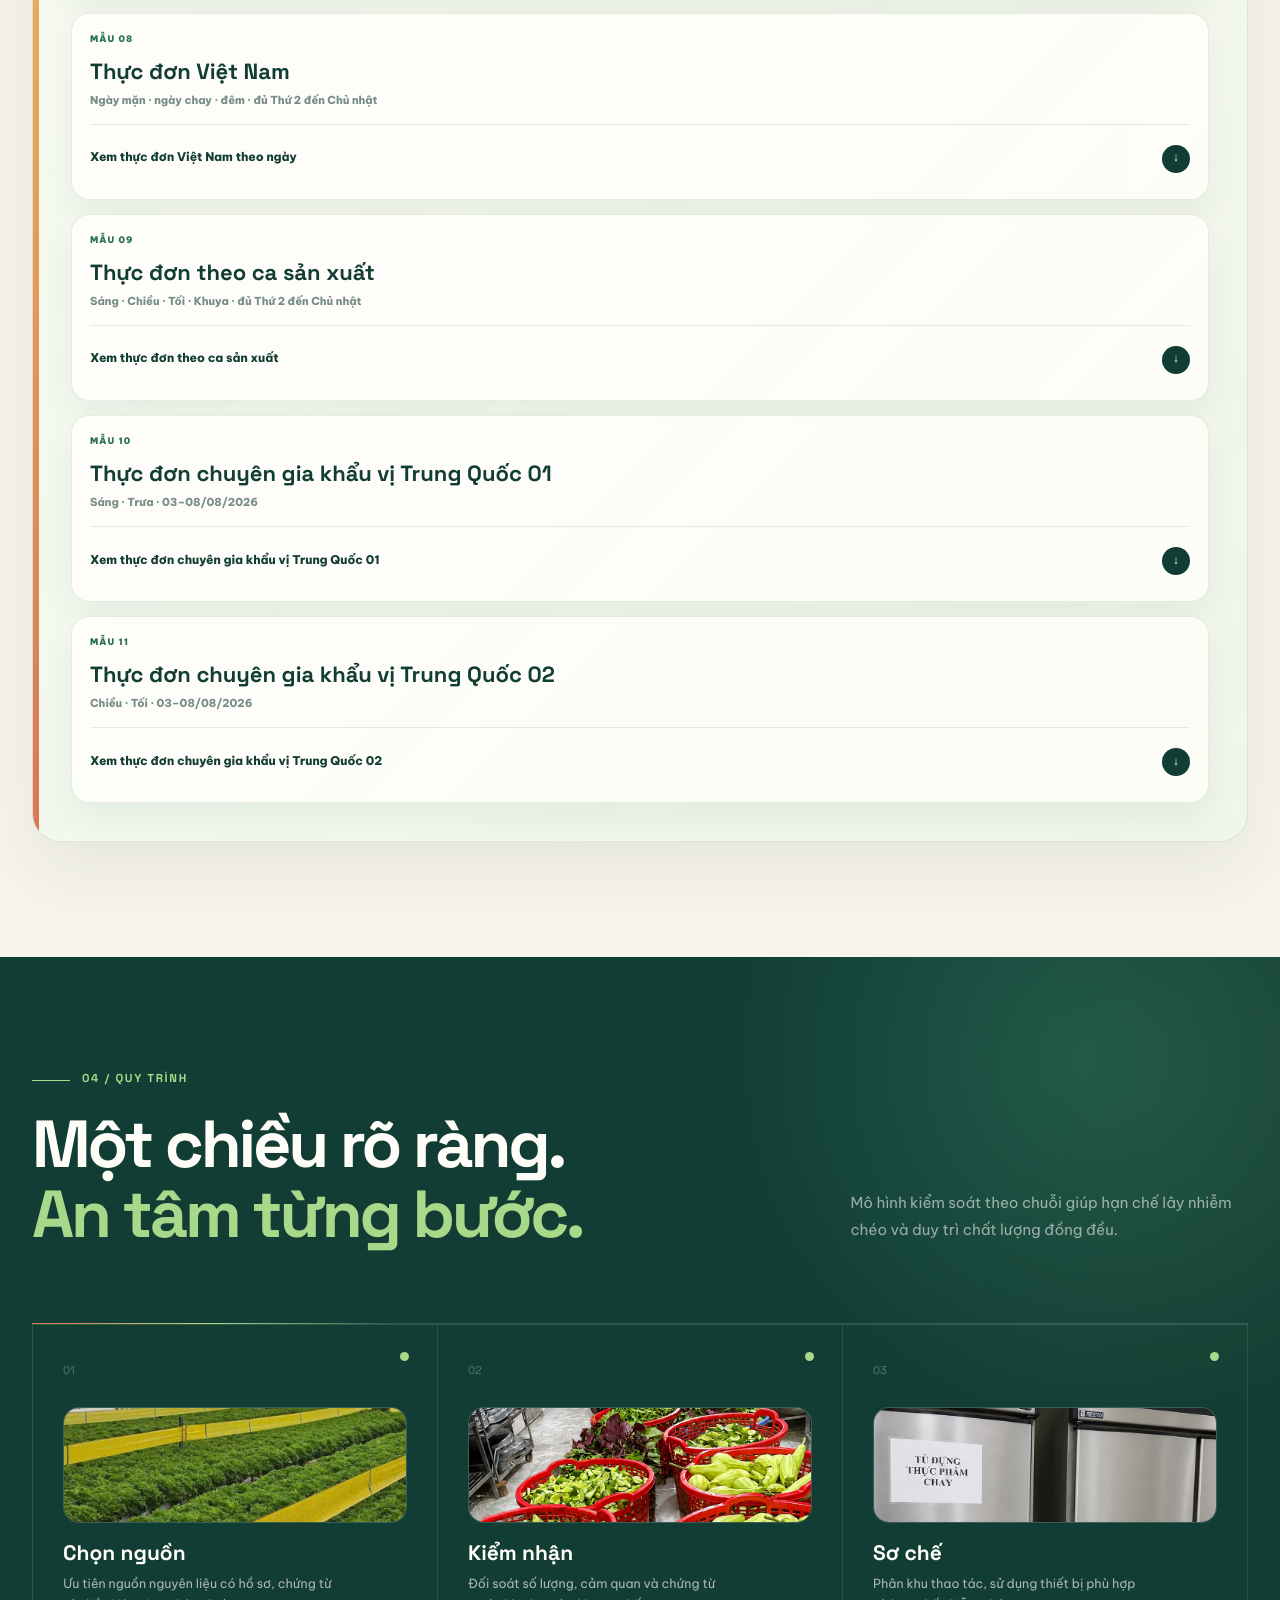
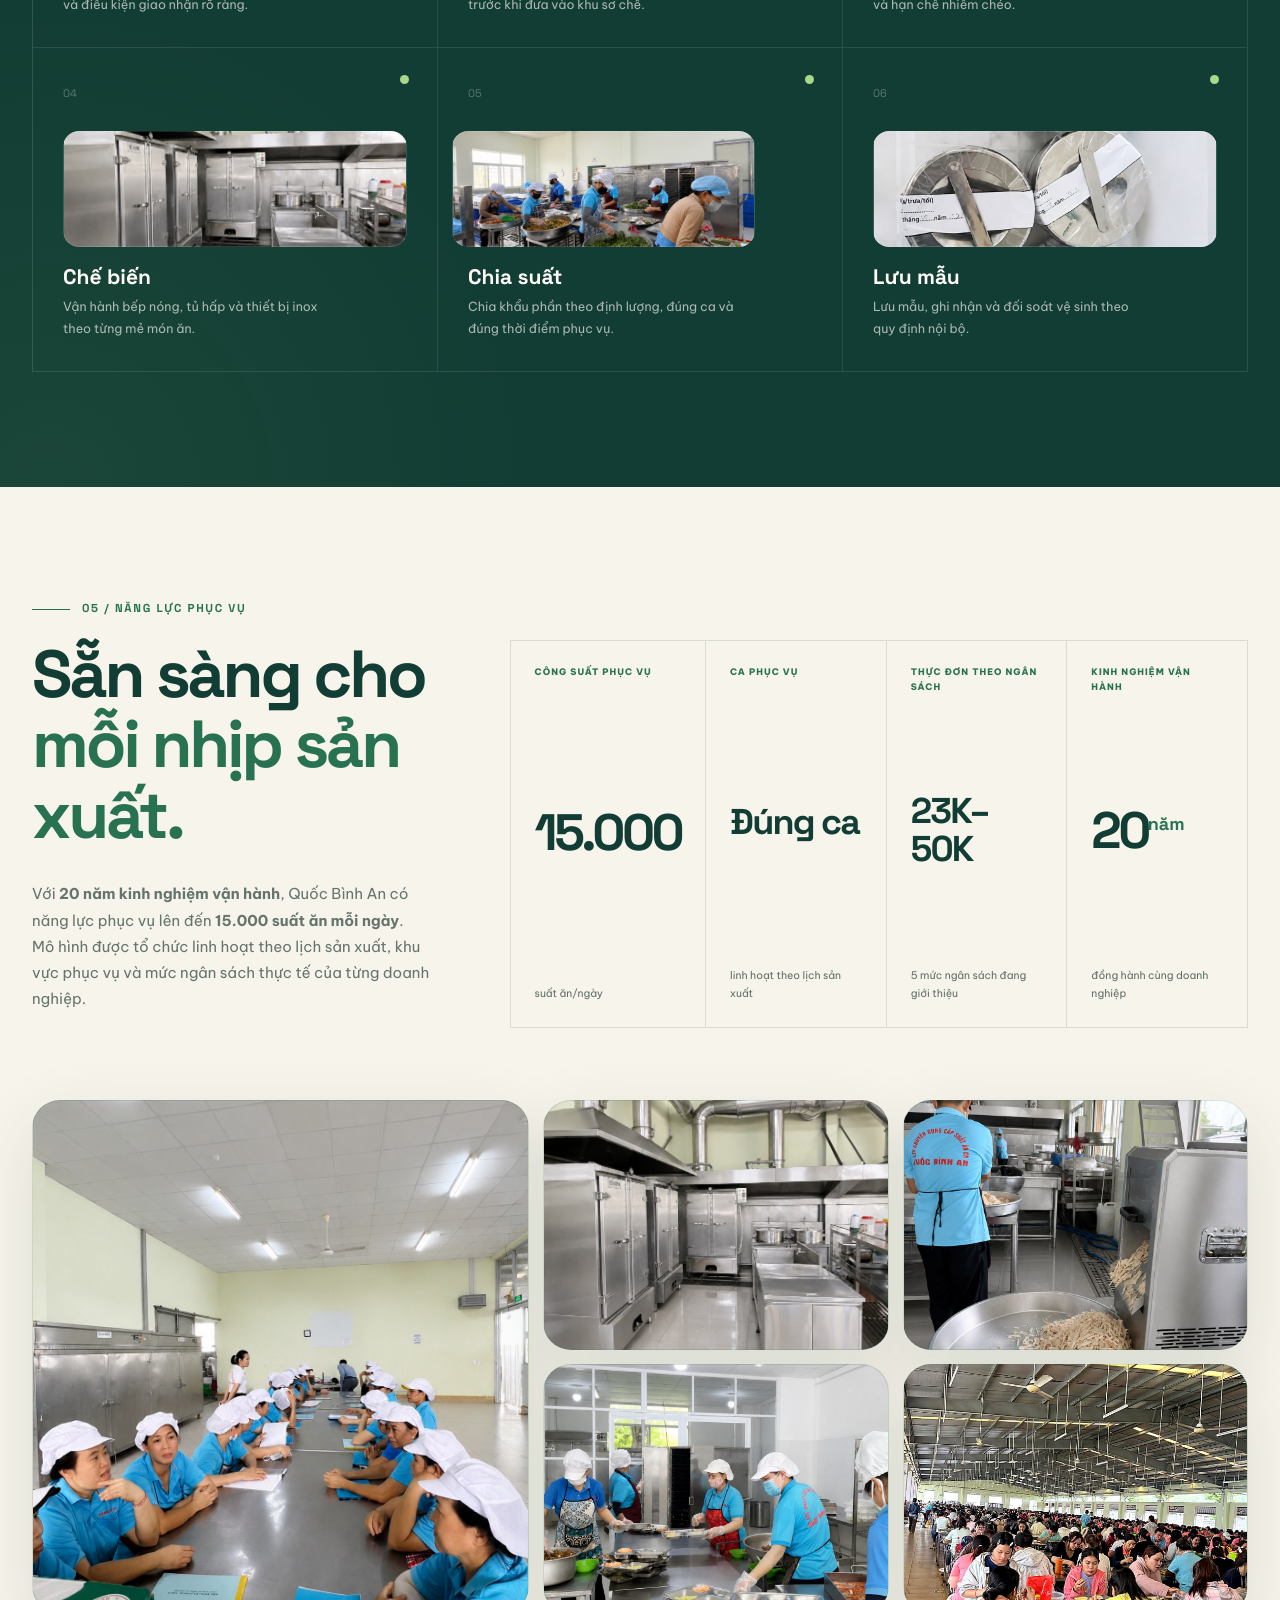
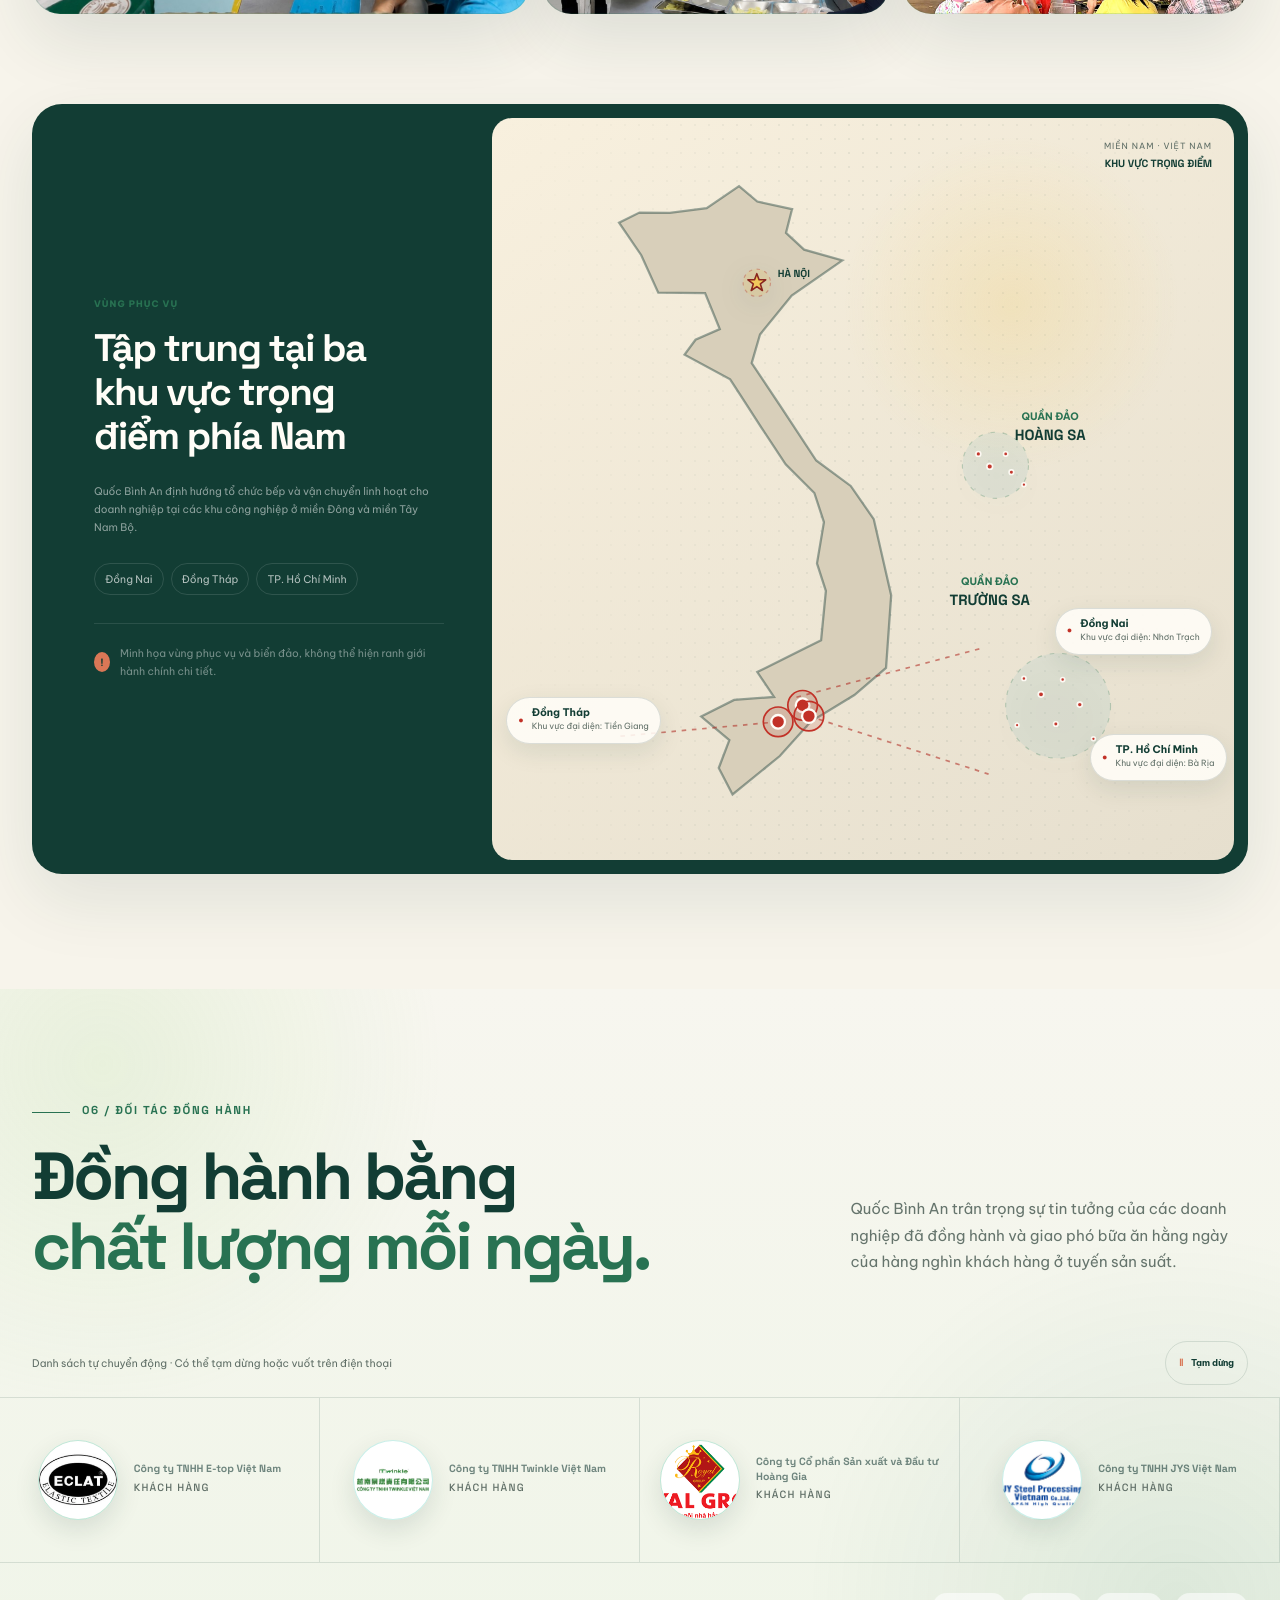
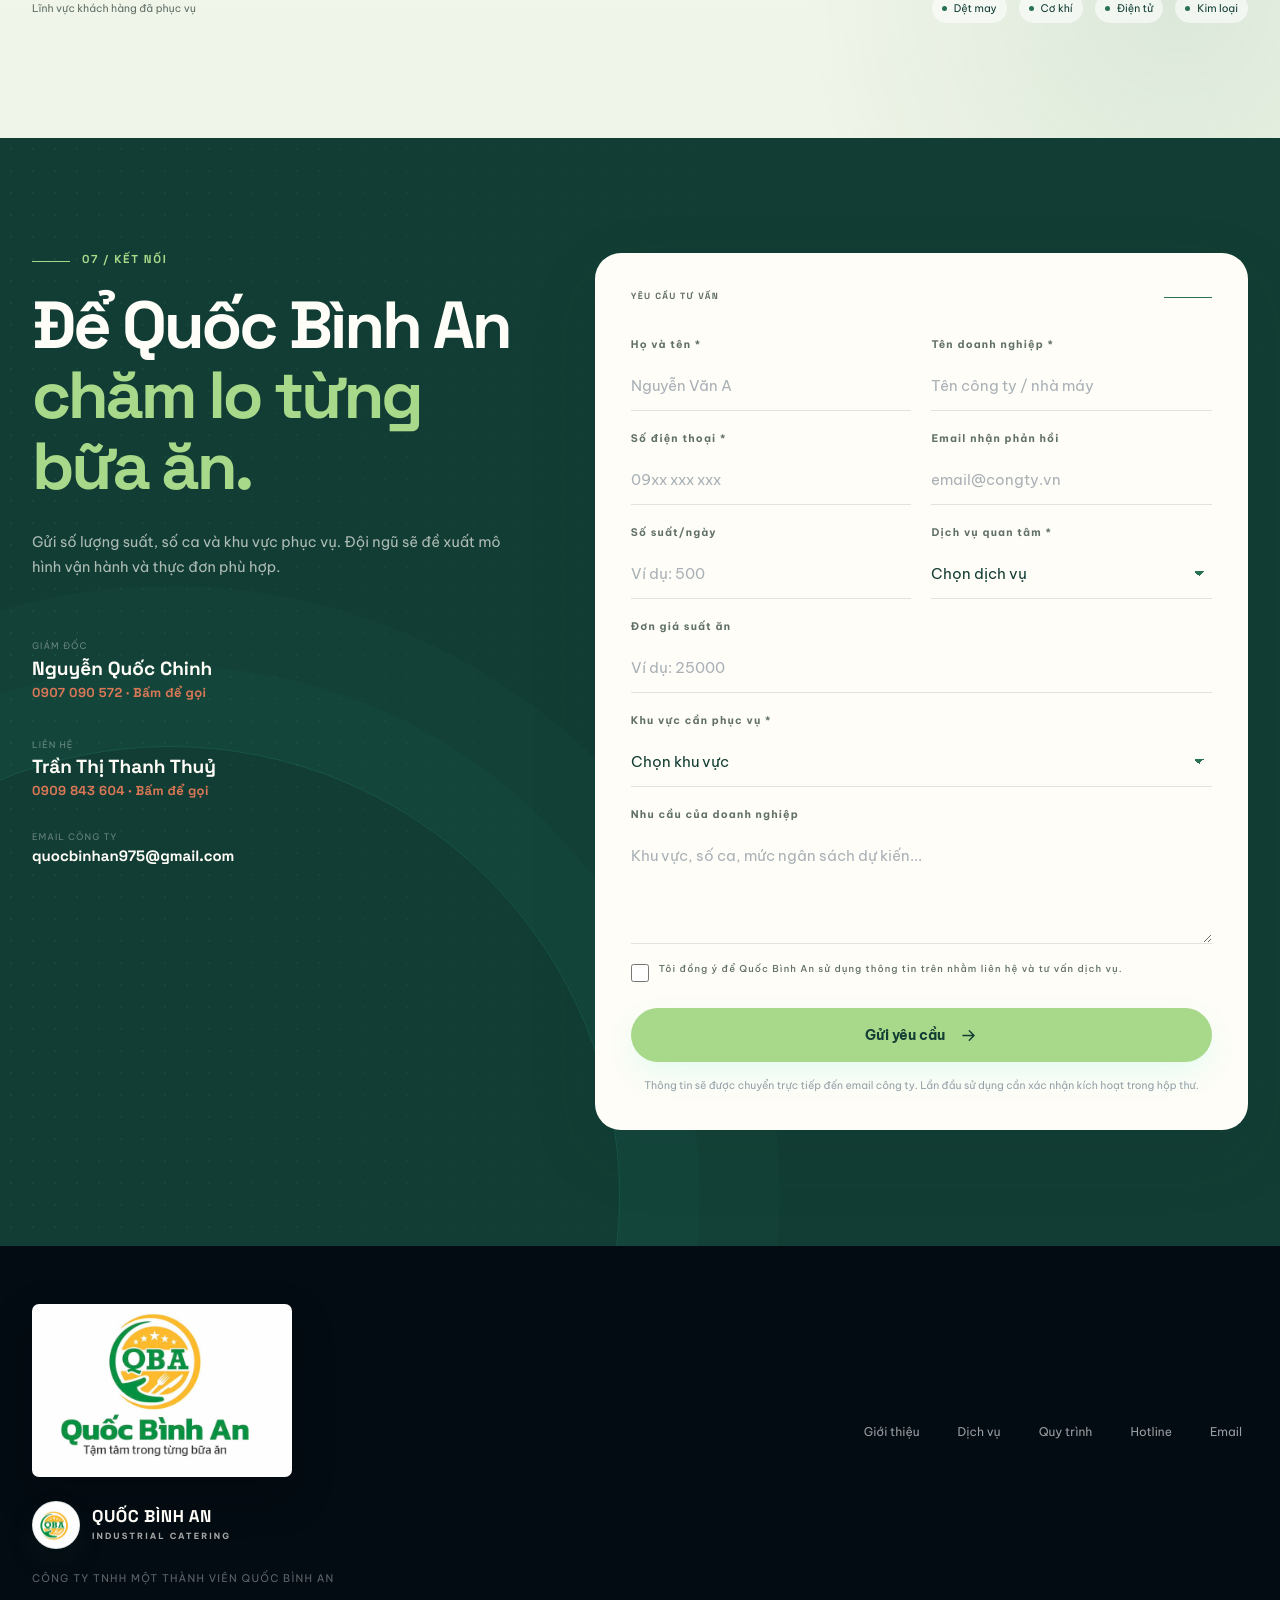
==== commit 8f14f2bb: "feat: add technical SEO foundation" ====
--- a/index.html
+++ b/index.html
@@ -12,12 +12,14 @@
     <meta name="format-detection" content="telephone=yes" />
     <meta name="theme-color" content="#173b35" />
     <meta name="color-scheme" content="light" />
+    <link rel="canonical" href="https://suatanquocbinhan.com/" />
     <meta property="og:locale" content="vi_VN" />
     <meta property="og:type" content="website" />
+    <meta property="og:url" content="https://suatanquocbinhan.com/" />
     <meta property="og:title" content="Quốc Bình An | Suất ăn công nghiệp" />
     <meta property="og:description" content="Bữa ăn an tâm, đúng giờ và đủ năng lượng cho nhà máy, xí nghiệp và doanh nghiệp." />
     <meta property="og:site_name" content="Quốc Bình An" />
-    <meta property="og:image" content="assets/qba-logo-full.jpg" />
+    <meta property="og:image" content="https://suatanquocbinhan.com/assets/qba-logo-full.jpg" />
     <meta property="og:image:type" content="image/jpeg" />
     <meta property="og:image:width" content="1280" />
     <meta property="og:image:height" content="852" />
@@ -25,7 +27,7 @@
     <meta name="twitter:card" content="summary" />
     <meta name="twitter:title" content="Quốc Bình An | Suất ăn công nghiệp" />
     <meta name="twitter:description" content="Bữa ăn an tâm, đúng giờ và đủ năng lượng cho nhà máy, xí nghiệp và doanh nghiệp." />
-    <meta name="twitter:image" content="assets/qba-logo-full.jpg" />
+    <meta name="twitter:image" content="https://suatanquocbinhan.com/assets/qba-logo-full.jpg" />
     <meta name="twitter:image:alt" content="Logo Quốc Bình An - Tận tâm trong từng bữa ăn" />
     <title>Suất ăn công nghiệp Quốc Bình An | 15.000 suất/ngày</title>
     <link rel="icon" href="assets/favicon.png" type="image/png" />
@@ -36,34 +38,57 @@
     <link rel="preconnect" href="https://fonts.gstatic.com" crossorigin />
     <link
       href="https://fonts.googleapis.com/css2?family=Be+Vietnam+Pro:wght@400;500;600;700;800&amp;family=Space+Grotesk:wght@500;600;700&amp;display=swap"
-      rel="stylesheet"
+      rel="preload"
+      as="style"
+      onload="this.onload=null;this.rel='stylesheet'"
     />
+    <noscript>
+      <link
+        href="https://fonts.googleapis.com/css2?family=Be+Vietnam+Pro:wght@400;500;600;700;800&amp;family=Space+Grotesk:wght@500;600;700&amp;display=swap"
+        rel="stylesheet"
+      />
+    </noscript>
     <script>document.documentElement.classList.add("js");</script>
     <link rel="stylesheet" href="styles.css?v=20260812-production-parity-v3" />
     <script type="application/ld+json">
       {
         "@context": "https://schema.org",
-        "@type": "Organization",
-        "name": "CÔNG TY TNHH MỘT THÀNH VIÊN QUỐC BÌNH AN",
-        "logo": "assets/qba-logo-full.jpg",
-        "image": "assets/qba-truck-bellinturf-logo.jpg",
-        "email": "mailto:quocbinhan975@gmail.com",
-        "telephone": "+84907090572",
-        "foundingDate": "2006",
-        "description": "Đơn vị cung cấp suất ăn công nghiệp và giải pháp bếp ăn cho doanh nghiệp.",
-        "areaServed": ["Đồng Nai", "Đồng Tháp", "TP. Hồ Chí Minh"],
-        "contactPoint": [
+        "@graph": [
           {
-            "@type": "ContactPoint",
-            "telephone": "+84907090572",
-            "contactType": "sales",
-            "availableLanguage": "Vietnamese"
+            "@type": "WebSite",
+            "@id": "https://suatanquocbinhan.com/#website",
+            "url": "https://suatanquocbinhan.com/",
+            "name": "Quốc Bình An",
+            "inLanguage": "vi",
+            "publisher": { "@id": "https://suatanquocbinhan.com/#organization" }
           },
           {
-            "@type": "ContactPoint",
-            "telephone": "+84909843604",
-            "contactType": "customer service",
-            "availableLanguage": "Vietnamese"
+            "@type": "Organization",
+            "@id": "https://suatanquocbinhan.com/#organization",
+            "url": "https://suatanquocbinhan.com/",
+            "name": "CÔNG TY TNHH MỘT THÀNH VIÊN QUỐC BÌNH AN",
+            "alternateName": "Quốc Bình An",
+            "logo": "https://suatanquocbinhan.com/assets/qba-logo-full.jpg",
+            "image": "https://suatanquocbinhan.com/assets/qba-truck-bellinturf-logo.jpg",
+            "email": "mailto:quocbinhan975@gmail.com",
+            "telephone": "+84907090572",
+            "foundingDate": "2006",
+            "description": "Đơn vị cung cấp suất ăn công nghiệp và giải pháp bếp ăn cho doanh nghiệp.",
+            "areaServed": ["Đồng Nai", "Đồng Tháp", "TP. Hồ Chí Minh"],
+            "contactPoint": [
+              {
+                "@type": "ContactPoint",
+                "telephone": "+84907090572",
+                "contactType": "sales",
+                "availableLanguage": "Vietnamese"
+              },
+              {
+                "@type": "ContactPoint",
+                "telephone": "+84909843604",
+                "contactType": "customer service",
+                "availableLanguage": "Vietnamese"
+              }
+            ]
           }
         ]
       }
@@ -1196,8 +1221,8 @@
 
     <div class="image-editor-toast" id="image-editor-toast" role="status" aria-live="polite"></div>
 
-    <script src="draft-final-config.js?v=20260813-final-v1"></script>
-    <script src="i18n.js?v=20260813-final-v6"></script>
-    <script src="script.js?v=20260813-final-v4"></script>
+    <script src="draft-final-config.js?v=20260813-final-v1" defer></script>
+    <script src="i18n.js?v=20260813-final-v6" defer></script>
+    <script src="script.js?v=20260818-seo-v1" defer></script>
   </body>
 </html>
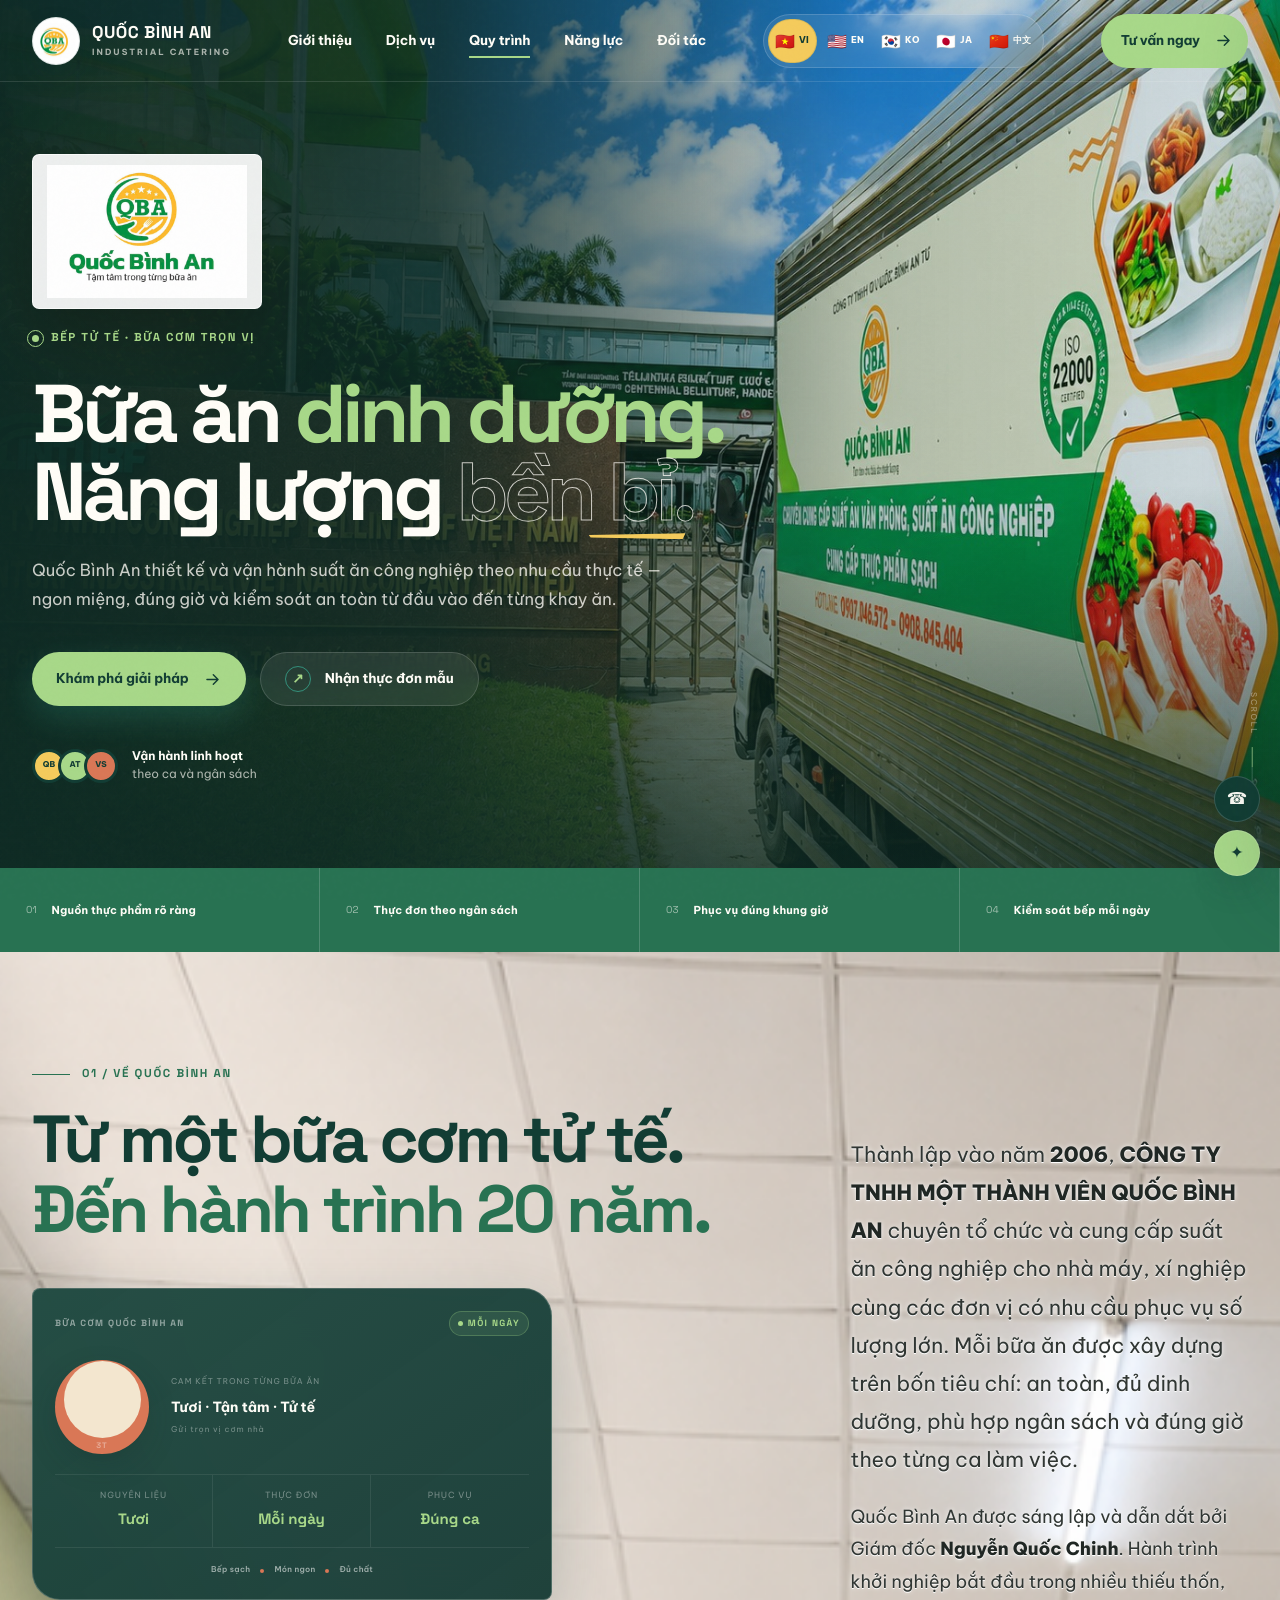
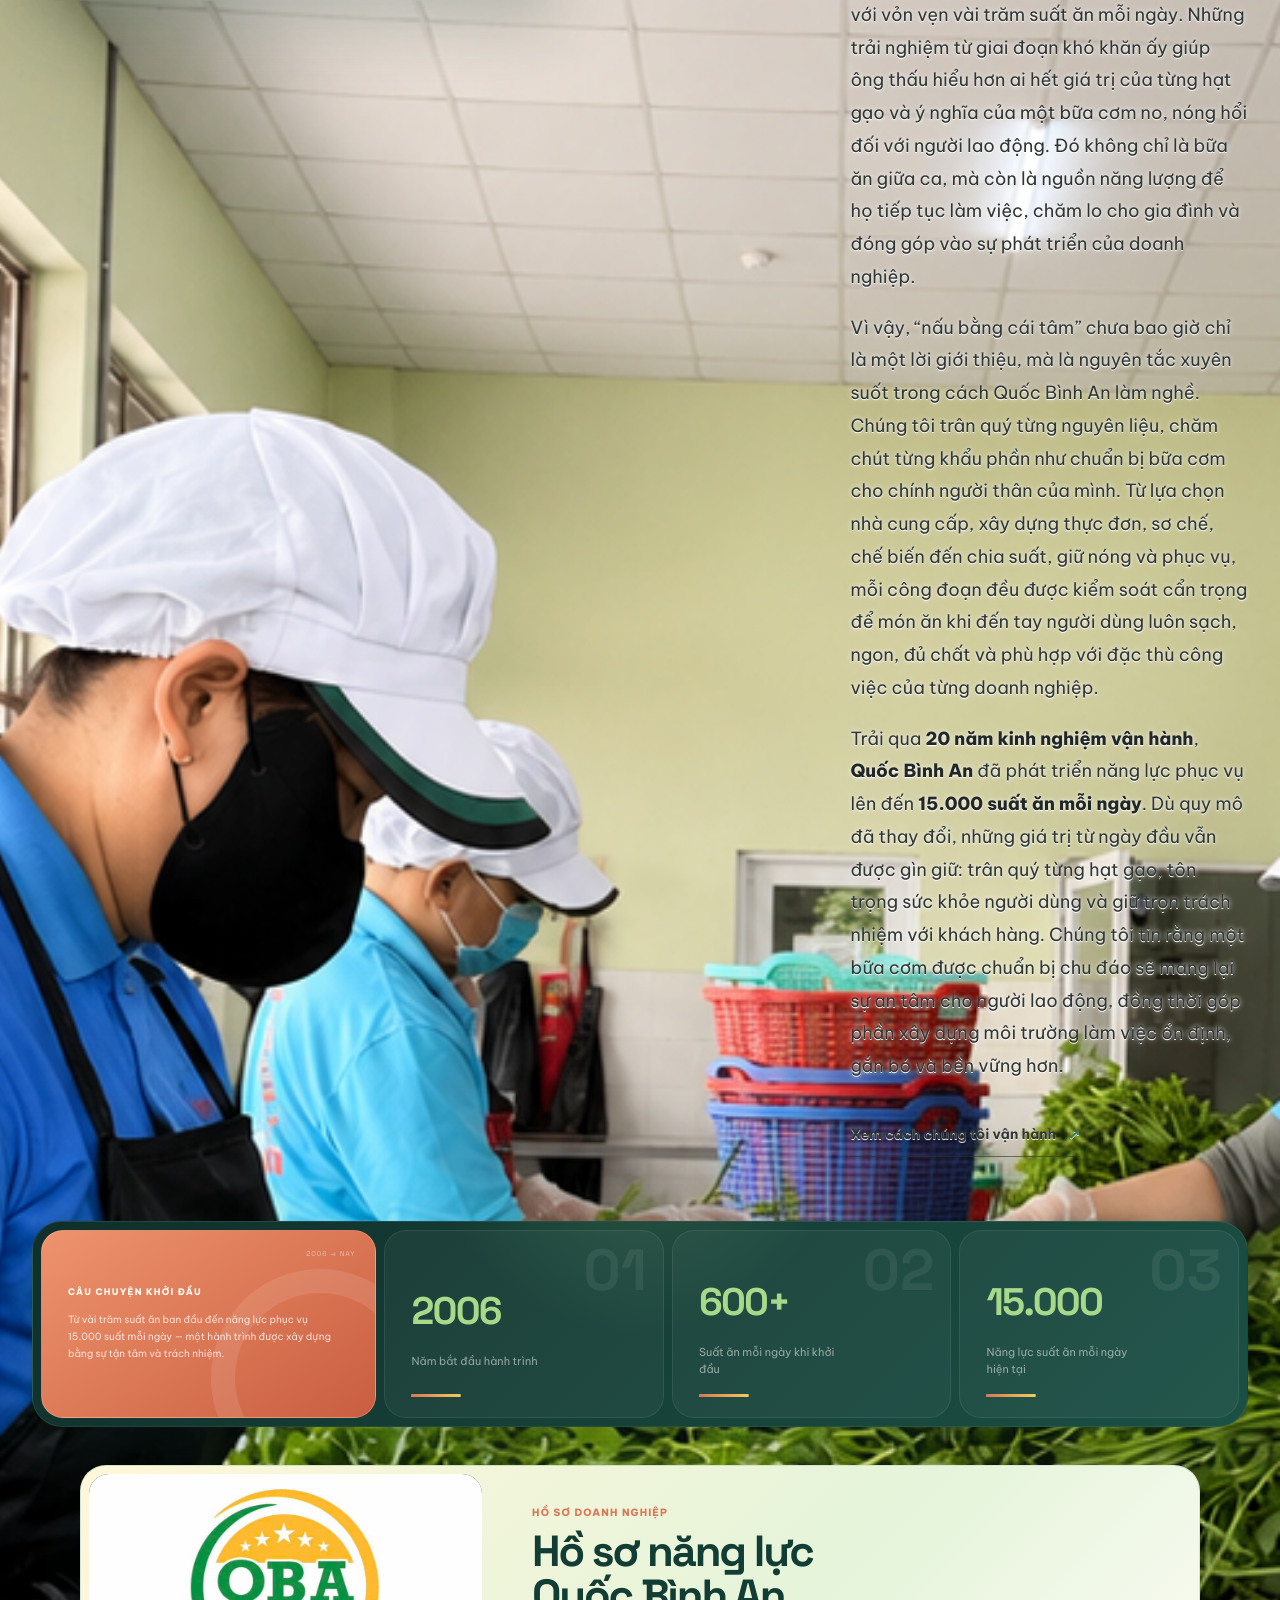
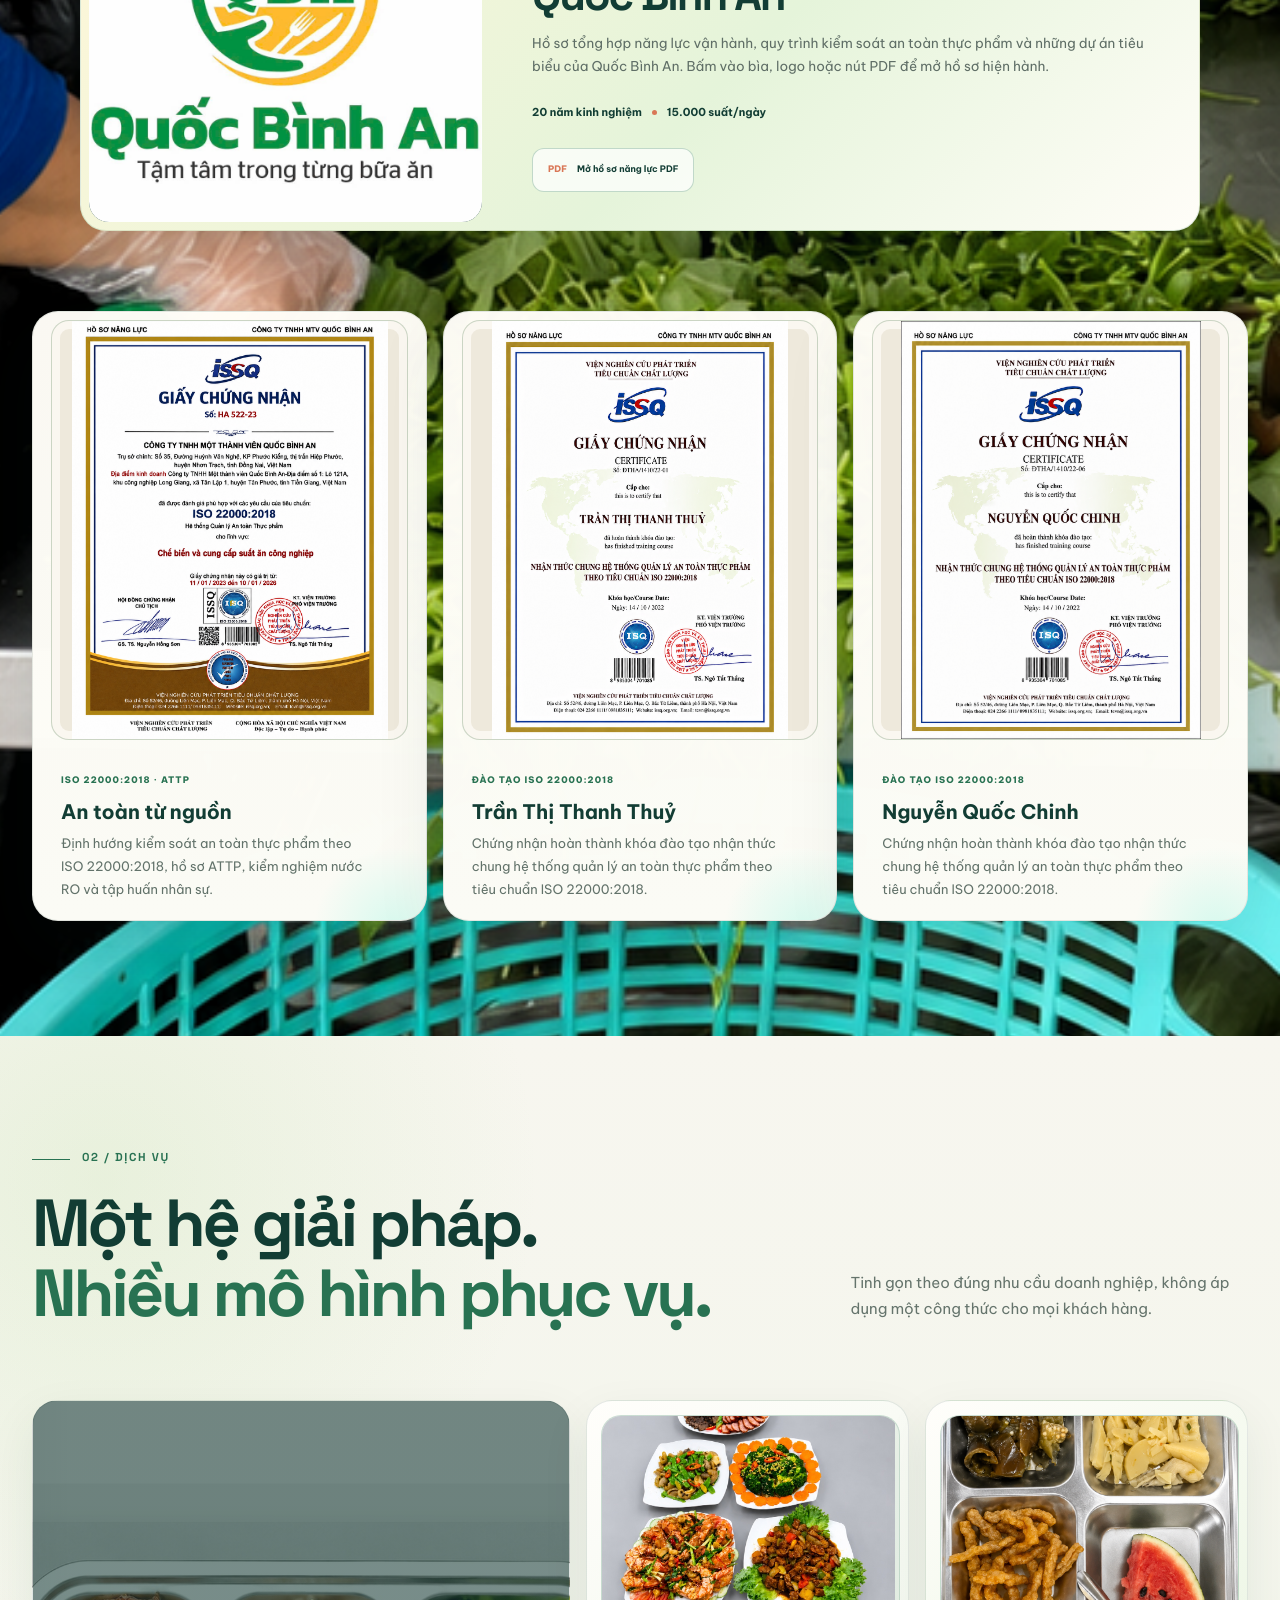
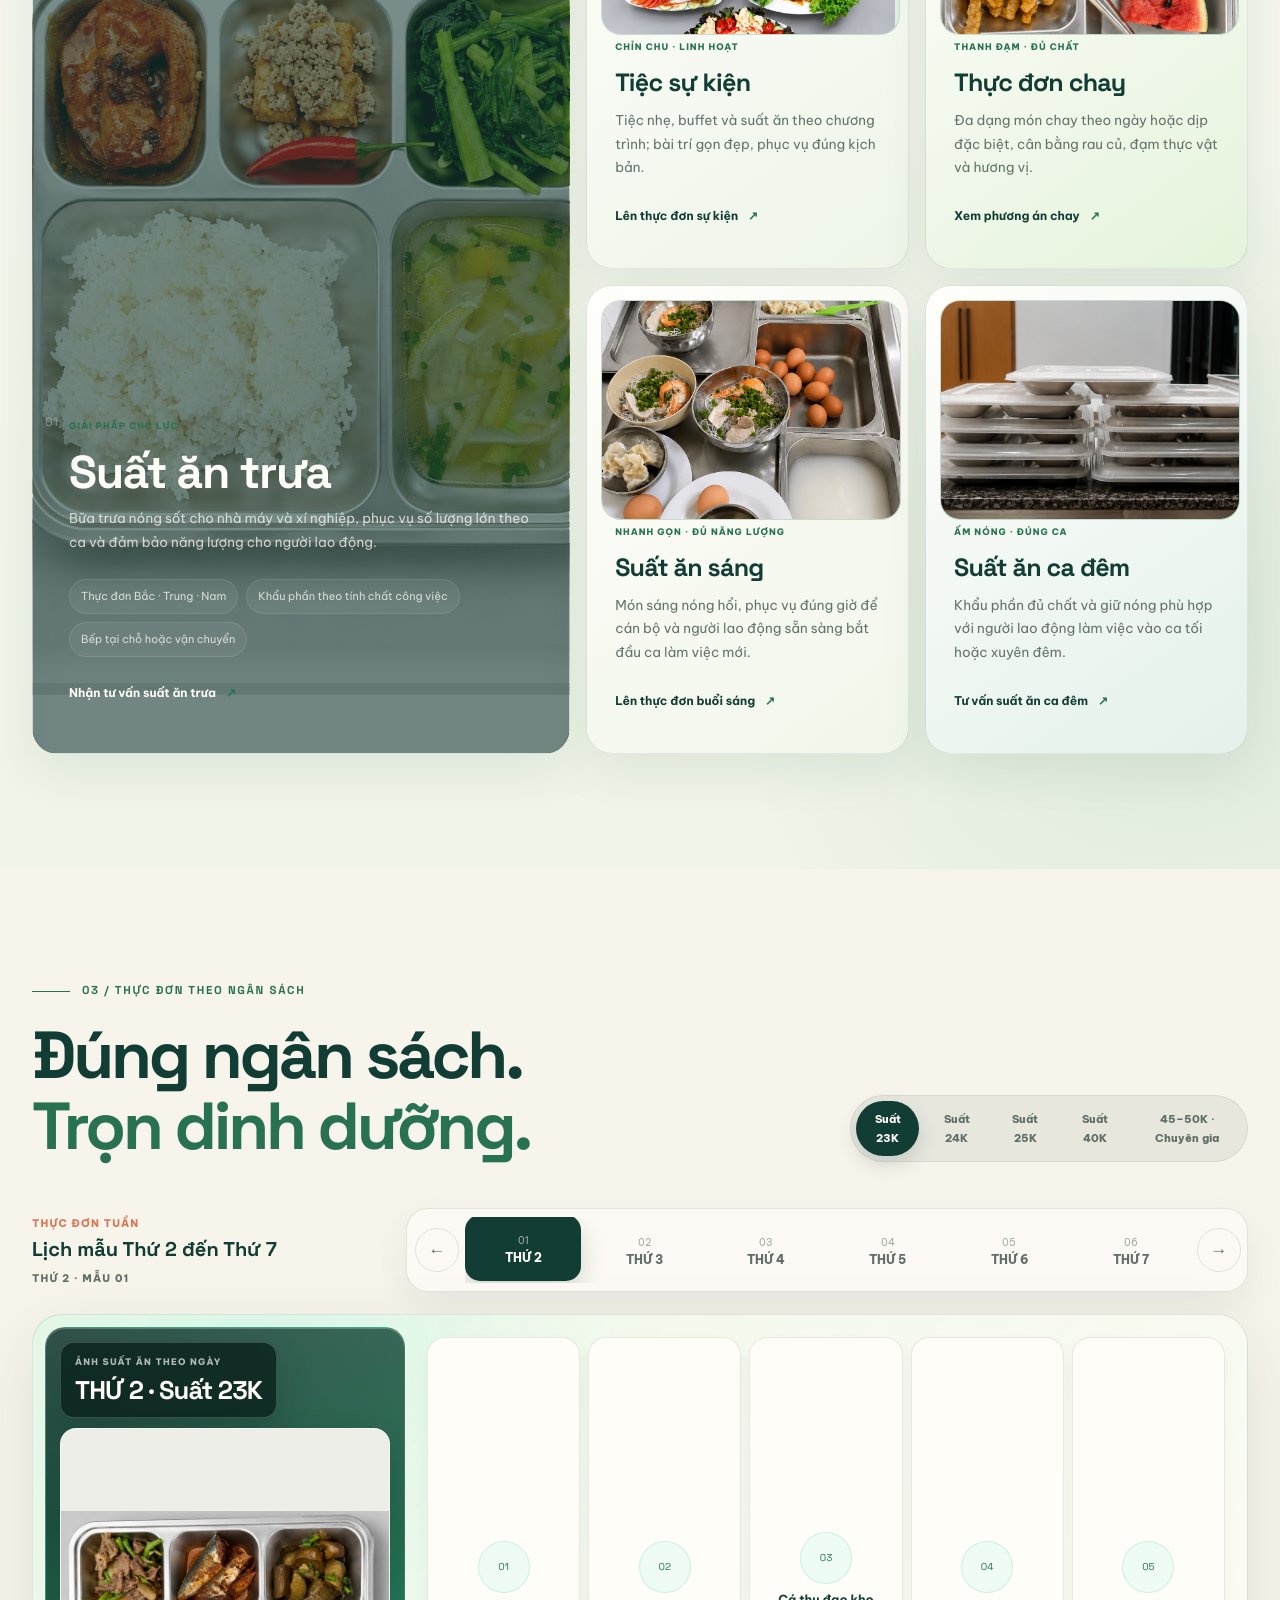
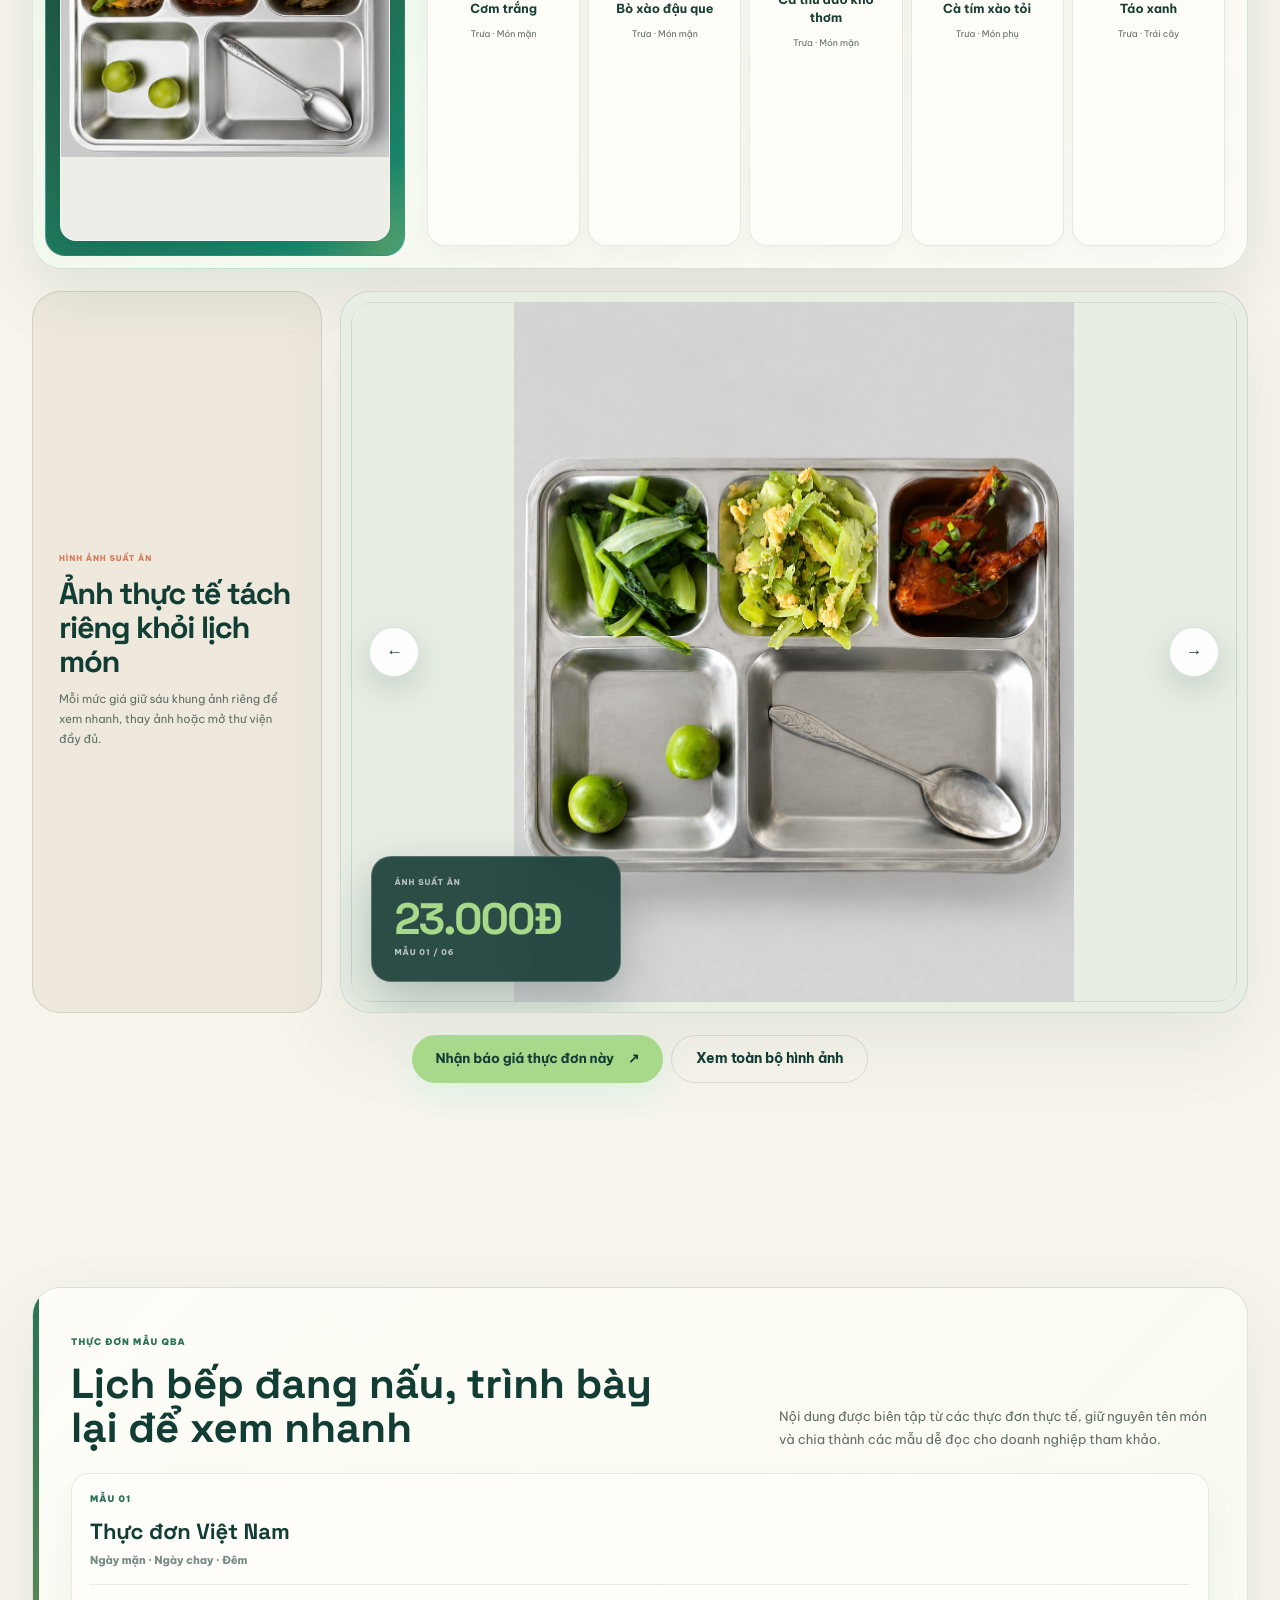
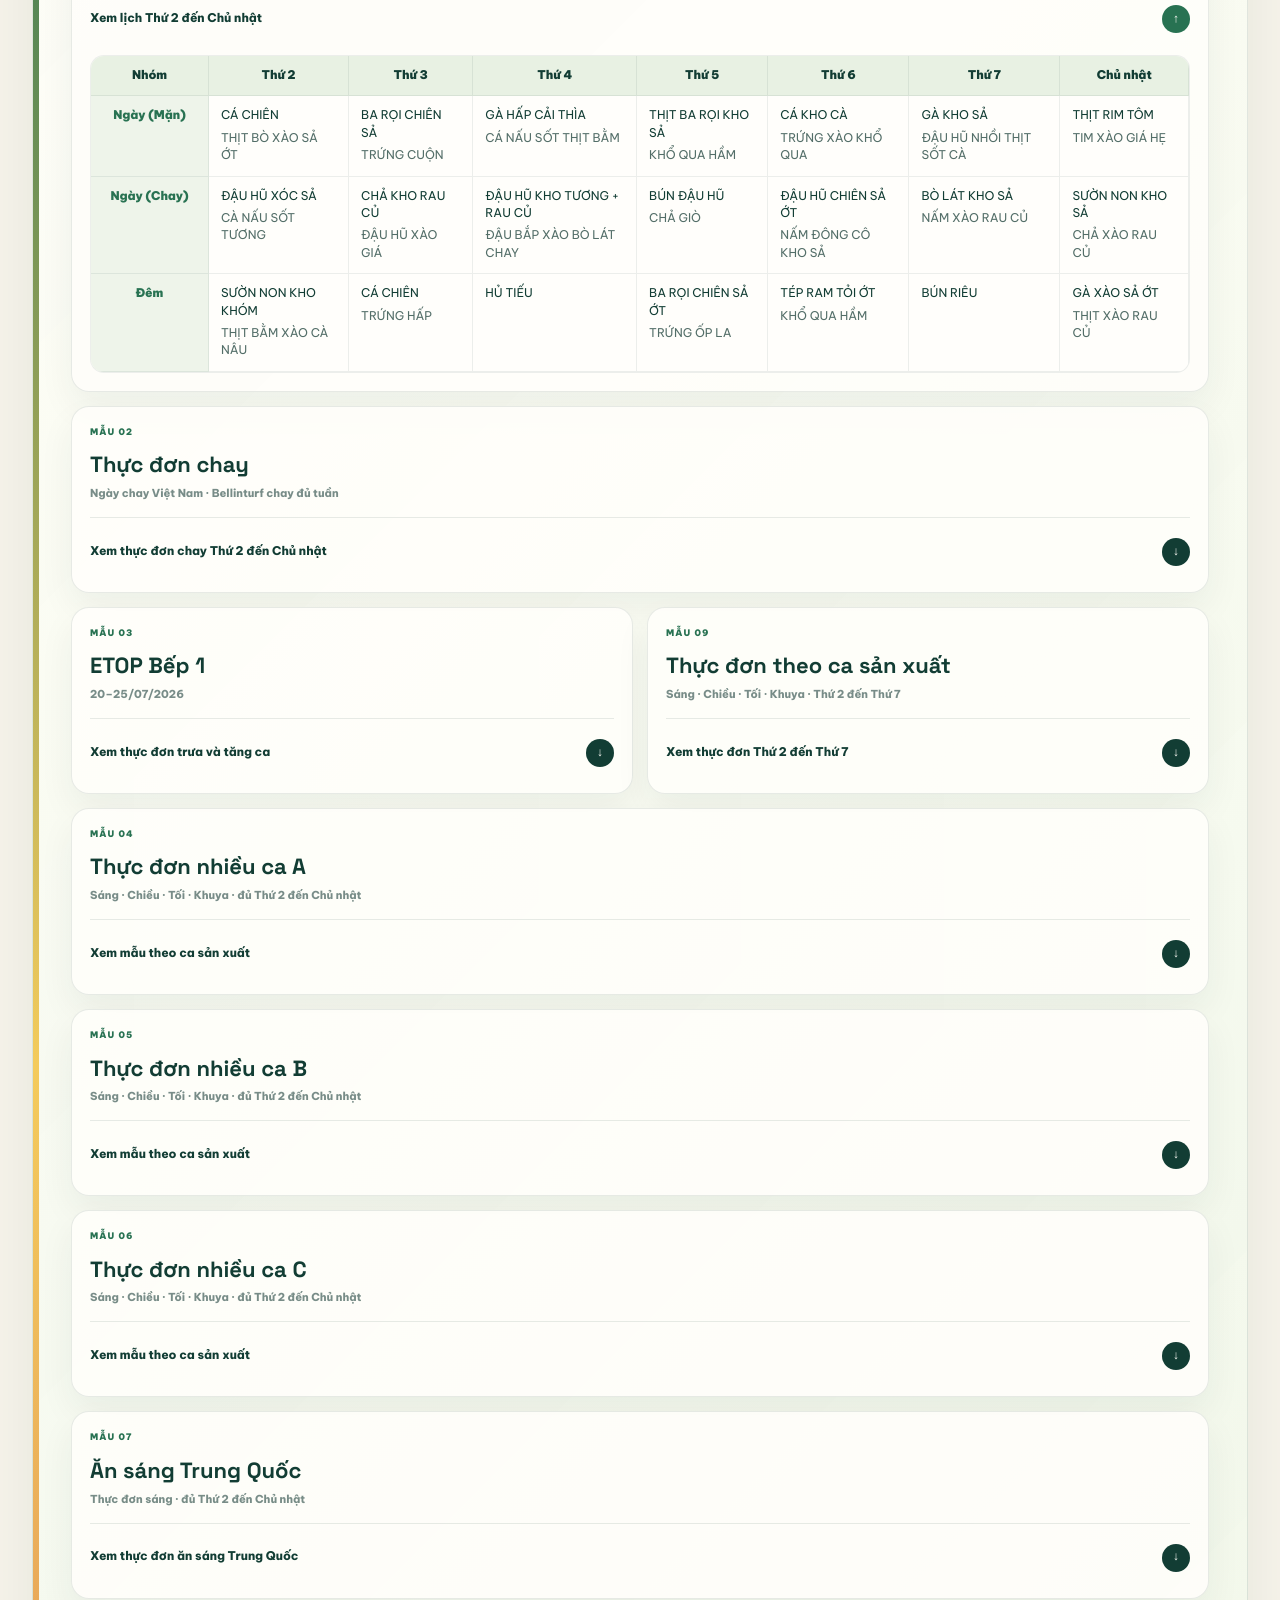
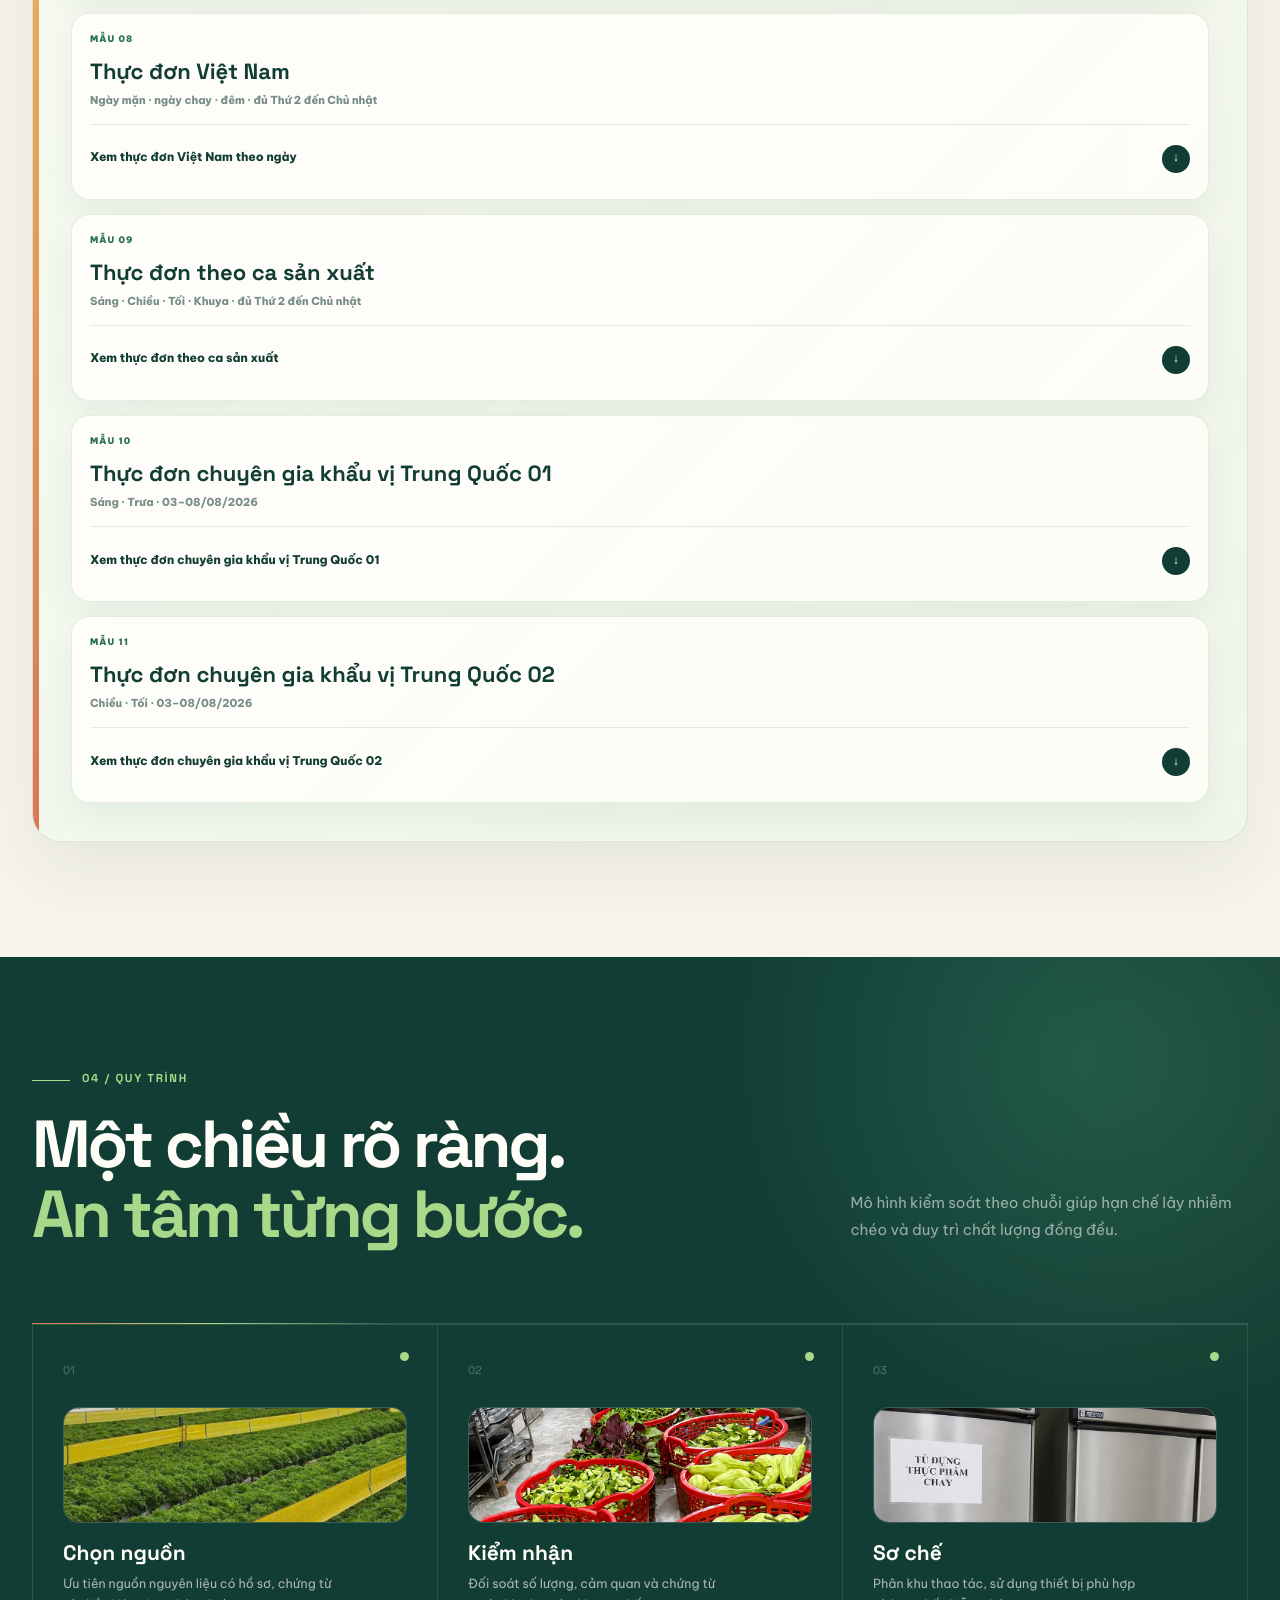
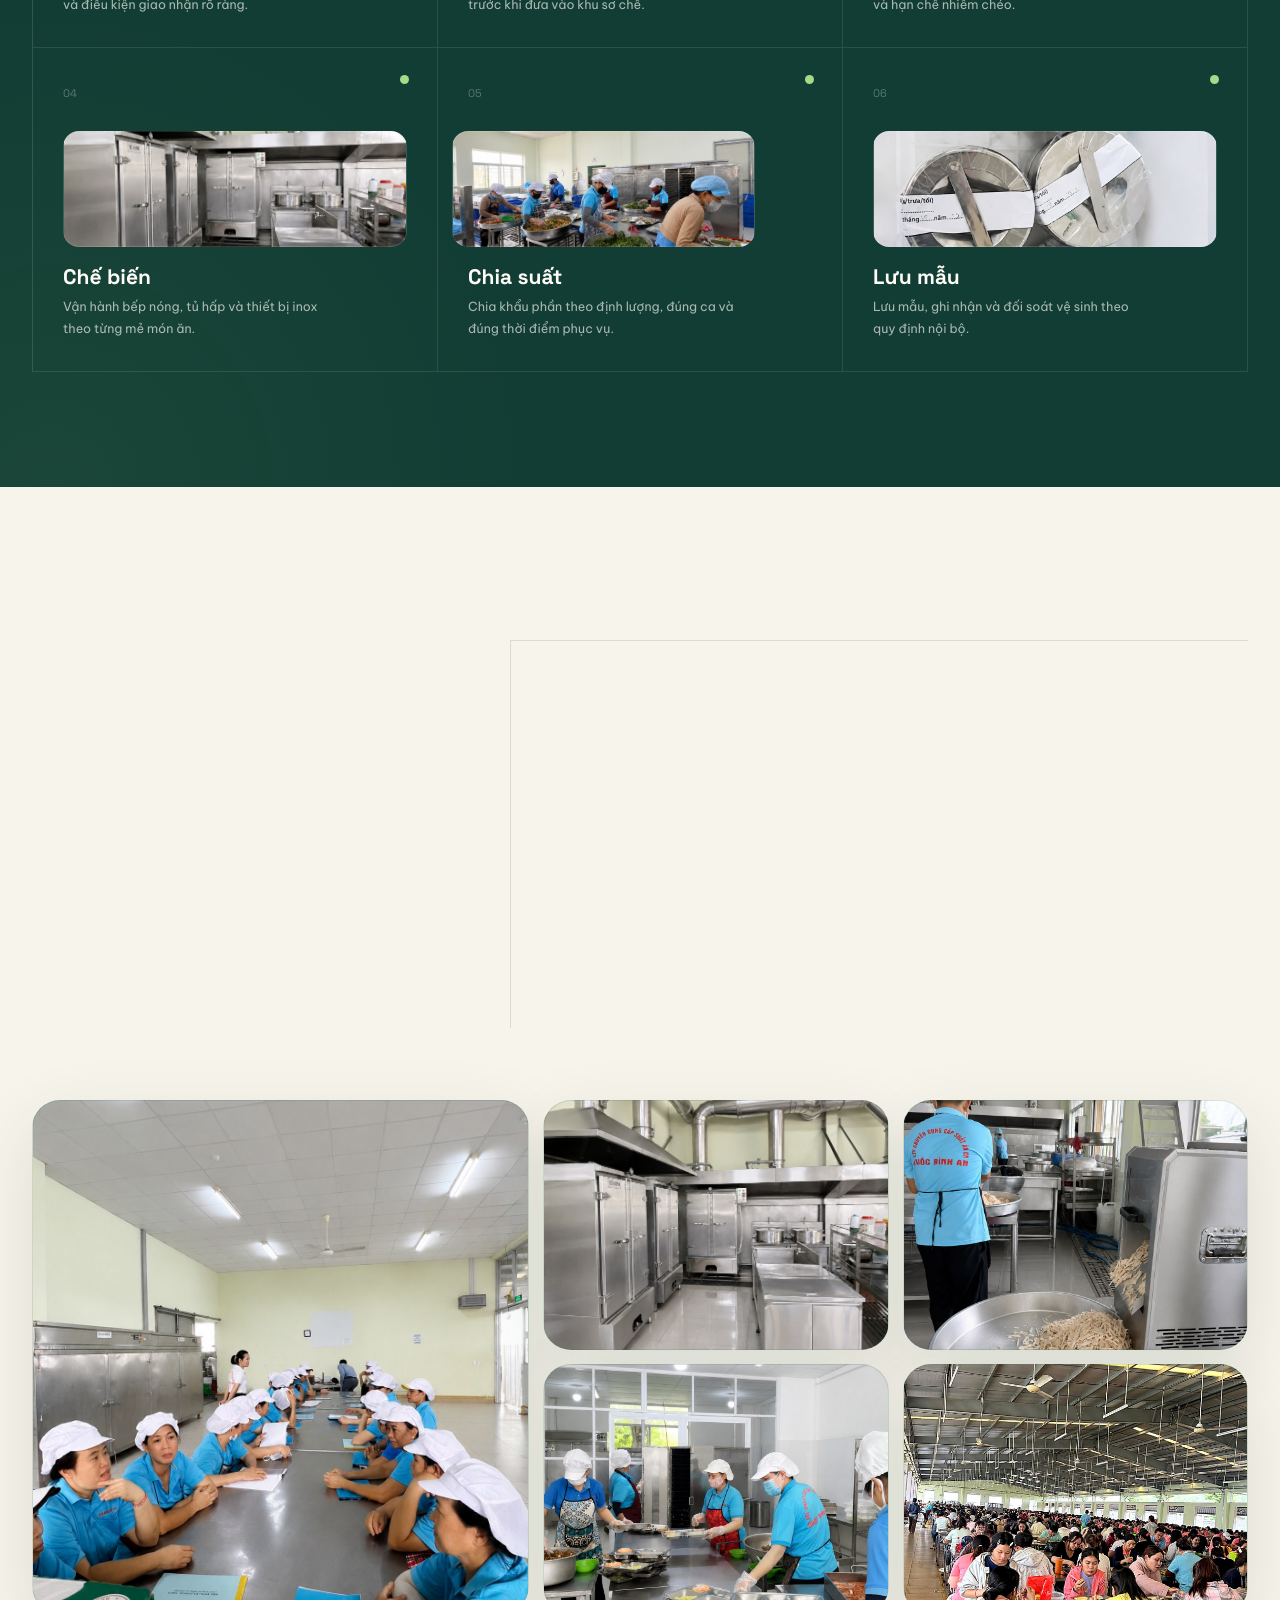
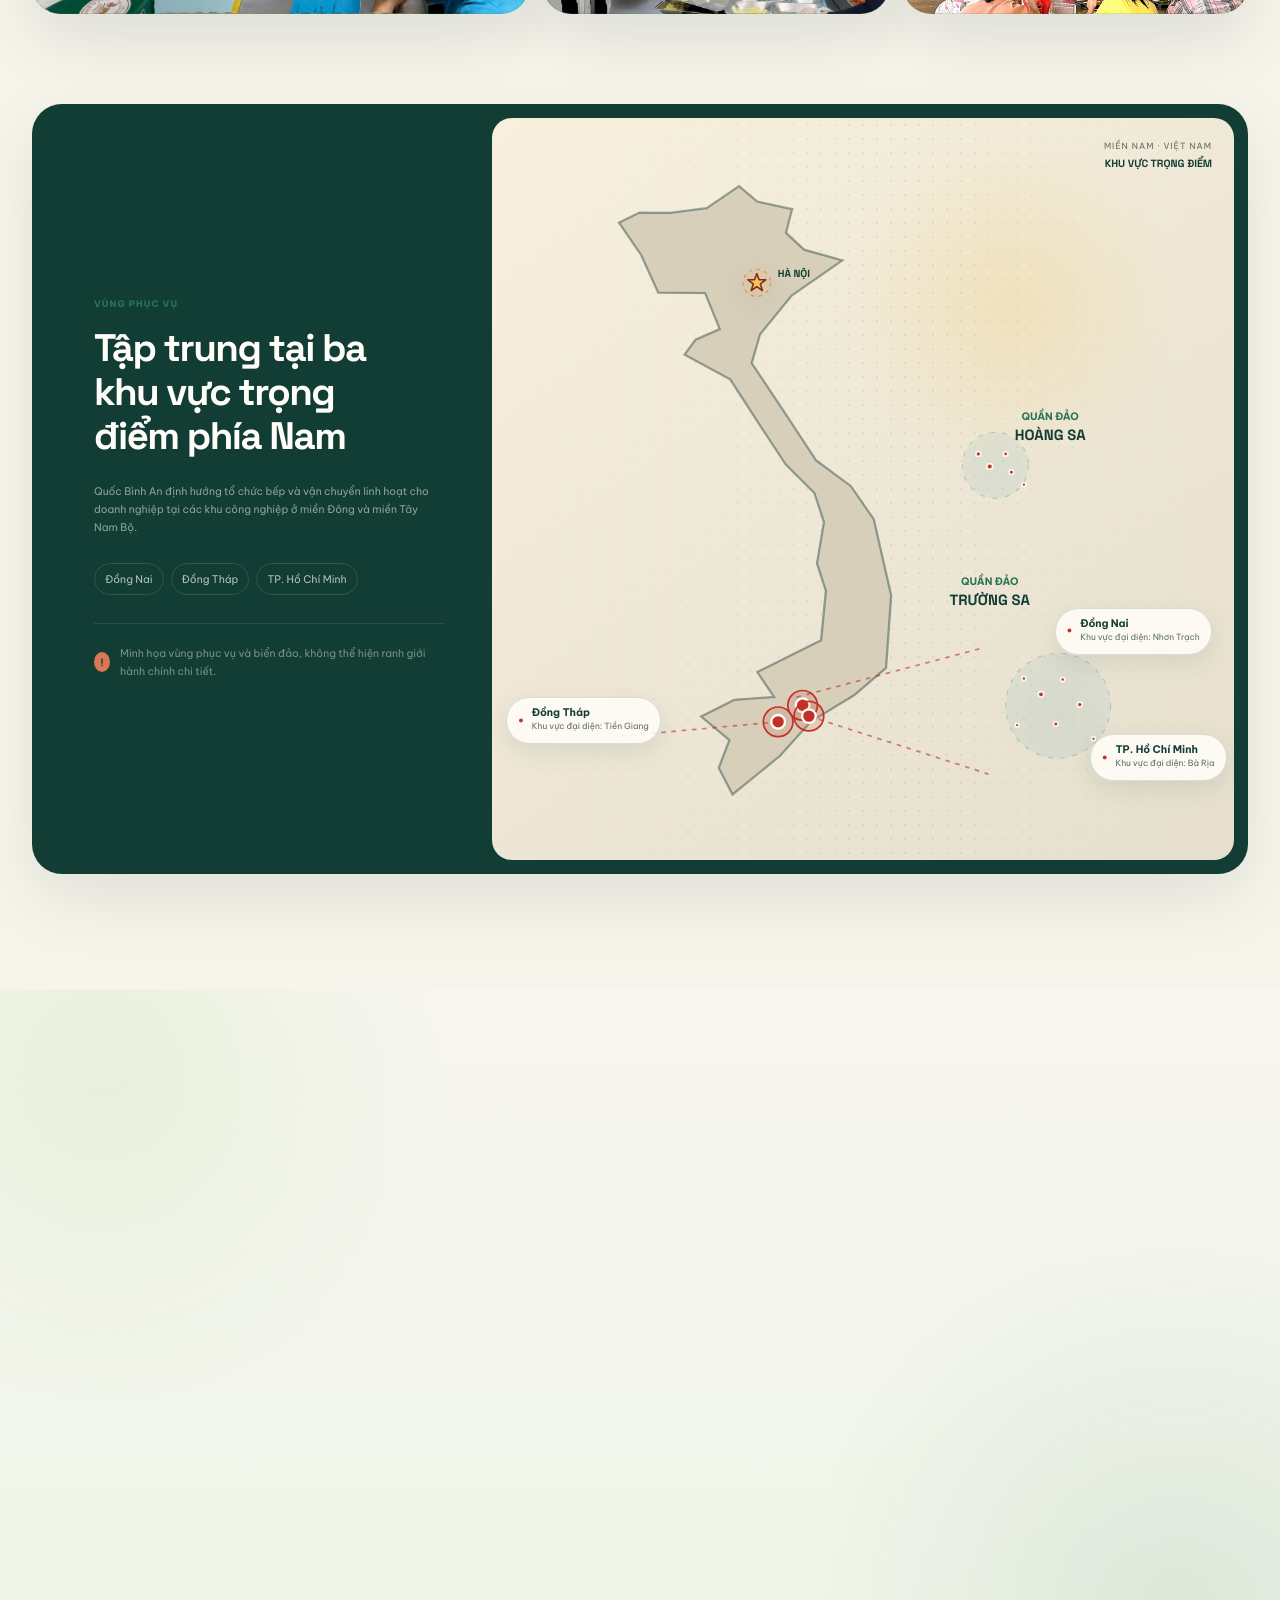
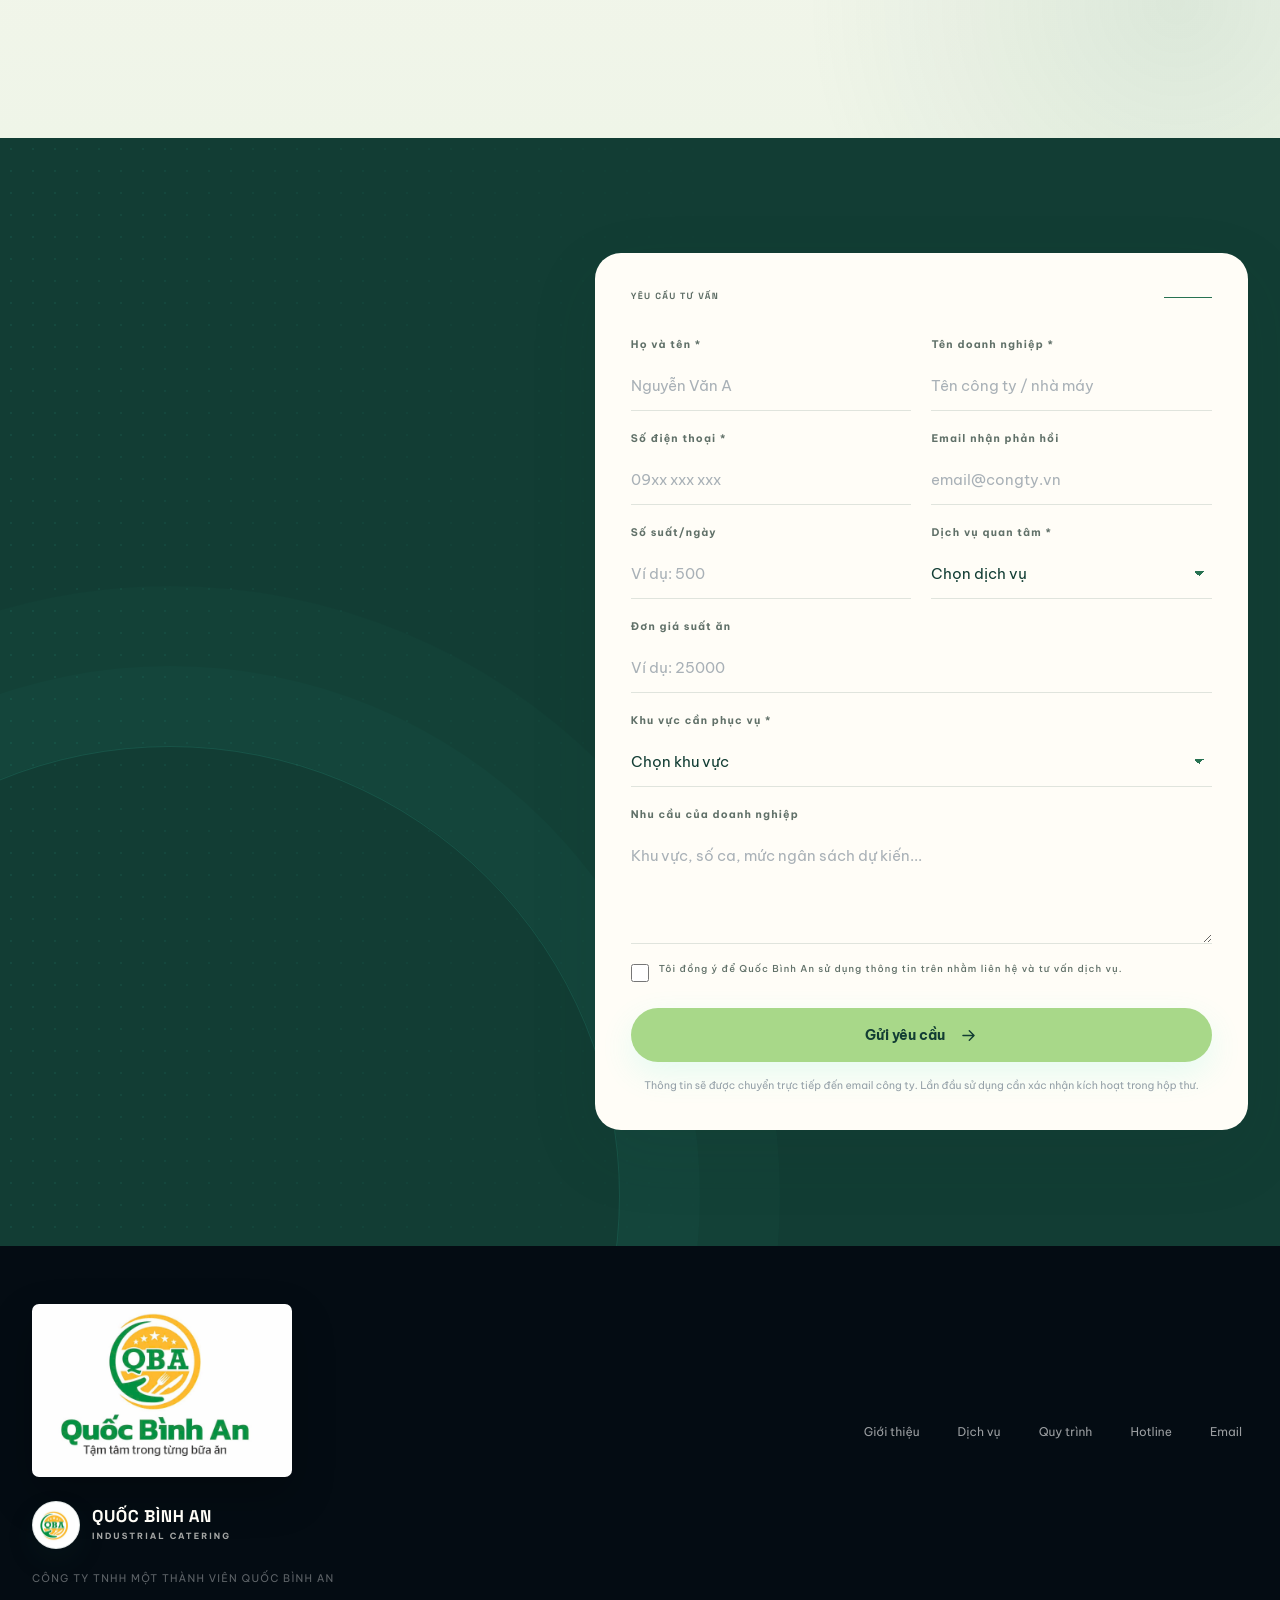
==== commit b1ef2219: "seo: connect service entity to organization" ====
--- a/index.html
+++ b/index.html
@@ -63,6 +63,29 @@
             "publisher": { "@id": "https://suatanquocbinhan.com/#organization" }
           },
           {
+            "@type": "WebPage",
+            "@id": "https://suatanquocbinhan.com/#webpage",
+            "url": "https://suatanquocbinhan.com/",
+            "name": "Suất ăn công nghiệp Quốc Bình An | 15.000 suất/ngày",
+            "isPartOf": { "@id": "https://suatanquocbinhan.com/#website" },
+            "about": { "@id": "https://suatanquocbinhan.com/#organization" },
+            "mainEntity": { "@id": "https://suatanquocbinhan.com/#industrial-catering-service" },
+            "inLanguage": "vi"
+          },
+          {
+            "@type": "Service",
+            "@id": "https://suatanquocbinhan.com/#industrial-catering-service",
+            "url": "https://suatanquocbinhan.com/#services",
+            "name": "Suất ăn công nghiệp",
+            "serviceType": "Suất ăn công nghiệp",
+            "provider": { "@id": "https://suatanquocbinhan.com/#organization" },
+            "areaServed": [
+              { "@type": "AdministrativeArea", "name": "Đồng Nai" },
+              { "@type": "AdministrativeArea", "name": "Đồng Tháp" },
+              { "@type": "AdministrativeArea", "name": "TP. Hồ Chí Minh" }
+            ]
+          },
+          {
             "@type": "Organization",
             "@id": "https://suatanquocbinhan.com/#organization",
             "url": "https://suatanquocbinhan.com/",
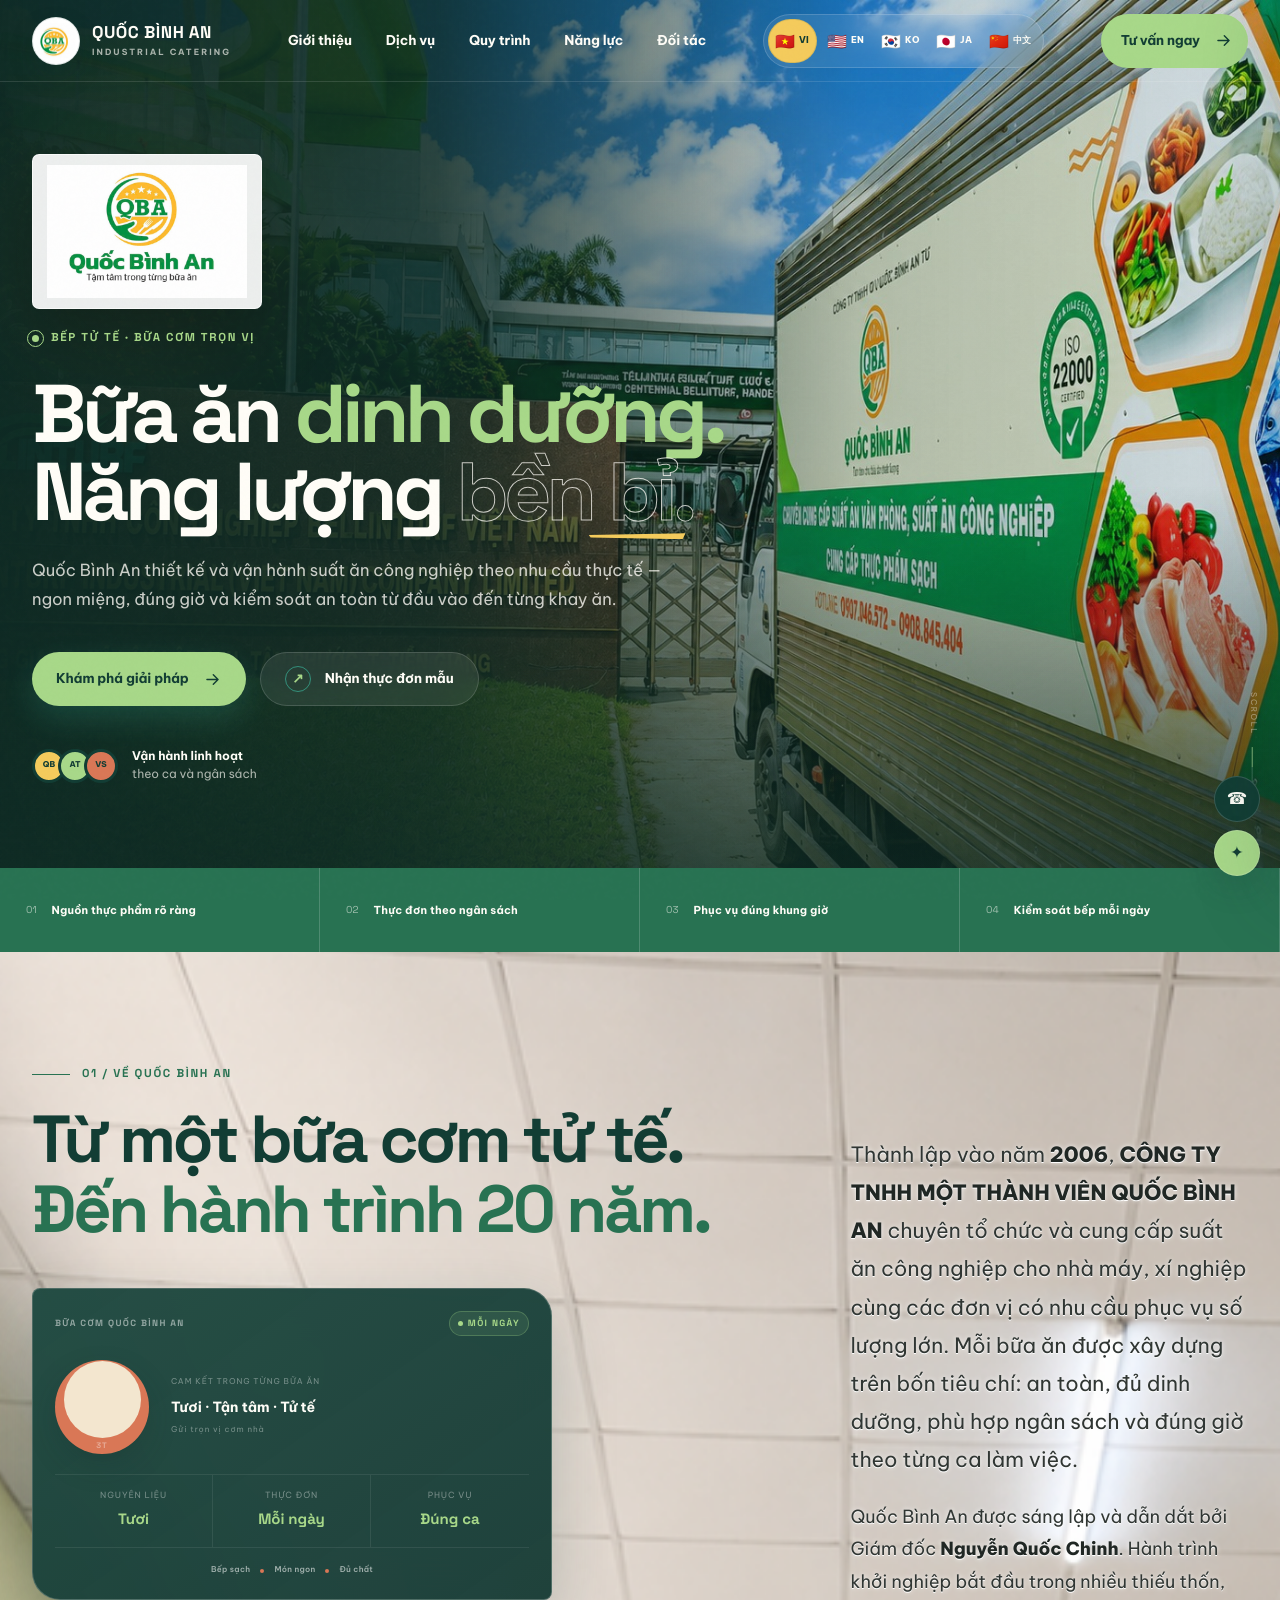
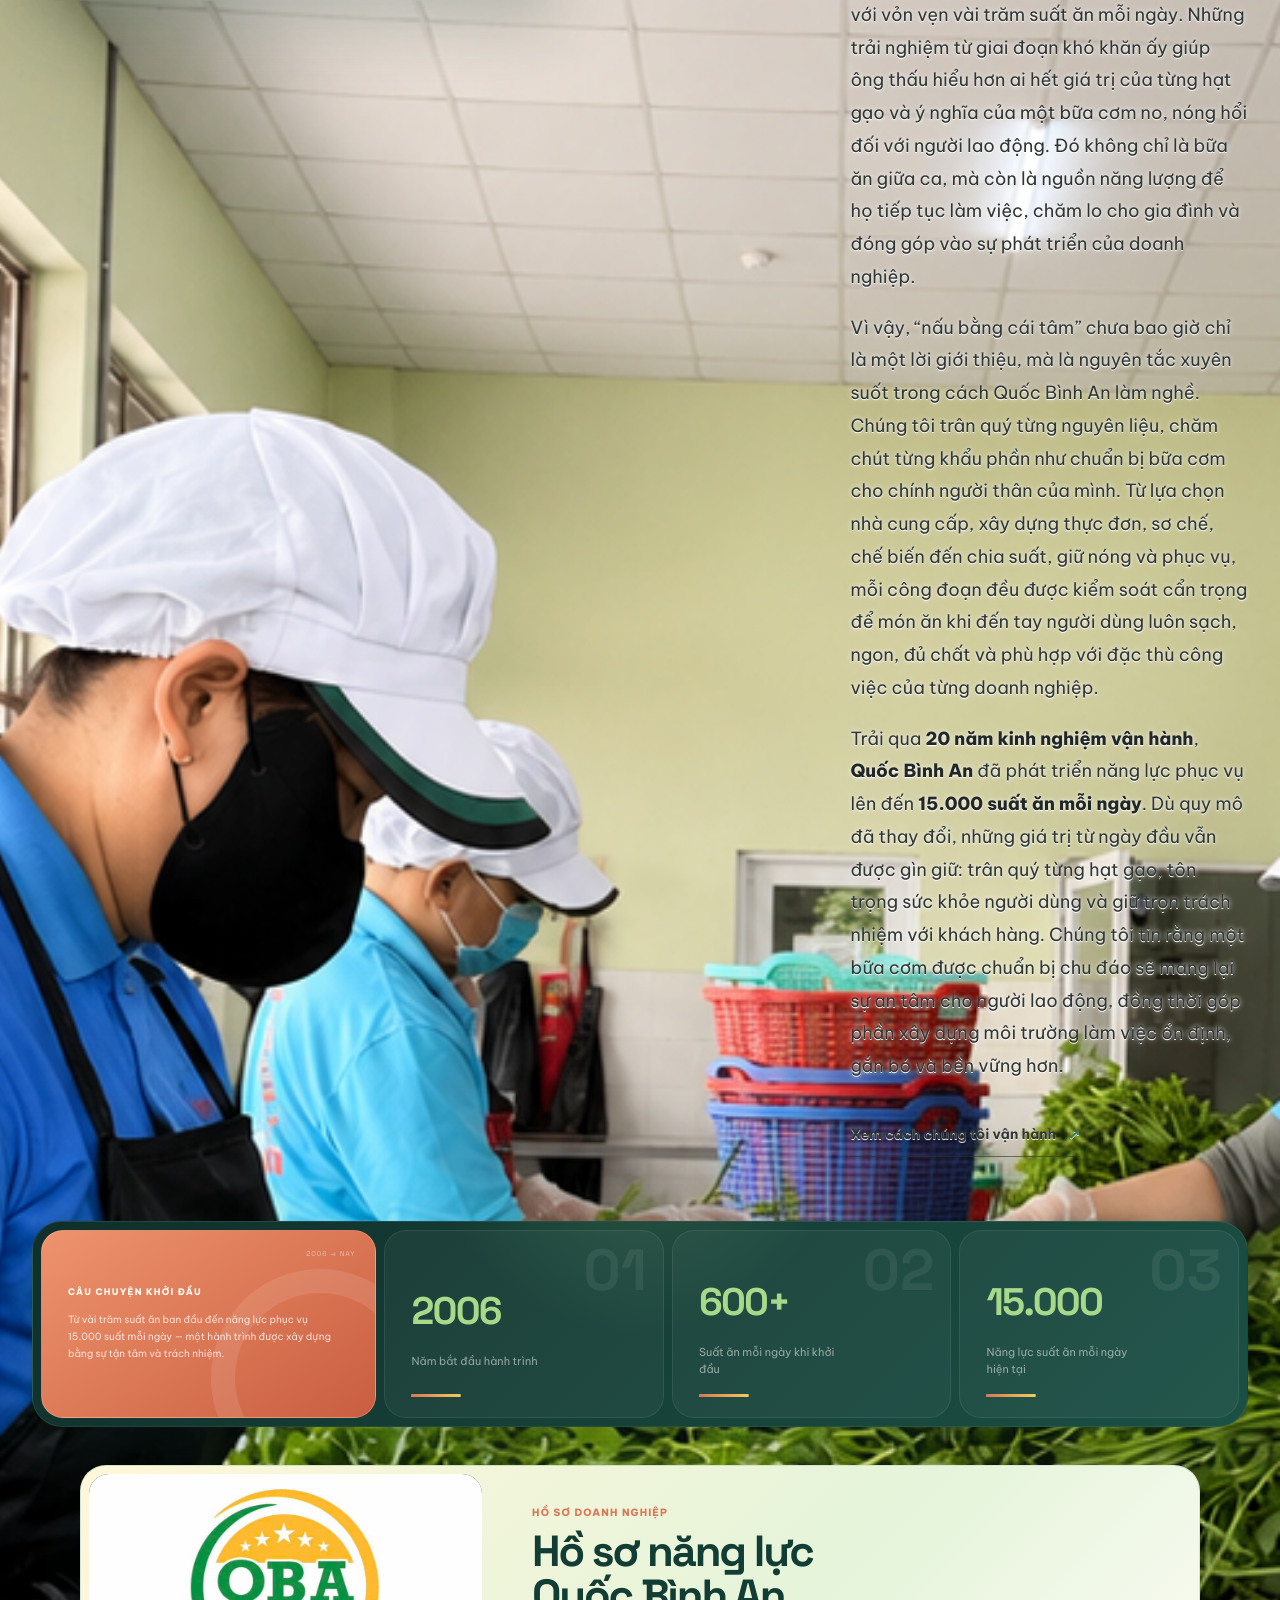
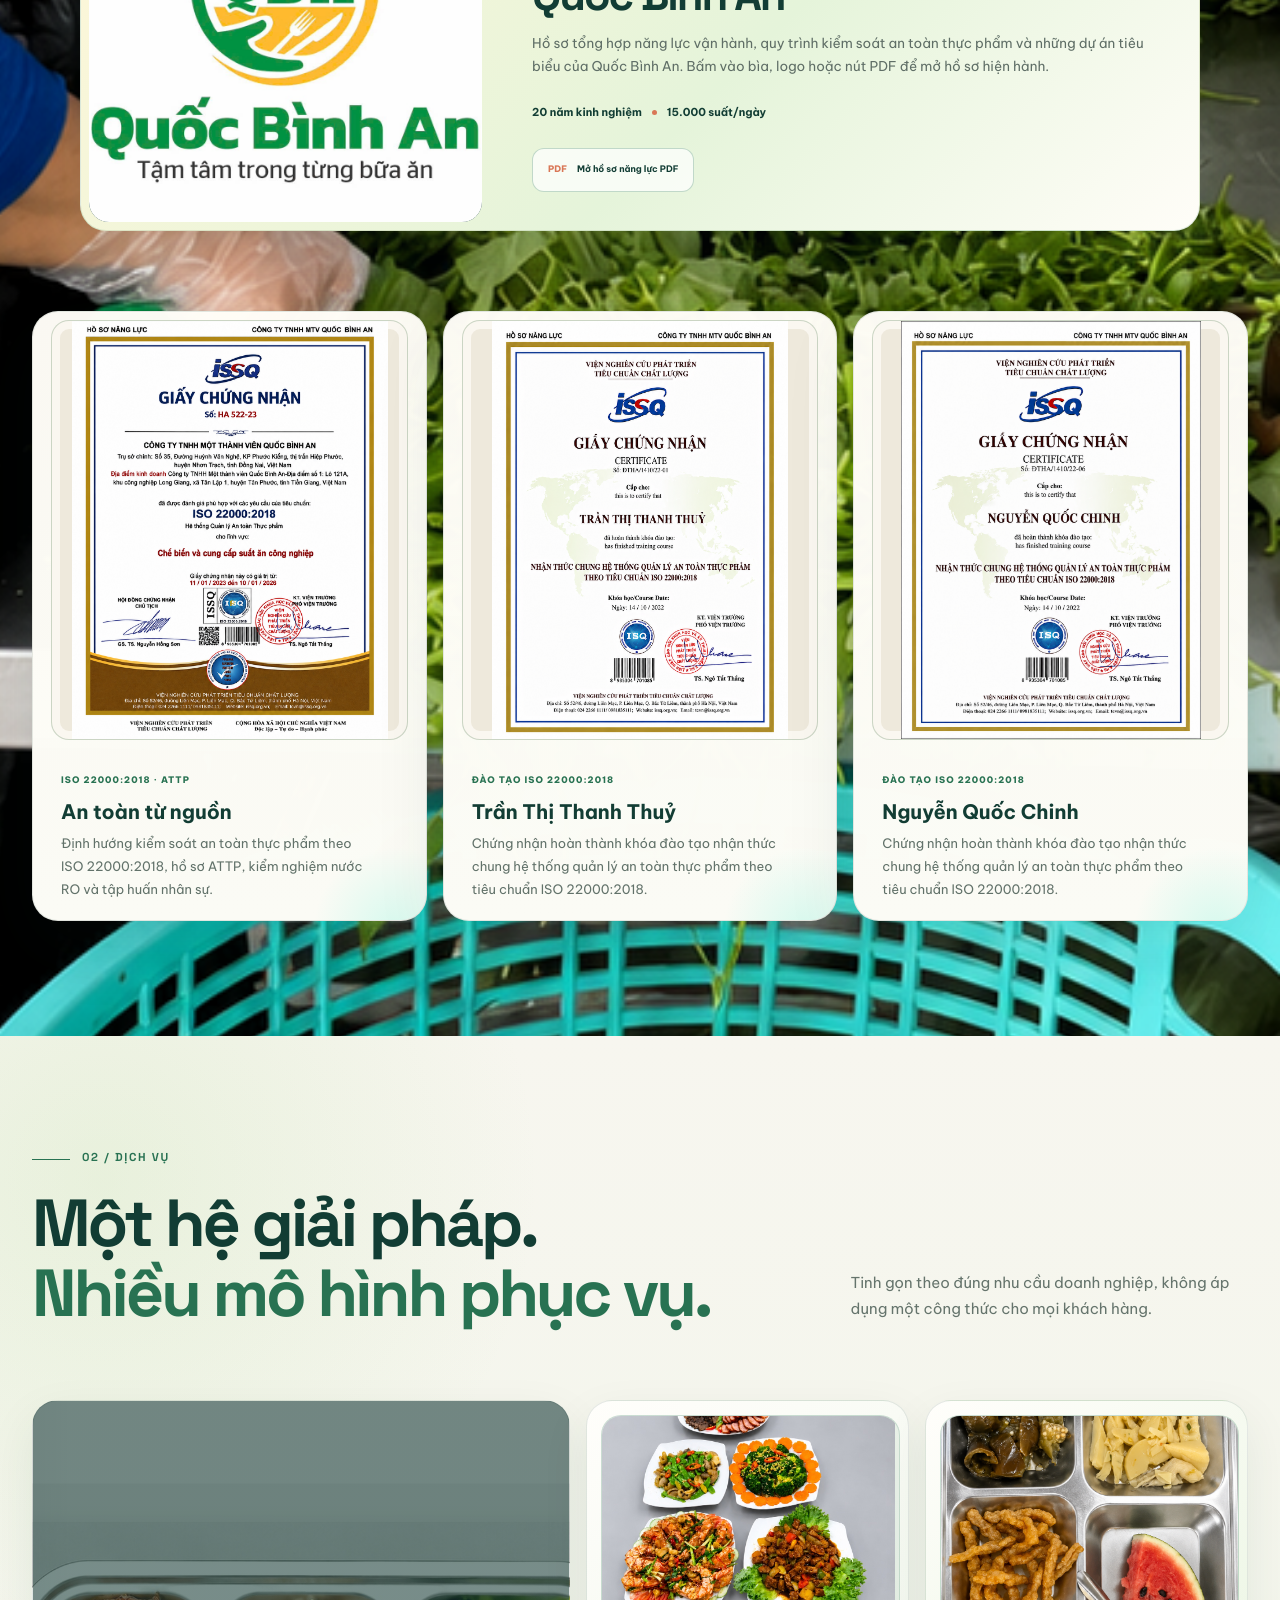
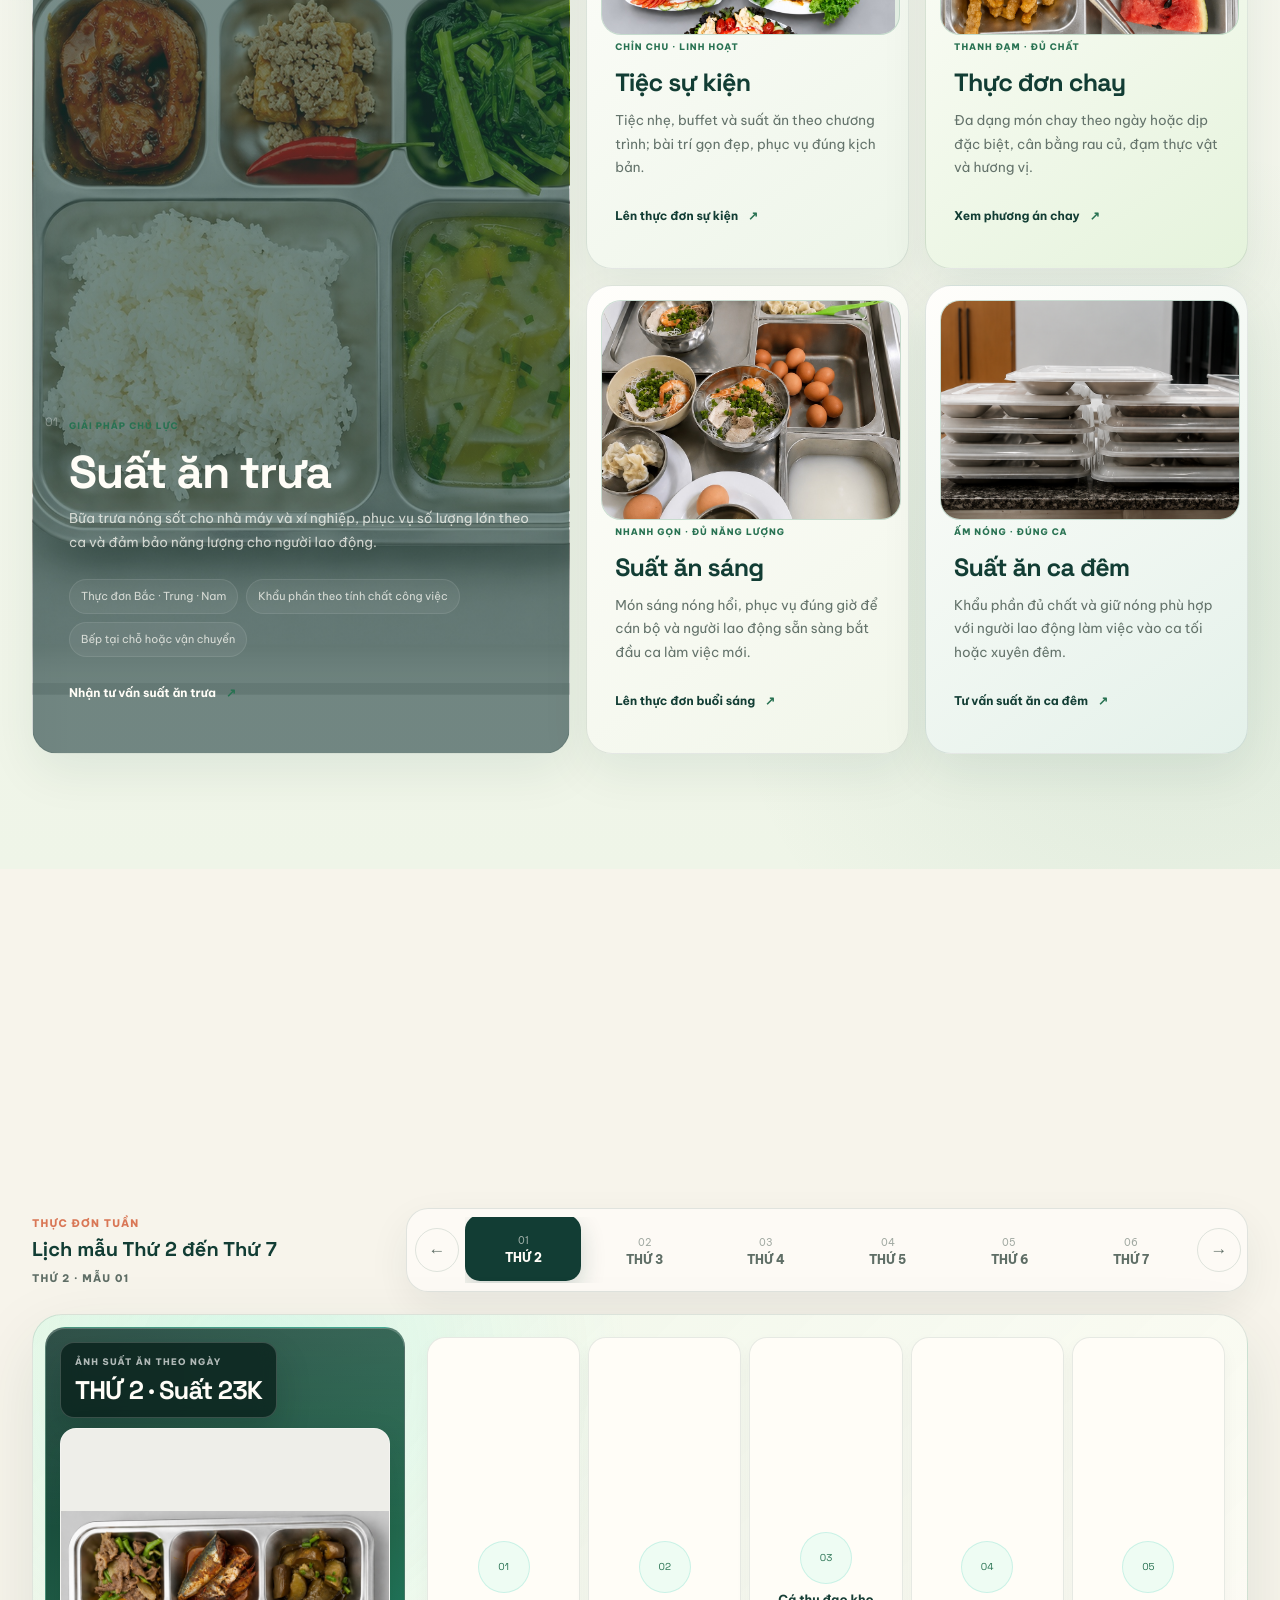
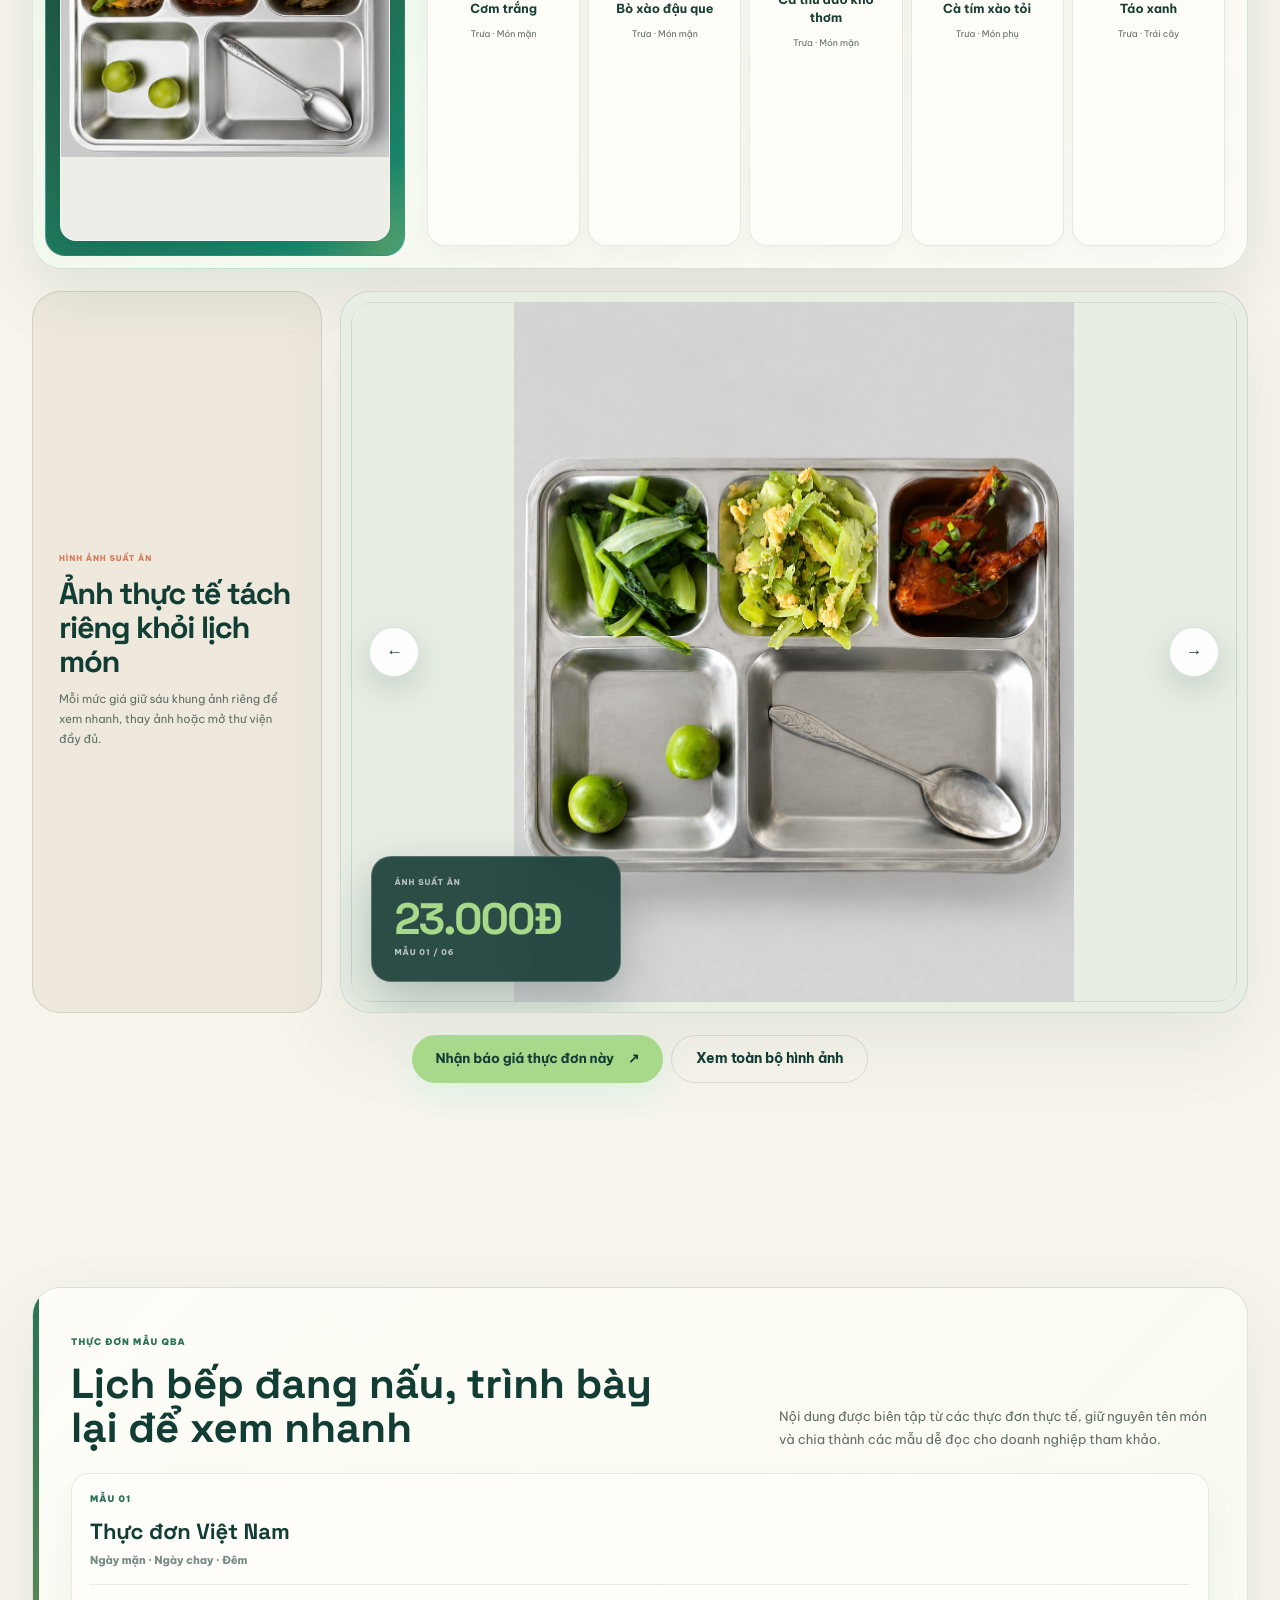
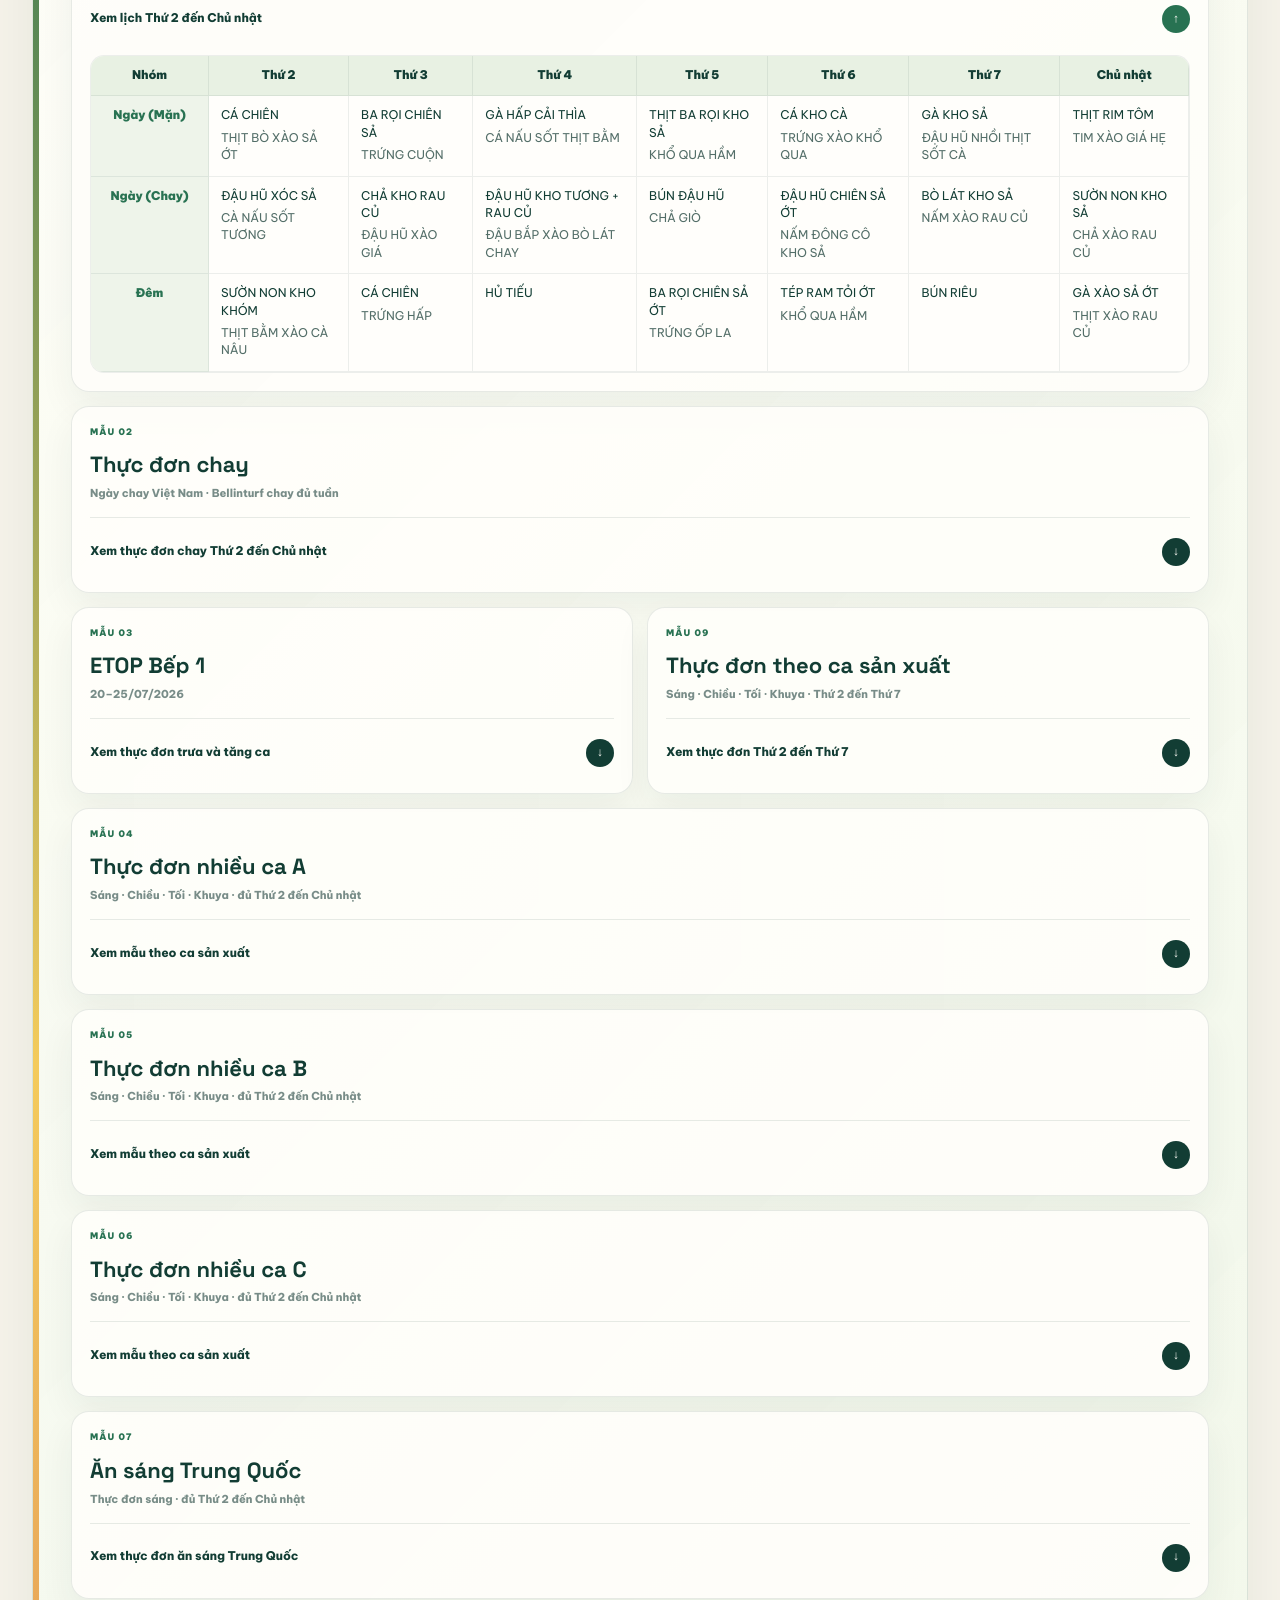
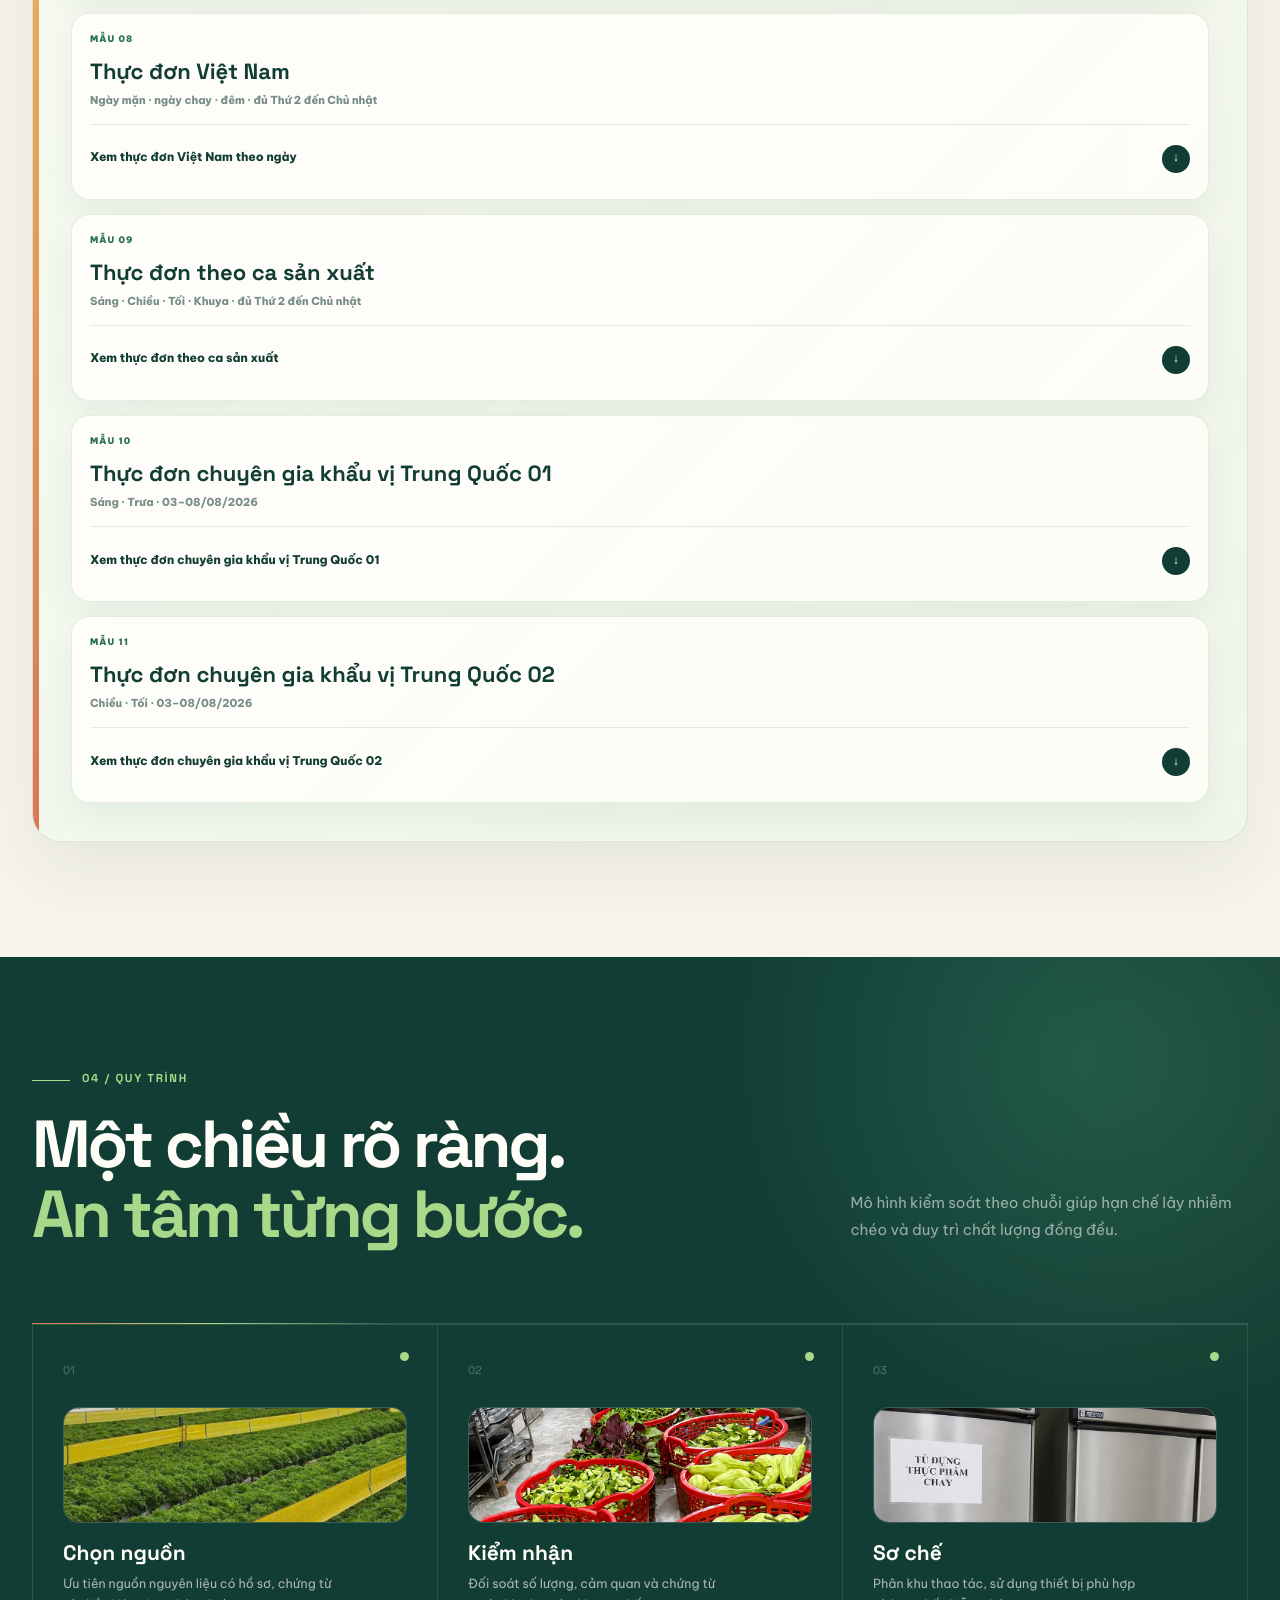
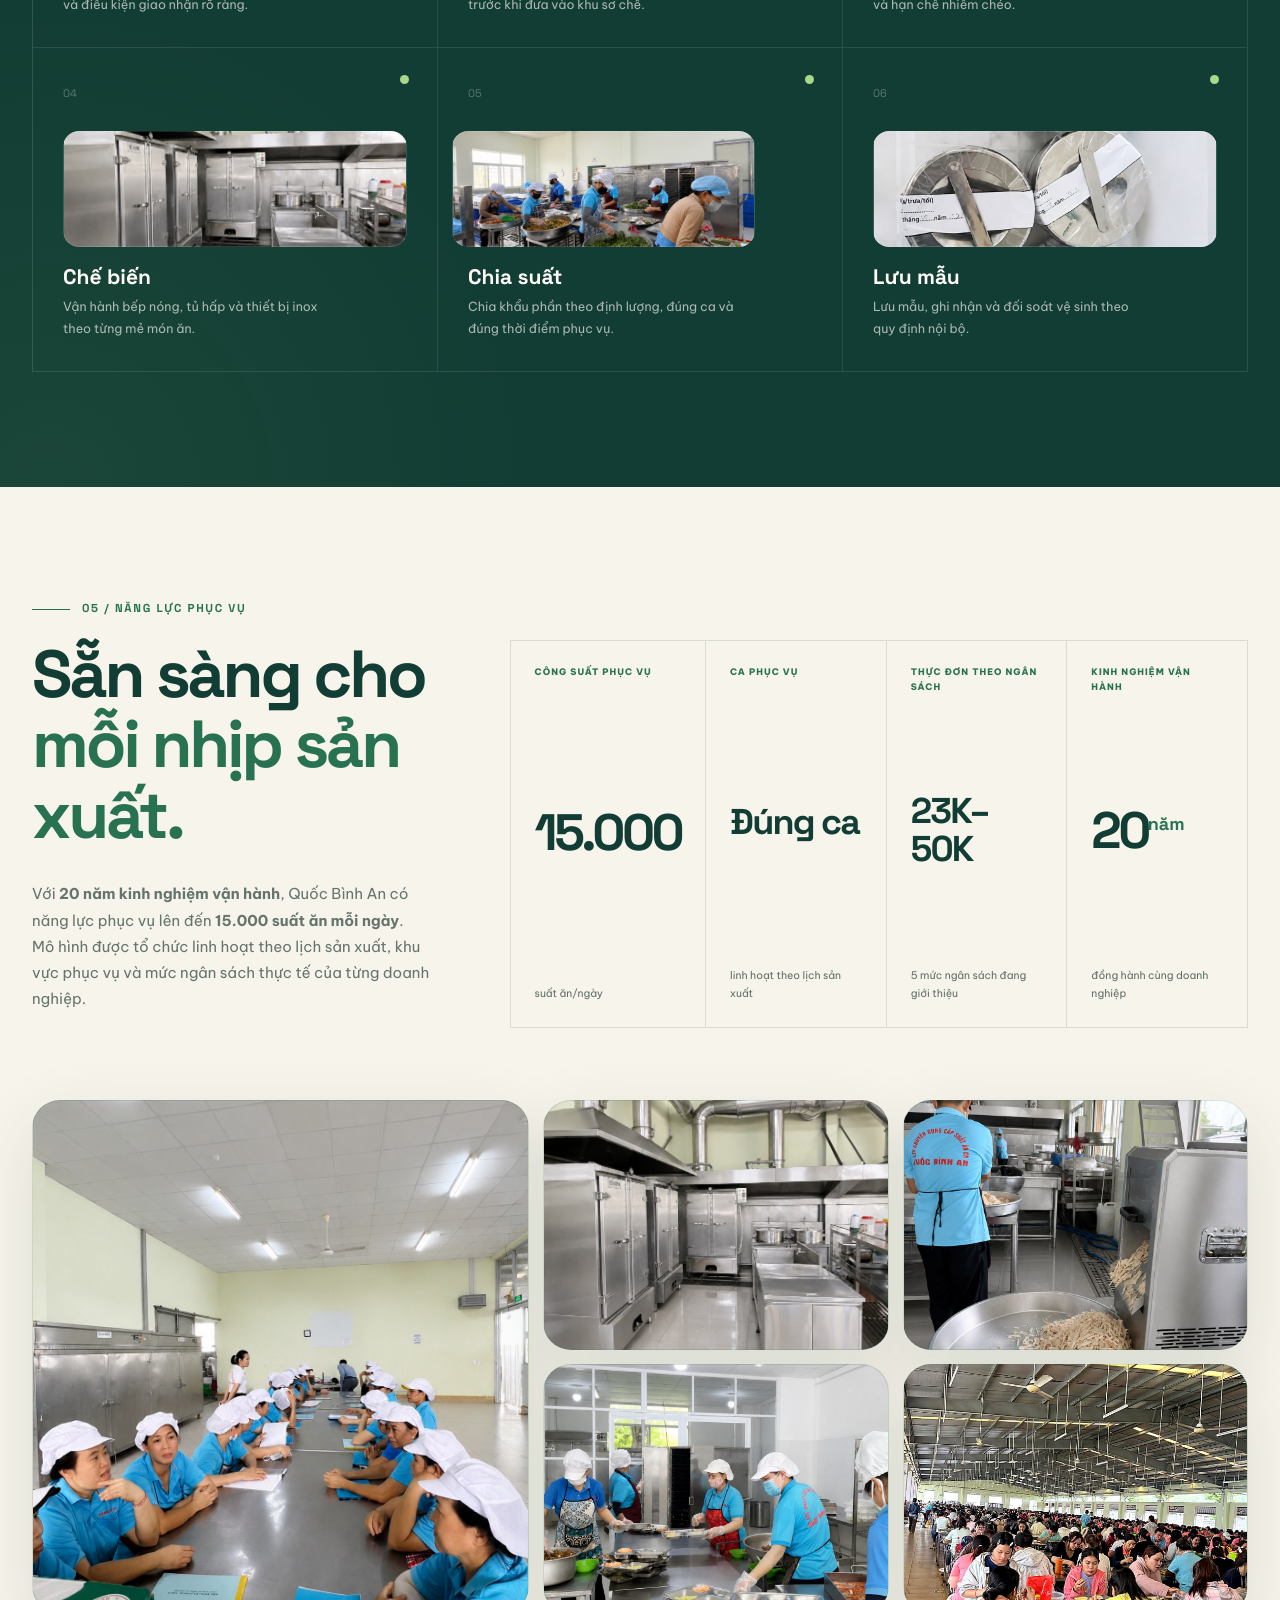
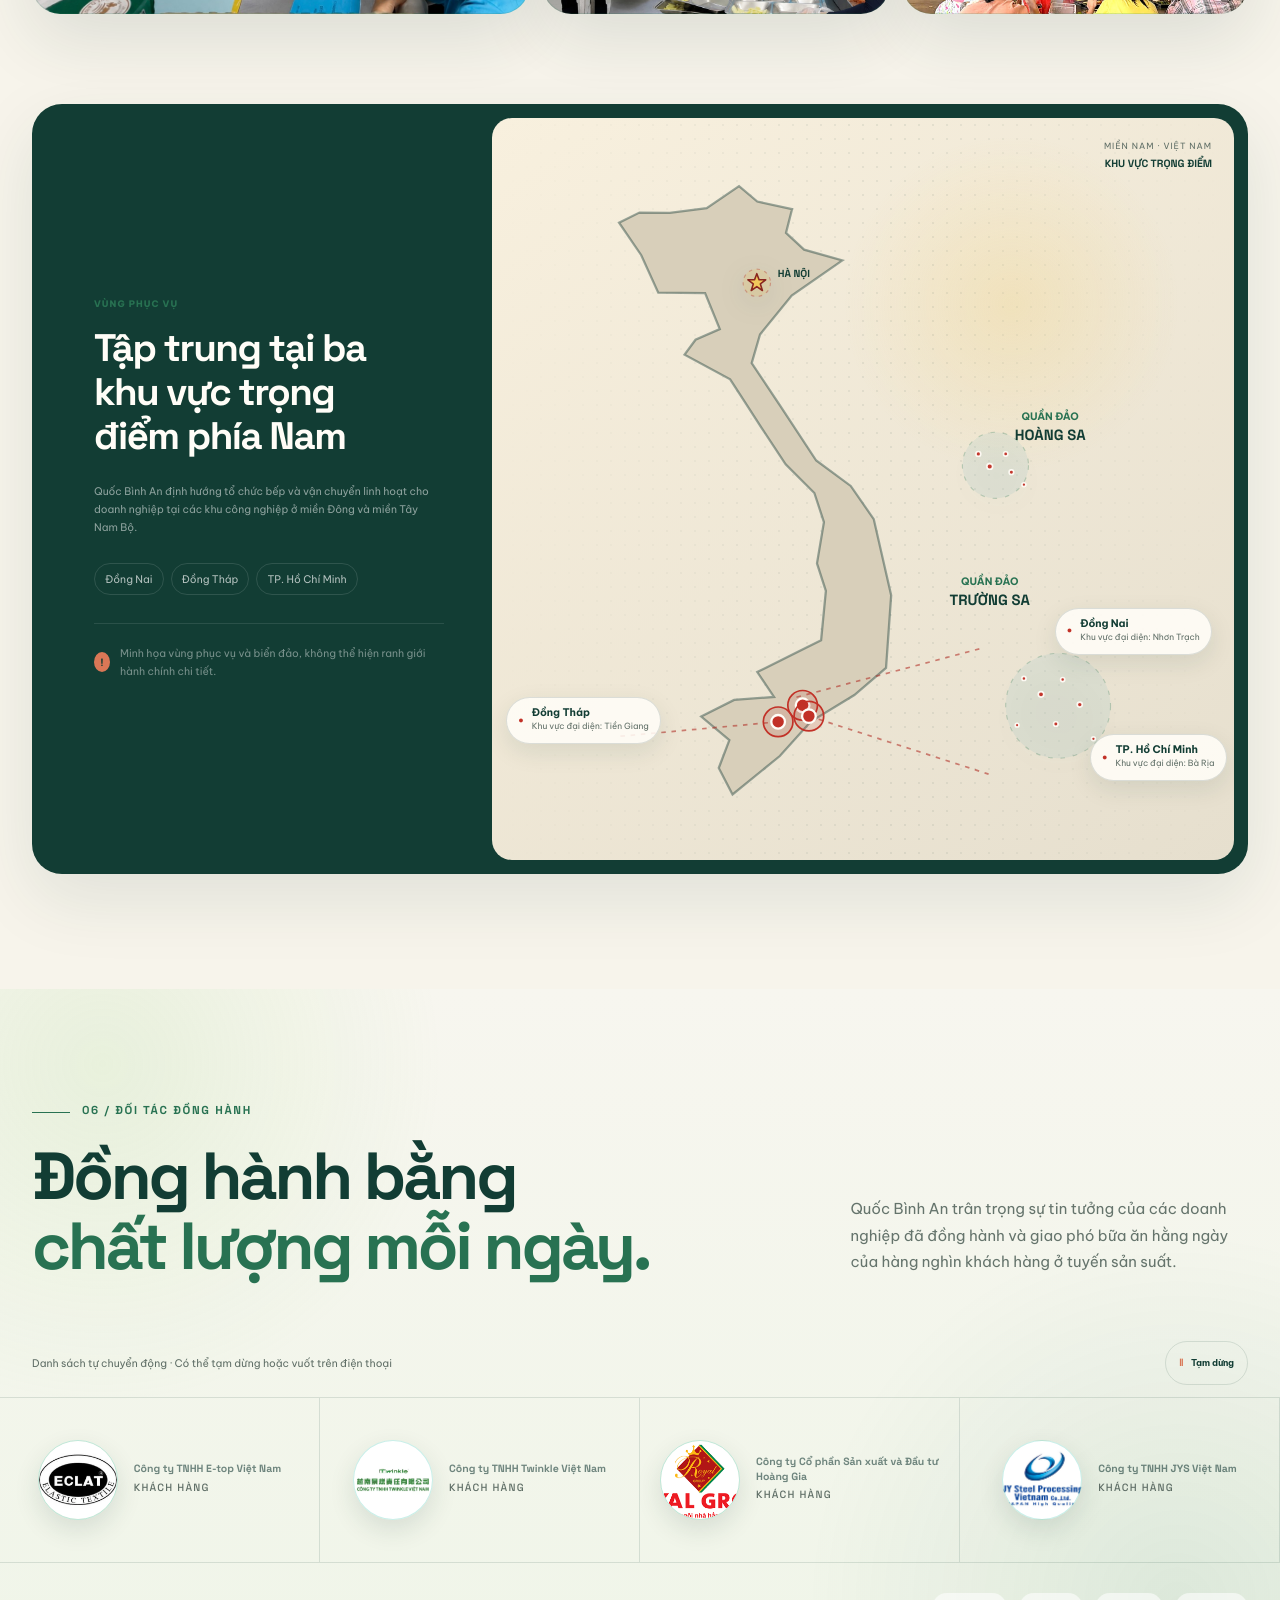
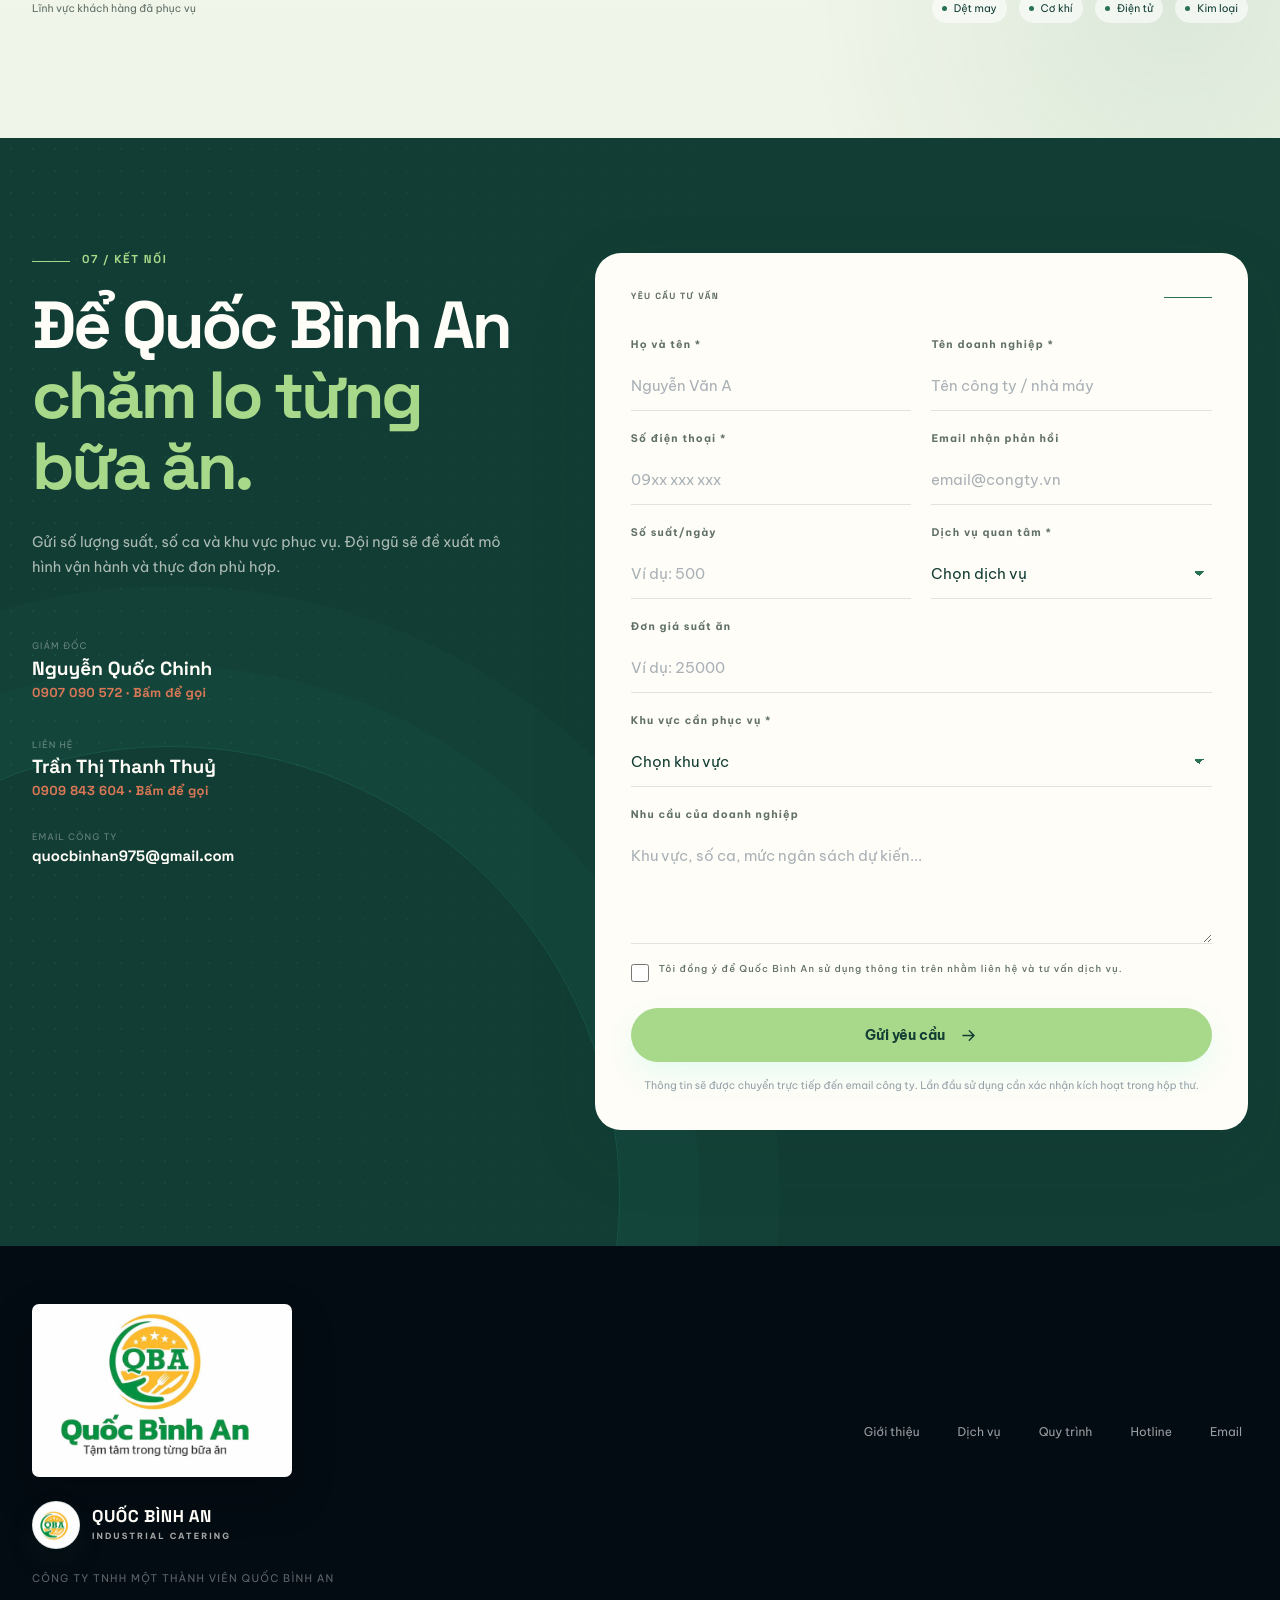
==== commit 0bb27488: "a11y: fix brand names and editor toolbar role" ====
--- a/index.html
+++ b/index.html
@@ -123,7 +123,7 @@
     <div class="cursor-glow" aria-hidden="true"></div>
 
     <header class="site-header">
-      <a class="brand" href="#top" aria-label="Quốc Bình An - Trang chủ">
+      <a class="brand" href="#top">
         <span class="brand-mark">
           <img src="assets/qba-logo-mark.png" alt="" width="640" height="640" decoding="async" aria-hidden="true" />
         </span>
@@ -1149,7 +1149,7 @@
     <footer class="site-footer">
       <div class="footer-brand">
         <img class="footer-logo-full" src="assets/qba-logo-full.jpg" alt="Logo Quốc Bình An - Tận tâm trong từng bữa ăn" width="1280" height="852" loading="lazy" decoding="async" />
-        <a class="brand" href="#top" aria-label="Quốc Bình An - Lên đầu trang">
+        <a class="brand" href="#top">
           <span class="brand-mark"><img src="assets/qba-logo-mark.png" alt="" width="640" height="640" loading="lazy" decoding="async" aria-hidden="true" /></span>
           <span class="brand-copy"><strong>QUỐC BÌNH AN</strong><small>INDUSTRIAL CATERING</small></span>
         </a>
@@ -1192,7 +1192,7 @@
       <span id="toast-message">Vui lòng chờ trong giây lát.</span>
     </div>
 
-    <div class="site-editor-dock" id="site-editor-dock" aria-label="Công cụ chỉnh sửa website">
+    <div class="site-editor-dock" id="site-editor-dock" role="toolbar" aria-label="Công cụ chỉnh sửa website">
       <button class="draft-editor-toggle" id="draft-editor-toggle" type="button" aria-expanded="false" aria-controls="draft-editor-popover">
         <span class="editor-pencil" aria-hidden="true">✎</span>
         <span class="editor-toggle-label">Chỉnh sửa draft</span>
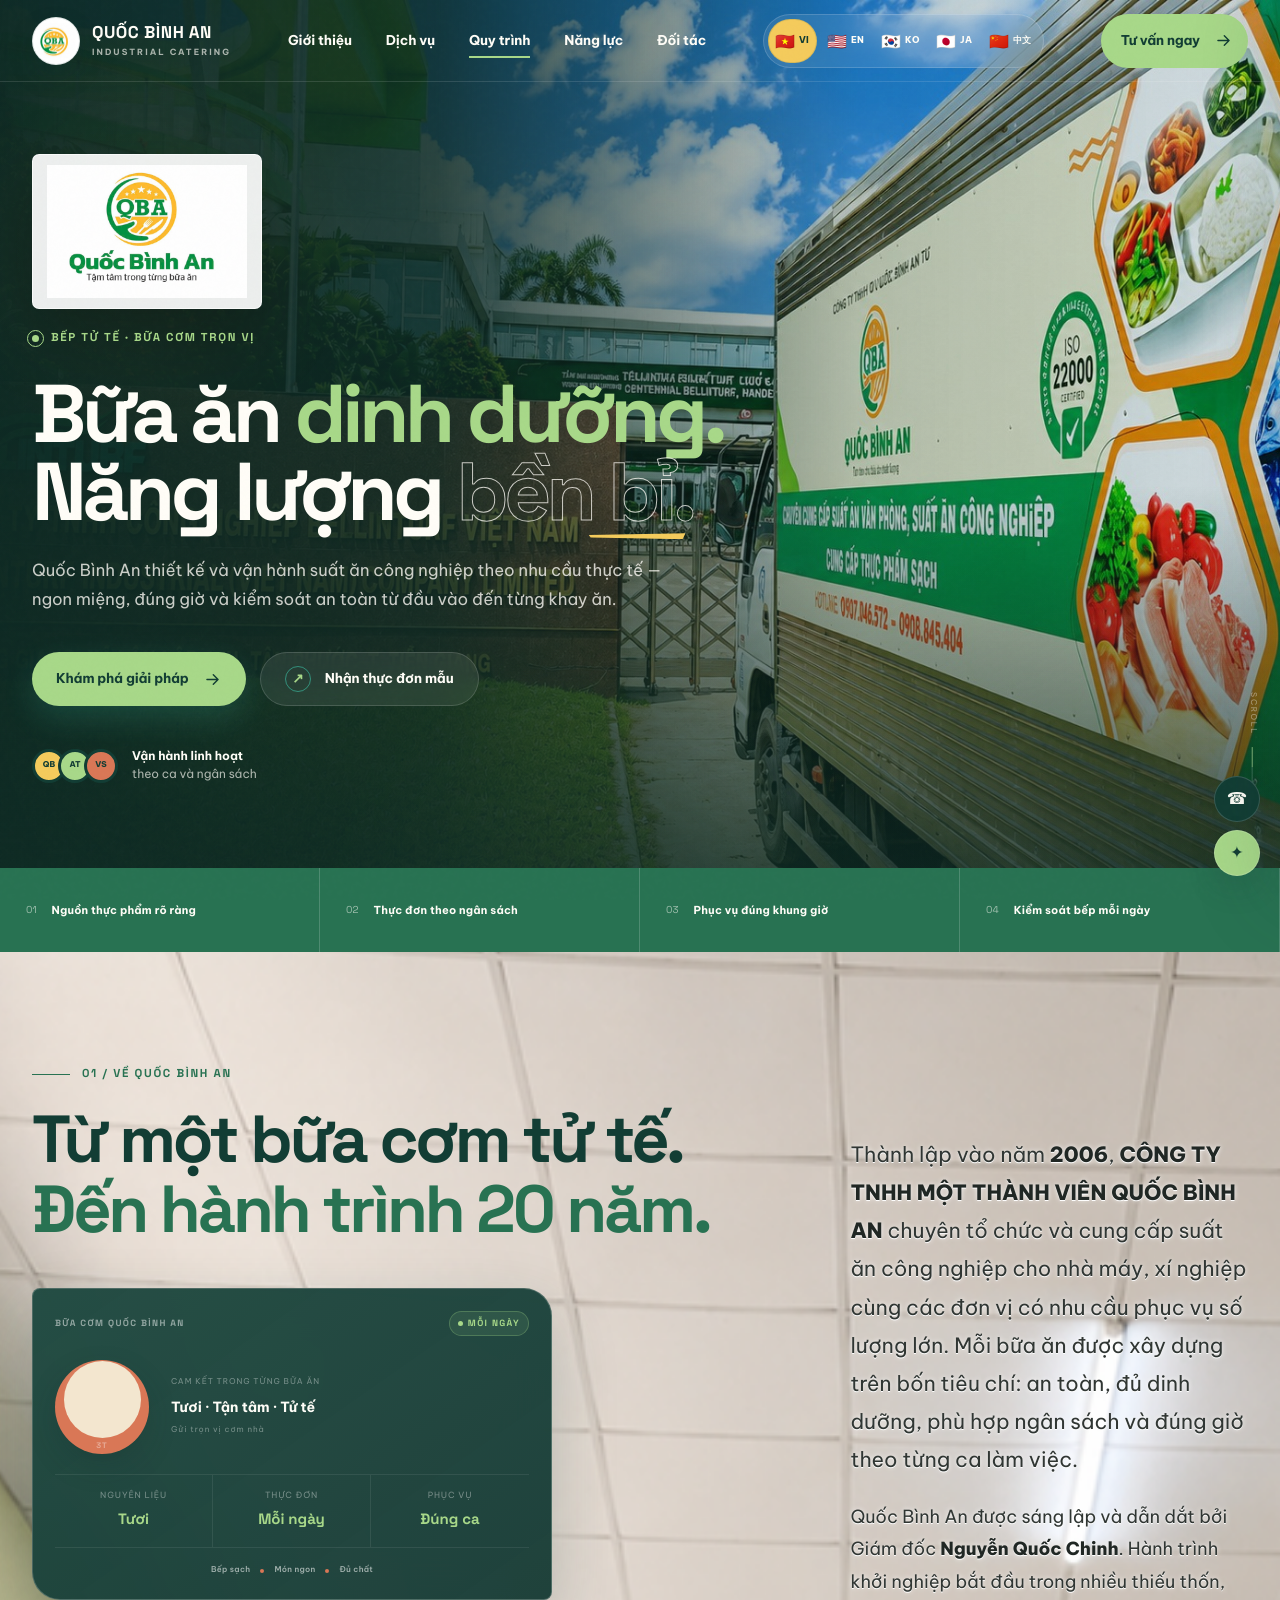
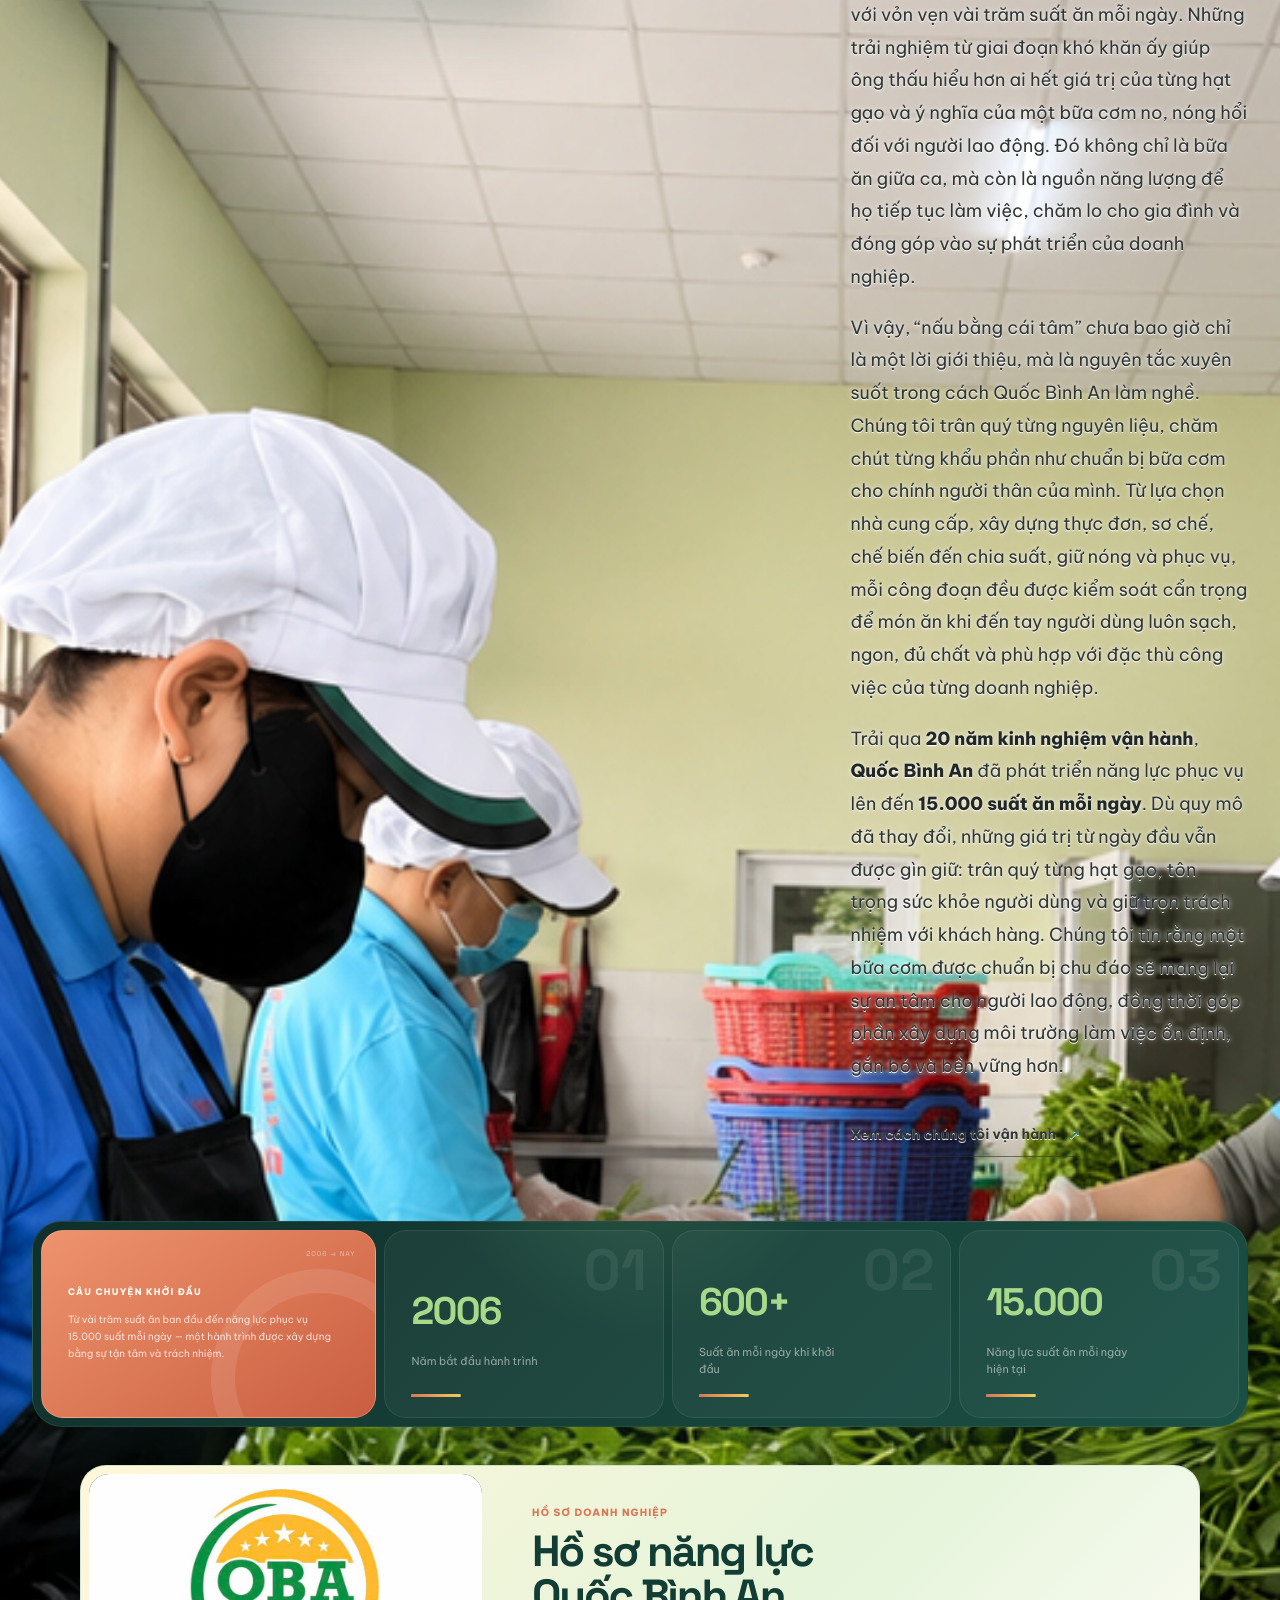
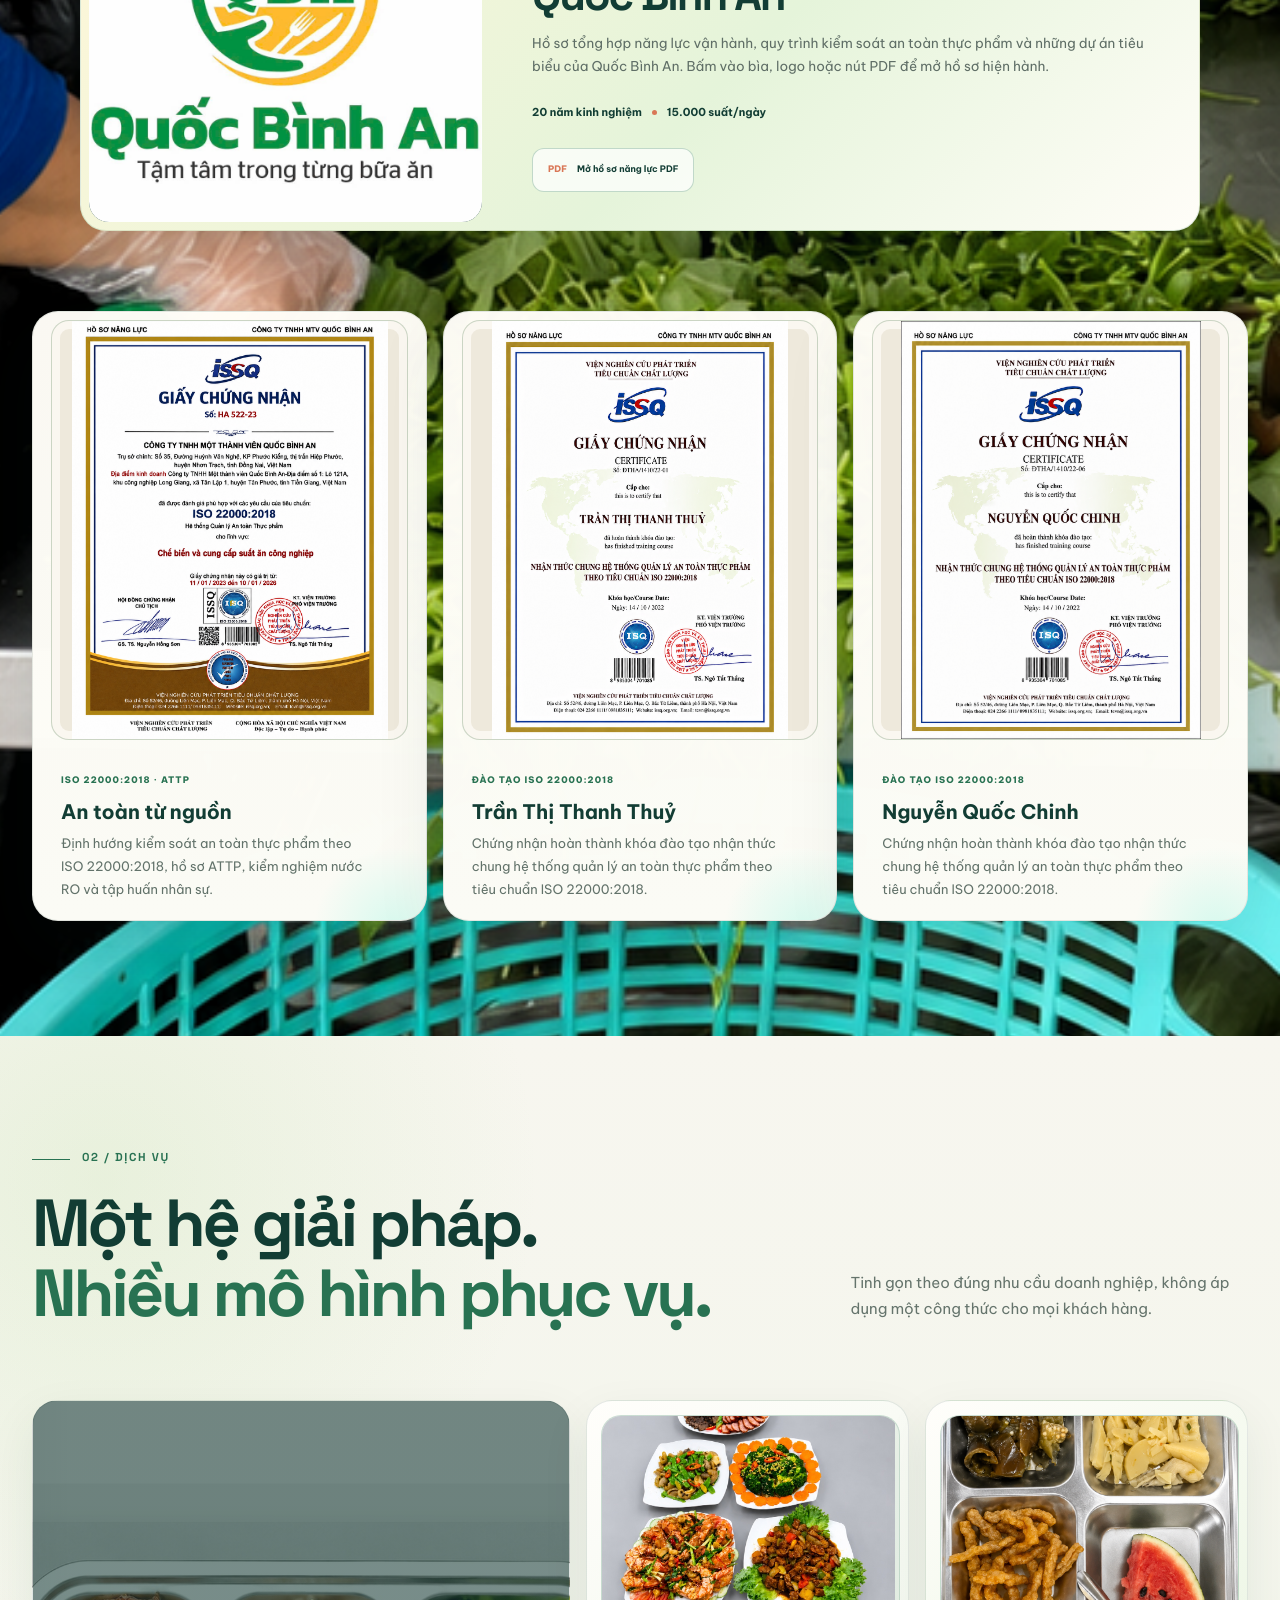
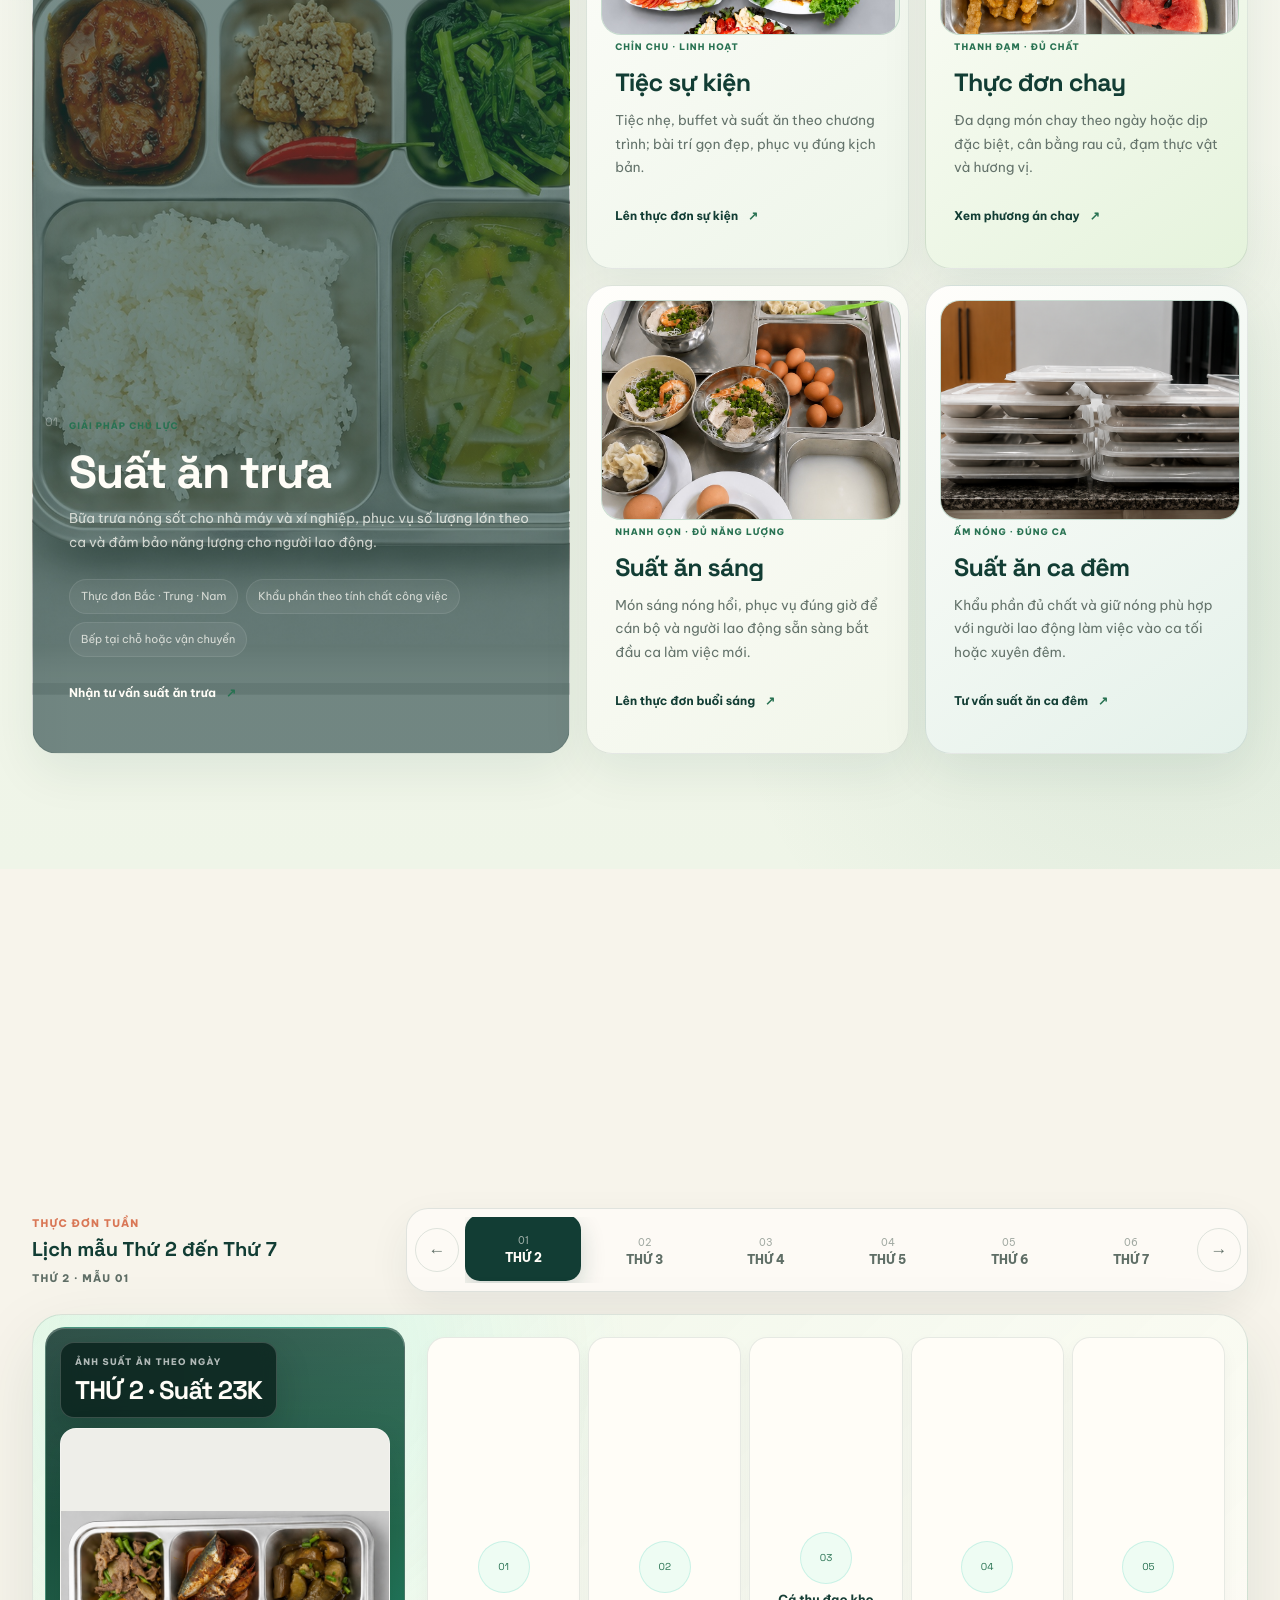
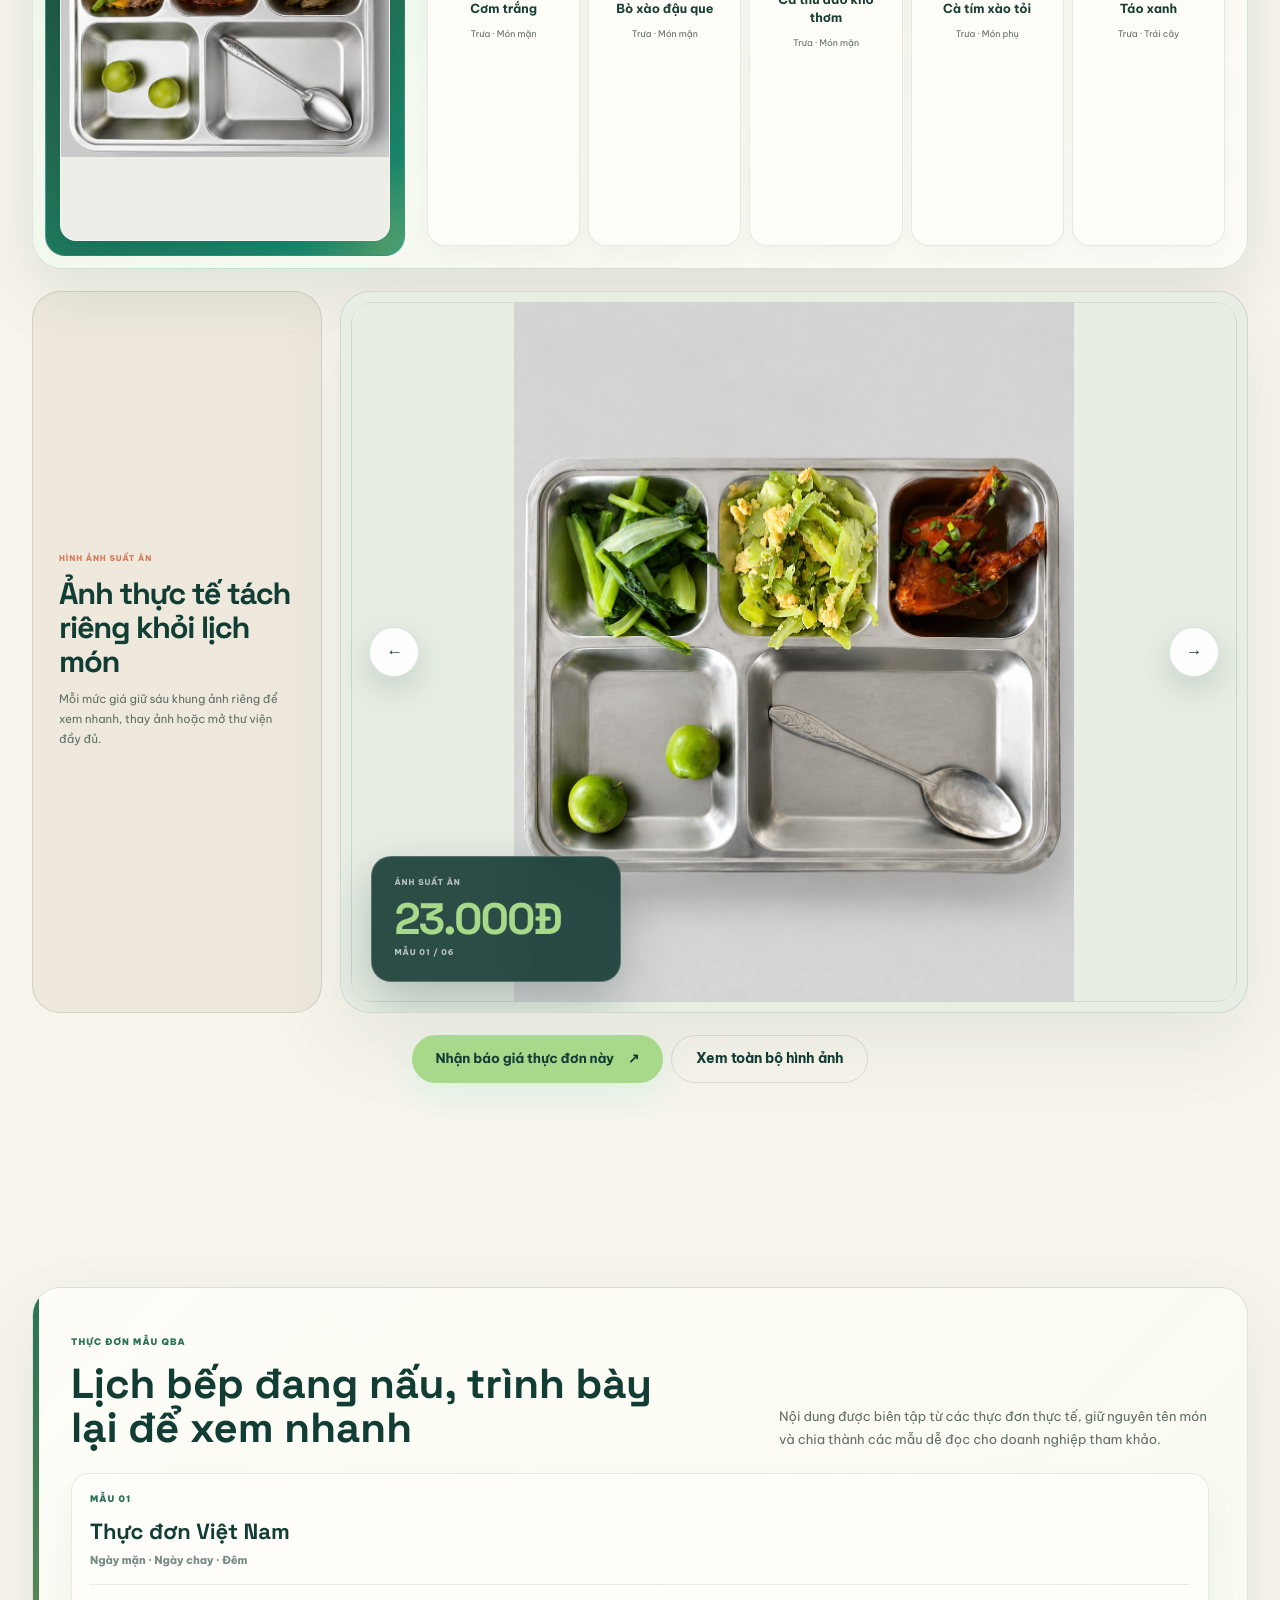
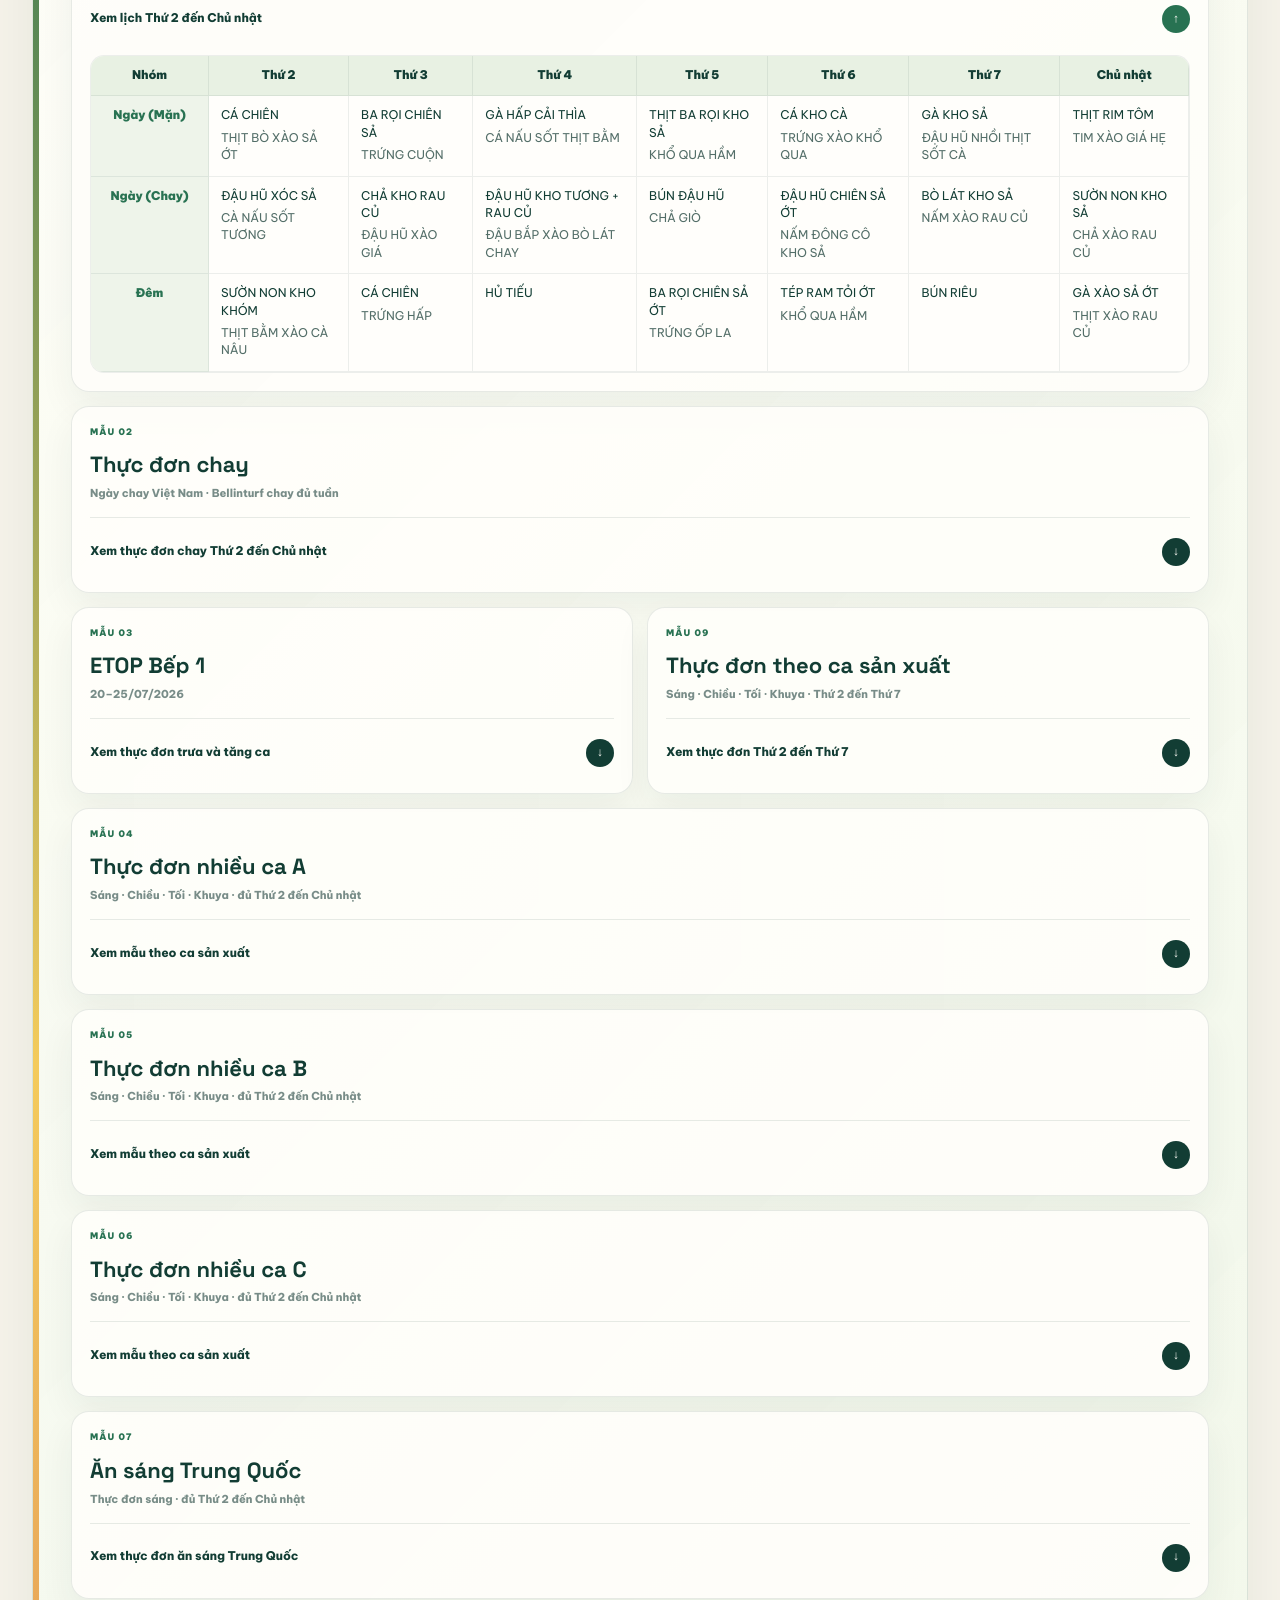
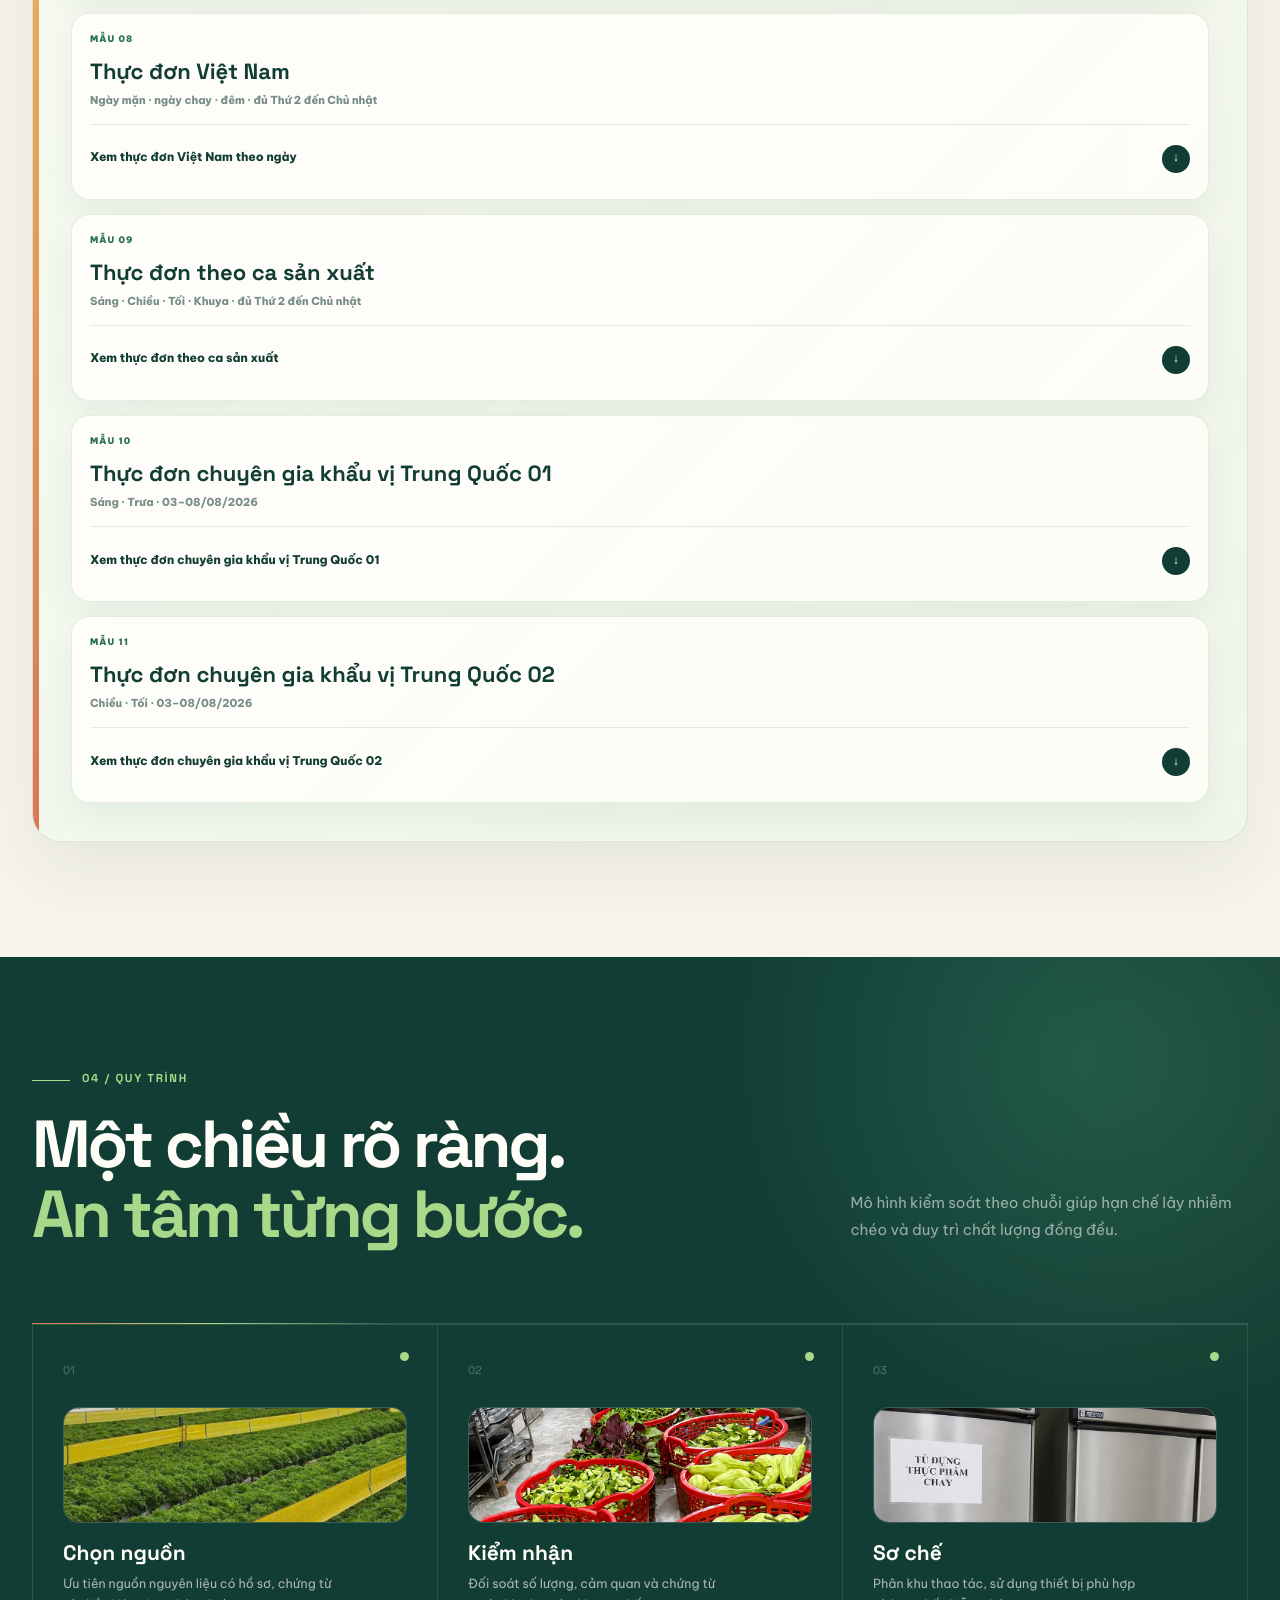
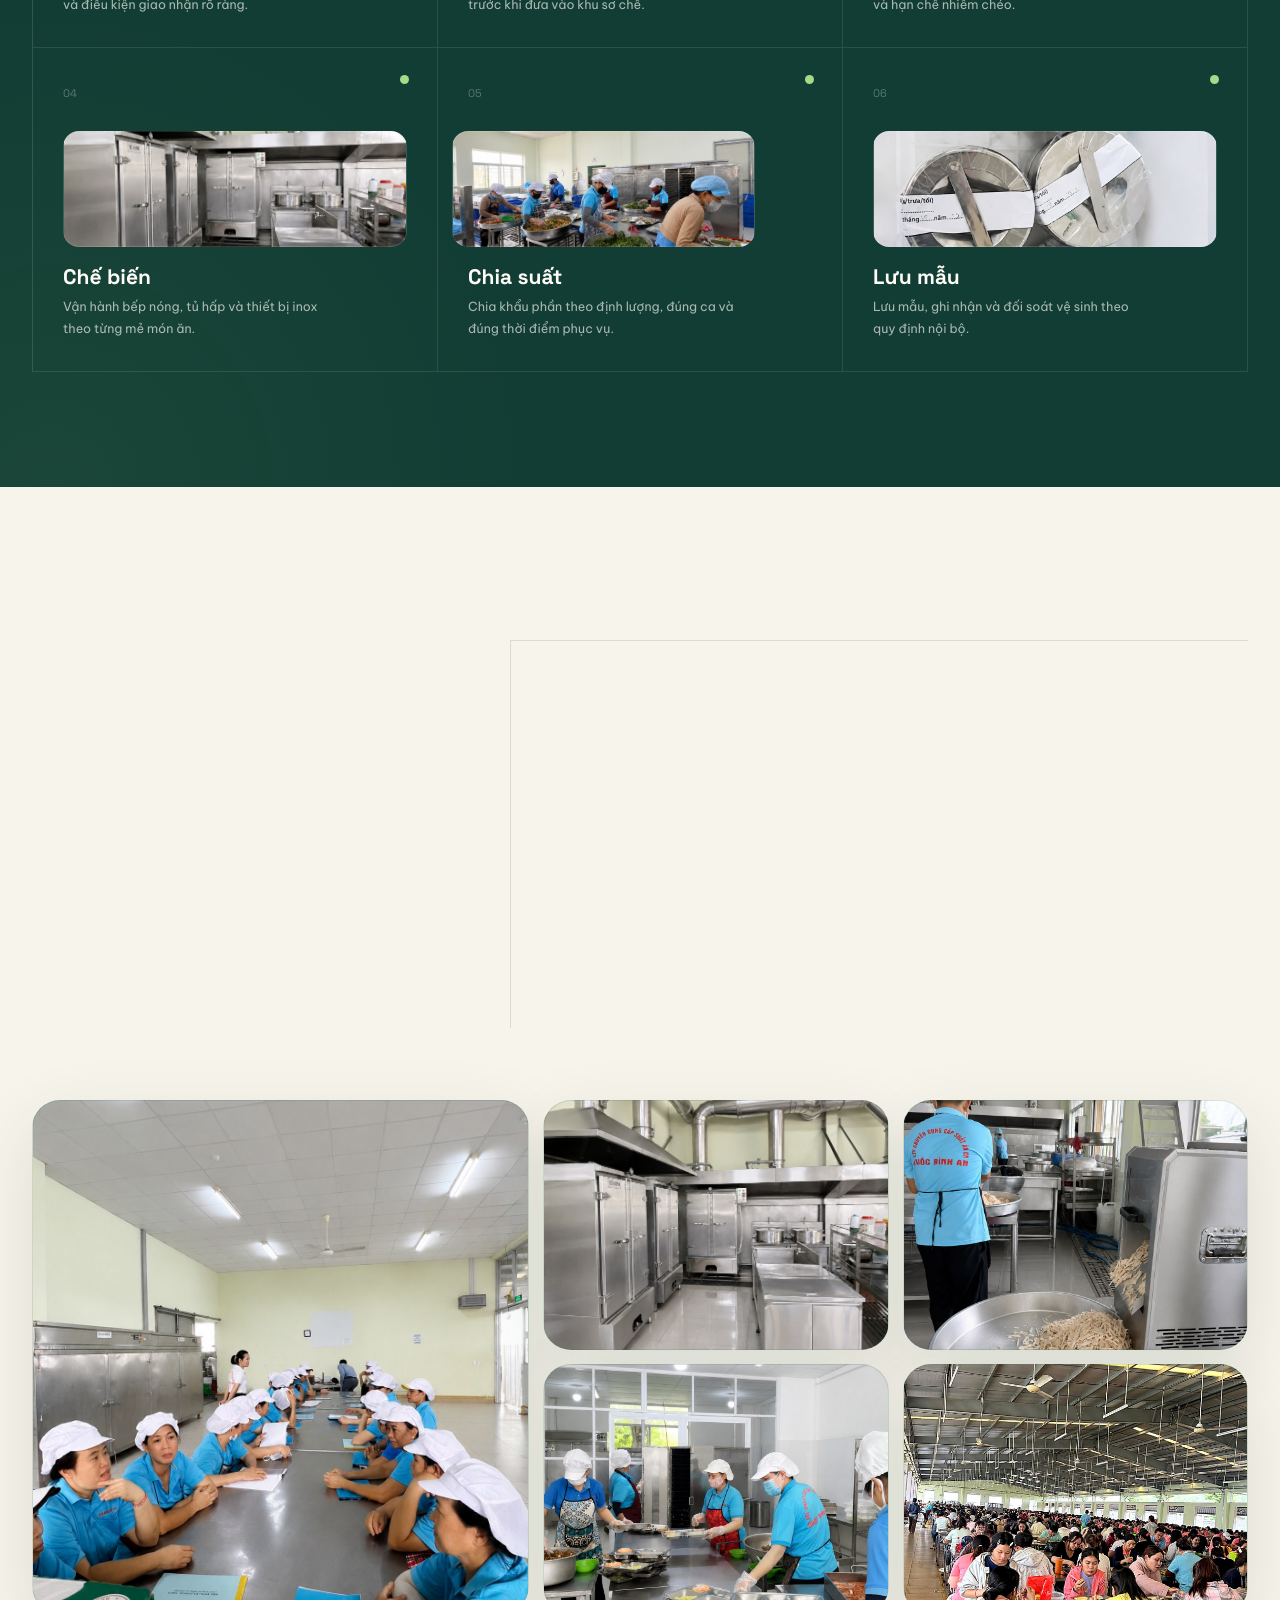
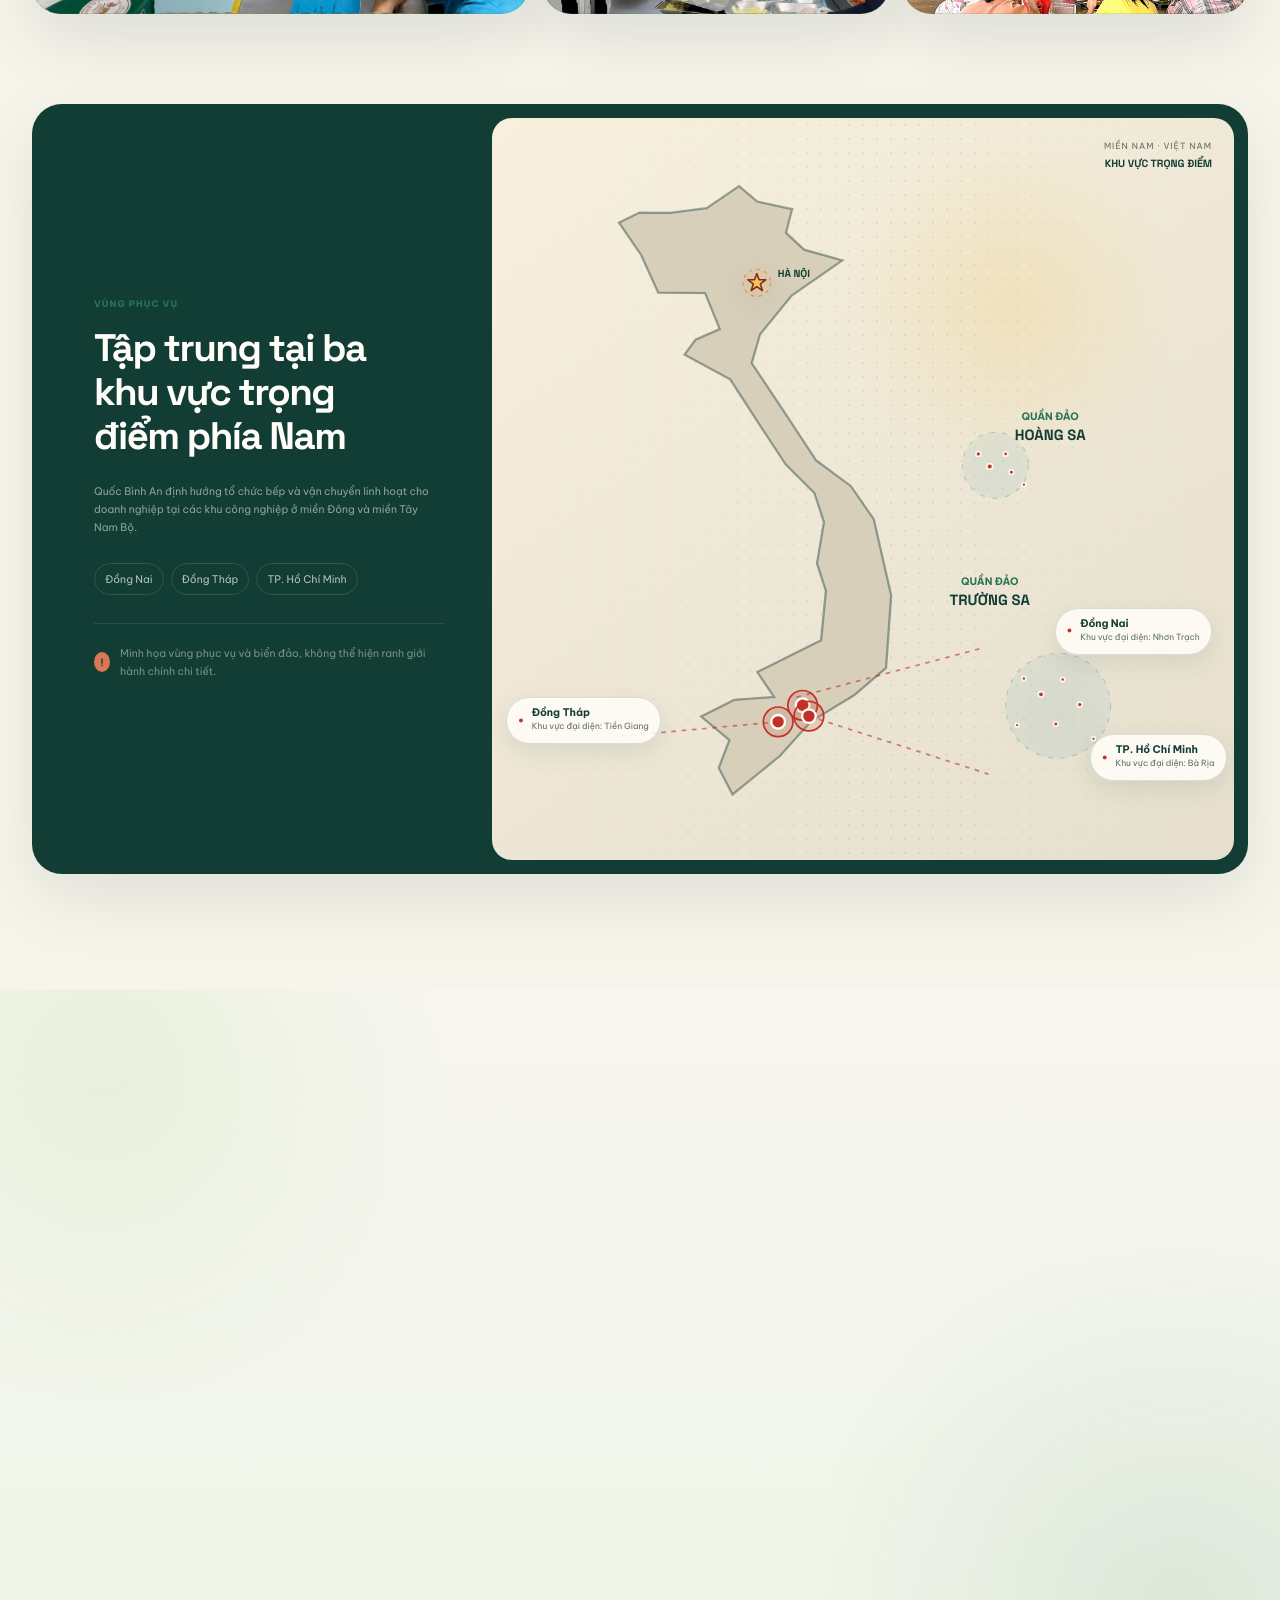
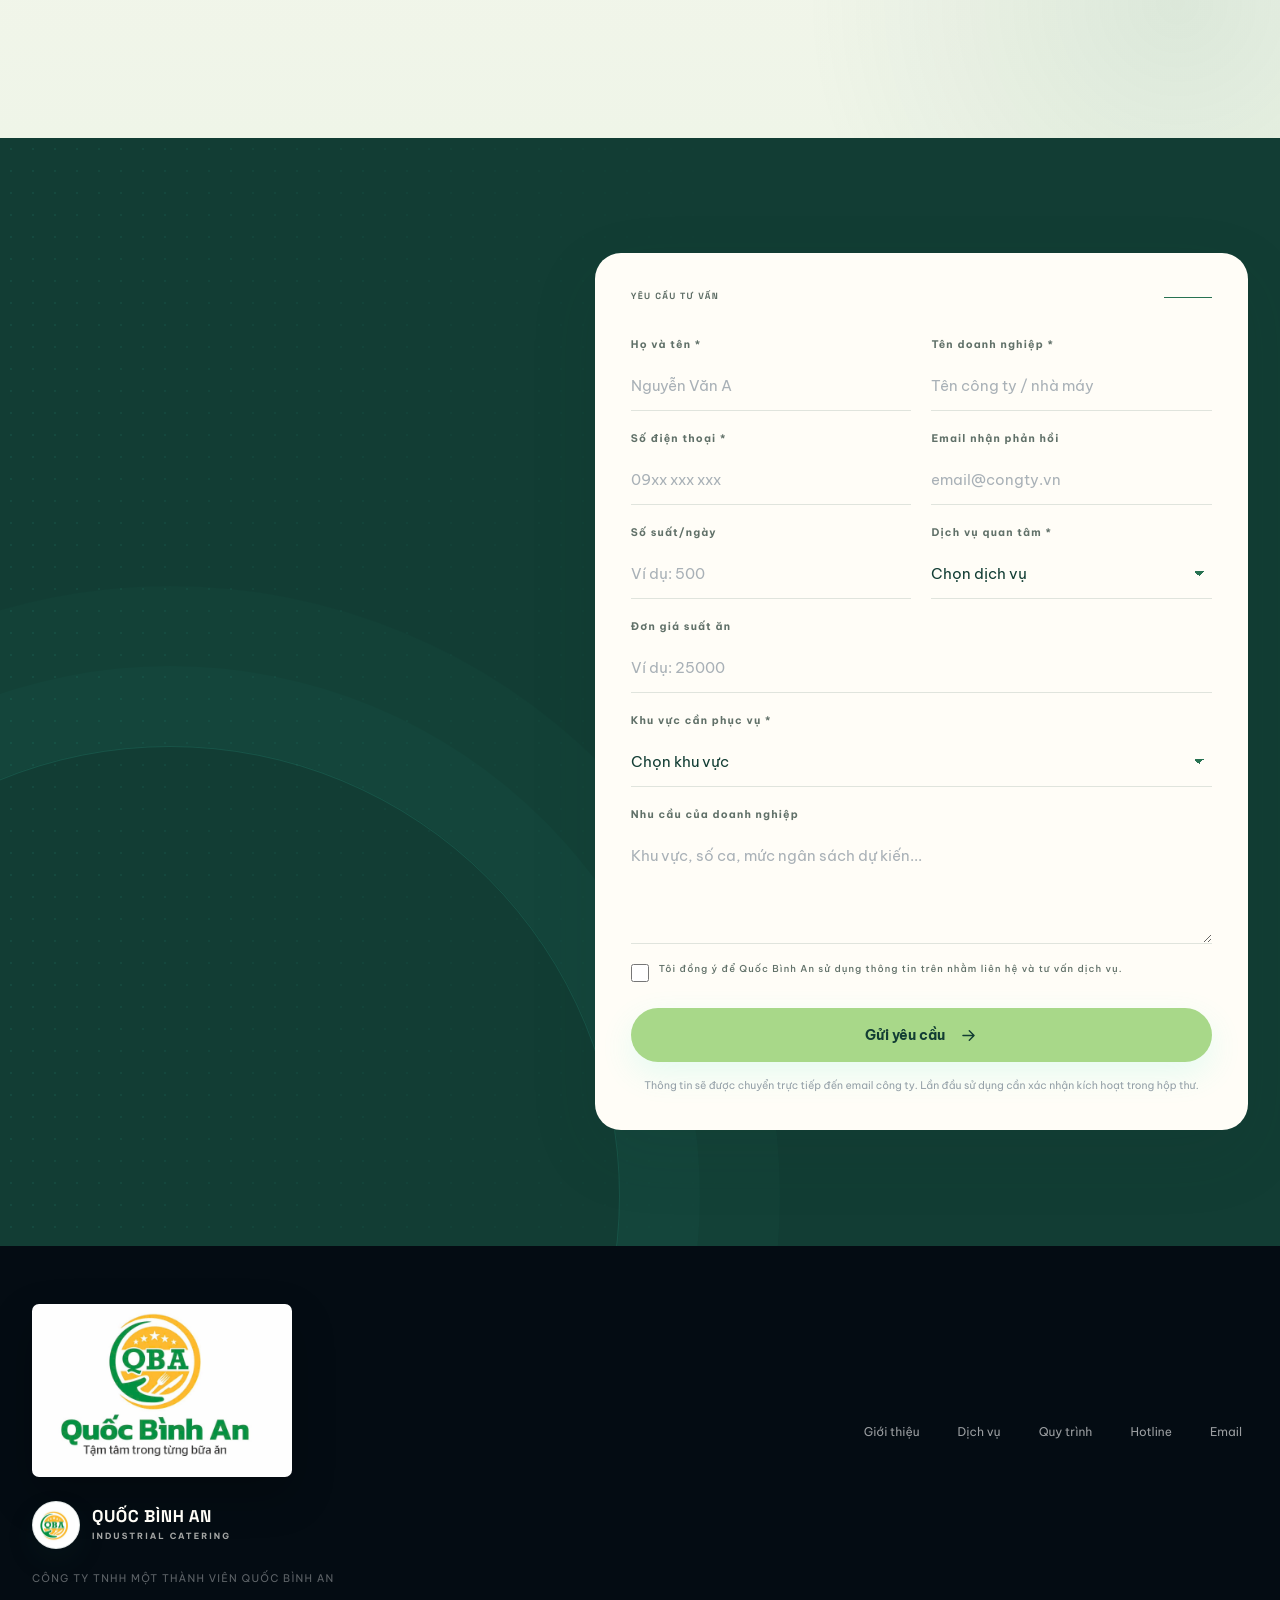
==== commit fbb5ac50: "seo: allow richer search previews" ====
--- a/index.html
+++ b/index.html
@@ -7,7 +7,10 @@
       name="description"
       content="Quốc Bình An cung cấp suất ăn công nghiệp, suất ăn theo ca, thực đơn chay và tiệc sự kiện với năng lực 15.000 suất mỗi ngày."
     />
-    <meta name="robots" content="index, follow" />
+    <meta
+      name="robots"
+      content="index, follow, max-snippet:-1, max-image-preview:large, max-video-preview:-1"
+    />
     <meta name="author" content="CÔNG TY TNHH MỘT THÀNH VIÊN QUỐC BÌNH AN" />
     <meta name="format-detection" content="telephone=yes" />
     <meta name="theme-color" content="#173b35" />
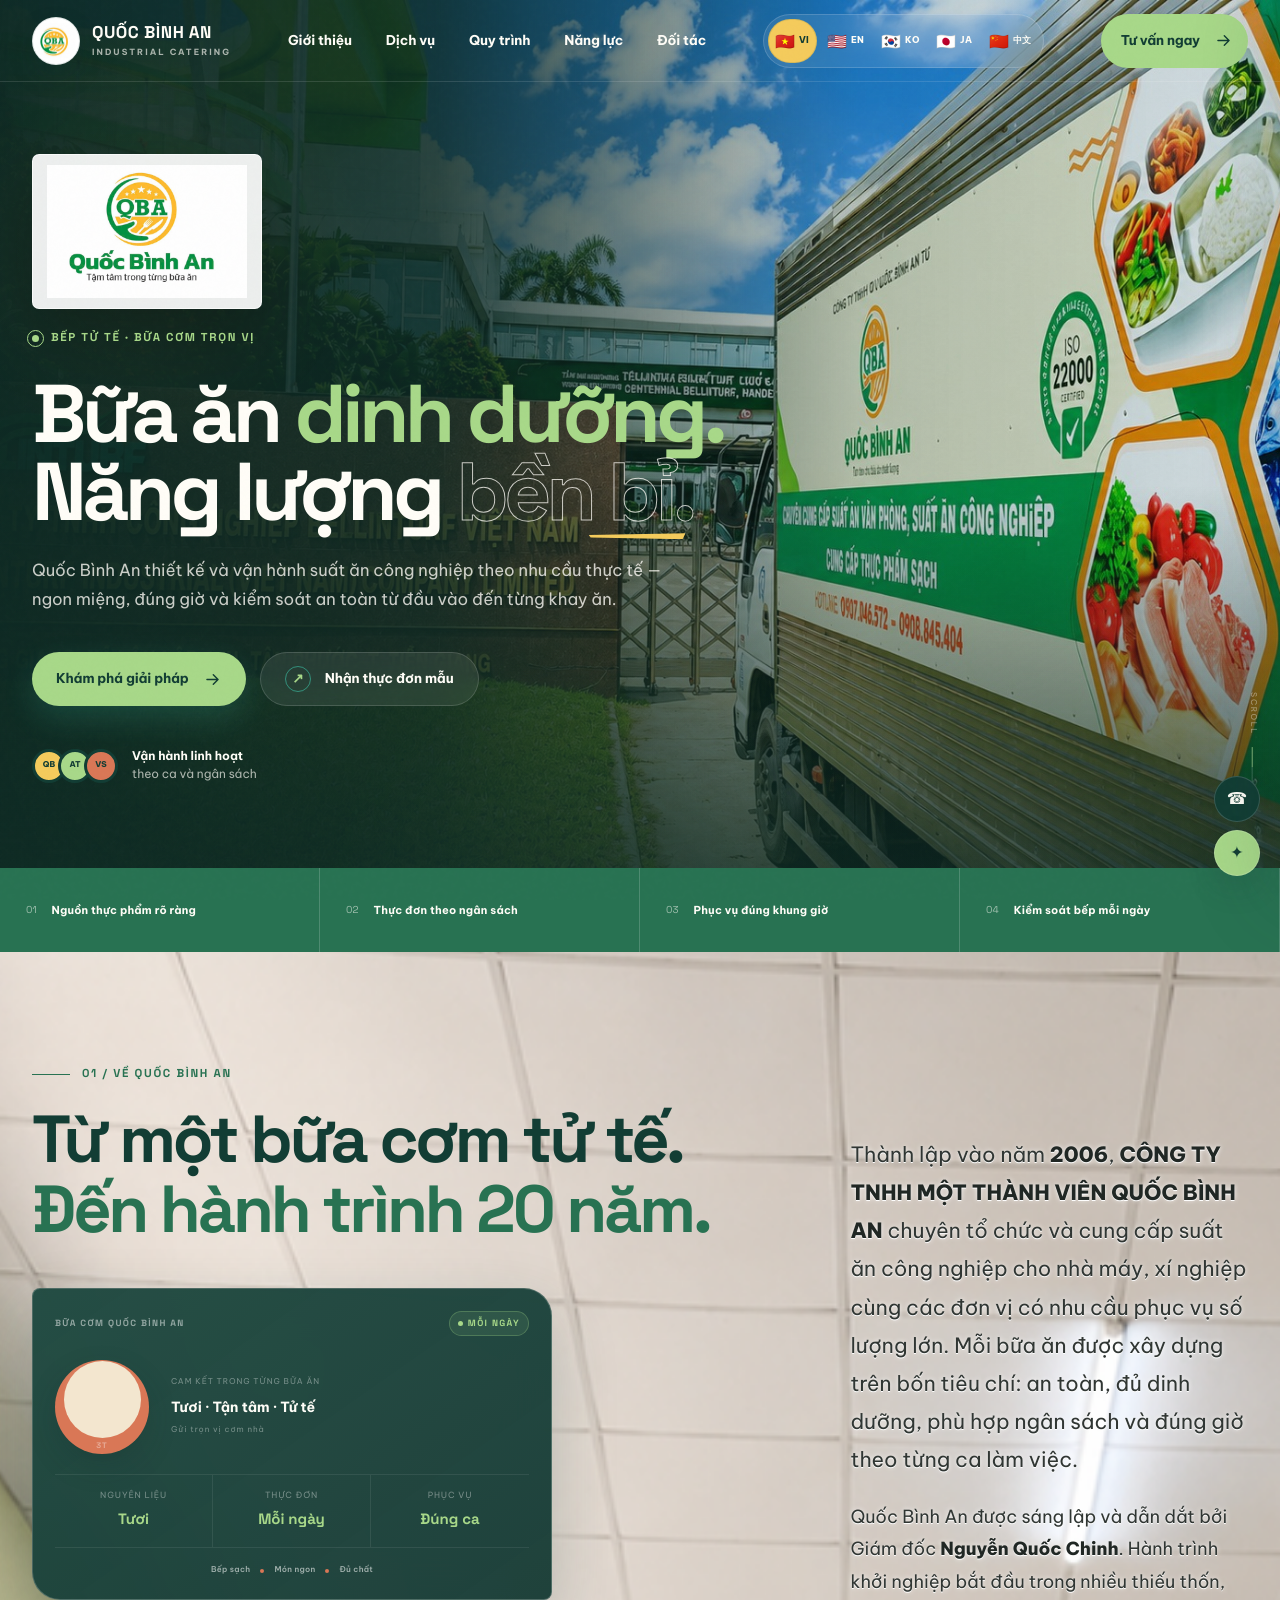
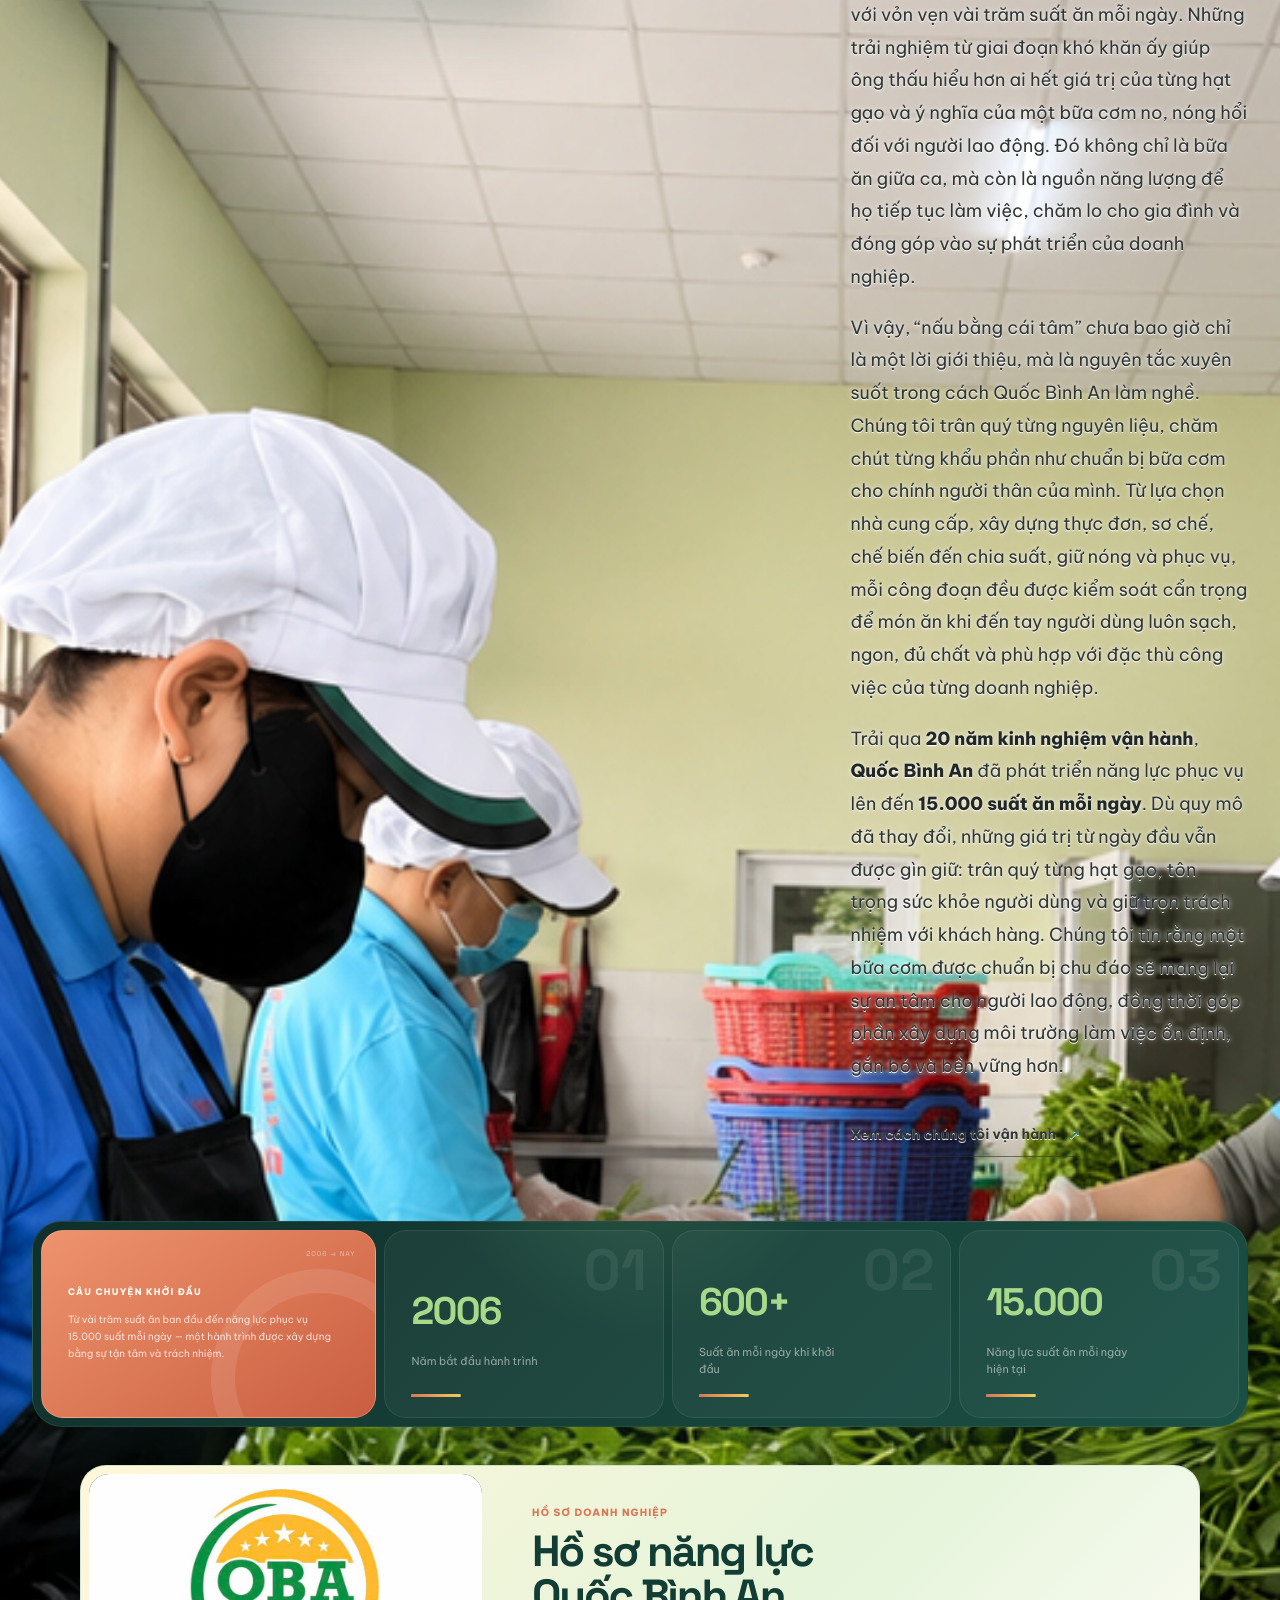
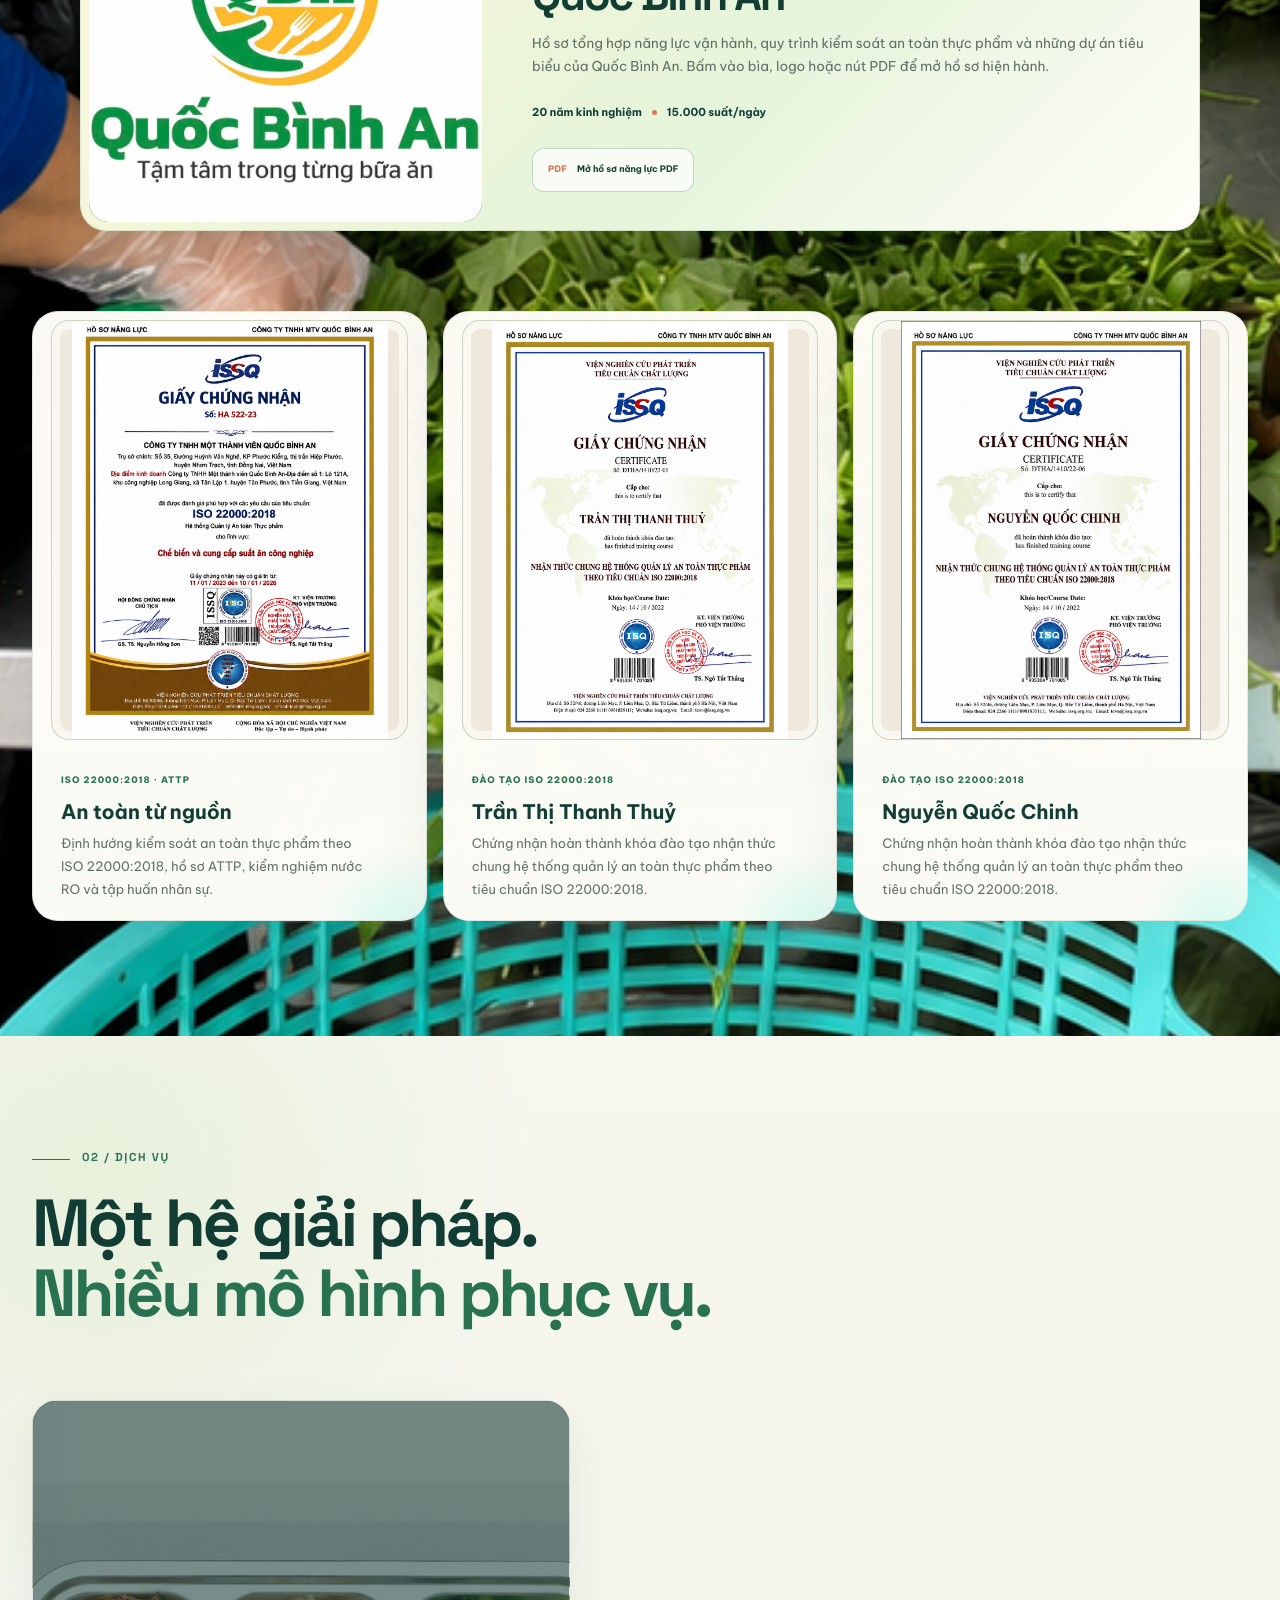
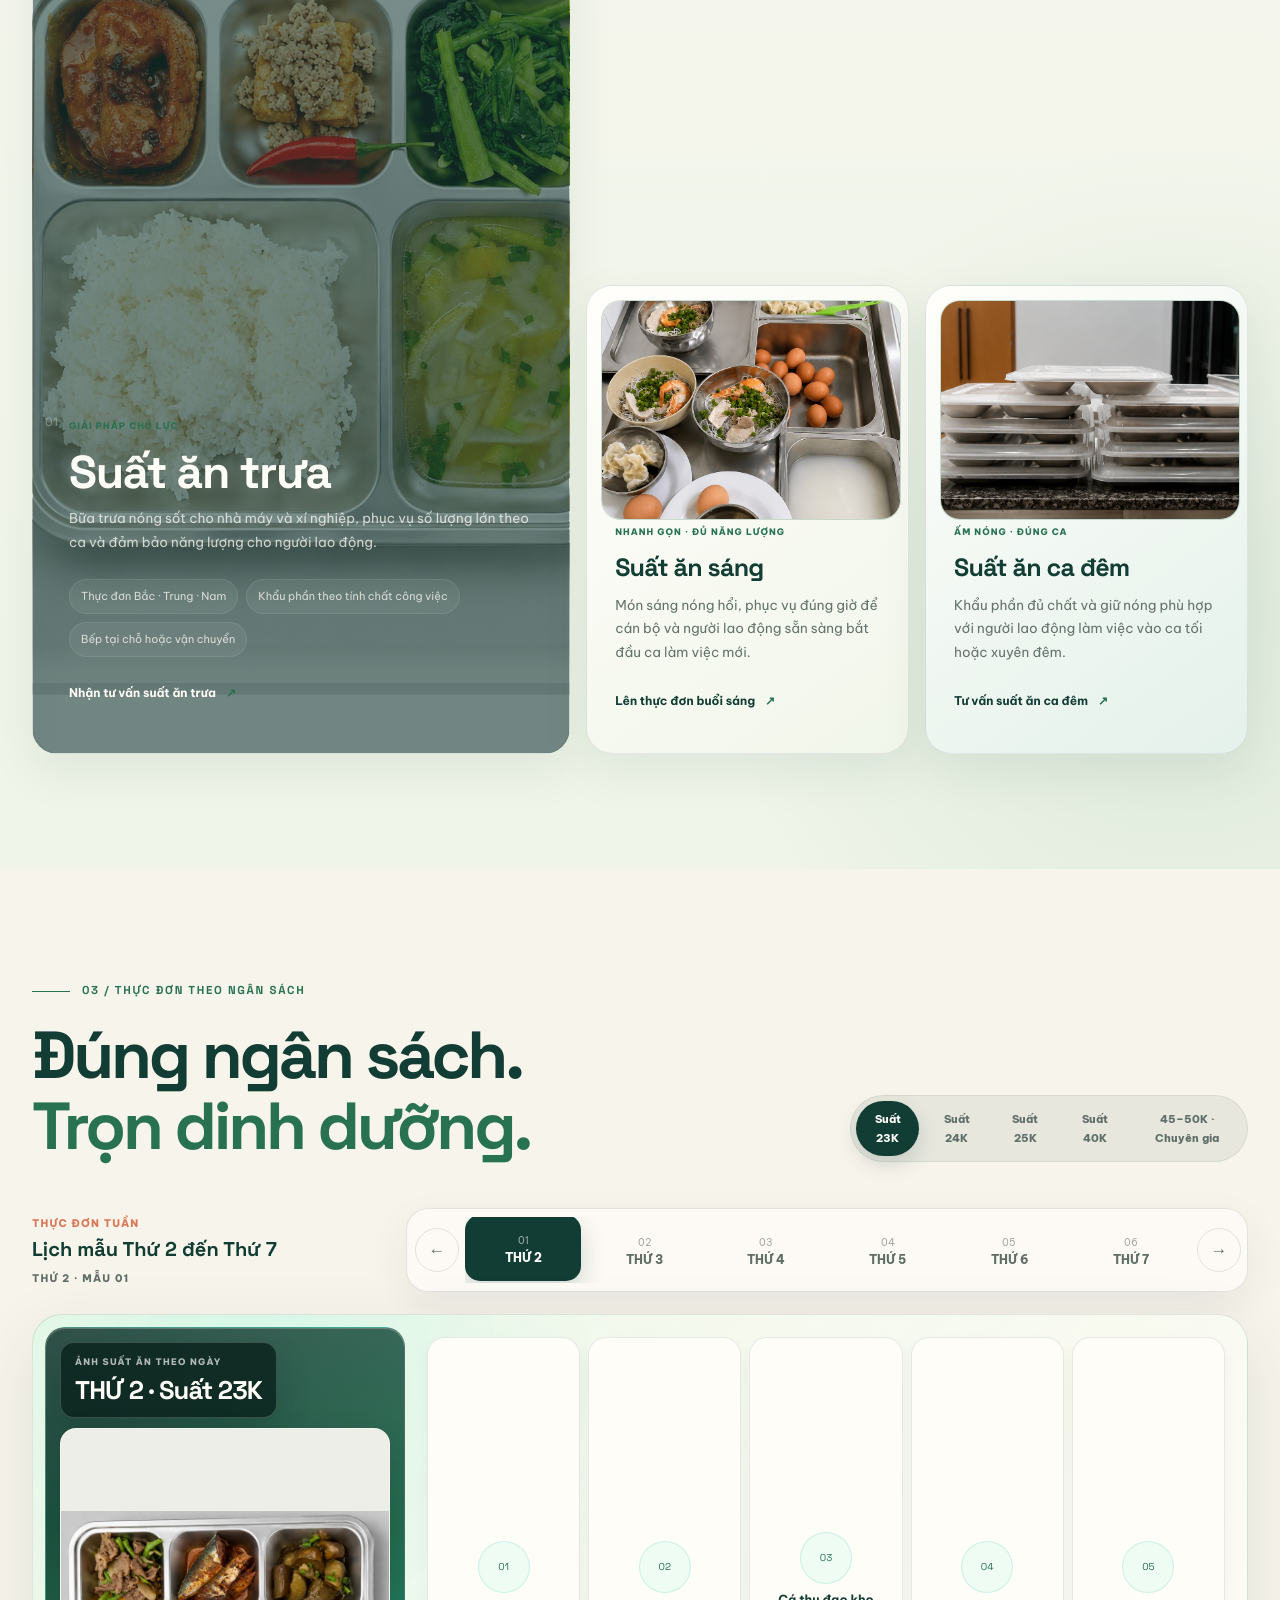
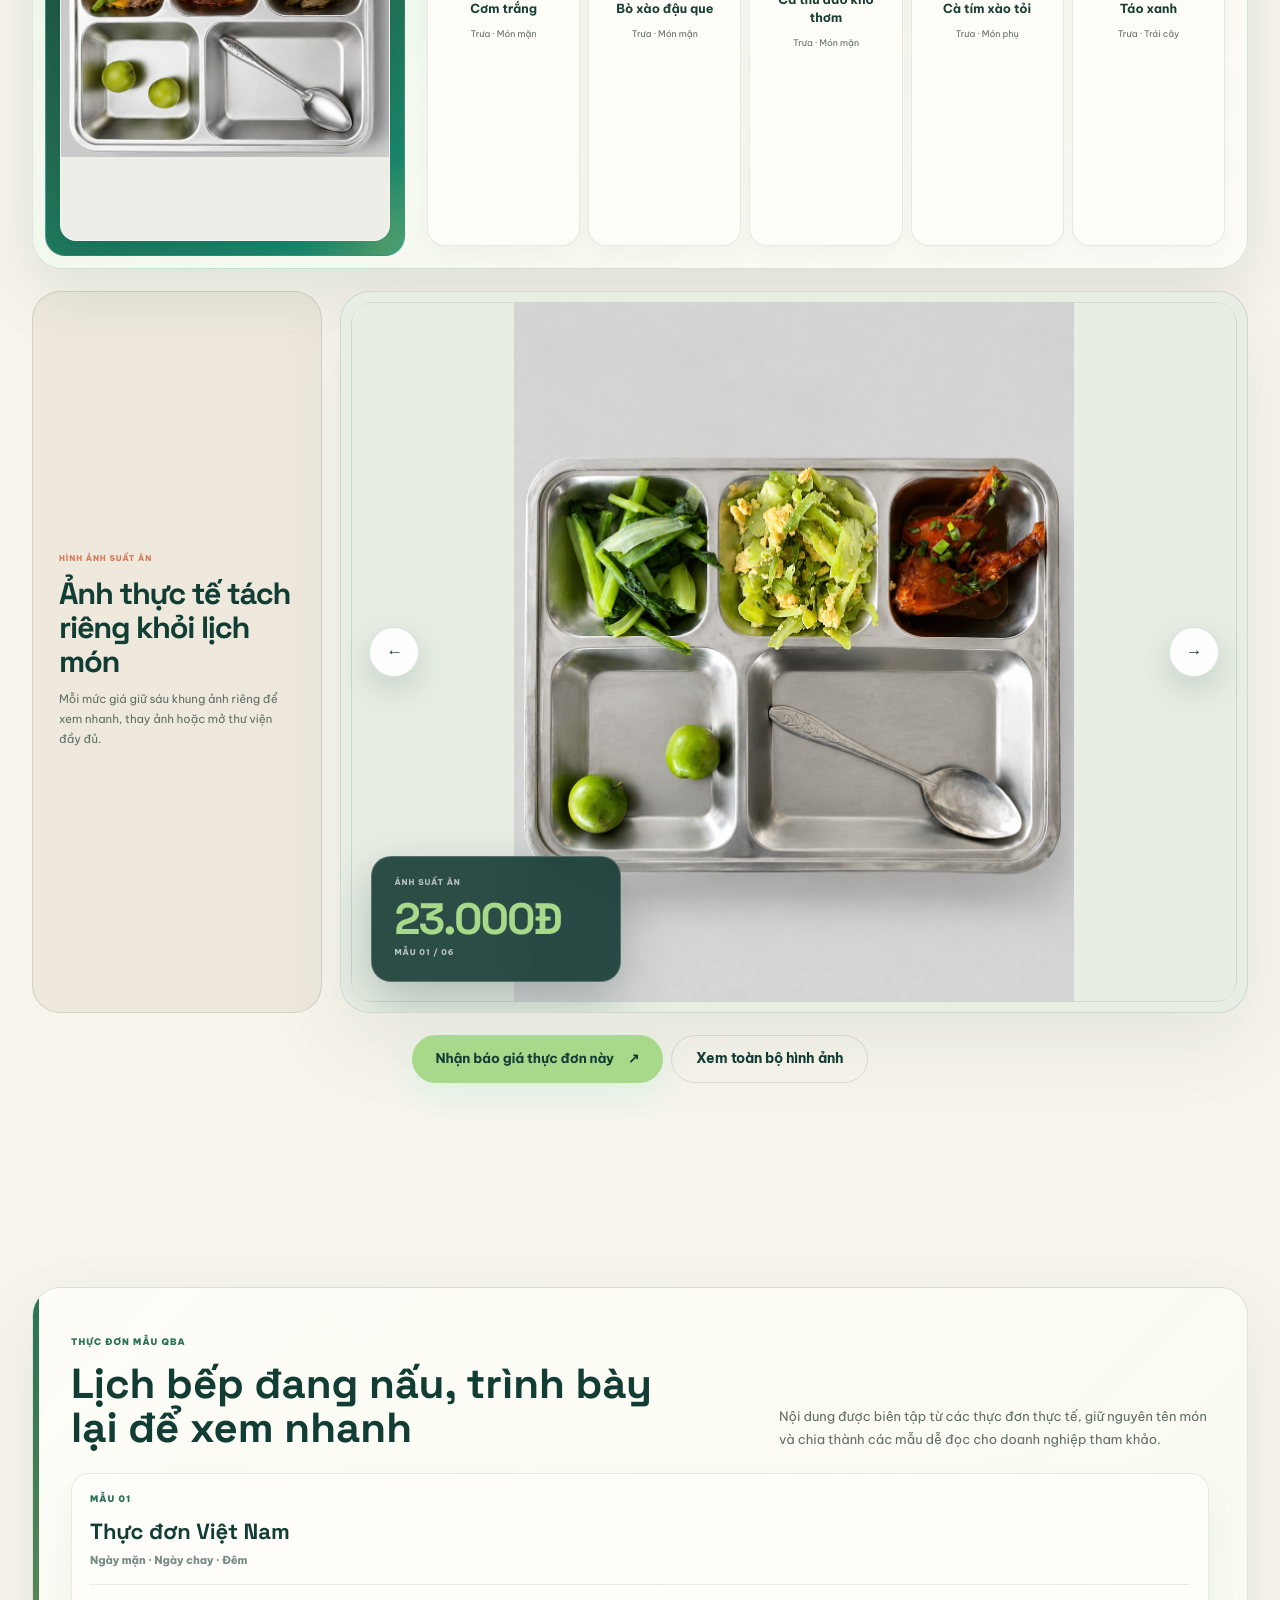
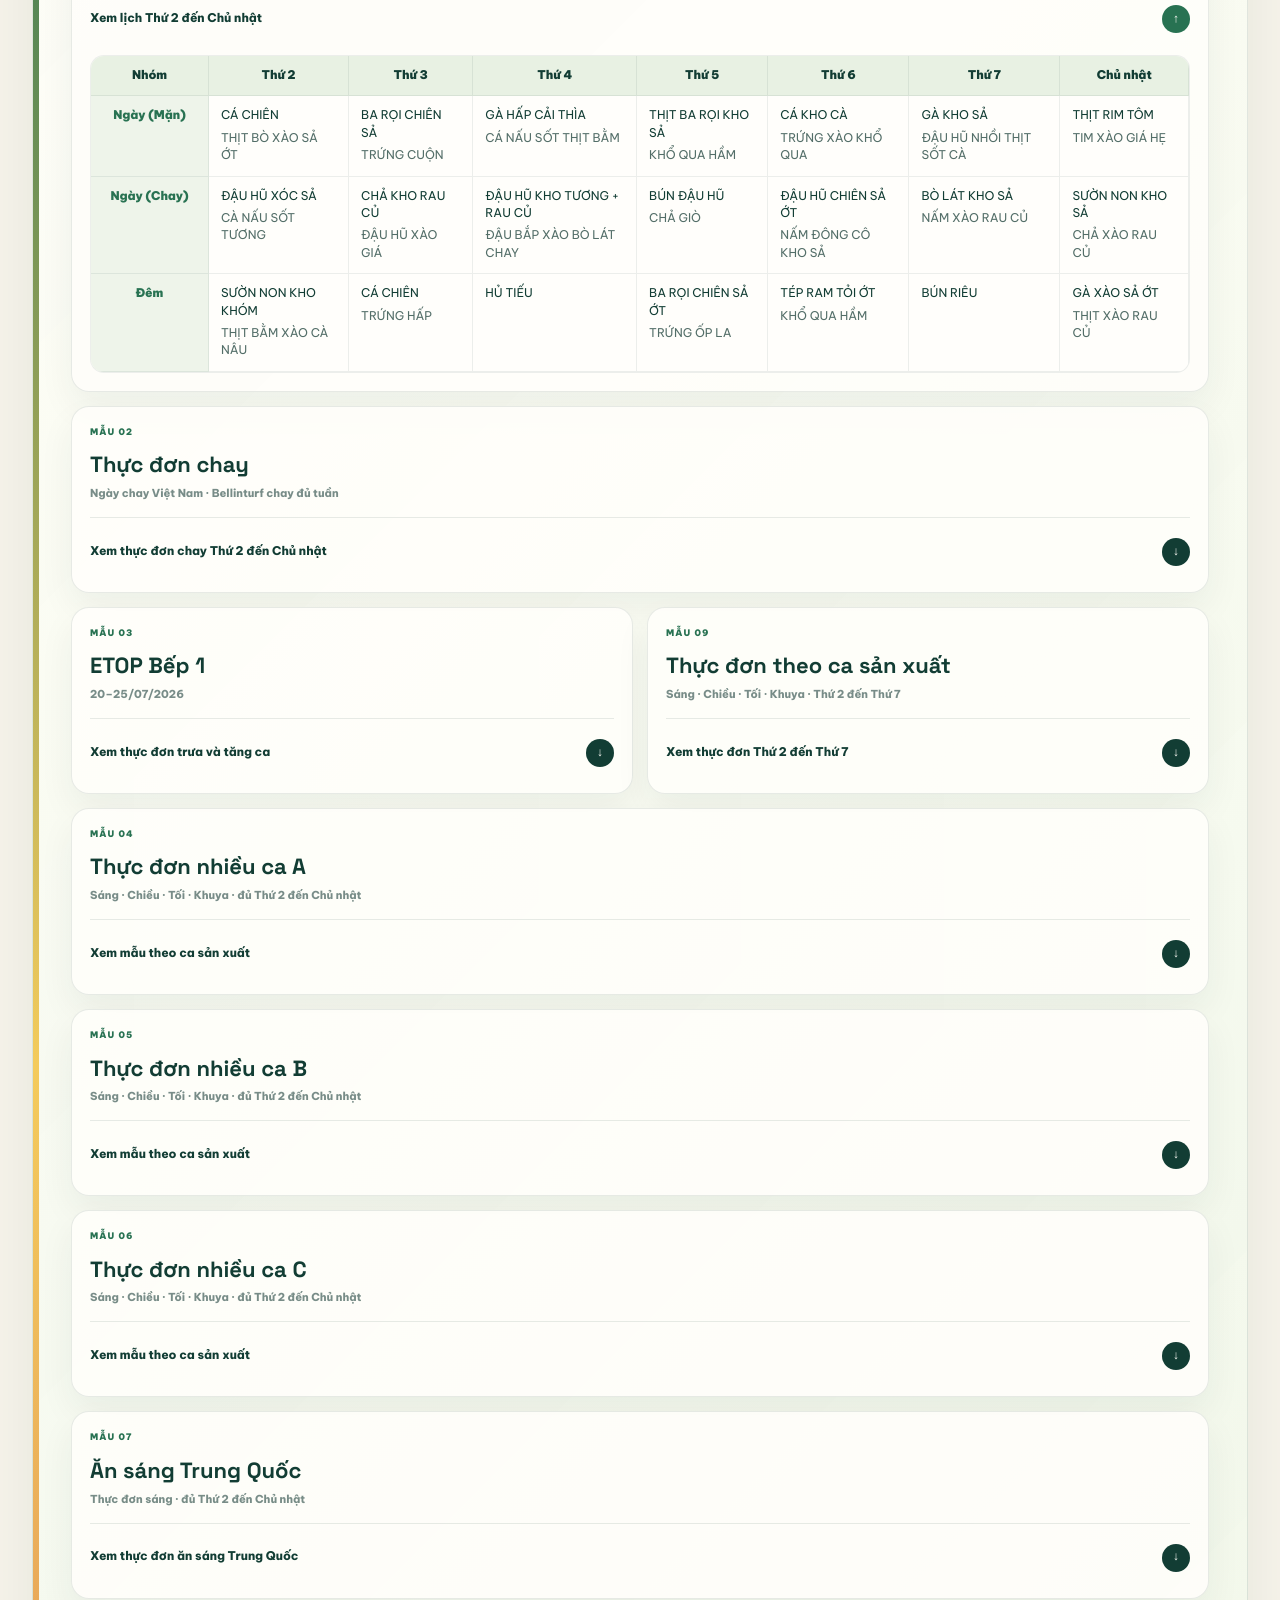
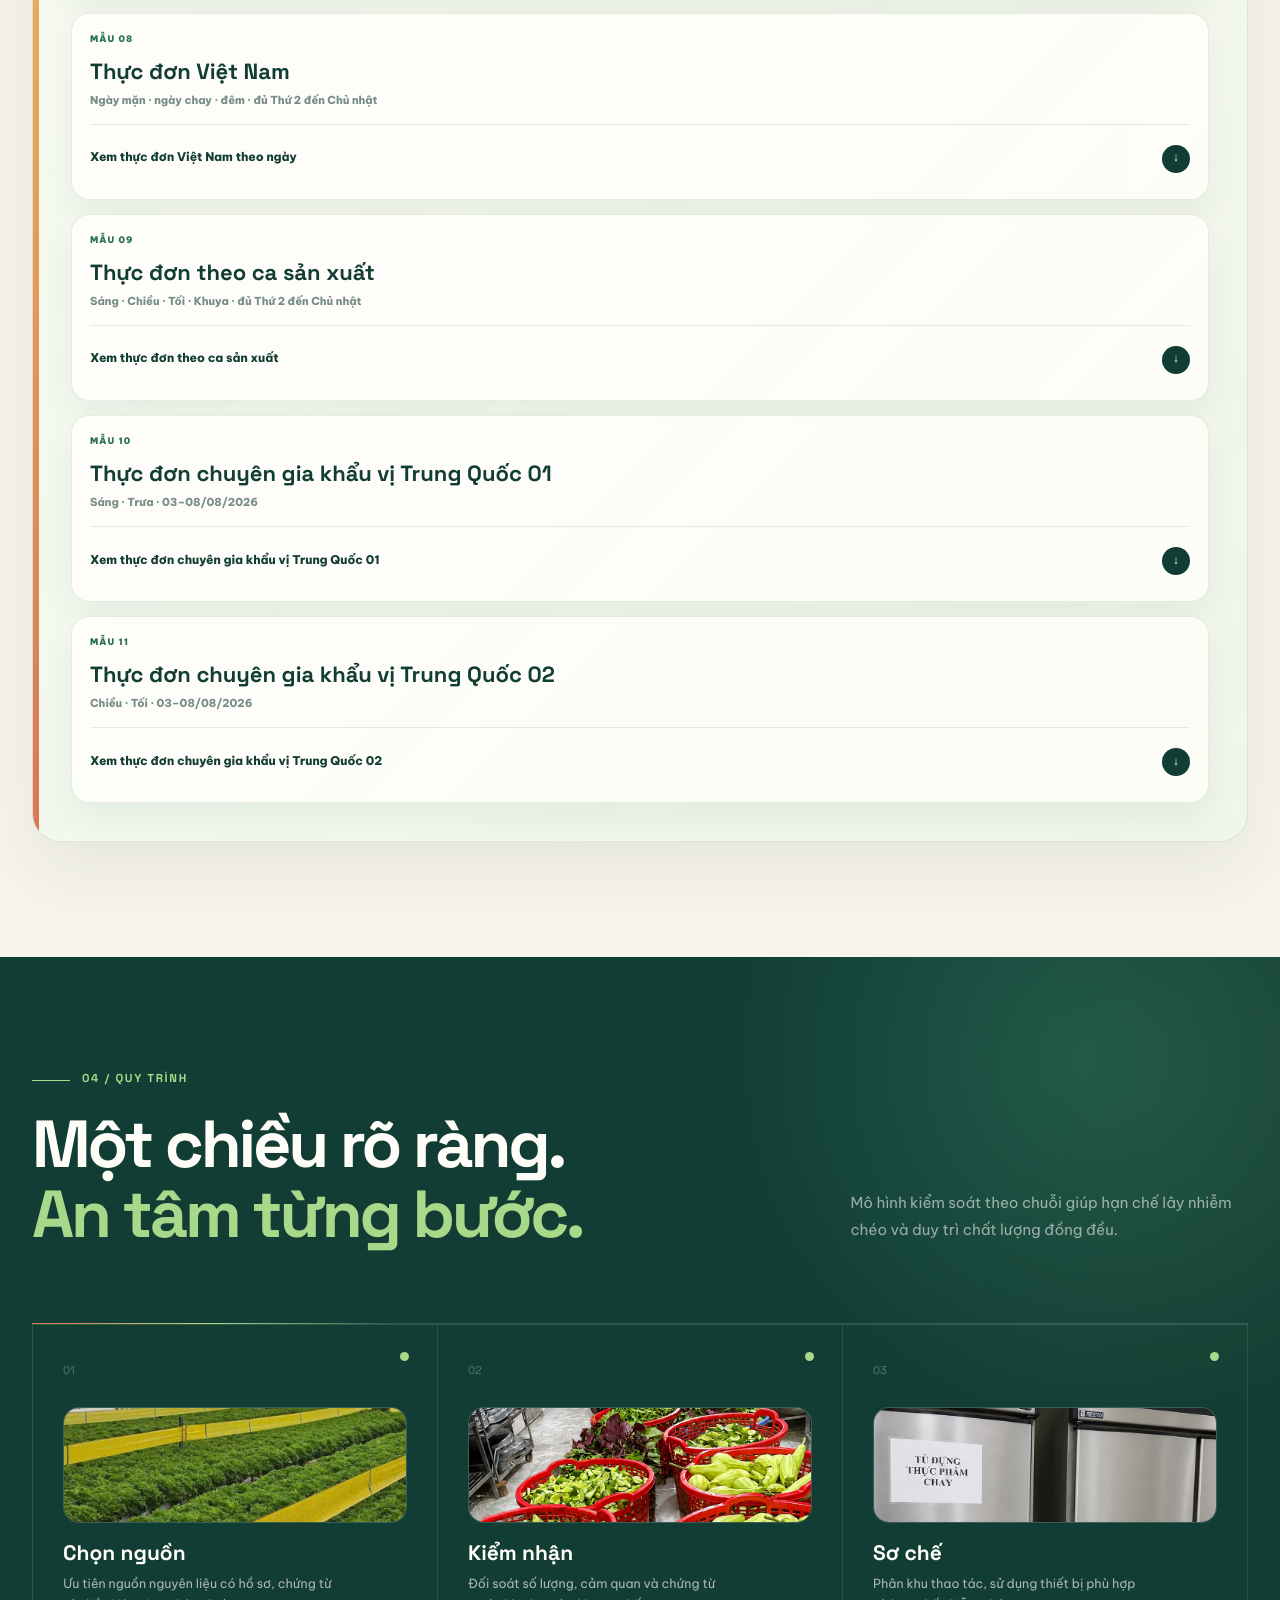
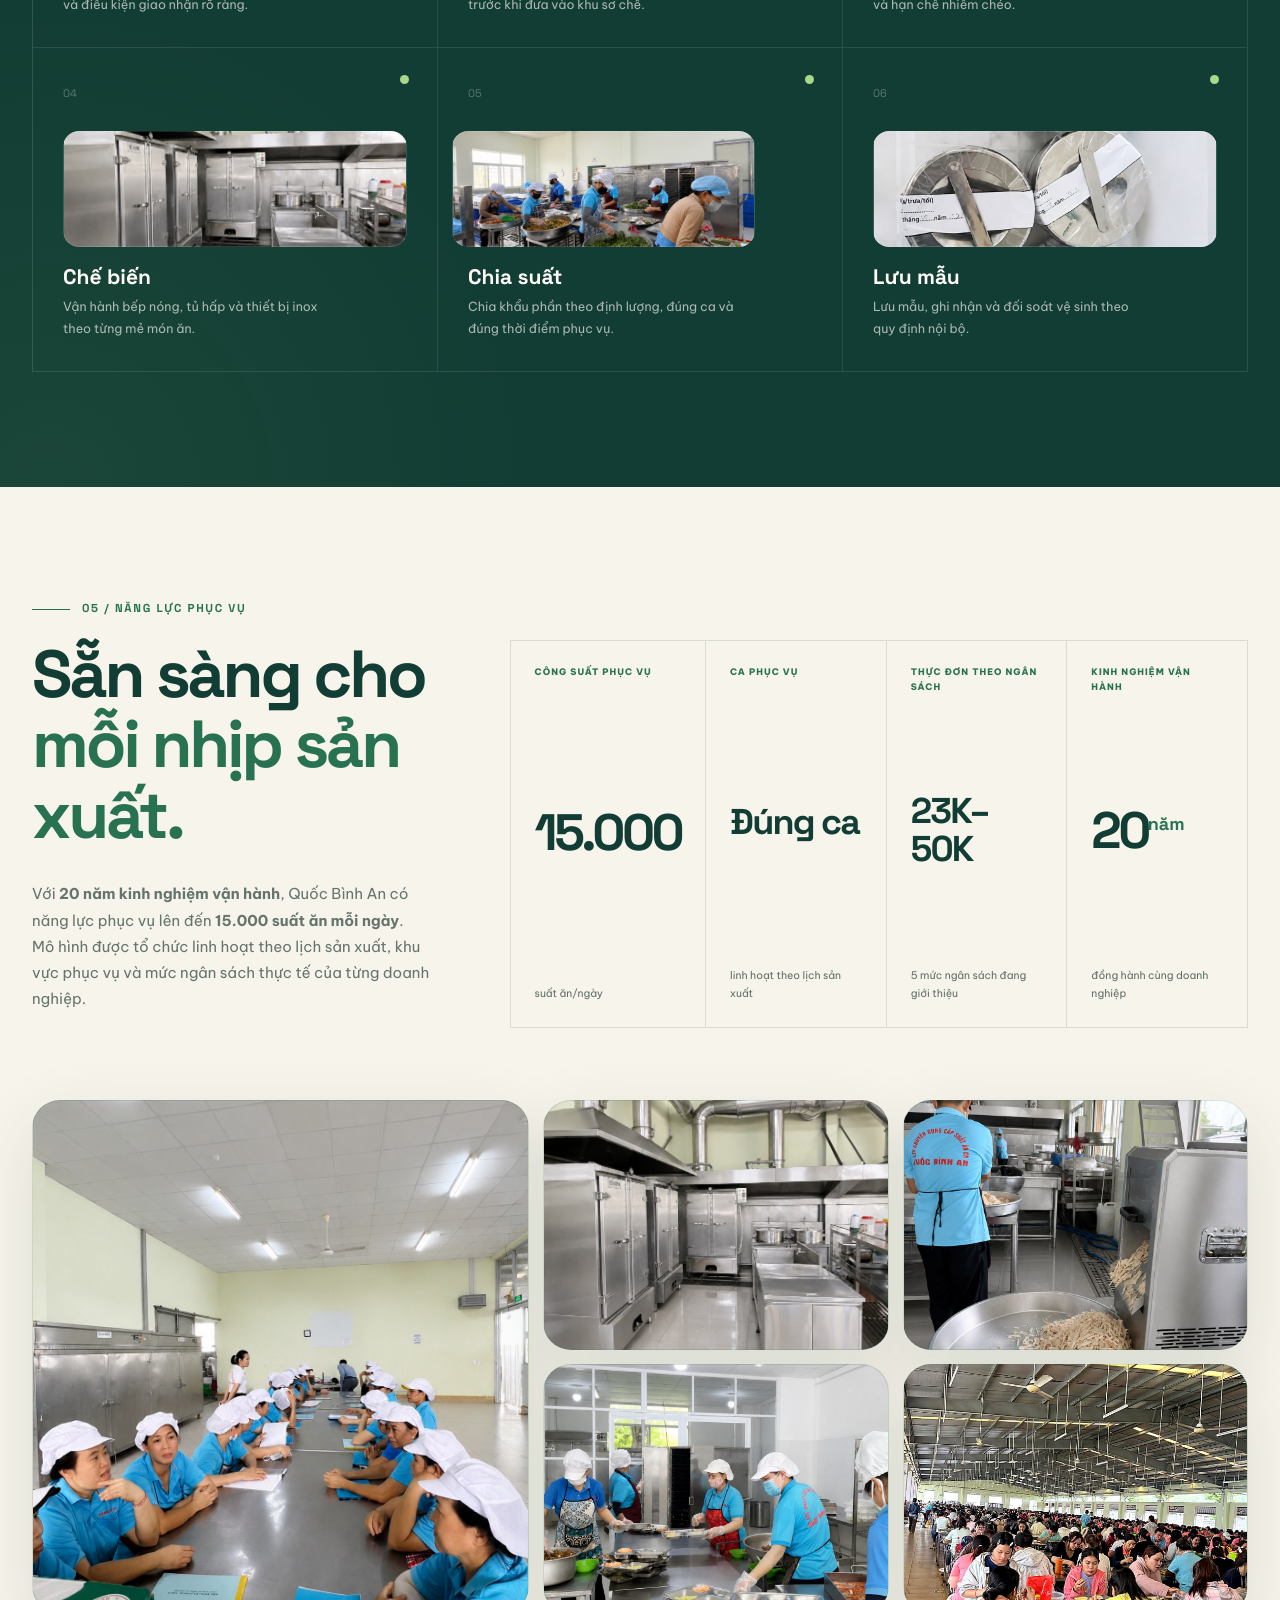
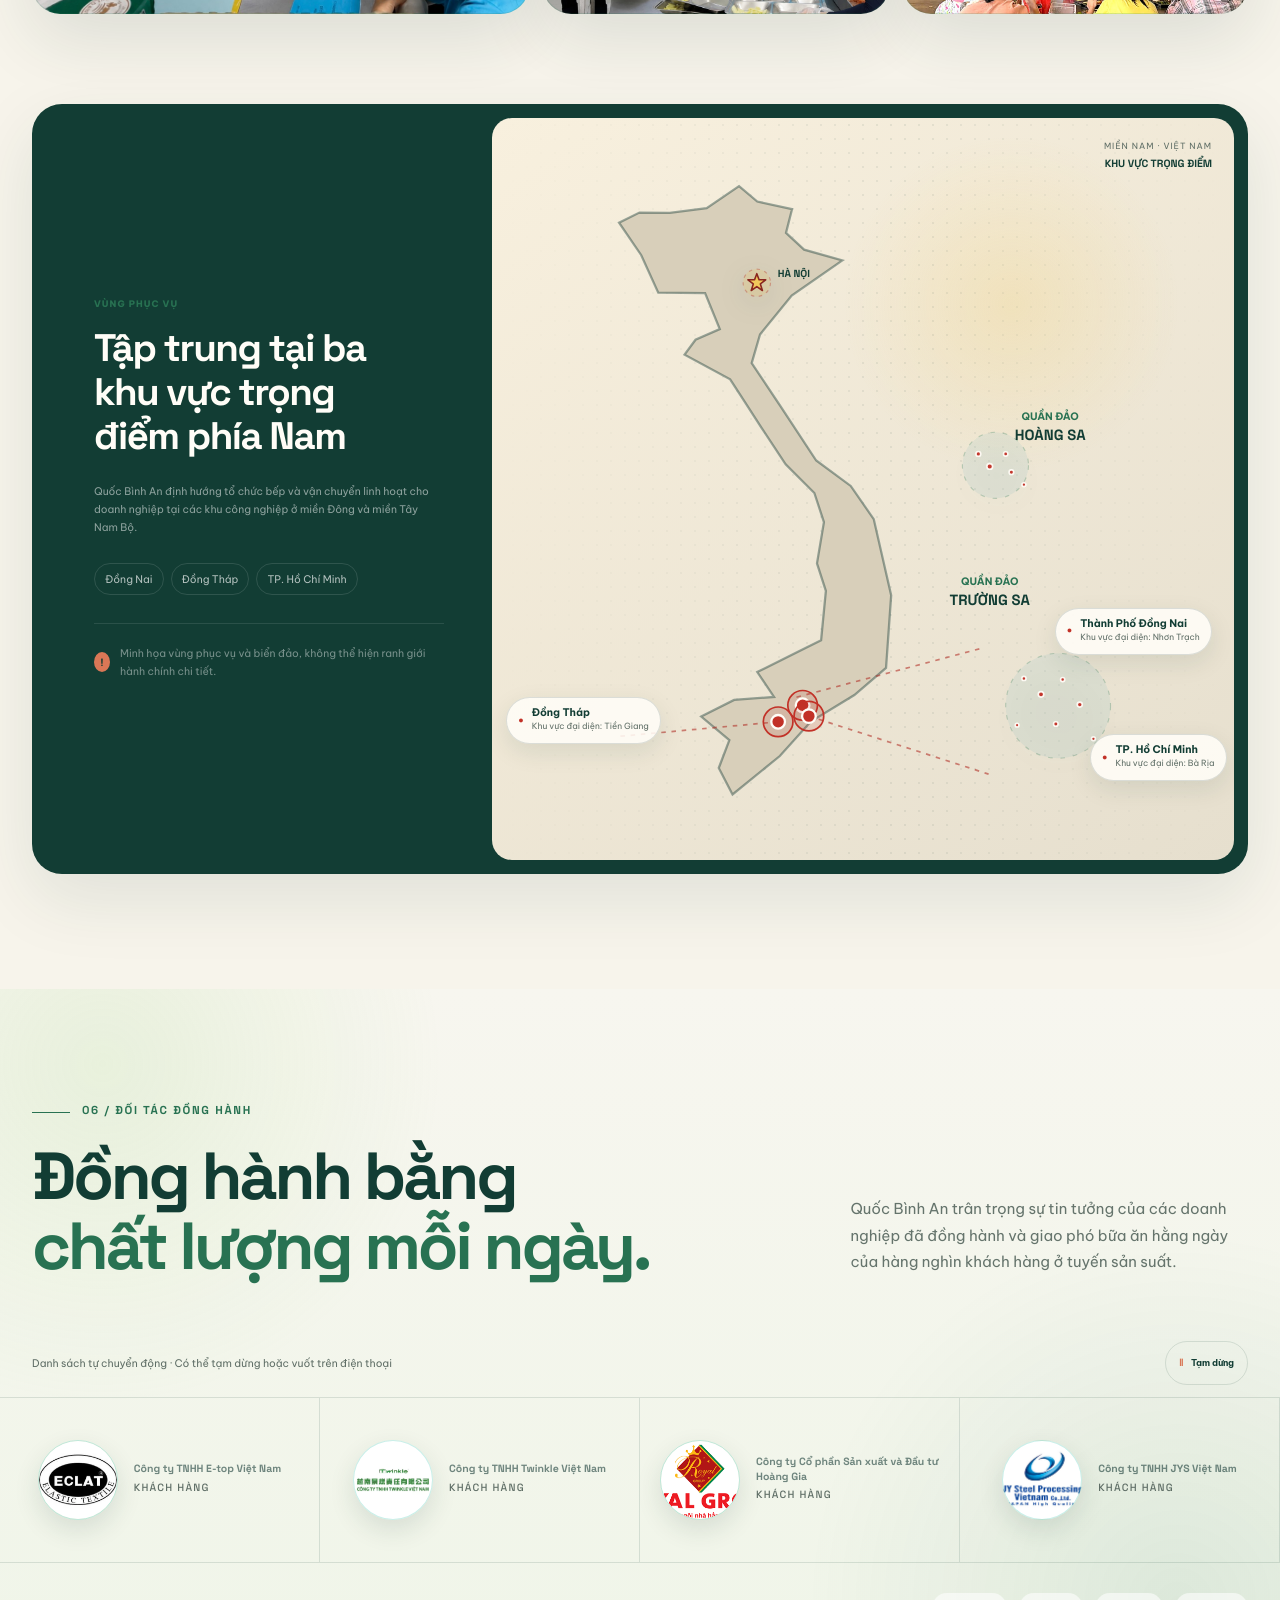
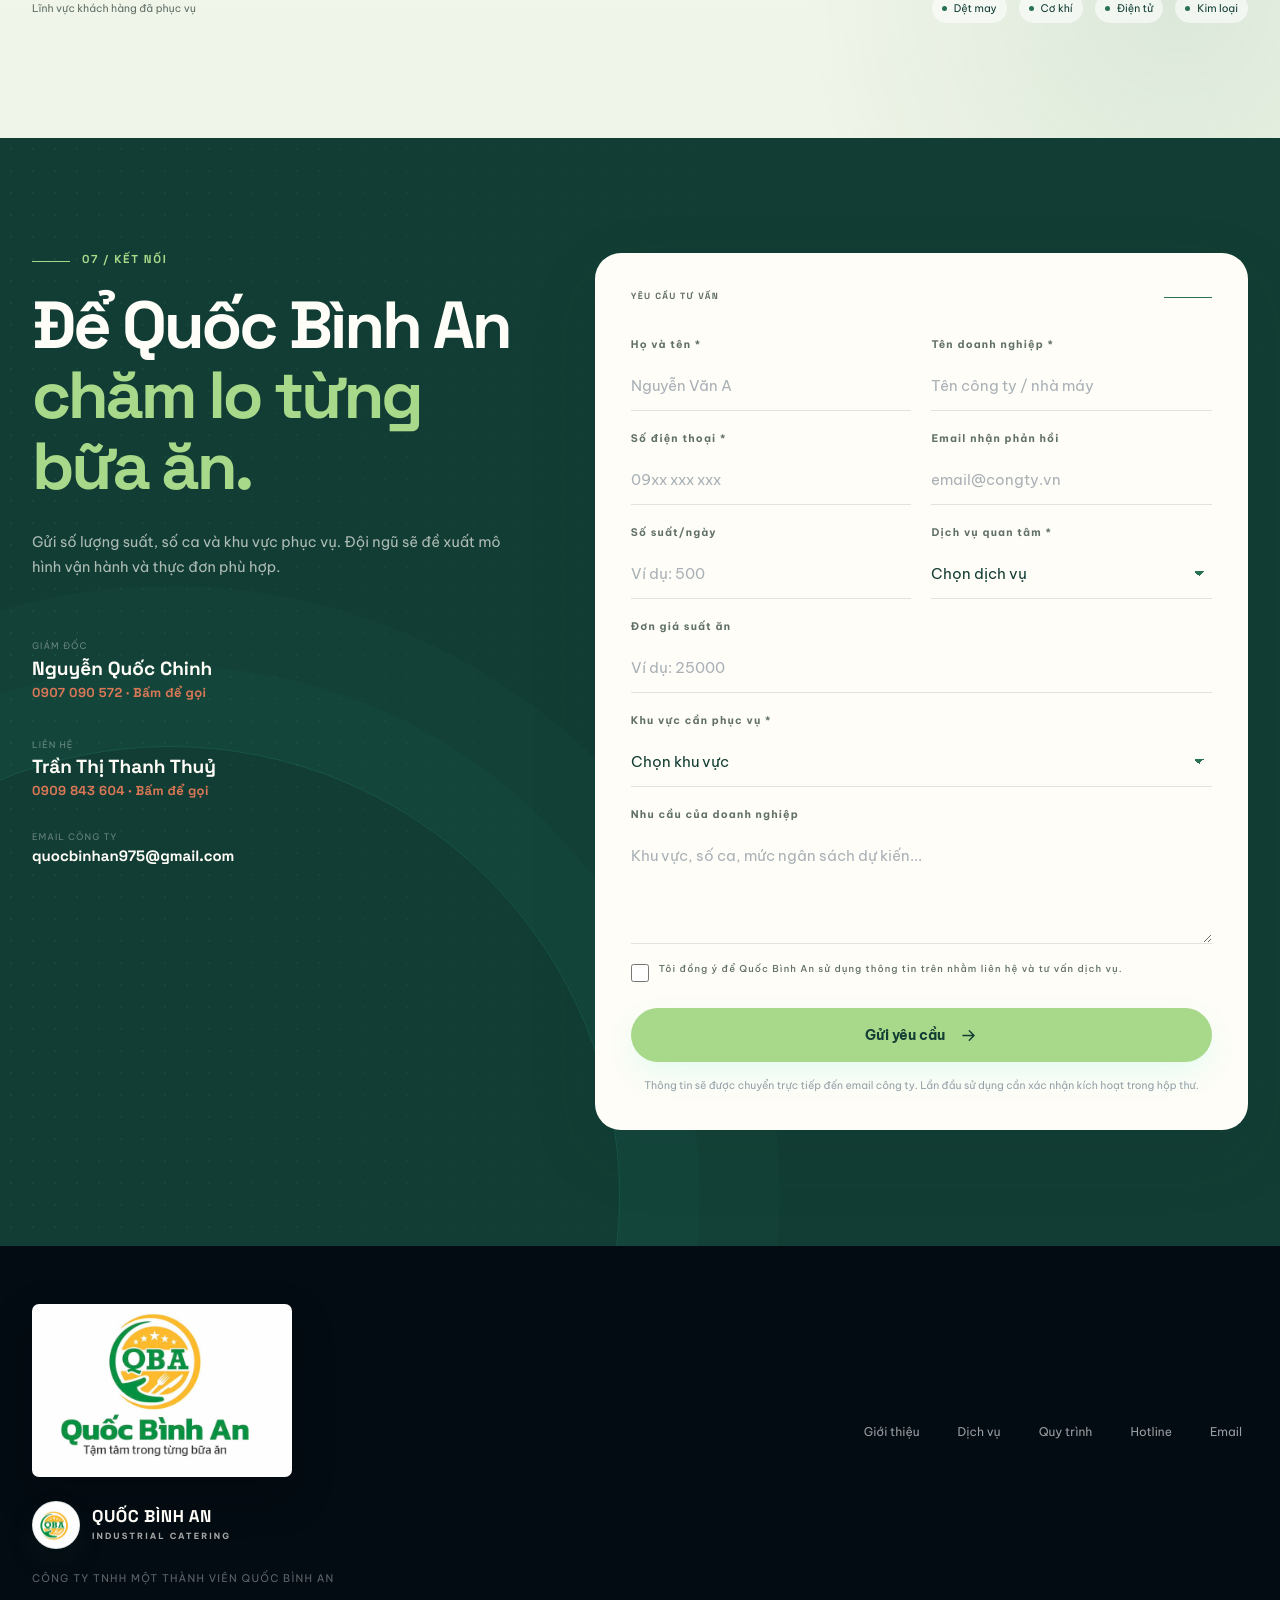
==== commit 872cb462: "Fix mobile section visuals and map label" ====
--- a/index.html
+++ b/index.html
@@ -1010,11 +1010,11 @@
               <path class="map-leader" d="M262.3 509.1 L420 560"/>
               <g class="capital-marker" transform="translate(216.6 128.8)"><title>Thủ đô Hà Nội</title><circle class="capital-halo" r="12"/><path class="capital-star" d="M0 -8 L2 -2.6 L7.8 -2.6 L3.1 1 L4.9 6.8 L0 3.4 L-4.9 6.8 L-3.1 1 L-7.8 -2.6 L-2 -2.6 Z"/></g>
               <text class="capital-label" x="235" y="124">HÀ NỘI</text>
-              <g class="location-marker marker-dongnai" transform="translate(256.8 499.6)"><title>Đồng Nai – khu vực Nhơn Trạch: 10.7036°N, 106.8889°E</title><circle class="marker-ring" r="13"/><circle class="marker-core" r="6"/></g>
+              <g class="location-marker marker-dongnai" transform="translate(256.8 499.6)"><title>Thành Phố Đồng Nai – khu vực Nhơn Trạch: 10.7036°N, 106.8889°E</title><circle class="marker-ring" r="13"/><circle class="marker-core" r="6"/></g>
               <g class="location-marker marker-dongthap" transform="translate(235.3 514.1)"><title>Đồng Tháp – khu vực Tiền Giang: 10.3600°N, 106.3600°E</title><circle class="marker-ring" r="13"/><circle class="marker-core" r="6"/></g>
               <g class="location-marker marker-hcm" transform="translate(262.3 509.1)"><title>TP. Hồ Chí Minh – khu vực Bà Rịa: 10.4963°N, 107.1684°E</title><circle class="marker-ring" r="13"/><circle class="marker-core" r="6"/></g>
             </svg>
-            <div class="province-label label-dongnai"><span>●</span><div><strong>Đồng Nai</strong><small>Khu vực đại diện: Nhơn Trạch</small></div></div>
+            <div class="province-label label-dongnai"><span>●</span><div><strong>Thành Phố Đồng Nai</strong><small>Khu vực đại diện: Nhơn Trạch</small></div></div>
             <div class="province-label label-tiengiang"><span>●</span><div><strong>Đồng Tháp</strong><small>Khu vực đại diện: Tiền Giang</small></div></div>
             <div class="province-label label-brvt"><span>●</span><div><strong>TP. Hồ Chí Minh</strong><small>Khu vực đại diện: Bà Rịa</small></div></div>
             <div class="map-caption">
--- a/styles.css
+++ b/styles.css
@@ -5967,3 +5967,20 @@
     font-size: 20px;
   }
 }
+
+/* Mobile layout fix: keep service copy below resized 220px image frames. */
+@media (max-width: 580px) {
+  .service-card:has(.service-photo-frame.has-frame-layout),
+  .services .service-card:has([data-image-slot="service-vegan"].service-photo-frame.has-frame-layout) {
+    padding-top: 258px;
+  }
+
+  /* Keep the full About background visible on phones without changing desktop or other sections. */
+  #about[data-image-slot="about-bg"].has-custom-image {
+    background-color: #f7f4eb;
+    background-blend-mode: soft-light;
+    background-position: center 25% !important;
+    background-size: 100% auto !important;
+    background-repeat: no-repeat !important;
+  }
+}
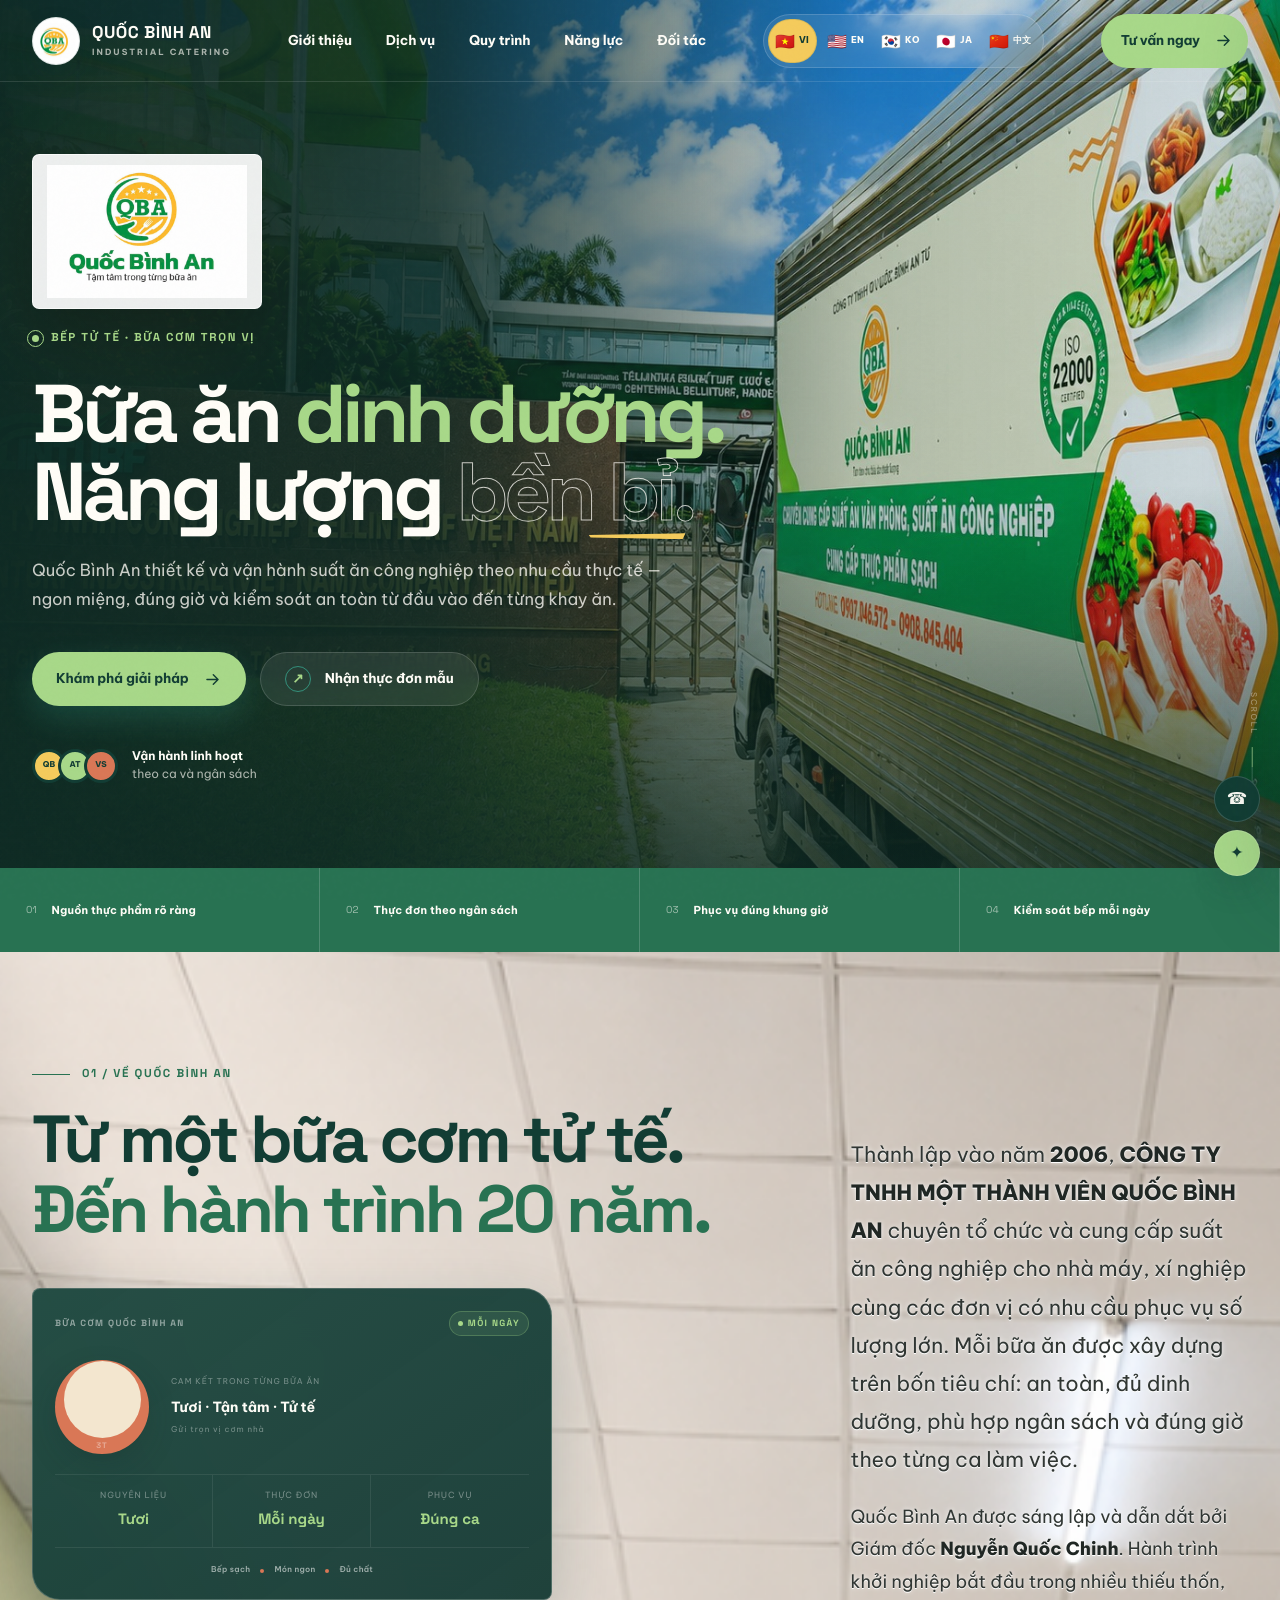
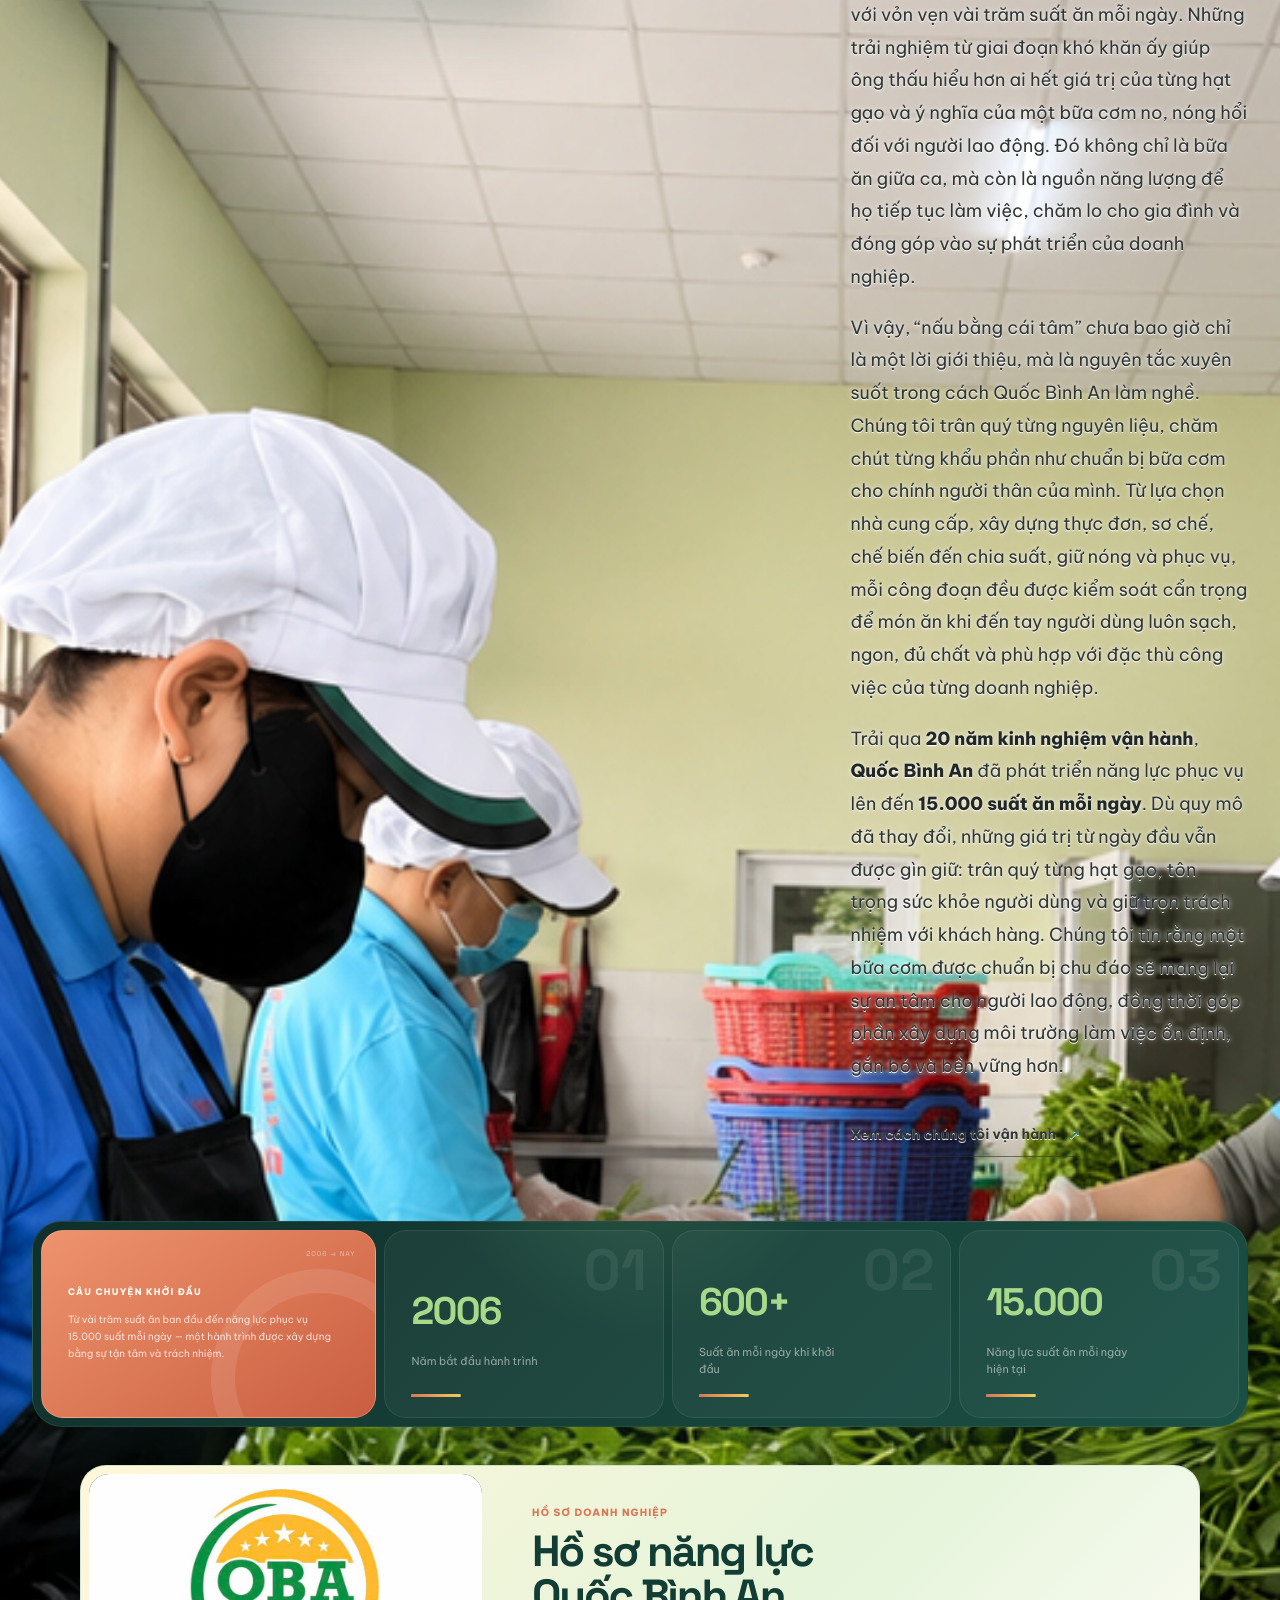
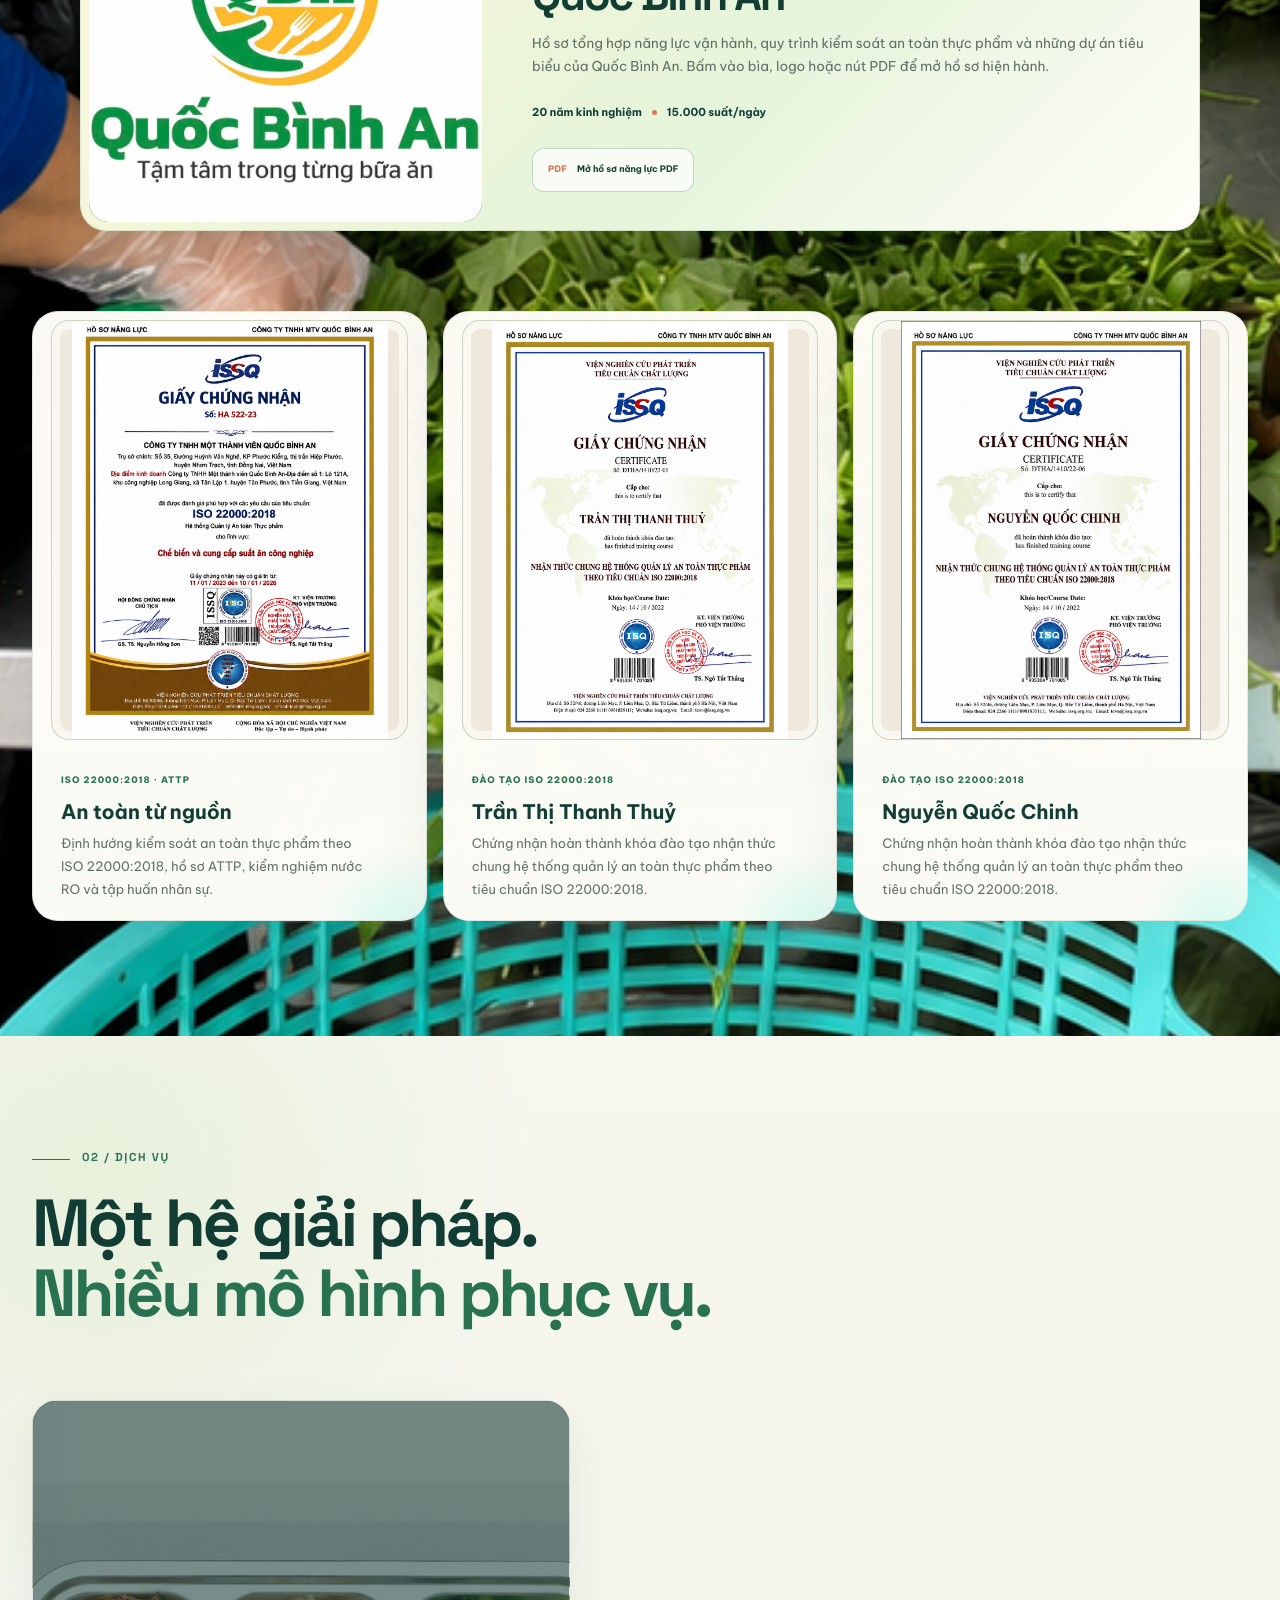
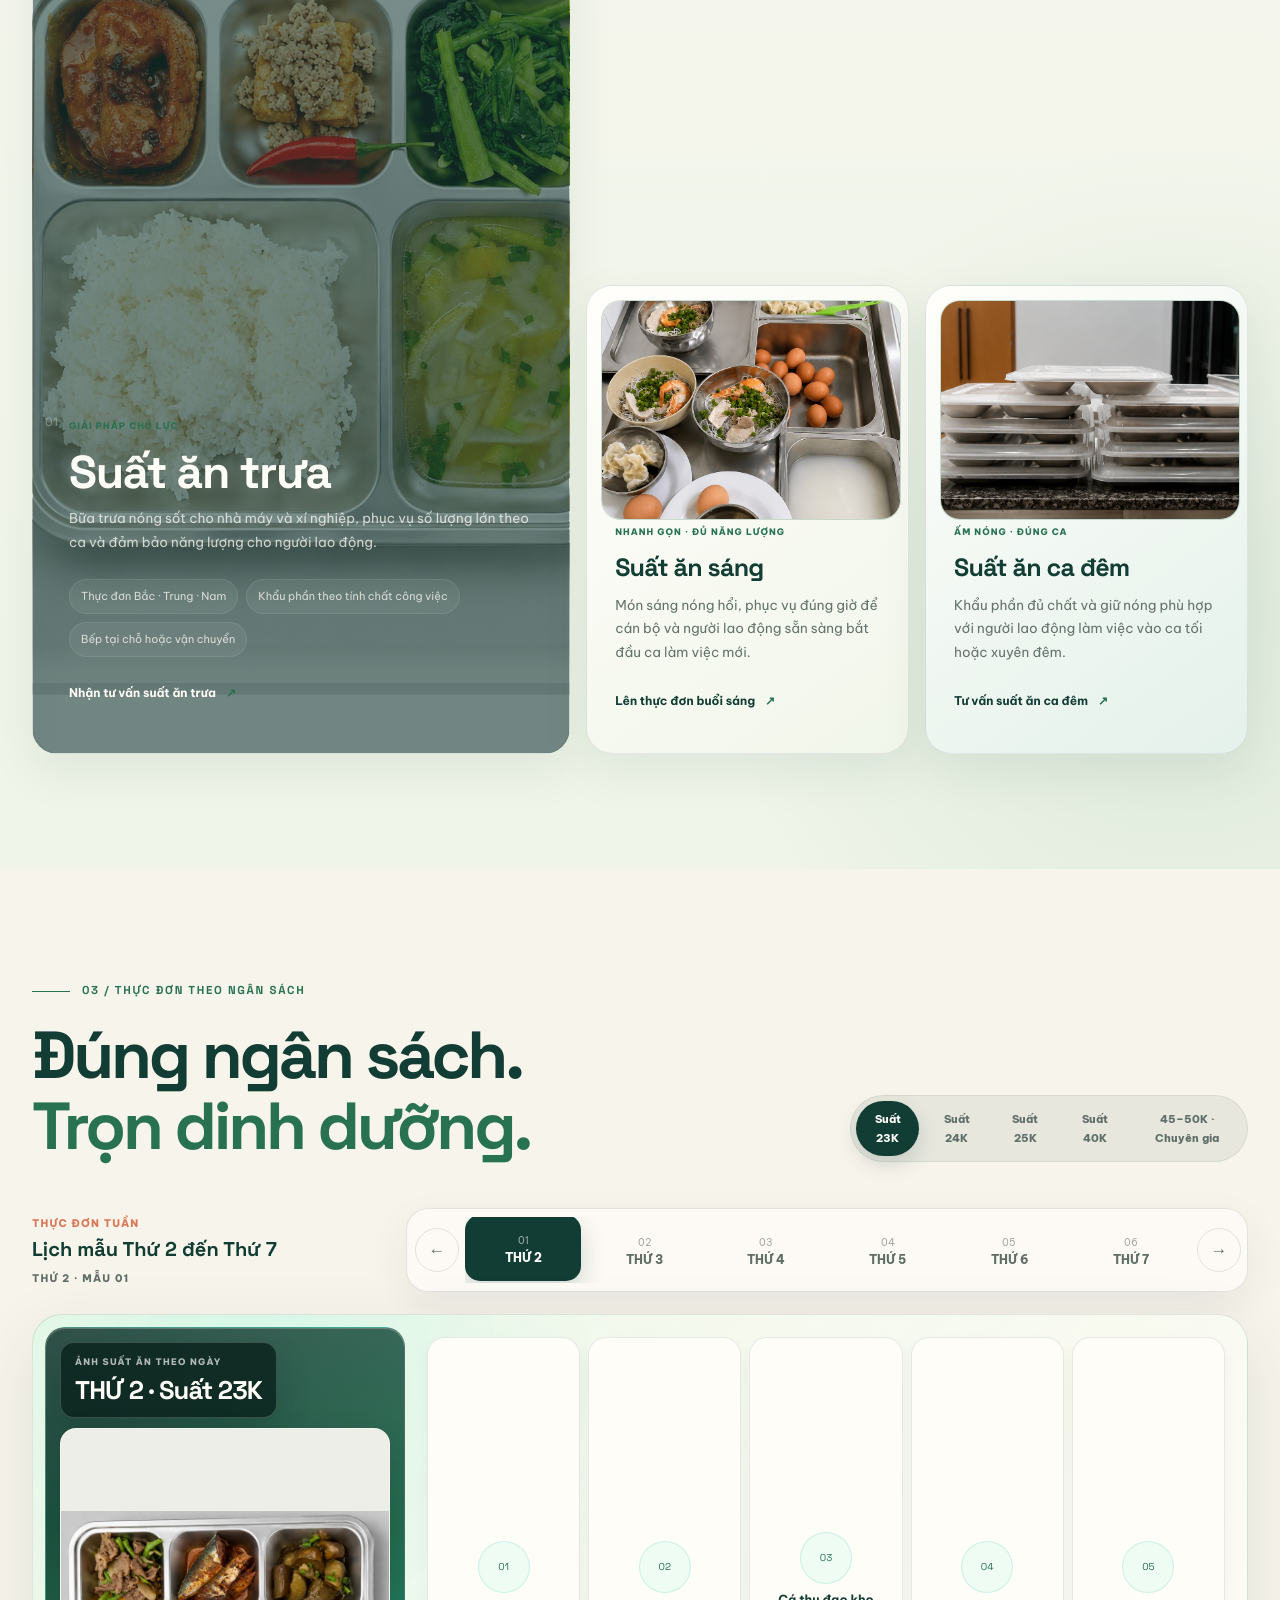
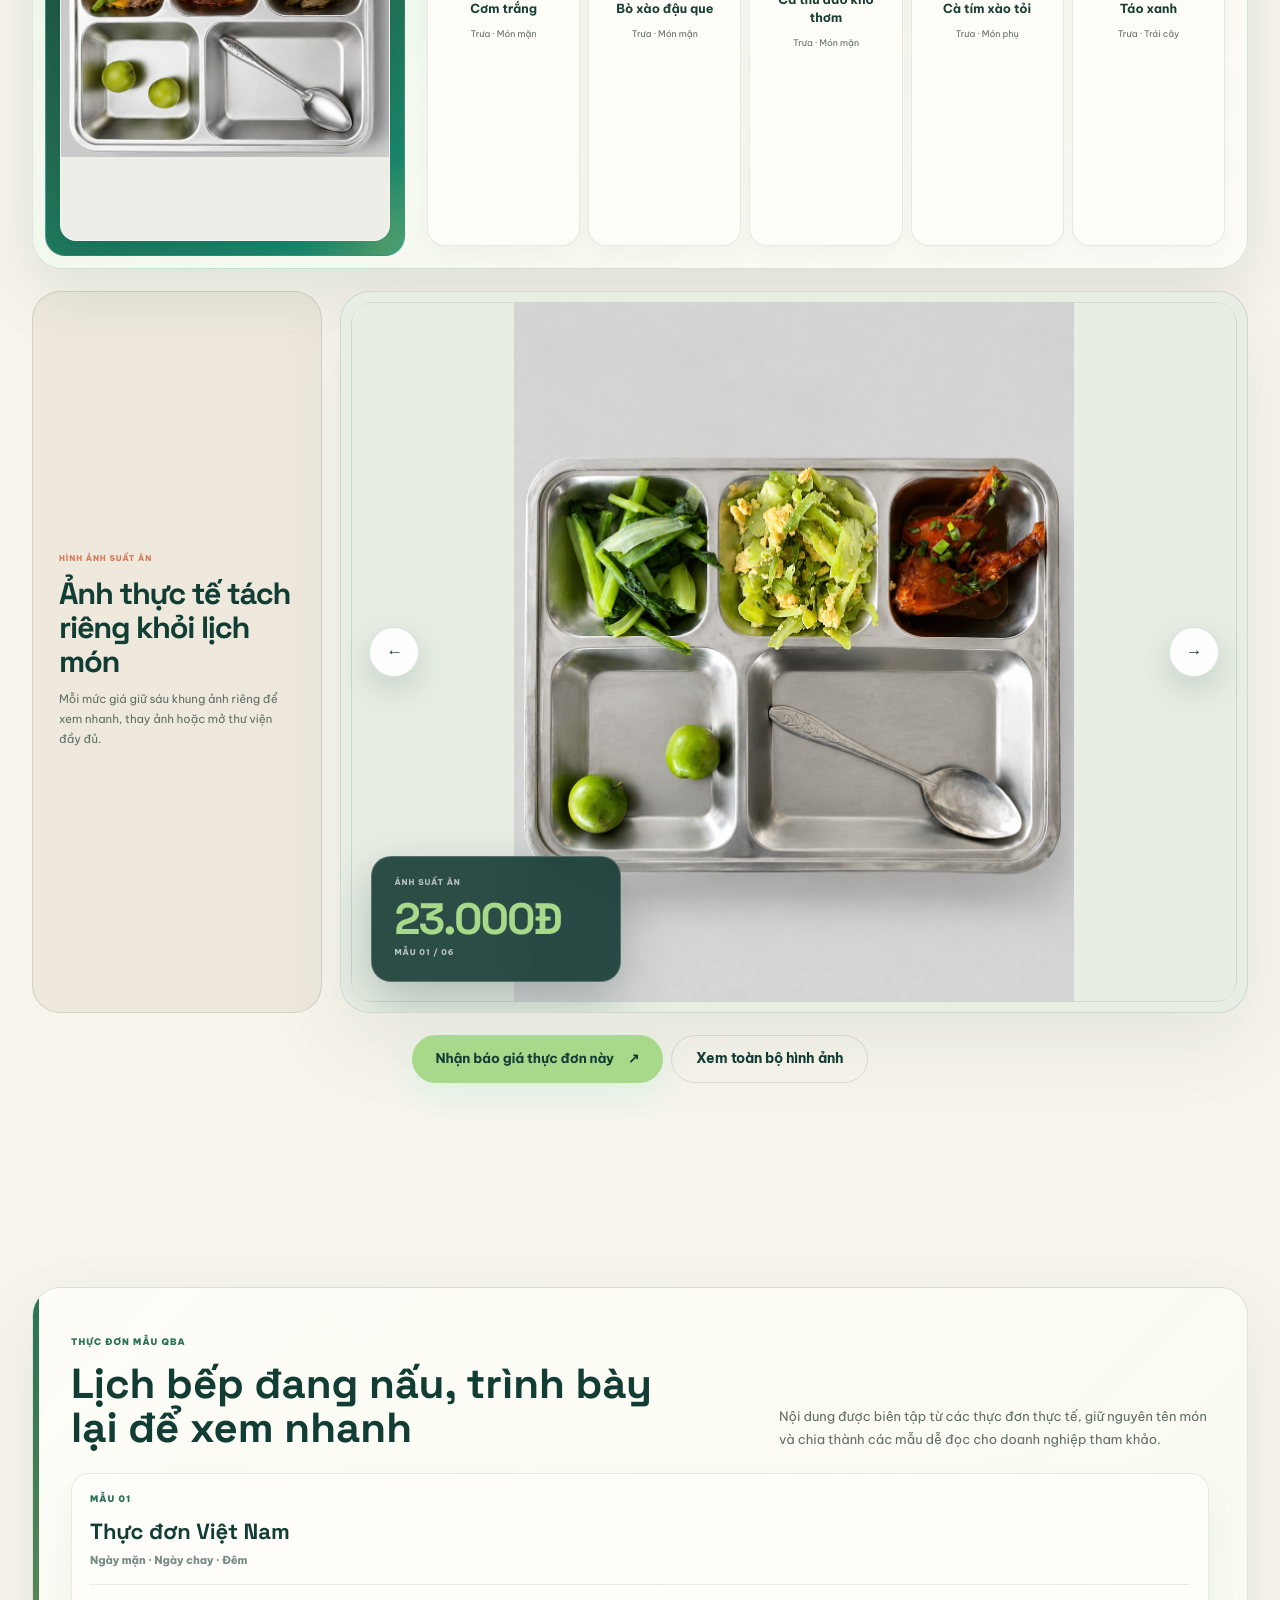
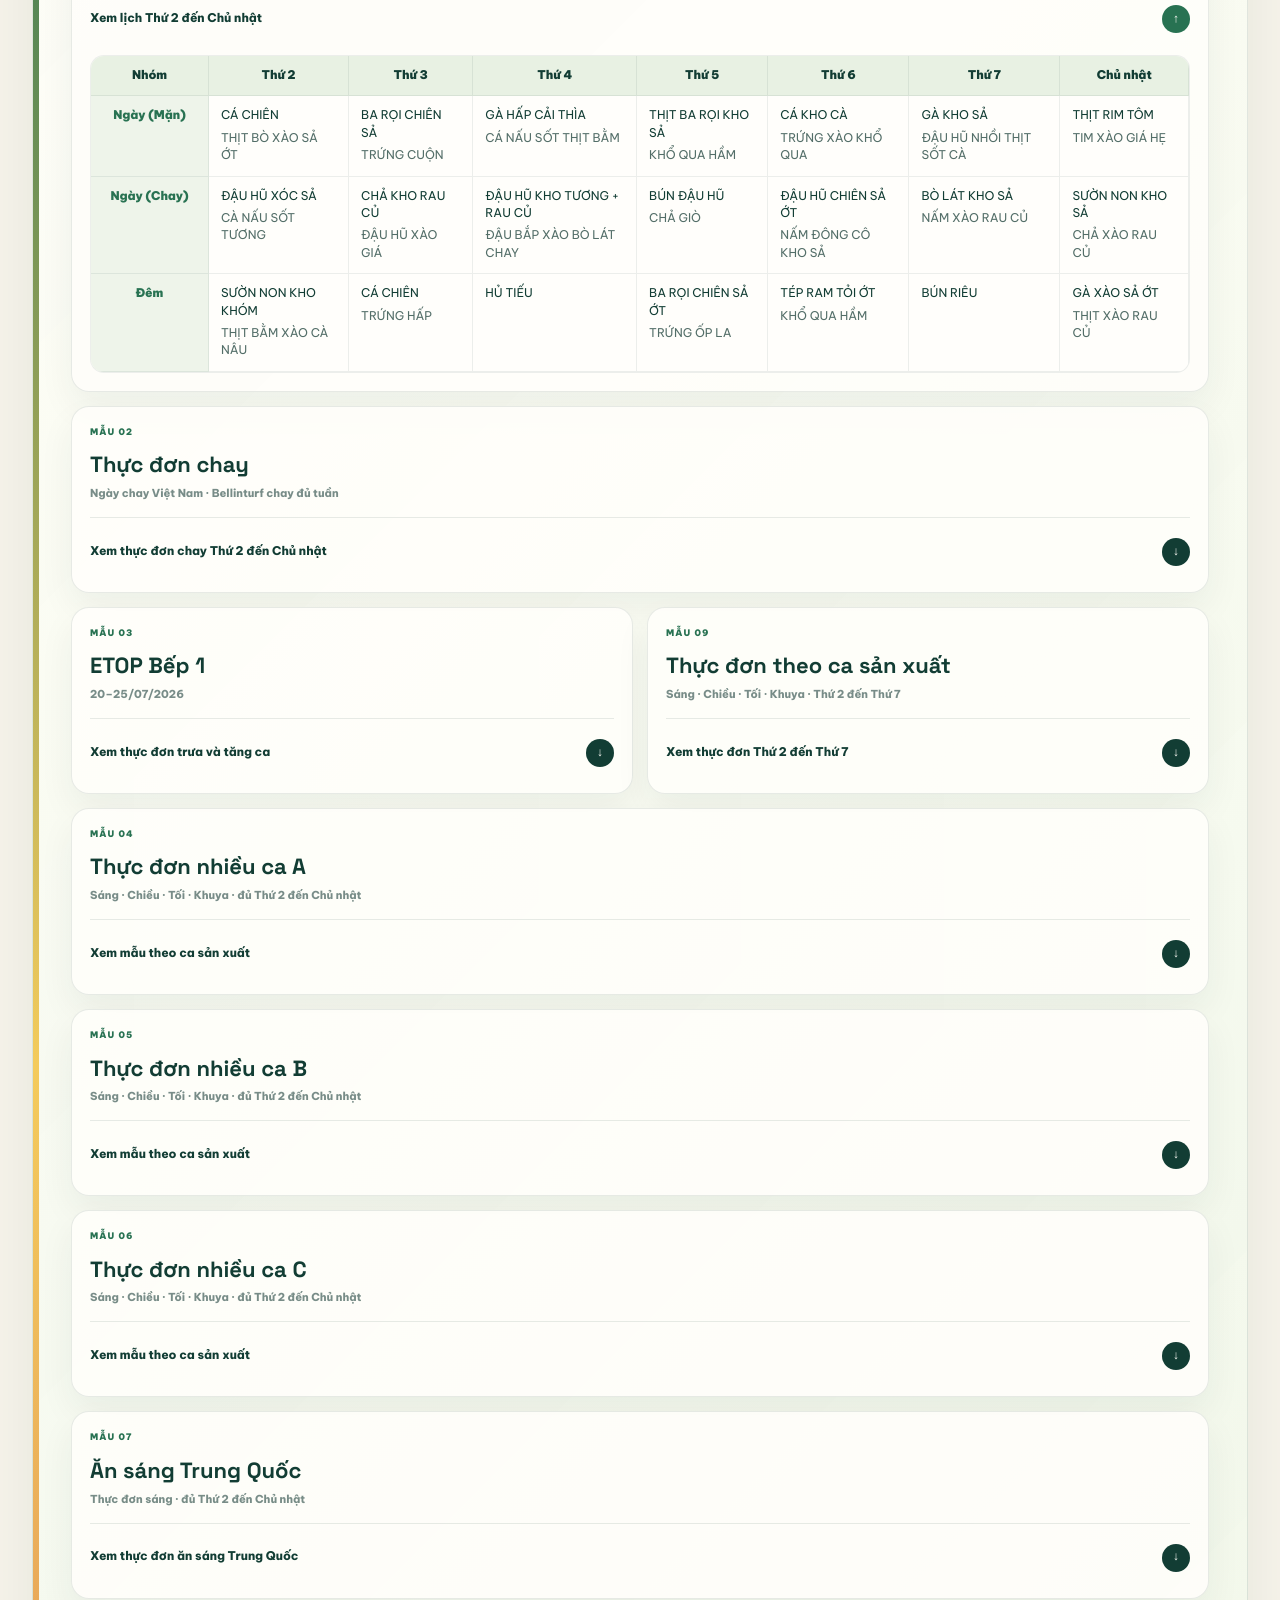
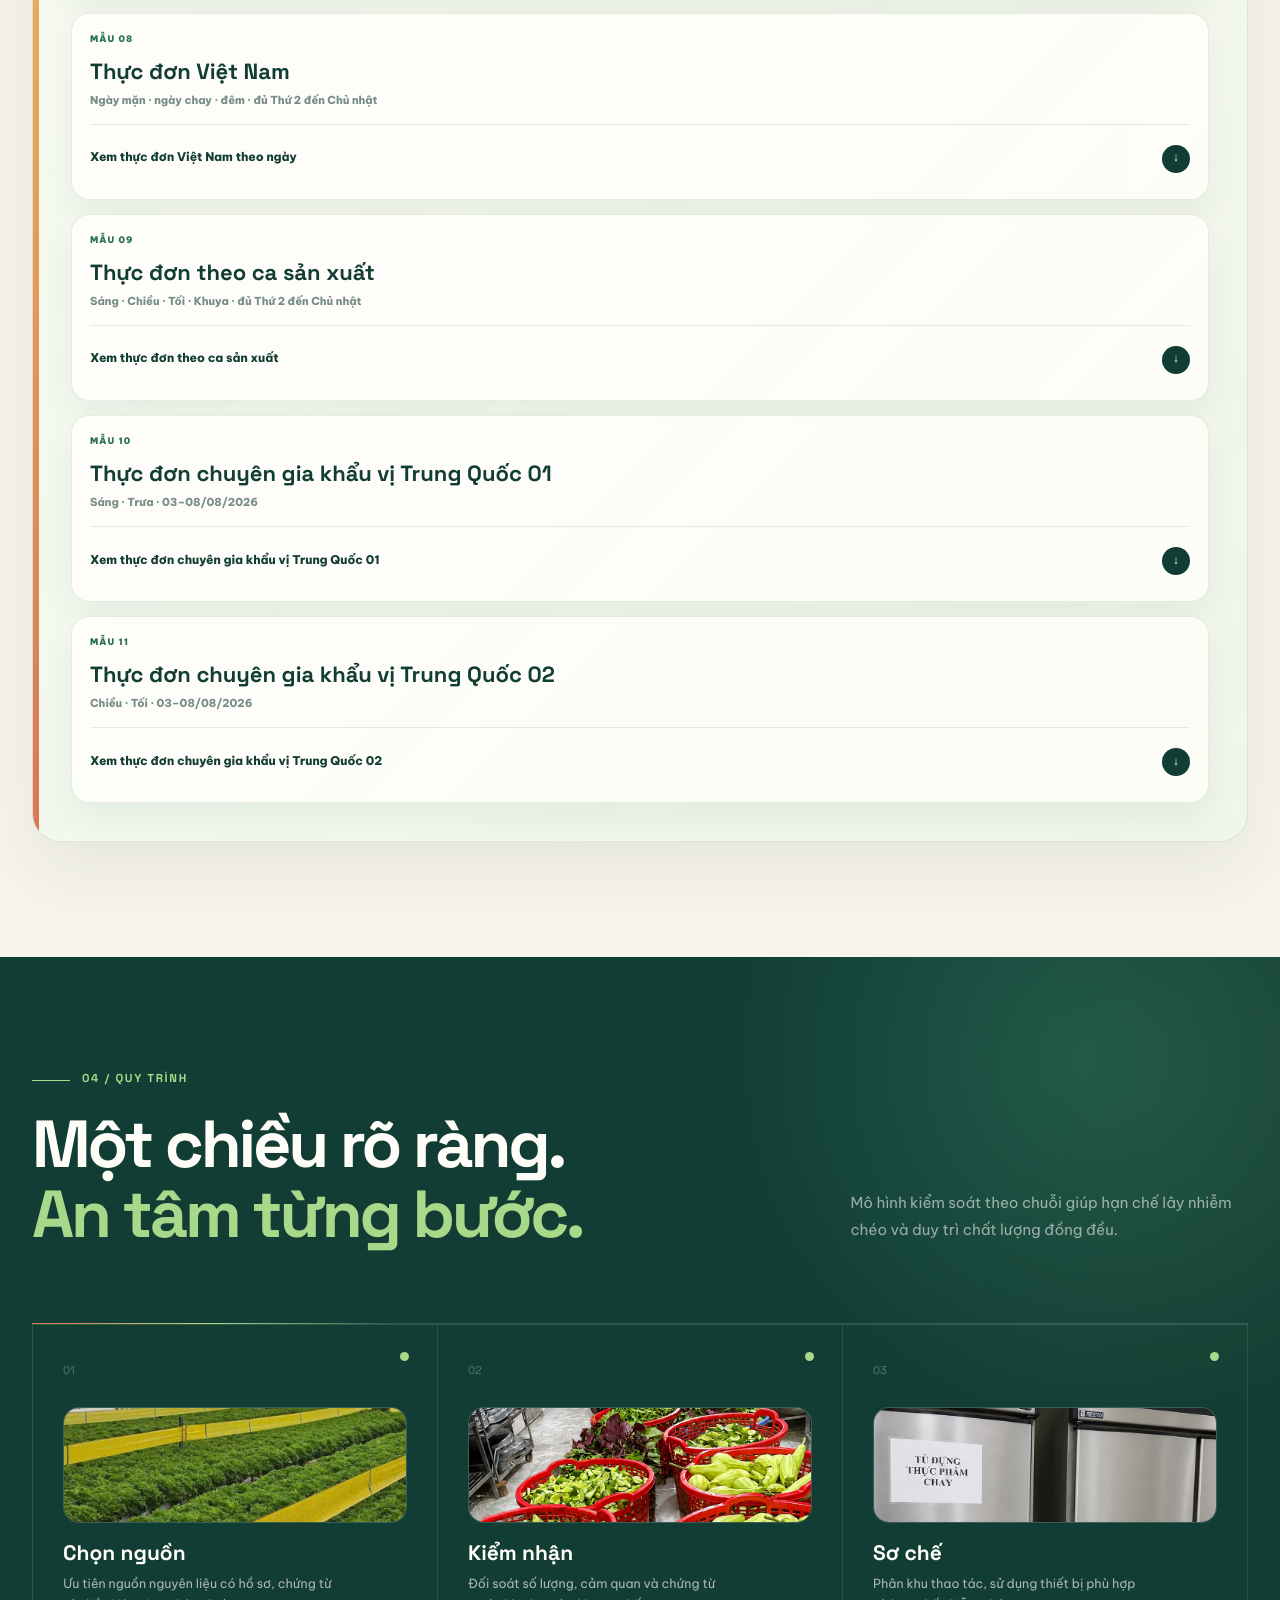
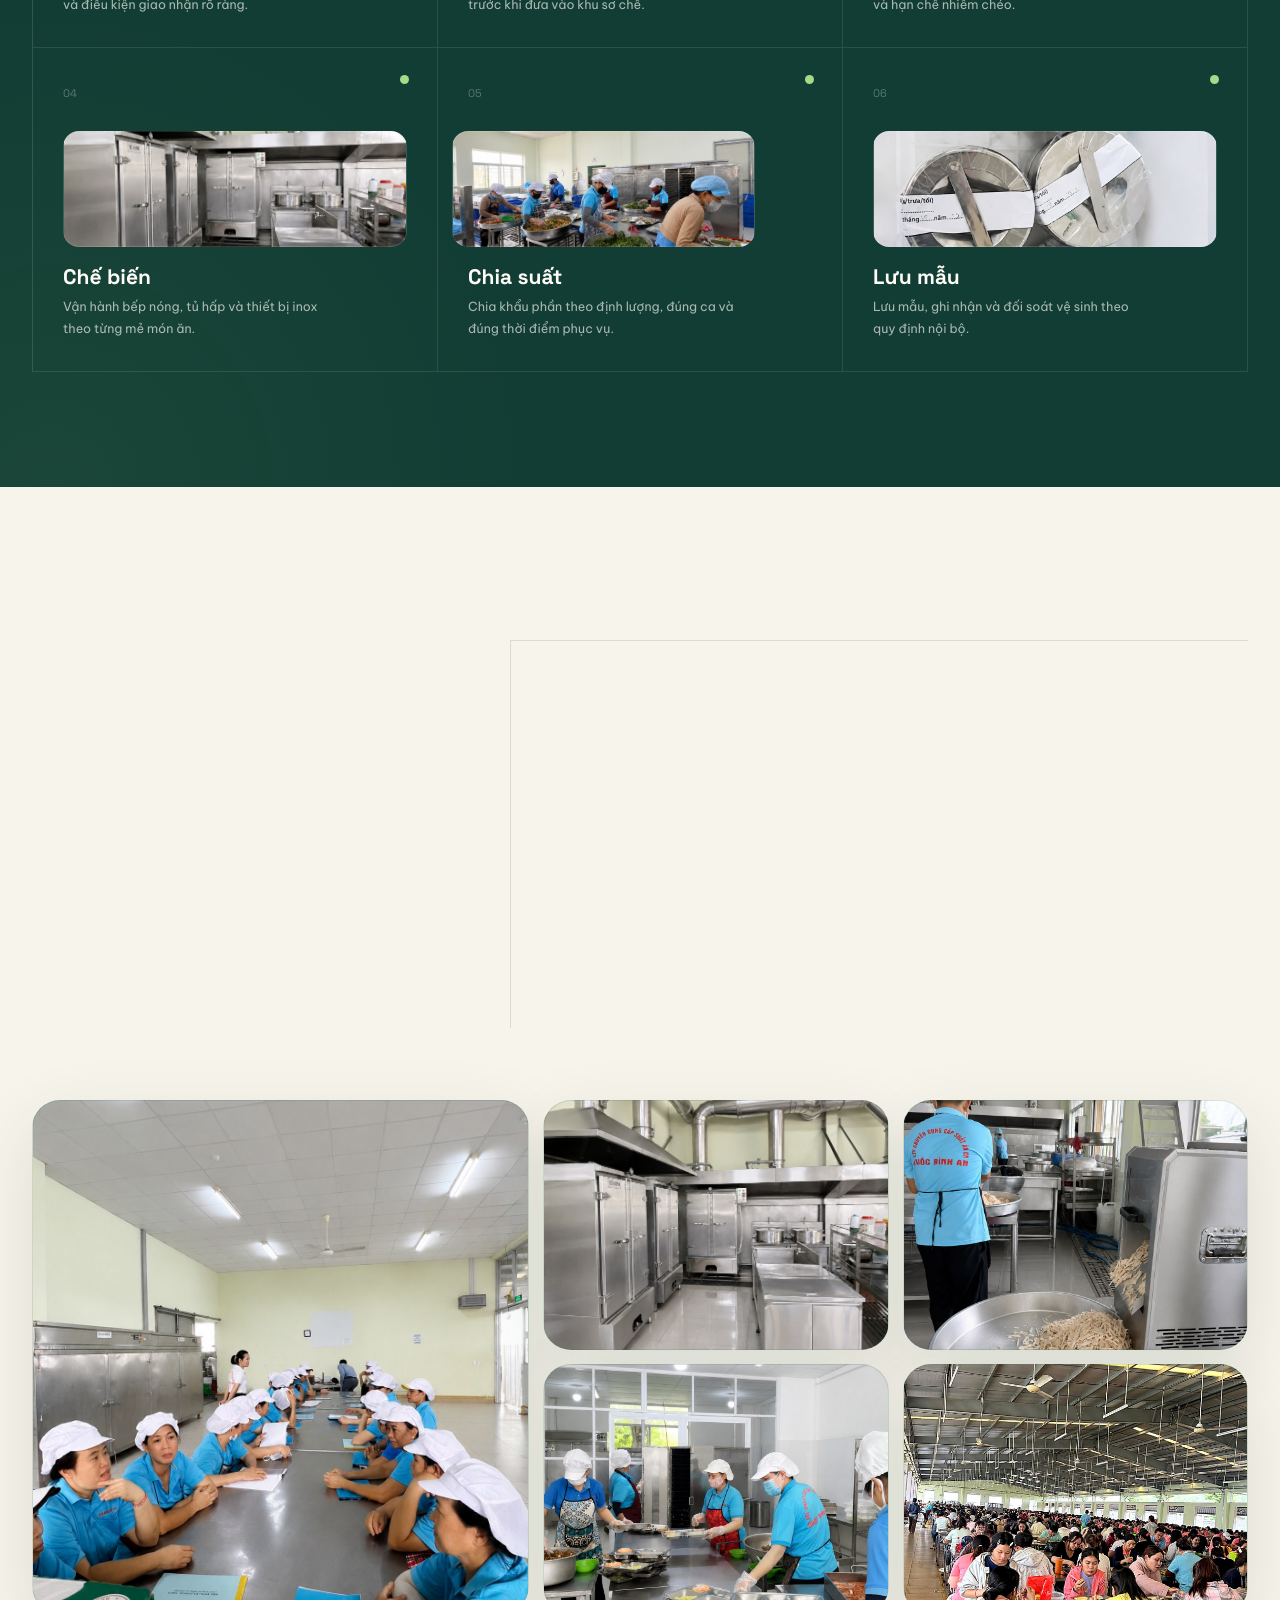
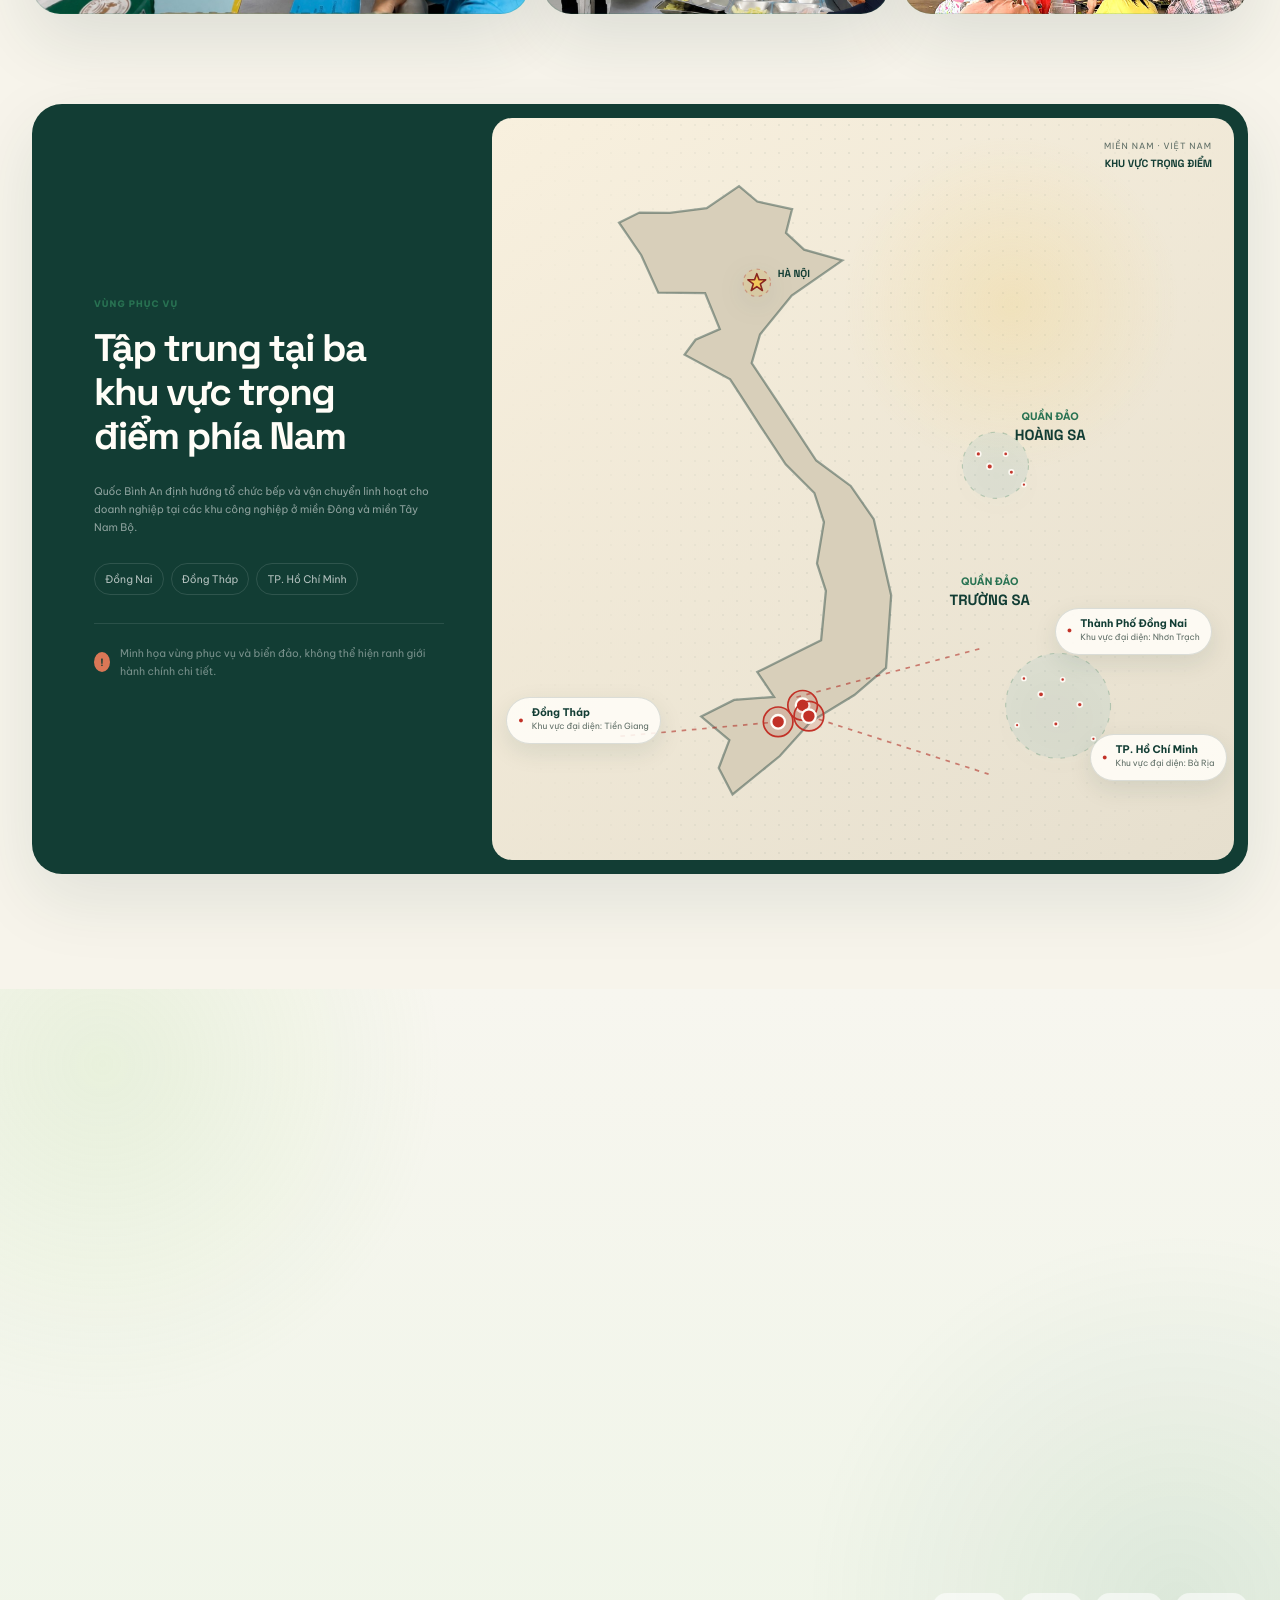
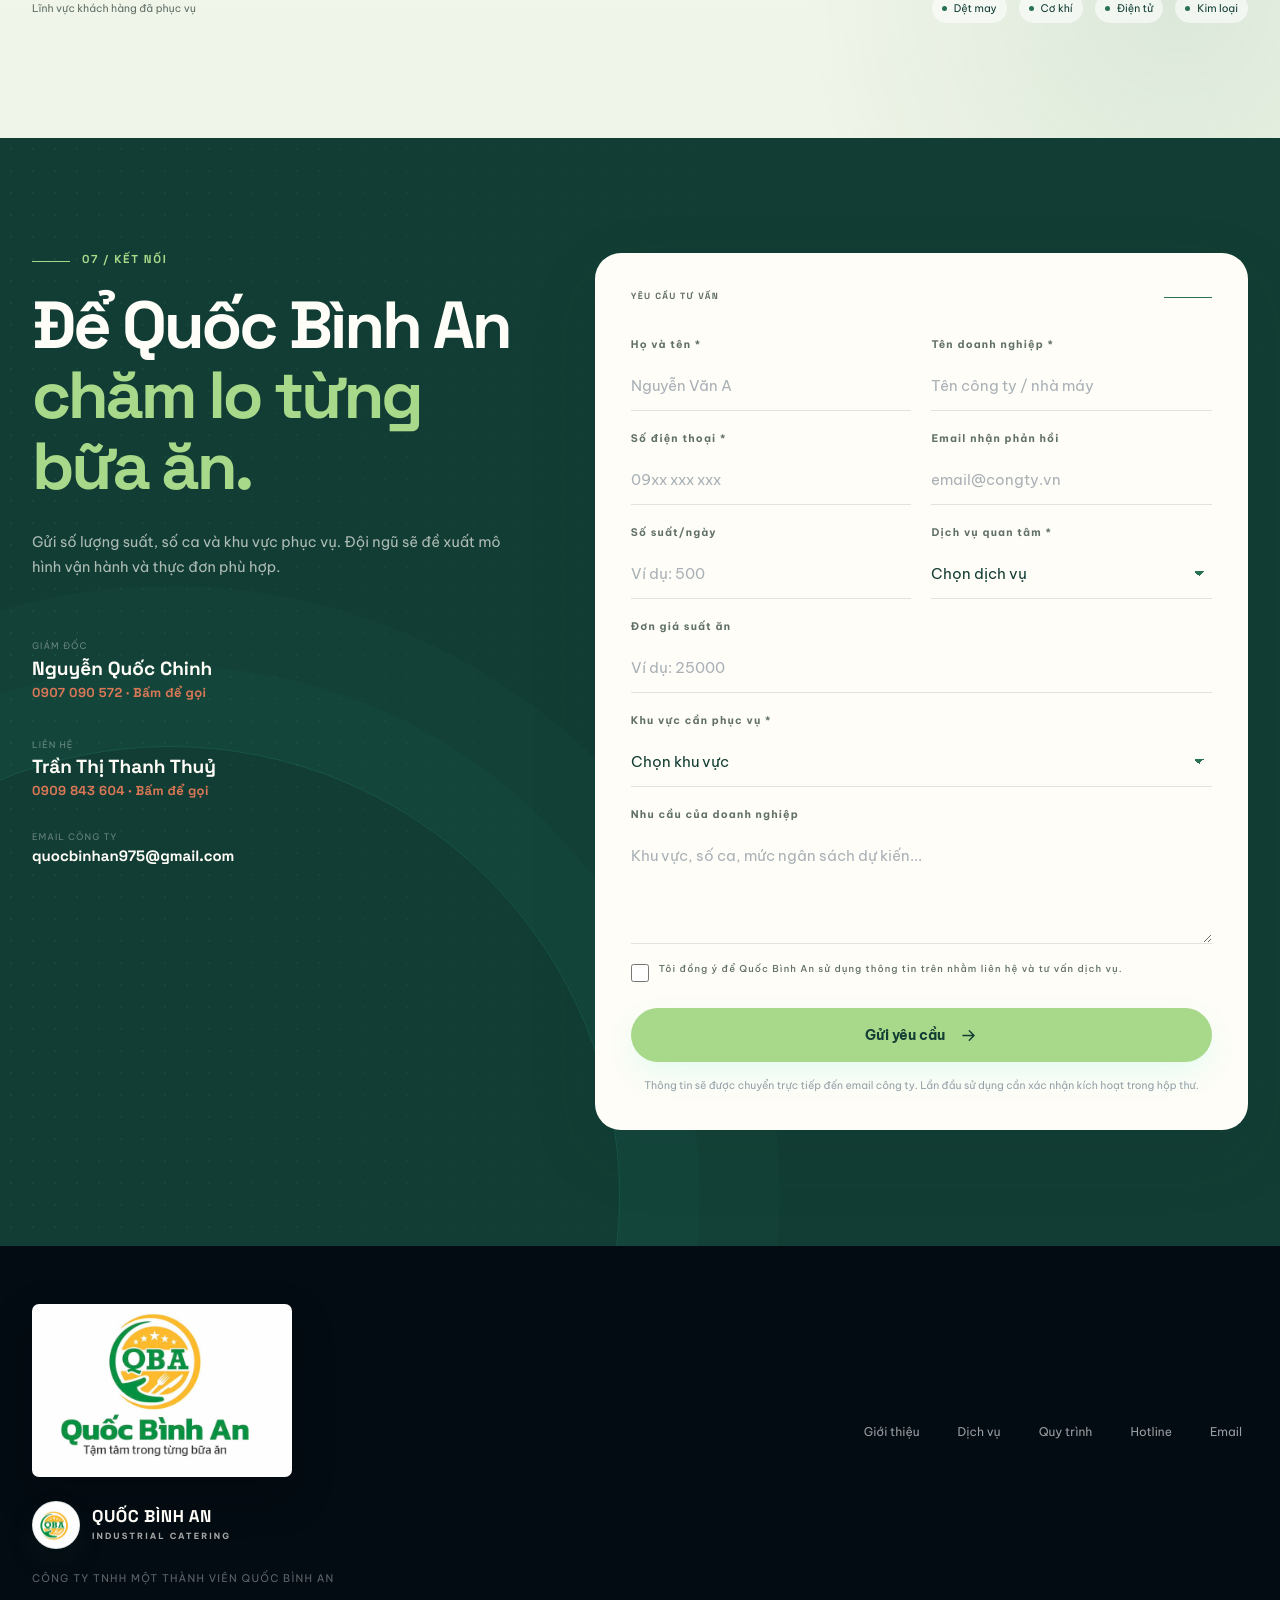
==== commit c0f166cf: "Refresh asset cache keys" ====
--- a/index.html
+++ b/index.html
@@ -52,7 +52,7 @@
       />
     </noscript>
     <script>document.documentElement.classList.add("js");</script>
-    <link rel="stylesheet" href="styles.css?v=20260812-production-parity-v3" />
+    <link rel="stylesheet" href="styles.css?v=20260822-mobile-visual-v1" />
     <script type="application/ld+json">
       {
         "@context": "https://schema.org",
@@ -1248,7 +1248,7 @@
     <div class="image-editor-toast" id="image-editor-toast" role="status" aria-live="polite"></div>
 
     <script src="draft-final-config.js?v=20260813-final-v1" defer></script>
-    <script src="i18n.js?v=20260813-final-v6" defer></script>
+    <script src="i18n.js?v=20260822-map-label-v1" defer></script>
     <script src="script.js?v=20260818-seo-v1" defer></script>
   </body>
 </html>
